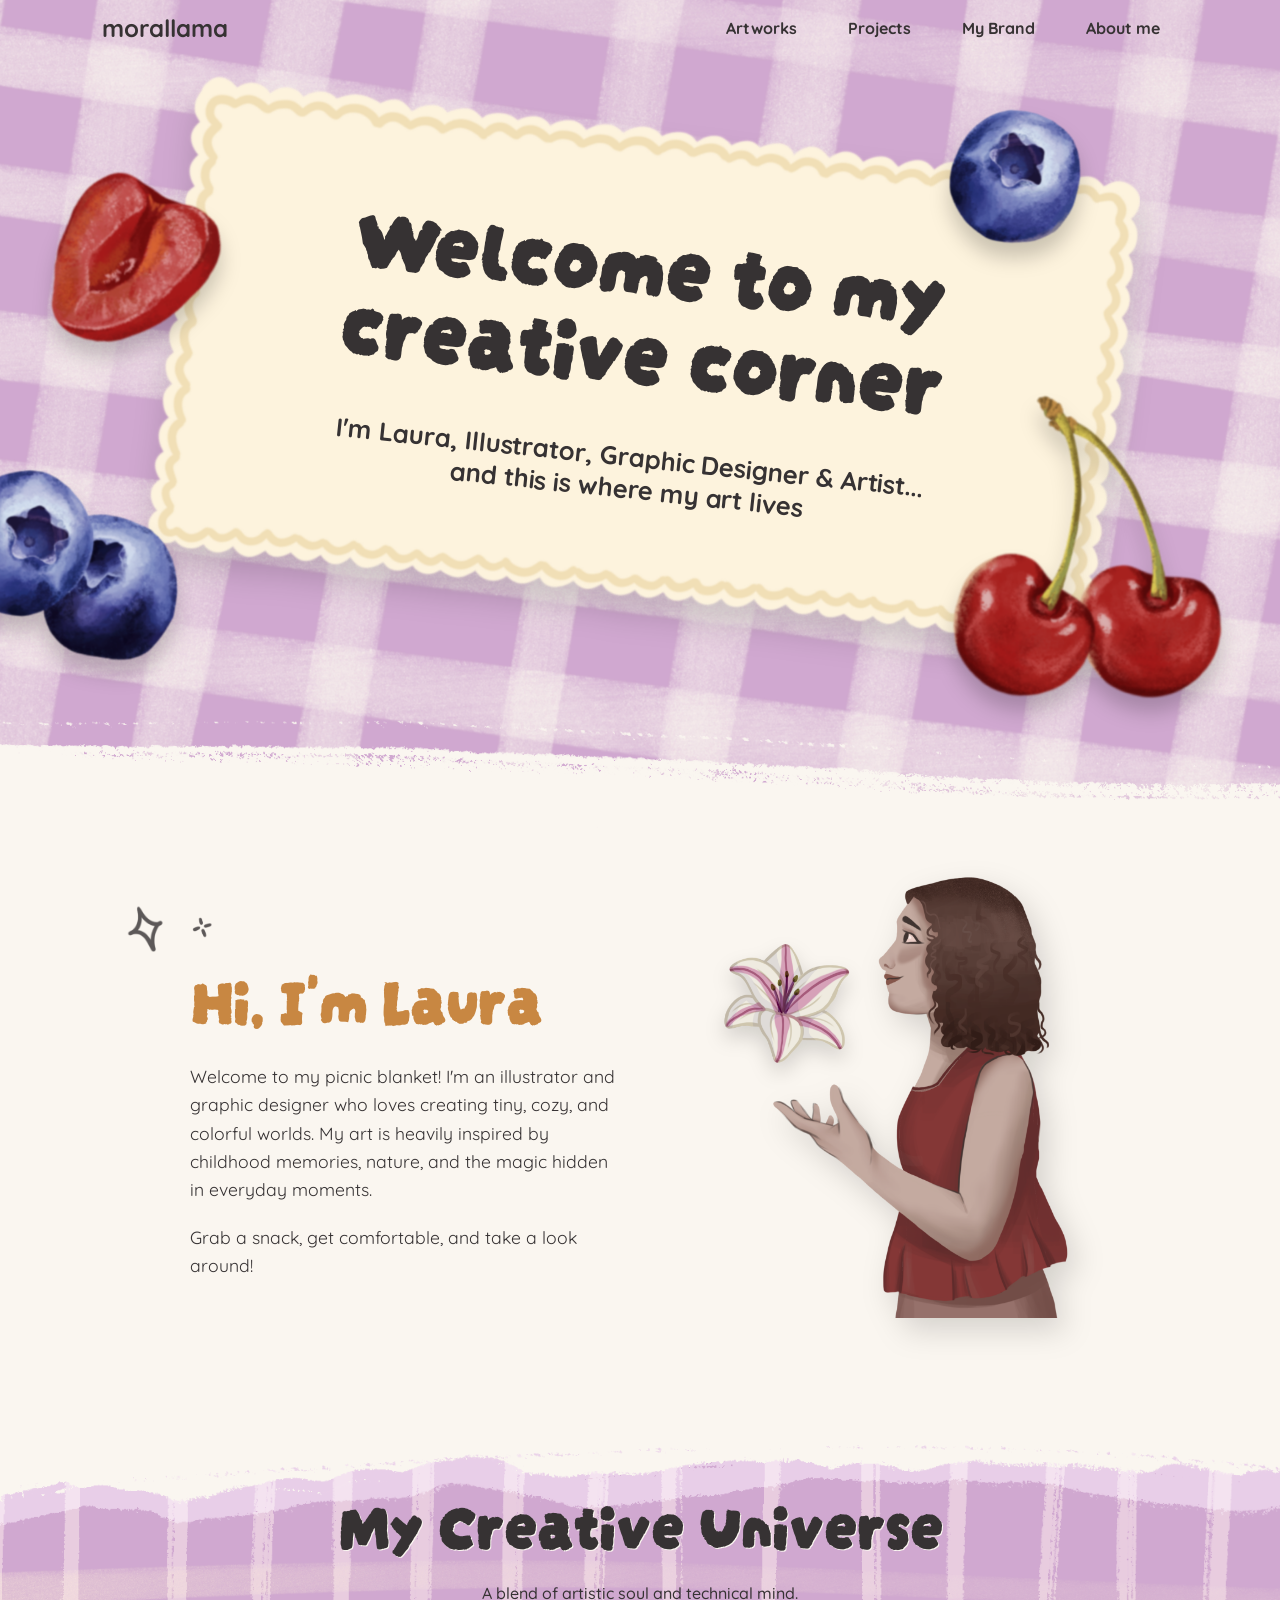
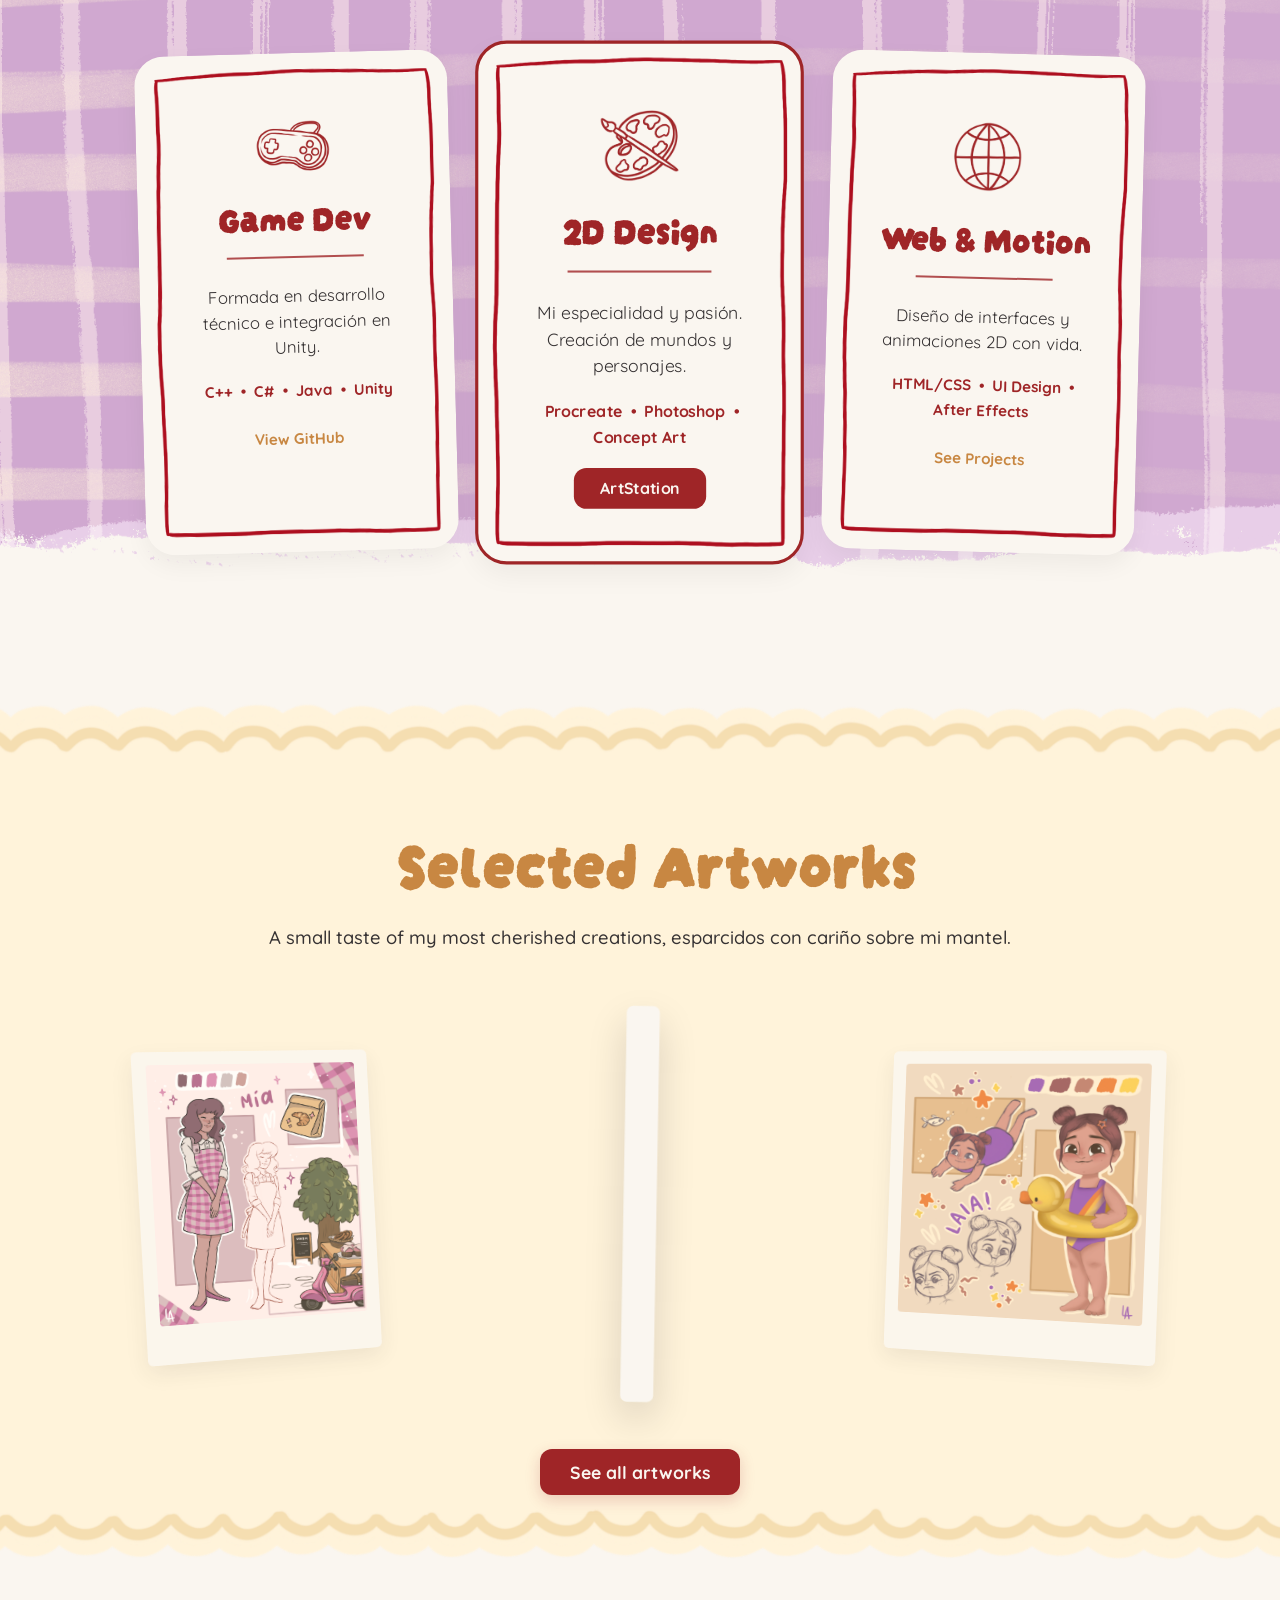
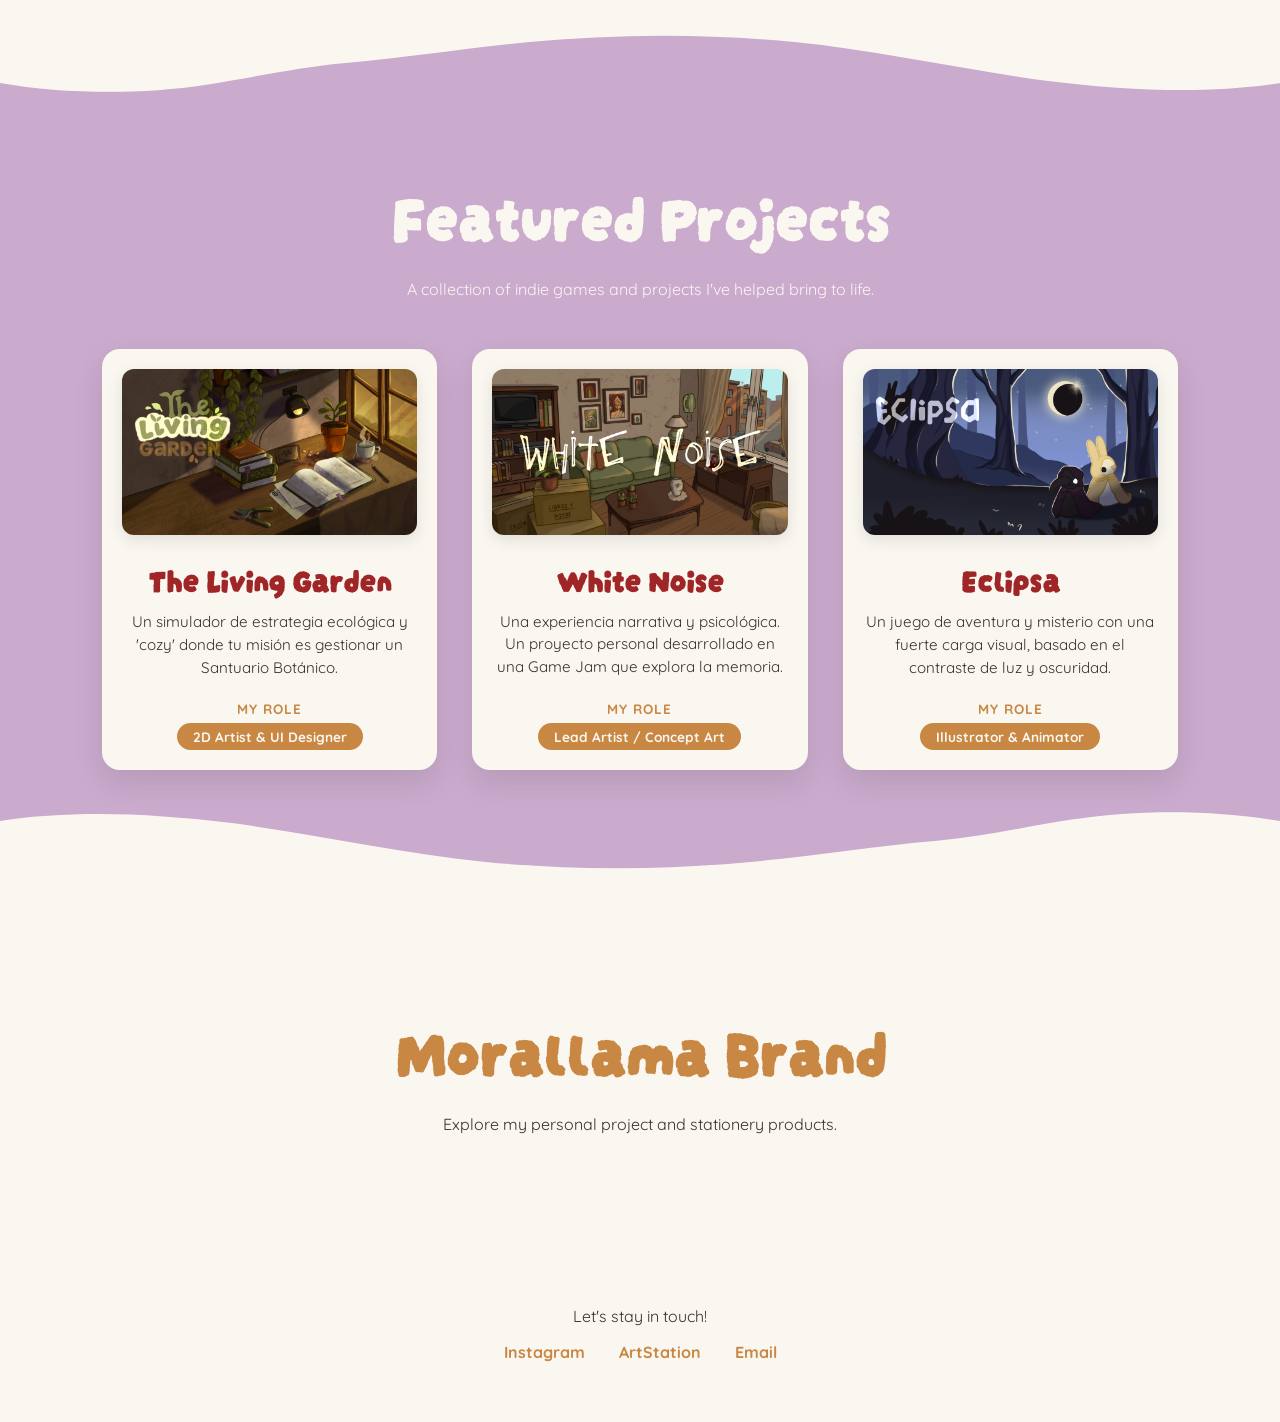
==== index.html @ a76f3c42 "Muchas más cosillas" ====
<!DOCTYPE html>
<html lang="en">

<head>
    <meta charset="UTF-8">
    <meta name="viewport" content="width=device-width, initial-scale=1.0">
    <title>Laura Blázquez | Digital Artist</title>
    <link rel="stylesheet" href="style.css">
</head>

<body>

    <nav class="transparent-nav">
        <a href="index.html" class="logo">morallama</a>
        <ul>
            <li><a href="artworks.html">Artworks</a></li>
            <li><a href="projects.html">Projects</a></li>
            <li><a href="morallama.html">My Brand</a></li>
            <li><a href="about.html">About me</a></li>
        </ul>
    </nav>

    <header class="hero">
        <div class="hero-main-container">
            <div class="hero-box animate-up">
                <img src="assets/mantel.png" alt="Creative corner frame" class="box-bg">

                <div class="hero-text-wrapper">
                    <h1 class="hero-title-top">Welcome to my<br>creative corner</h1>
                    <p class="hero-subtitle-bottom">I'm Laura, Illustrator, Graphic Designer & Artist...<br>and this is
                        where my art lives</p>
                </div>

                <img src="assets/cereza.png" class="fruit f-top-left animate-up-delayed parallax-fruit"
                    data-speed="0.06" style="animation-delay: 0.4s;">
                <img src="assets/arandano.png" class="fruit f-top-right animate-up-delayed parallax-fruit"
                    data-speed="0.03" style="animation-delay: 0.6s;">
                <img src="assets/arandanos.png" class="fruit f-bottom-left animate-up-delayed parallax-fruit"
                    data-speed="0.08" style="animation-delay: 0.8s;">
                <img src="assets/cerezas.png" class="fruit f-bottom-right animate-up-delayed parallax-fruit"
                    data-speed="0.05" style="animation-delay: 1s;">
            </div>
        </div>
    </header>

    <section id="about-intro" class="about-intro">
        <div class="about-container">
            <div class="about-text">
                <img src="assets/estrella1.png" class="parallax-star star-1" data-speed="0.08" alt="Star decor">
                <img src="assets/estrella2.png" class="parallax-star star-2" data-speed="0.04" alt="Star decor">

                <h2>Hi, I'm Laura</h2>
                <p>Welcome to my picnic blanket! I'm an illustrator and graphic designer who loves creating tiny, cozy,
                    and colorful worlds. My art is heavily inspired by childhood memories, nature, and the magic hidden
                    in everyday moments.</p>
                <p>Grab a snack, get comfortable, and take a look around!</p>
            </div>

            <div class="about-image">
                <div class="avatar-wrapper">
                    <img src="assets/lirio.png" class="levitating-item" alt="Floating item">
                    <img src="assets/avatar.png" alt="Laura - Digital Artist" class="avatar-img">
                </div>
            </div>
        </div>
    </section>

    <section id="toolkit" class="toolkit-section">
        <h2>My Creative Universe</h2>
        <p class="toolkit-intro">A blend of artistic soul and technical mind.</p>

        <div class="skills-cards-container">
            <div class="skill-card card-left">
                <div class="card-content">
                    <img src="assets/icono_game.png" alt="Game Dev" class="menu-icon">
                    <h3>Game Dev</h3>
                    <hr class="menu-divider">
                    <p>Formada en desarrollo técnico e integración en Unity.</p>
                    <div class="menu-ingredients">
                        <span>C++</span> • <span>C#</span> • <span>Java</span> • <span>Unity</span>
                    </div>
                    <a href="https://github.com/lalachip7" target="_blank" class="card-link">View GitHub</a>
                </div>
            </div>

            <div class="skill-card featured-card">
                <div class="card-content">
                    <img src="assets/icono_art.png" alt="2D Design" class="menu-icon">
                    <h3>2D Design</h3>
                    <hr class="menu-divider">
                    <p>Mi especialidad y pasión. Creación de mundos y personajes.</p>
                    <div class="menu-ingredients">
                        <span>Procreate</span> • <span>Photoshop</span> • <span>Concept Art</span>
                    </div>
                    <a href="https://lalachip.artstation.com" target="_blank" class="card-link btn-main">ArtStation</a>
                </div>
            </div>

            <div class="skill-card card-right">
                <div class="card-content">
                    <img src="assets/icono_web.png" alt="Web & Motion" class="menu-icon">
                    <h3>Web & Motion</h3>
                    <hr class="menu-divider">
                    <p>Diseño de interfaces y animaciones 2D con vida.</p>
                    <div class="menu-ingredients">
                        <span>HTML/CSS</span> • <span>UI Design</span> • <span>After Effects</span>
                    </div>
                    <a href="#" class="card-link">See Projects</a>
                </div>
            </div>
        </div>
    </section>

    <div class="featured-art-wrapper">
        <section id="featured-art" class="featured-art">
            <h2><img src="assets/hormiga.png" alt="" class="title-decor-inline"> Selected Artworks</h2>
            <p class="artworks-intro">A small taste of my most cherished creations, esparcidos con cariño sobre mi mantel.</p>

            <div class="carousel-container">
                <div class="polaroid-gallery" id="carousel-track">
                    
                    <div class="polaroid-card">
                        <div class="polaroid-img-wrapper"><img src="assets/art1.png" alt=""></div>
                        <div class="art-caption-sticky">A magical underwater concept scene.</div>
                    </div>
                    <div class="polaroid-card">
                        <div class="polaroid-img-wrapper"><img src="assets/art5.png" alt=""></div>
                        <div class="art-caption-sticky">Laia - Detailed character sheet.</div>
                    </div>
                    <div class="polaroid-card">
                        <div class="polaroid-img-wrapper"><img src="assets/art3.png" alt=""></div>
                        <div class="art-caption-sticky">Cozy treehouse digital painting.</div>
                    </div>
                    <div class="polaroid-card">
                        <div class="polaroid-img-wrapper"><img src="assets/art2.png" alt=""></div>
                        <div class="art-caption-sticky">Spirited creature concept art.</div>
                    </div>
                    <div class="polaroid-card">
                        <div class="polaroid-img-wrapper"><img src="assets/art4.png" alt=""></div>
                        <div class="art-caption-sticky">Dynamic character design study.</div>
                    </div>
                    <div class="polaroid-card">
                        <div class="polaroid-img-wrapper"><img src="assets/art6.png" alt=""></div>
                        <div class="art-caption-sticky">Warm colors and dreamy vibes.</div>
                    </div>
                    
                </div>
            </div>

            <div class="btn-container">
                <a href="artworks.html" class="btn-more">See all artworks</a>
            </div>
        </section>
    </div>

    <div class="wave-divider top-wave">
        <svg viewBox="0 0 1200 120" preserveAspectRatio="none">
            <path d="M321.39,56.44c58-10.79,114.16-30.13,172-41.86,82.39-16.72,168.19-17.73,250.45-.39C823.78,31,906.67,72,985.66,92.83c70.05,18.48,146.53,26.09,214.34,3V120H0V95.8C59.71,118.08,130.83,119.78,193.36,99.34,239.54,84.18,280.44,64.06,321.39,56.44Z" class="shape-fill"></path>
        </svg>
    </div>

    <section id="projects" class="projects-section">
        <div class="projects-header">
            <h2>Featured Projects</h2>
            <p class="projects-intro">A collection of indie games and projects I've helped bring to life.</p>
        </div>

        <div class="projects-container">
            <div class="project-card">
                <a href="https://ripple-games.itch.io/the-living-garden" target="_blank" class="project-img-wrapper">
                    <img src="assets/art2.png" alt="The Living Garden">
                </a>
                <div class="project-info">
                    <h3>The Living Garden</h3>
                    <p class="project-desc">Un simulador de estrategia ecológica y 'cozy' donde tu misión es gestionar un Santuario Botánico.</p>
                    <div class="role-wrapper">
                        <span class="role-label">My Role</span>
                        <span class="role-tag">2D Artist & UI Designer</span>
                    </div>
                </div>
            </div>

            <div class="project-card">
                <a href="https://lauriman.itch.io/white-noise" target="_blank" class="project-img-wrapper">
                    <img src="assets/white_noise.png" alt="White Noise" onerror="this.src='assets/juego-preview.png'">
                </a>
                <div class="project-info">
                    <h3>White Noise</h3>
                    <p class="project-desc">Una experiencia narrativa y psicológica. Un proyecto personal desarrollado en una Game Jam que explora la memoria.</p>
                    <div class="role-wrapper">
                        <span class="role-label">My Role</span>
                        <span class="role-tag">Lead Artist / Concept Art</span>
                    </div>
                </div>
            </div>

            <div class="project-card">
                <a href="https://ladeynn.itch.io/eclipsa" target="_blank" class="project-img-wrapper">
                    <img src="assets/eclipsa.png" alt="Eclipsa" onerror="this.src='assets/juego-preview.png'">
                </a>
                <div class="project-info">
                    <h3>Eclipsa</h3>
                    <p class="project-desc">Un juego de aventura y misterio con una fuerte carga visual, basado en el contraste de luz y oscuridad.</p>
                    <div class="role-wrapper">
                        <span class="role-label">My Role</span>
                        <span class="role-tag">Illustrator & Animator</span>
                    </div>
                </div>
            </div>
        </div>
    </section>

    <div class="wave-divider bottom-wave">
        <svg viewBox="0 0 1200 120" preserveAspectRatio="none">
            <path d="M321.39,56.44c58-10.79,114.16-30.13,172-41.86,82.39-16.72,168.19-17.73,250.45-.39C823.78,31,906.67,72,985.66,92.83c70.05,18.48,146.53,26.09,214.34,3V120H0V95.8C59.71,118.08,130.83,119.78,193.36,99.34,239.54,84.18,280.44,64.06,321.39,56.44Z" class="shape-fill"></path>
        </svg>
    </div>

    <section id="brand" class="brand-section">
        <h2>Morallama Brand</h2>
        <p>Explore my personal project and stationery products.</p>
    </section>

    <footer id="contact">
        <p>Let's stay in touch!</p>
        <div class="socials">
            <a href="https://www.instagram.com/morallama_" target="_blank">Instagram</a>
            <a href="https://lalachip.artstation.com" target="_blank">ArtStation</a>
            <a href="mailto:lblazpel@gmail.com">Email</a>
        </div>
    </footer>

    <script>
        // Barra de navegación transparente
        const nav = document.querySelector('.transparent-nav');
        let lastScrollTop = 0;
        const delta = 5;

        window.addEventListener('scroll', () => {
            let st = window.pageYOffset || document.documentElement.scrollTop;
            if (st > 50) nav.classList.add('scrolled');
            else nav.classList.remove('scrolled');

            if (Math.abs(lastScrollTop - st) <= delta) return;
            if (st > lastScrollTop && st > 100) nav.classList.add('nav-hidden');
            else if (st < lastScrollTop) nav.classList.remove('nav-hidden');

            lastScrollTop = st;
        });

        // Efectos Parallax
        window.addEventListener('scroll', function () {
            const scrollValue = window.scrollY;
            const floatingItems = document.querySelectorAll('.parallax-fruit, .parallax-star');
            floatingItems.forEach(item => {
                const speed = item.getAttribute('data-speed');
                item.style.marginTop = (scrollValue * speed) + 'px';
            });

            const heroContainer = document.querySelector('.hero-main-container');
            if (heroContainer) heroContainer.style.marginTop = (scrollValue * 0.15) + 'px';
        });

        // NUEVO SCRIPT: Carrusel 3D Seguro y Fluido (Clicks + Autoplay)
        let currentSlide = 0;
        const track = document.getElementById('carousel-track');
        const cards = Array.from(track.children);
        const totalCards = cards.length;
        let autoPlayInterval;
        let isAnimating = false; // El guardián: evita que los clics y el autoplay se peleen

        // --- LÓGICA DE ROTACIÓN 3D Y CLICS ---
        function updateCarousel3D() {
            // 1. Limpiamos estados y quitamos clics anteriores de todas las cartas
            cards.forEach(card => {
                card.classList.remove('carousel-item-left', 'carousel-item-center', 'carousel-item-right');
                card.style.cursor = 'default'; 
                card.onclick = null; 
            });

            const centerIndex = currentSlide;
            const leftIndex = (currentSlide - 1 + totalCards) % totalCards;
            const rightIndex = (currentSlide + 1) % totalCards;

            // 2. Tarjeta Izquierda (Clicable)
            cards[leftIndex].classList.add('carousel-item-left');
            cards[leftIndex].style.cursor = 'pointer';
            cards[leftIndex].onclick = () => moveCarousel(-1);

            // 3. Tarjeta Central (Solo se disfruta)
            cards[centerIndex].classList.add('carousel-item-center');

            // 4. Tarjeta Derecha (Clicable)
            cards[rightIndex].classList.add('carousel-item-right');
            cards[rightIndex].style.cursor = 'pointer';
            cards[rightIndex].onclick = () => moveCarousel(1);
        }

        function moveCarousel(direction) {
            // Si ya se está moviendo, ignoramos la orden para evitar la locura
            if (isAnimating) return; 
            isAnimating = true;

            currentSlide = (currentSlide + direction + totalCards) % totalCards;
            updateCarousel3D();
            resetAutoPlay(); // Reiniciamos el temporizador para que no mueva la carta justo después del clic

            // Desbloqueamos el carrusel después del tiempo exacto que dura la animación (0.6s = 600ms en el CSS)
            setTimeout(() => {
                isAnimating = false;
            }, 600); 
        }

        // --- LÓGICA DE AUTOPLAY (Seguro) ---
        function startAutoPlay() {
            // Aseguramos que no haya temporizadores previos corriendo
            clearInterval(autoPlayInterval);
            autoPlayInterval = setInterval(() => { 
                // Solo movemos si el usuario no tiene el ratón encima Y no se está animando
                if (!isAnimating) {
                    moveCarousel(1); 
                }
            }, 4000); // 4 segundos entre cambios
        }

        function stopAutoPlay() { 
            clearInterval(autoPlayInterval); 
        }

        function resetAutoPlay() { 
            stopAutoPlay(); 
            startAutoPlay(); 
        }

        // Parar el Autoplay si el usuario está mirando una foto
        track.addEventListener('mouseenter', stopAutoPlay);
        track.addEventListener('mouseleave', startAutoPlay);

        // --- GESTO BÁSICO PARA MÓVILES (Flick) ---
        let touchStartX = 0;
        let touchEndX = 0;

        track.addEventListener('touchstart', e => {
            touchStartX = e.changedTouches[0].screenX;
            stopAutoPlay(); // Paramos autoplay al tocar
        }, {passive: true});

        track.addEventListener('touchend', e => {
            touchEndX = e.changedTouches[0].screenX;
            handleSwipe();
            startAutoPlay(); // Reactivamos autoplay al soltar
        }, {passive: true});

        function handleSwipe() {
            const swipeThreshold = 50; 
            if (touchEndX < touchStartX - swipeThreshold) moveCarousel(1); 
            if (touchEndX > touchStartX + swipeThreshold) moveCarousel(-1); 
        }

        // Inicializar todo al cargar la página
        document.addEventListener("DOMContentLoaded", () => {
            updateCarousel3D();
            startAutoPlay();
        });
    </script>
</body>
</html>
---- style.css ----
/* =========================================
   1. IMPORTS Y FUENTES
   ========================================= */
@import url('https://fonts.googleapis.com/css2?family=Quicksand:wght@300;500;700&family=Patrick+Hand&display=swap');
@import url('https://fonts.googleapis.com/css2?family=Darumadrop+One&display=swap');

@font-face {
    font-family: 'myfont';
    src: url('assets/fuentes/font4.TTF') format('truetype');
    font-weight: normal;
    font-style: normal;
}

/* =========================================
   2. VARIABLES Y ESTILOS GENERALES
   ========================================= */
:root {
    --bg-crema: #f1dfb6;
    --color-amarillo: #fdf3dd;
    --color-marron-oscuro: #363233;
    --color-lila: #e4cfe6;
    --color-oro: #c88742;
    --color-rojo: #9f2527;
    --color-morado: #caaacd;
    --white: #FAF6F0;
}

body {
    background-color: var(--white);
    font-family: 'Quicksand', sans-serif;
    color: var(--color-marron-oscuro);
    margin: 0;
    overflow-x: hidden;
}

section {
    padding: 60px 10%;
    text-align: center;
}

h2 {
    font-family: 'Darumadrop One', cursive;
    font-size: 4rem;
    color: var(--color-oro);
    text-align: center;
    margin-bottom: 20px;
}

/* =========================================
   3. ANIMACIONES BASE
   ========================================= */
@keyframes fadeInUp {
    from { opacity: 0; transform: translateY(50px); }
    to { opacity: 1; transform: translateY(0); }
}

@keyframes floating {
    0% { transform: translateY(0px); }
    50% { transform: translateY(-15px); }
    100% { transform: translateY(0px); }
}

.animate-up { animation: fadeInUp 1.2s ease-out forwards; }
.animate-up-delayed { opacity: 0; animation: fadeInUp 1.2s ease-out forwards; }

/* =========================================
   4. BARRA DE NAVEGACIÓN
   ========================================= */
.transparent-nav {
    display: flex;
    justify-content: space-between;
    align-items: center;
    padding: 0.8rem 8%;
    position: fixed;
    top: 0;
    left: 0;
    width: 100%;
    z-index: 1000;
    box-sizing: border-box;
    transition: background-color 0.3s ease, box-shadow 0.3s ease, padding 0.3s ease, top 0.3s ease;
}

.nav-hidden { top: -100px; }

.transparent-nav.scrolled {
    background-color: rgba(250, 246, 240, 0.85);
    backdrop-filter: blur(10px);
    -webkit-backdrop-filter: blur(10px);
    box-shadow: 0 4px 20px rgba(0, 0, 0, 0.05);
    padding: 0.6rem 8%;
}

.logo {
    font-weight: 700;
    font-size: 1.5rem;
    color: var(--color-marron-oscuro);
    text-transform: lowercase;
    text-decoration: none;
}

.transparent-nav ul {
    display: flex;
    list-style: none;
    margin: 0;
}

.transparent-nav ul li a {
    text-decoration: none;
    color: var(--color-marron-oscuro);
    margin-left: 15px; 
    padding: 8px 18px; 
    border-radius: 20px; 
    background-color: transparent; 
    font-weight: 700;
    transition: all 0.3s ease; 
}

.transparent-nav ul li a:hover {
    background-color: rgba(255, 255, 255, 0.4); 
}

.transparent-nav.scrolled .logo,
.transparent-nav.scrolled ul li a {
    color: var(--color-marron-oscuro);
}

.transparent-nav.scrolled ul li a:hover {
    background-color: rgba(200, 135, 66, 0.15); 
}

/* =========================================
   5. HERO (PORTADA)
   ========================================= */
.hero {
    height: 100vh;
    background: url('assets/banner.png') center/cover no-repeat;
    display: flex;
    align-items: center;
    justify-content: center;
    position: relative;
    overflow: hidden;
}

.hero-main-container {
    position: relative;
    top: -10vh;
    width: 100%;
    display: flex;
    justify-content: center;
}

.hero-box {
    position: relative;
    width: 1000px;
    max-width: 90vw;
    margin: 0 auto;
}

.box-bg {
    width: 100%;
    height: auto;
    display: block;
    filter: drop-shadow(0px 20px 15px rgba(0, 0, 0, 0.15));
}

.hero-text-wrapper {
    position: absolute;
    top: 50%;
    left: 50%;
    transform: translate(-50%, -50%) rotate(6deg);
    width: 85%;
    z-index: 5;
    text-align: center;
}

.hero-title-top {
    font-family: 'Darumadrop One', cursive;
    font-size: clamp(2rem, 7vw, 5.5rem);
    color: var(--color-marron-oscuro);
    line-height: 1;
    margin: 0 0 50px 0;
}

.hero-subtitle-bottom {
    font-family: 'Quicksand', sans-serif;
    font-size: clamp(0.9rem, 2vw, 1.6rem);
    color: var(--color-marron-oscuro);
    font-weight: 700;
    margin: 0;
}

.fruit { position: absolute; z-index: 10; filter: drop-shadow(0px 15px 10px rgba(0, 0, 0, 0.2)); }
.f-top-left { top: 15%; left: -10%; width: 20%; }
.f-top-right { top: 5%; right: 5%; width: 15%; }
.f-bottom-left { bottom: -5%; left: -20%; width: 25%; }
.f-bottom-right { bottom: -10%; right: -10%; width: 30%; }

/* =========================================
   6. SOBRE MÍ
   ========================================= */
.about-intro {
    padding: 20px 10% 40px 10%;
    background-color: transparent;
    margin-top: -5vh;
    position: relative;
    z-index: 5;
}

.about-container { display: flex; align-items: center; justify-content: center; gap: 40px; max-width: 900px; margin: 0 auto; }
.about-text { flex: 1; text-align: left; position: relative; }
.about-text h2 { text-align: left; margin-bottom: 20px; }
.about-text p { font-size: 1.1rem; line-height: 1.6; margin-bottom: 20px; }
.about-image { flex: 1; text-align: right; position: relative; }
.avatar-wrapper { position: relative; display: inline-block; max-width: 320px; width: 100%; }

.avatar-img { width: 100%; display: block; filter: drop-shadow(8px 12px 15px rgba(0, 0, 0, 0.15)); transition: transform 0.5s ease, filter 0.5s ease; }
.avatar-img:hover { transform: translateY(-8px); filter: drop-shadow(15px 25px 20px rgba(0, 0, 0, 0.2)); }

.levitating-item { position: absolute; top: 15%; left: -15%; width: 40%; z-index: 10; filter: drop-shadow(0px 10px 10px rgba(0, 0, 0, 0.15)); animation: floating 4s ease-in-out infinite; }
.parallax-star { position: absolute; z-index: -1; opacity: 0.8; }
.star-1 { top: 5px; left: -15%; width: 40px; }
.star-2 { top: 15px; left: 0%; width: 25px; }

/* =========================================
   7. SECCIÓN TOOLKIT (MENÚ PICNIC)
   ========================================= */
.toolkit-section {
    padding: 60px 8% 80px 8%; 
    background-image: url('assets/divider.png'); 
    background-size: cover;
    background-position: center;
    background-attachment: scroll; 
    text-align: center;
    position: relative;
    z-index: 10; 
}

.toolkit-section h2 { color: var(--color-marron-oscuro); text-shadow: 1px 1px 0px var(--white); margin-bottom: 10px; }
.toolkit-intro { margin-bottom: 50px; font-weight: 500; }

.skills-cards-container { display: flex; justify-content: center; align-items: stretch; gap: 30px; max-width: 1000px; margin: 40px auto 0 auto; }

.skill-card {
    flex: 1;
    background-color: var(--white);
    border-radius: 30px; 
    padding: 60px 40px; 
    box-shadow: 0 10px 25px rgba(0,0,0,0.05);
    transition: transform 0.4s ease, box-shadow 0.4s ease;
    background-position: center;
    background-repeat: no-repeat;
    background-size: 100% 100%; 
    overflow: hidden; 
    display: flex;
    flex-direction: column;
    justify-content: space-between;
    border: 3px solid transparent; 
}

.card-left { transform: rotate(-1.5deg); background-image: url('assets/bg-game.png'); }
.card-right { transform: rotate(1.5deg); background-image: url('assets/bg-game.png'); }
.featured-card { transform: scale(1.05); background-image: url('assets/bg-game.png'); z-index: 2; border: 3px solid var(--color-rojo); }

.card-left:hover, .card-right:hover { transform: translateY(-12px) rotate(0deg); box-shadow: 0 20px 40px rgba(0, 0, 0, 0.1); }
.featured-card:hover { transform: scale(1.05) translateY(-12px); box-shadow: 0 20px 40px rgba(0, 0, 0, 0.1); }

.menu-icon { width: 80px; height: auto; margin: 0 auto 15px auto; display: block; }
.menu-divider { border: none; border-top: 2px solid var(--color-rojo); width: 60%; margin: 15px auto 25px auto; opacity: 0.8; }
.skill-card h3 { font-family: 'Darumadrop One', cursive; font-size: 2.2rem; color: var(--color-rojo); margin: 0; }
.skill-card p { font-size: 1.05rem; line-height: 1.5; color: var(--color-marron-oscuro); margin-bottom: 20px; }
.menu-ingredients { margin-bottom: 25px; font-family: 'Quicksand', sans-serif; font-weight: 700; color: var(--color-rojo); font-size: 0.95rem; line-height: 1.6; }
.menu-ingredients span { display: inline-block; padding: 0 4px; }

.card-link { text-decoration: none; color: var(--color-oro); font-weight: 700; font-size: 0.95rem; transition: color 0.3s ease, border-bottom 0.3s ease; border-bottom: 2px solid transparent; }
.card-link:hover { color: var(--color-rojo); border-bottom: 2px solid var(--color-rojo); }

.btn-main { background-color: var(--color-rojo); color: var(--white) !important; padding: 10px 25px; border-radius: 12px; border-bottom: none !important; }
.btn-main:hover { background-color: var(--color-marron-oscuro); transform: translateY(-3px); }

/* =========================================
   8. OBRAS DESTACADAS (AJUSTE DE FONDO Y CARRUSEL 3D)
   ========================================= */
.featured-art-wrapper {
    margin-top: -10px; /* Reducido al mínimo: no deja línea blanca, pero NUNCA esconde el mantel */
    position: relative;
    z-index: 1;
    overflow: hidden; 
}

.featured-art {
    width: 100%;
    /* Aumentamos el 80px final a 140px para darle espacio a las ondas de abajo */
    padding: 140px 0 140px 0; 
    position: relative;
    background-image: url('assets/mantel2.png');
    
    /* Mantiene la proporción perfecta siempre sin deformarse */
    background-size: cover; 
    
    /* Alineamos priorizando la parte superior (5%) para salvar el borde de arriba */
    background-position: center 5%; 
    background-repeat: no-repeat;
}

.artworks-intro {
    font-size: 1.15rem;
    color: var(--color-marron-oscuro);
    margin-bottom: 30px;
    font-weight: 500;
}

.title-decor-inline { width: 45px; vertical-align: middle; margin-right: 15px; transform: translateY(-8px); }
.decor-art-1 { position: absolute; top: 8%; left: 10%; width: 40px; opacity: 0.6; }

/* --- CONTENEDOR Y FLECHAS --- */
.carousel-container {
    max-width: 1400px; 
    width: 95%;
    margin: 0 auto;
    position: relative; 
    display: flex;
    justify-content: center;
    align-items: center;
    min-height: 450px; 
}

.carousel-arrow {
    position: absolute;
    top: 50%;
    transform: translateY(-50%); 
    background: transparent;
    color: var(--color-marron-oscuro);
    font-family: 'Quicksand', sans-serif;
    font-size: 3.5rem; 
    font-weight: 700;
    border: none;
    cursor: pointer;
    z-index: 100;
    padding: 15px;
    transition: transform 0.3s ease, color 0.3s ease;
}

.prev-arrow { left: 0; }
.next-arrow { right: 0; }

.carousel-arrow:hover {
    color: var(--white);
    transform: translateY(-50%) scale(1.3); 
    text-shadow: 0 4px 15px rgba(0, 0, 0, 0.6); 
}

/* --- GALERÍA 3D --- */
.polaroid-gallery {
    position: relative;
    width: 100%;
    height: 450px; /* Aumentamos altura para dar cabida a las imágenes más grandes */
    display: flex;
    justify-content: center;
    align-items: center;
    perspective: 1200px; /* Efecto 3D un poco más suave */
}

/* --- TARJETAS POLAROID --- */
.polaroid-card {
    width: auto; 
    background-color: var(--white);
    padding: 15px 15px 45px 15px; 
    border-radius: 6px; 
    box-shadow: 0 10px 25px rgba(0,0,0,0.08);
    position: absolute; 
    
    opacity: 0;
    visibility: hidden;
    transform: translateX(0) scale(0.5) rotateY(0deg);
    transition: all 0.6s cubic-bezier(0.25, 0.8, 0.25, 1);
    z-index: 0;
}

/* --- ESTADOS DEL CARRUSEL 3D (Espaciado Fijo en Píxeles) --- */
.polaroid-card.carousel-item-left {
    opacity: 0.8;
    visibility: visible;
    /* Usamos -380px fijos para que nunca se solapen sin importar el ancho de la foto */
    transform: translateX(-380px) scale(0.85) rotateY(15deg) rotate(-3deg);
    z-index: 10;
}

.polaroid-card.carousel-item-center {
    opacity: 1;
    visibility: visible;
    transform: translateX(0) scale(1.1) rotateY(0deg) rotate(1deg); 
    z-index: 20;
    box-shadow: 0 15px 35px rgba(0,0,0,0.15);
}

.polaroid-card.carousel-item-right {
    opacity: 0.8;
    visibility: visible;
    transform: translateX(380px) scale(0.85) rotateY(-15deg) rotate(2deg);
    z-index: 10;
}

.polaroid-card.carousel-item-center:hover { 
    transform: translateX(0) scale(1.15) rotate(0deg) translateY(-10px) !important; 
    box-shadow: 0 25px 50px rgba(0,0,0,0.2); 
    z-index: 30; 
}

/* CAJA DE LA IMAGEN: MUCHO MÁS GRANDES */
.polaroid-img-wrapper { 
    border-radius: 4px; 
    overflow: hidden;
}

.polaroid-img-wrapper img { 
    height: 300px; /* Tamaño grandote recuperado */
    width: auto;   
    display: block; 
}

/* --- NOTITAS ADHESIVAS --- */
.art-caption-sticky {
    position: absolute;
    background: rgba(255, 255, 255, 0.95);
    padding: 12px 18px;
    border-radius: 8px;
    font-size: 0.95rem;
    line-height: 1.4;
    color: var(--color-marron-oscuro);
    border: 1px dashed var(--color-oro);
    width: 200px;
    opacity: 0;
    transition: all 0.3s ease;
    pointer-events: none;
    z-index: 50; 
    box-shadow: 0 5px 15px rgba(0,0,0,0.1);
}

.polaroid-card.carousel-item-center:hover .art-caption-sticky { opacity: 1; }

.polaroid-card:nth-child(odd) .art-caption-sticky { top: -20px; right: -40px; transform: rotate(5deg); }
.polaroid-card:nth-child(even) .art-caption-sticky { bottom: 20px; left: -40px; transform: rotate(-3deg); }

/* --- BOTÓN --- */
.btn-container { margin-top: 20px; }
.btn-more { display: inline-block; background-color: var(--color-rojo); color: var(--white); font-family: 'Quicksand', sans-serif; font-weight: 700; font-size: 1.1rem; padding: 12px 30px; border-radius: 12px; text-decoration: none; transition: background-color 0.3s ease, transform 0.3s ease; box-shadow: 0 5px 15px rgba(159, 37, 39, 0.2); }
.btn-more:hover { background-color: var(--color-marron-oscuro); transform: translateY(-3px); }

/* Adaptación a móviles */
@media (max-width: 850px) {
    .carousel-container { max-width: 95%; }
    .carousel-arrow { font-size: 2.5rem; padding: 5px; }
    .polaroid-card.carousel-item-left, .polaroid-card.carousel-item-right { opacity: 0; visibility: hidden; }
    .polaroid-img-wrapper img { height: 240px; }
}

/* =========================================
   9. PROYECTOS Y JUEGOS (MORADO, ONDAS Y NUEVO ORDEN)
   ========================================= */
.wave-divider {
    position: relative;
    width: 100%;
    line-height: 0;
    background: transparent; /* Transparente para no pisar las secciones adyacentes */
    z-index: 5;
}

.wave-divider svg {
    display: block;
    width: calc(100% + 1.3px);
    height: 60px;
}

.wave-divider.top-wave { margin-bottom: -1px; } /* Evita la línea blanca entre el SVG y la sección */
.wave-divider.bottom-wave { margin-top: -1px; transform: rotate(180deg); } /* Girado para cerrar la sección */

.wave-divider .shape-fill { fill: var(--color-morado); }

.projects-section { 
    padding: 20px 8% 40px 8%; 
    background-color: var(--color-morado);
    position: relative;
}

.projects-header {
    margin-bottom: 50px;
}

.projects-section h2, .projects-intro { color: var(--white); }

.projects-container {
    display: grid;
    grid-template-columns: repeat(3, 1fr);
    gap: 35px;
    max-width: 1300px; 
    margin: 0 auto;
}

.project-card {
    display: flex;
    flex-direction: column;
    background-color: var(--white);
    border-radius: 18px;
    padding: 20px; 
    box-shadow: 0 12px 30px rgba(0,0,0,0.1);
    border: none;
    transition: transform 0.4s ease, box-shadow 0.4s ease;
}

.project-card:hover {
    transform: translateY(-8px);
    box-shadow: 0 20px 45px rgba(0,0,0,0.18);
}

.project-img-wrapper {
    display: block;
    border-radius: 12px;
    overflow: hidden;
    box-shadow: 0 5px 15px rgba(0,0,0,0.1);
}

.project-img-wrapper img {
    width: 100%;
    height: auto; 
    display: block;
    transition: transform 0.5s ease;
}

.project-img-wrapper:hover img {
    transform: scale(1.05); /* Pequeño zoom al pasar el ratón */
}

.project-info {
    text-align: center;
    margin-top: 20px;
    display: flex;
    flex-direction: column;
    flex-grow: 1; /* Permite que el texto respire y empuja el rol hacia abajo */
}

.project-info h3 {
    font-family: 'Darumadrop One', cursive;
    font-size: 2rem;
    color: var(--color-rojo);
    margin: 0 0 10px 0;
}

.project-desc {
    font-size: 0.95rem;
    line-height: 1.5;
    color: var(--color-marron-oscuro);
    margin: 0 0 20px 0; /* Margen para separar de la etiqueta de rol */
}

/* --- BLOQUE DE ROL --- */
.role-wrapper {
    margin-top: auto; /* Empuja siempre este bloque al final de la tarjeta */
}

.role-label {
    display: block;
    font-size: 0.85rem;
    color: var(--color-oro); /* Tu color oro para el titulillo */
    font-weight: 700;
    text-transform: uppercase;
    margin-bottom: 6px;
    letter-spacing: 1px;
}

.role-tag {
    display: inline-block;
    background-color: var(--color-oro); /* Tu color oro para la etiqueta */
    color: var(--white);
    padding: 5px 16px;
    border-radius: 20px;
    font-size: 0.85rem;
    font-weight: 700;
    margin: 0;
}

/* Responsivo */
@media (max-width: 1000px) {
    .projects-container { grid-template-columns: repeat(2, 1fr); }
}

@media (max-width: 700px) {
    .projects-container { grid-template-columns: 1fr; }
}

/* =========================================
   10. MARCA (BRAND SECTION)
   ========================================= */
.brand-section { 
    padding: 80px 10%; 
    background-color: var(--white); 
}

/* --- MEDIA QUERIES (MÓVILES) PARA PROYECTOS --- */
@media (max-width: 900px) {
    .project-card, .project-card.reverse {
        flex-direction: column; /* Apila imagen arriba, texto abajo en móviles */
        padding: 20px;
        gap: 20px;
    }
    
    .project-info { text-align: center; }
    .project-tasks li { text-align: left; /* Mantiene la lista legible a la izquierda */ }
}

/* =========================================
   10. FOOTER
   ========================================= */
footer { padding: 60px 10%; text-align: center; }
.socials a { margin: 0 15px; text-decoration: none; color: var(--color-oro); font-weight: 700; transition: 0.3s; }
.socials a:hover { color: var(--color-rojo); }

/* =========================================
   11. MEDIA QUERIES (MÓVILES)
   ========================================= */
@media (max-width: 768px) {
    .transparent-nav { flex-direction: column; padding: 0.8rem; }
    .transparent-nav ul { margin-top: 10px; padding: 0; justify-content: center; flex-wrap: wrap; }
    .transparent-nav ul li a { margin: 5px 10px; font-size: 0.95rem; }

    .hero-main-container { top: 2vh; }
    .hero-text-wrapper { width: 90%; }
    .hero-title-top { font-size: 3rem; margin: 0 0 10px 0; }
    .hero-subtitle-bottom { font-size: 1.1rem; }

    .about-container { flex-direction: column; gap: 30px; }
    .about-text, .about-text h2 { text-align: center; }

    .skills-cards-container { flex-direction: column; align-items: center; }
    .skill-card, .featured-card { width: 100%; transform: rotate(0deg) scale(1) !important; }
    
    .carousel-arrow { font-size: 2rem; }
    .polaroid-img-wrapper img { height: 200px; }
}
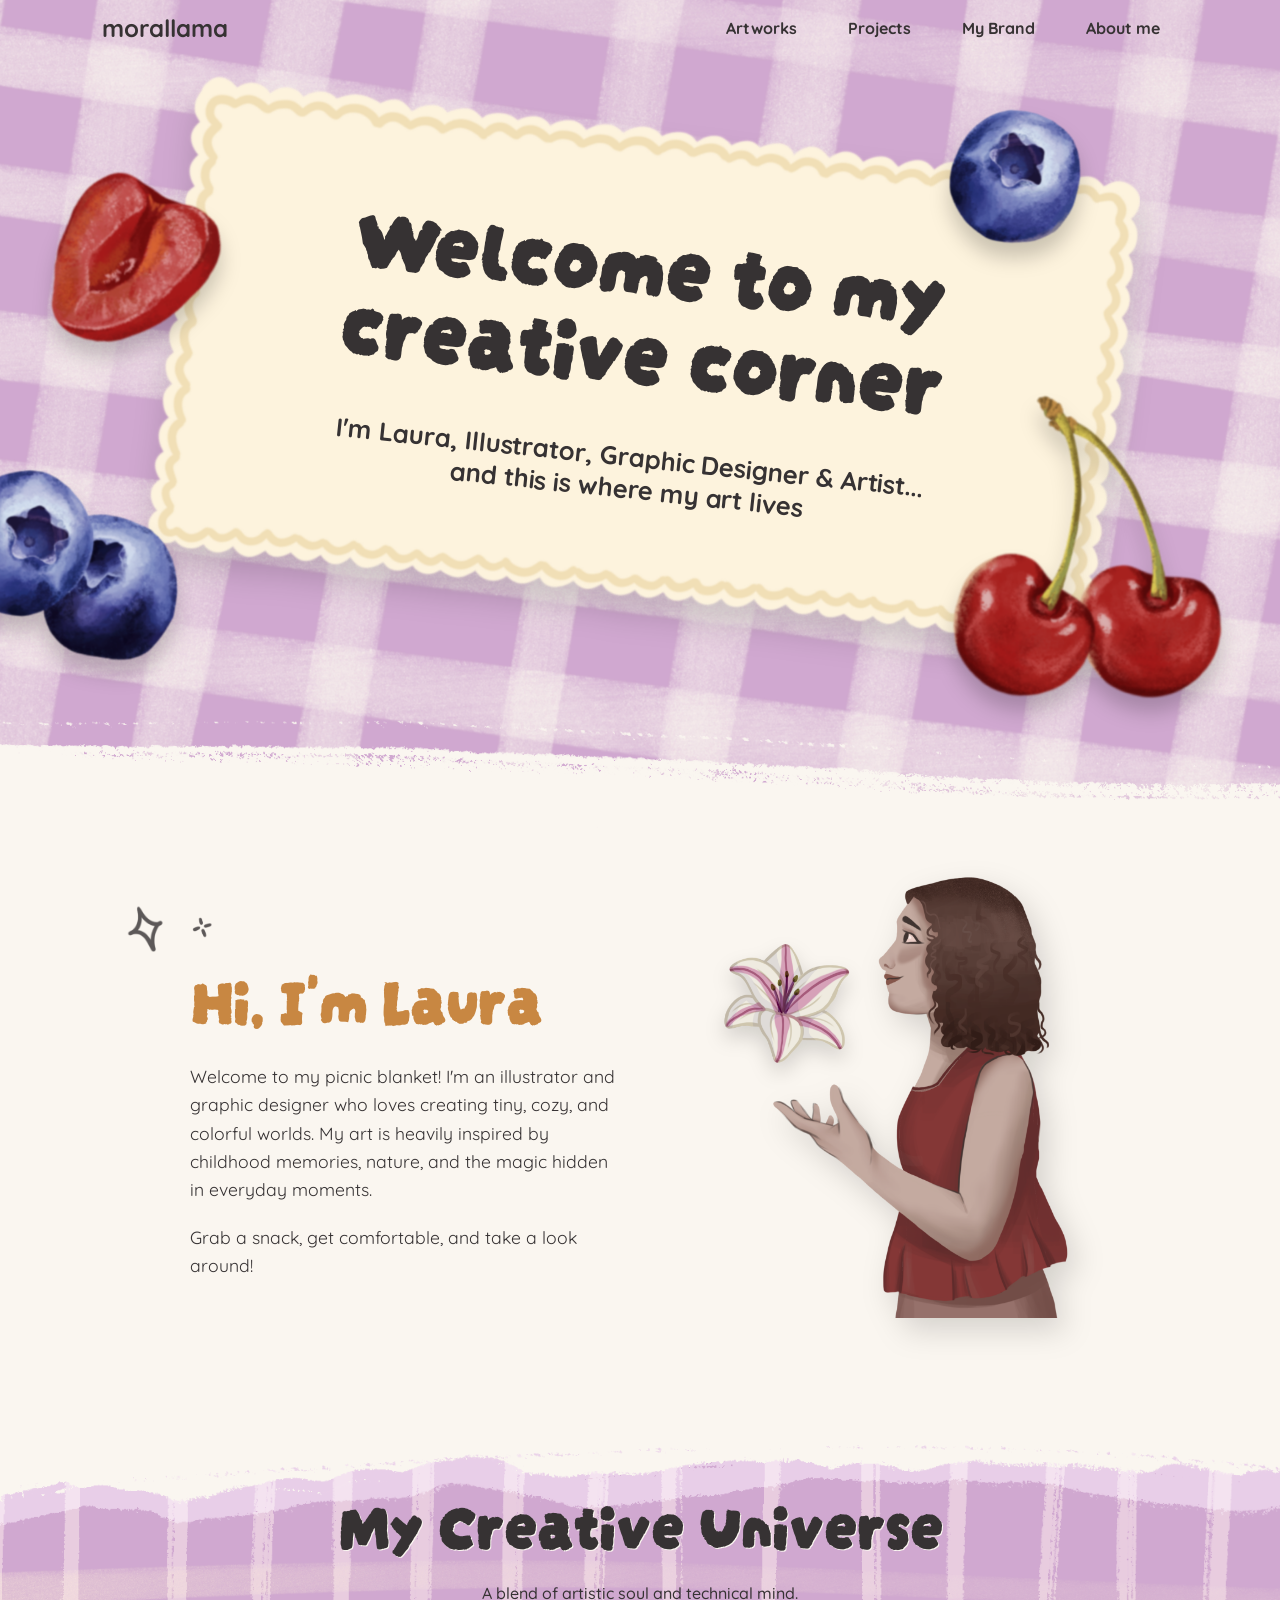
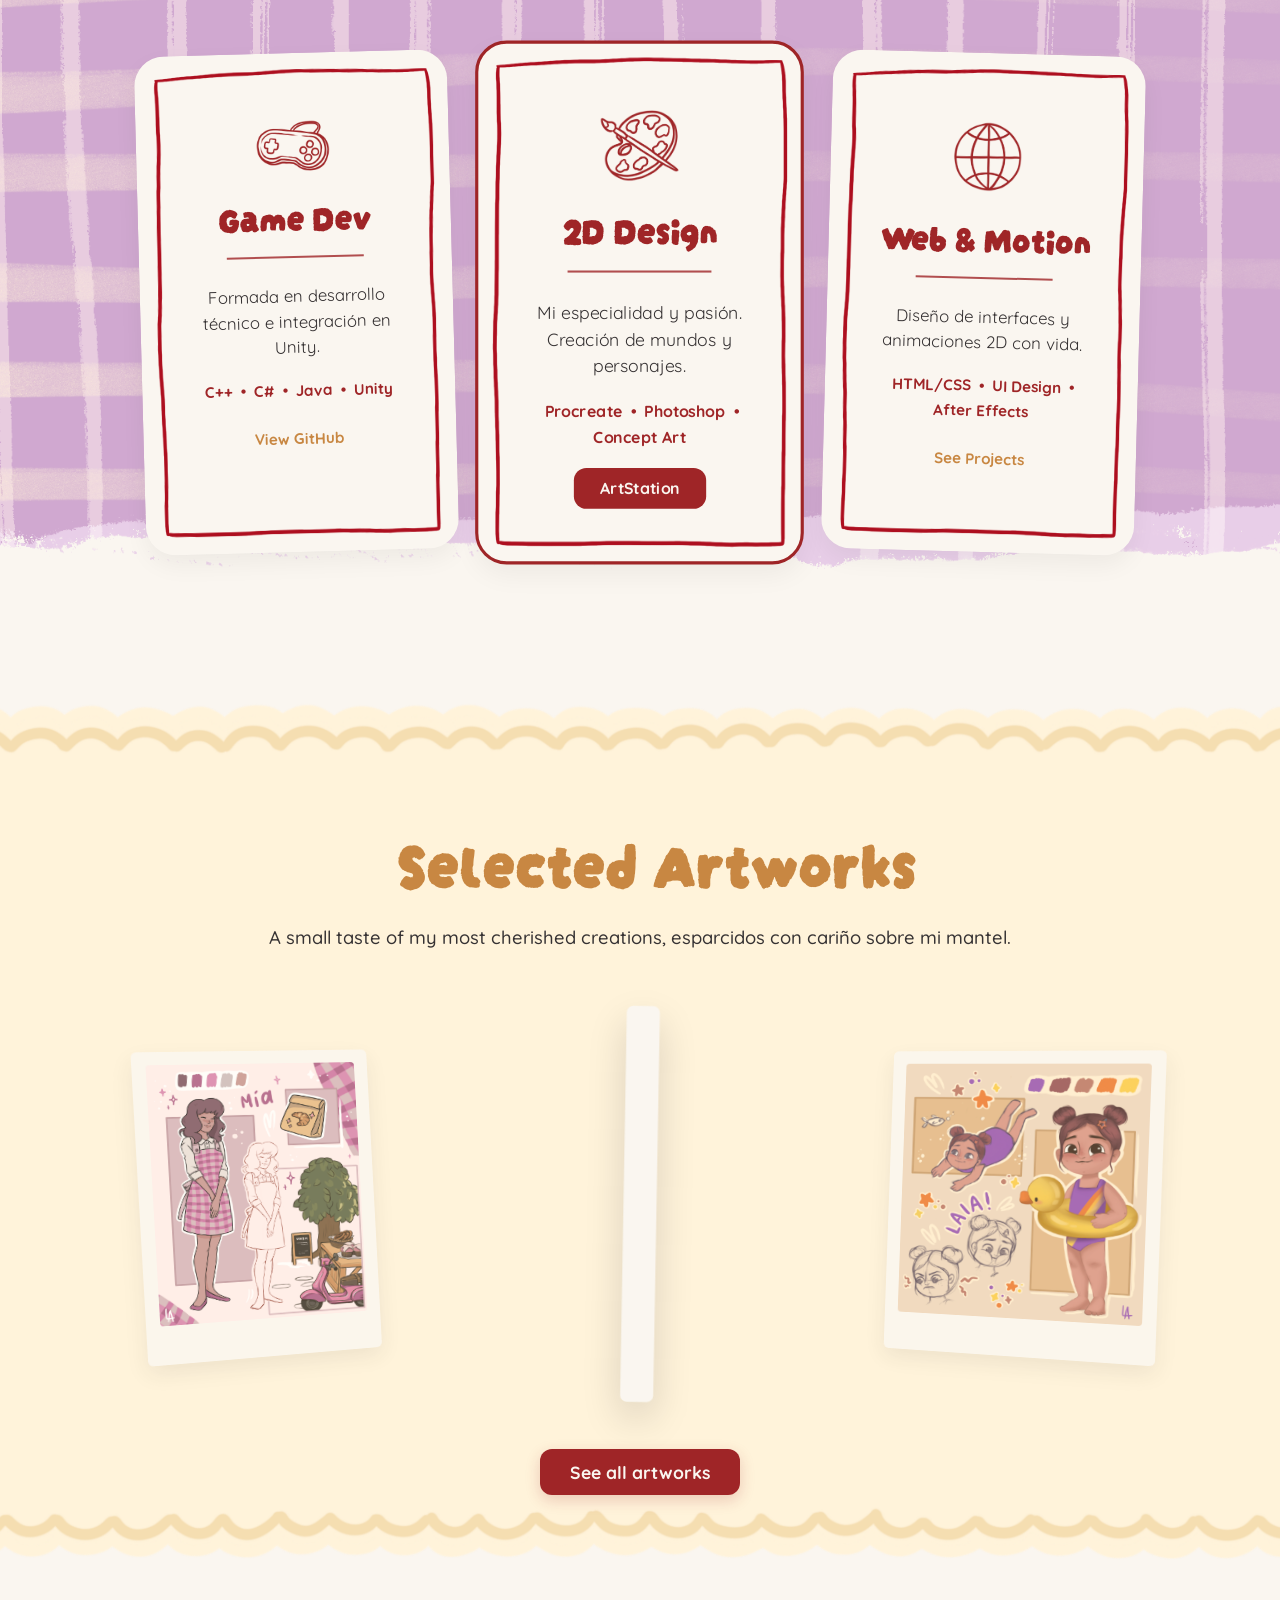
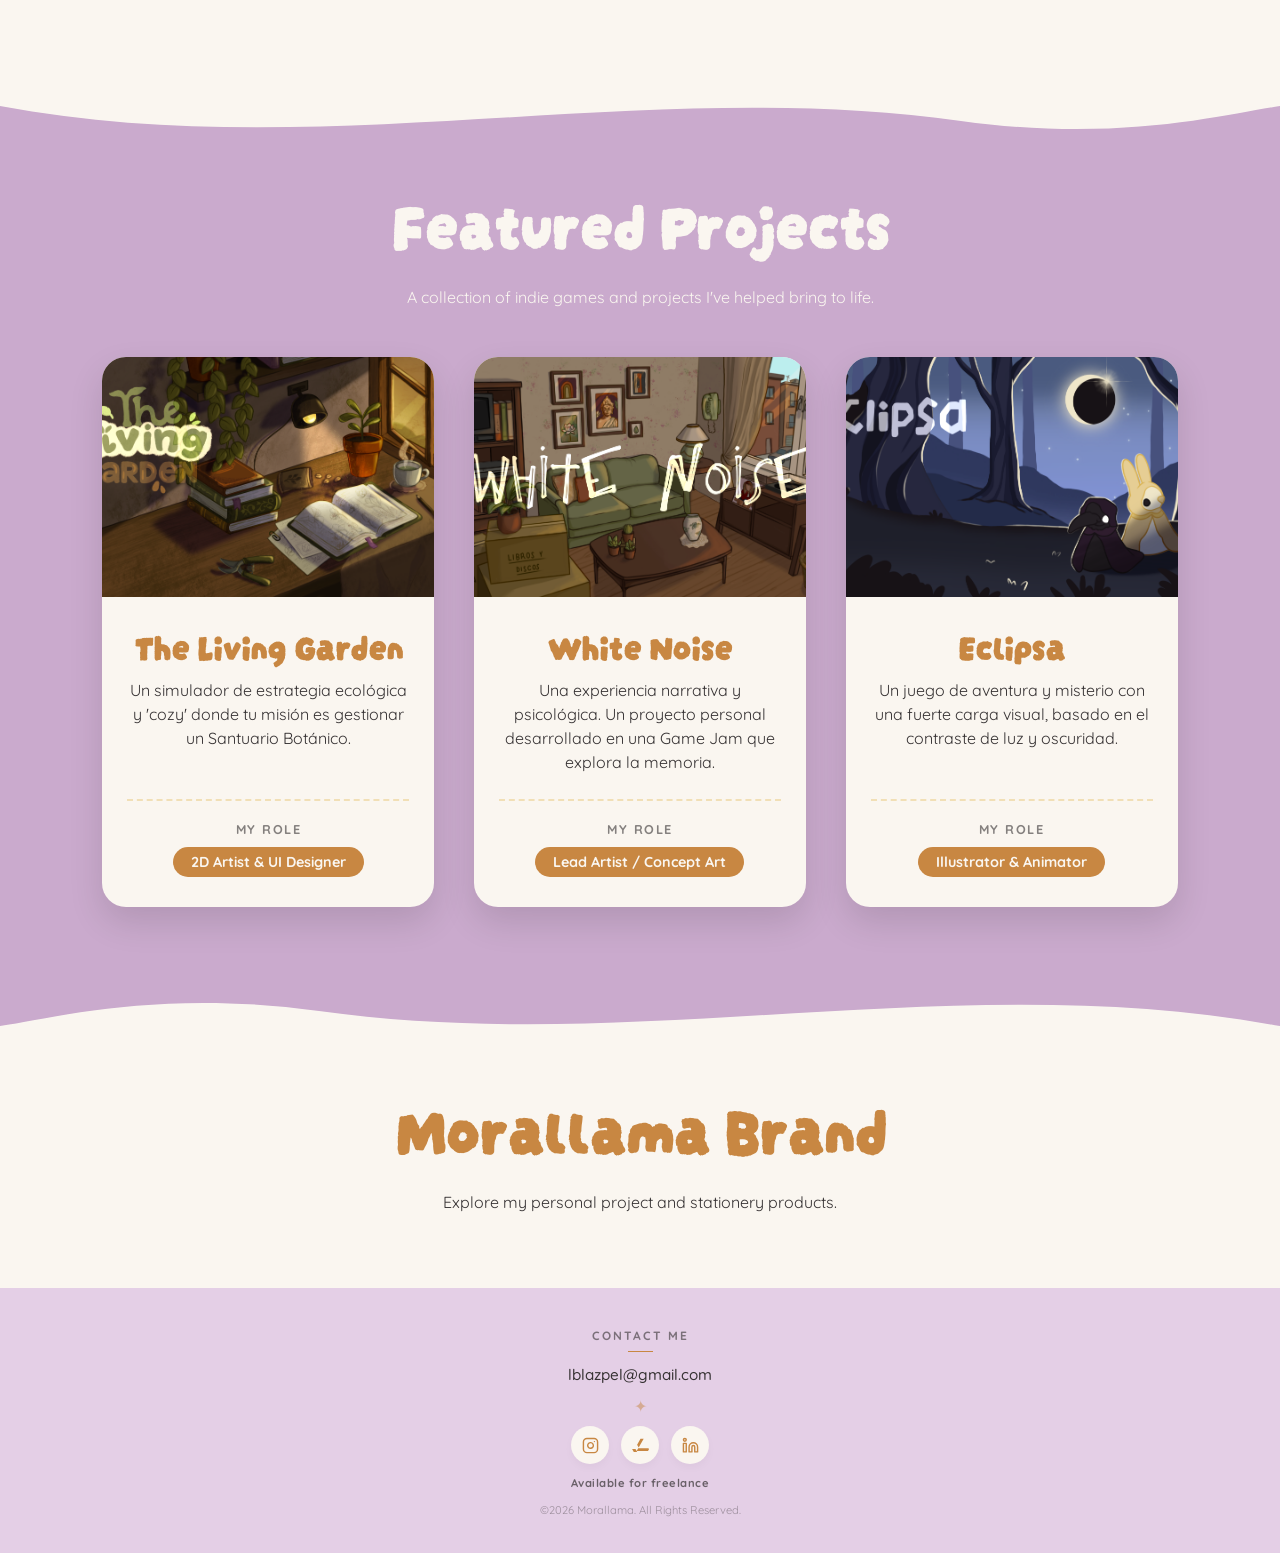
==== commit a46998b9: "Footer" ====
--- a/index.html
+++ b/index.html
@@ -114,11 +114,12 @@
     <div class="featured-art-wrapper">
         <section id="featured-art" class="featured-art">
             <h2><img src="assets/hormiga.png" alt="" class="title-decor-inline"> Selected Artworks</h2>
-            <p class="artworks-intro">A small taste of my most cherished creations, esparcidos con cariño sobre mi mantel.</p>
+            <p class="artworks-intro">A small taste of my most cherished creations, esparcidos con cariño sobre mi
+                mantel.</p>
 
             <div class="carousel-container">
                 <div class="polaroid-gallery" id="carousel-track">
-                    
+
                     <div class="polaroid-card">
                         <div class="polaroid-img-wrapper"><img src="assets/art1.png" alt=""></div>
                         <div class="art-caption-sticky">A magical underwater concept scene.</div>
@@ -143,7 +144,7 @@
                         <div class="polaroid-img-wrapper"><img src="assets/art6.png" alt=""></div>
                         <div class="art-caption-sticky">Warm colors and dreamy vibes.</div>
                     </div>
-                    
+
                 </div>
             </div>
 
@@ -153,13 +154,15 @@
         </section>
     </div>
 
-    <div class="wave-divider top-wave">
-        <svg viewBox="0 0 1200 120" preserveAspectRatio="none">
-            <path d="M321.39,56.44c58-10.79,114.16-30.13,172-41.86,82.39-16.72,168.19-17.73,250.45-.39C823.78,31,906.67,72,985.66,92.83c70.05,18.48,146.53,26.09,214.34,3V120H0V95.8C59.71,118.08,130.83,119.78,193.36,99.34,239.54,84.18,280.44,64.06,321.39,56.44Z" class="shape-fill"></path>
-        </svg>
-    </div>
-
     <section id="projects" class="projects-section">
+
+        <div class="wave-divider top-wave">
+            <svg viewBox="0 0 1200 120" preserveAspectRatio="none">
+                <path d="M0,40 C300,120 600,0 900,60 C1050,90 1150,50 1200,40 L1200,120 L0,120 Z" class="shape-fill">
+                </path>
+            </svg>
+        </div>
+
         <div class="projects-header">
             <h2>Featured Projects</h2>
             <p class="projects-intro">A collection of indie games and projects I've helped bring to life.</p>
@@ -167,12 +170,14 @@
 
         <div class="projects-container">
             <div class="project-card">
-                <a href="https://ripple-games.itch.io/the-living-garden" target="_blank" class="project-img-wrapper">
+                <a href="https://ripple-games.itch.io/the-living-garden" target="_blank" class="project-img-wrapper"
+                    title="Play The Living Garden">
                     <img src="assets/art2.png" alt="The Living Garden">
                 </a>
                 <div class="project-info">
                     <h3>The Living Garden</h3>
-                    <p class="project-desc">Un simulador de estrategia ecológica y 'cozy' donde tu misión es gestionar un Santuario Botánico.</p>
+                    <p class="project-desc">Un simulador de estrategia ecológica y 'cozy' donde tu misión es gestionar
+                        un Santuario Botánico.</p>
                     <div class="role-wrapper">
                         <span class="role-label">My Role</span>
                         <span class="role-tag">2D Artist & UI Designer</span>
@@ -181,12 +186,14 @@
             </div>
 
             <div class="project-card">
-                <a href="https://lauriman.itch.io/white-noise" target="_blank" class="project-img-wrapper">
+                <a href="https://lauriman.itch.io/white-noise" target="_blank" class="project-img-wrapper"
+                    title="Play White Noise">
                     <img src="assets/white_noise.png" alt="White Noise" onerror="this.src='assets/juego-preview.png'">
                 </a>
                 <div class="project-info">
                     <h3>White Noise</h3>
-                    <p class="project-desc">Una experiencia narrativa y psicológica. Un proyecto personal desarrollado en una Game Jam que explora la memoria.</p>
+                    <p class="project-desc">Una experiencia narrativa y psicológica. Un proyecto personal desarrollado
+                        en una Game Jam que explora la memoria.</p>
                     <div class="role-wrapper">
                         <span class="role-label">My Role</span>
                         <span class="role-tag">Lead Artist / Concept Art</span>
@@ -195,12 +202,14 @@
             </div>
 
             <div class="project-card">
-                <a href="https://ladeynn.itch.io/eclipsa" target="_blank" class="project-img-wrapper">
+                <a href="https://ladeynn.itch.io/eclipsa" target="_blank" class="project-img-wrapper"
+                    title="Play Eclipsa">
                     <img src="assets/eclipsa.png" alt="Eclipsa" onerror="this.src='assets/juego-preview.png'">
                 </a>
                 <div class="project-info">
                     <h3>Eclipsa</h3>
-                    <p class="project-desc">Un juego de aventura y misterio con una fuerte carga visual, basado en el contraste de luz y oscuridad.</p>
+                    <p class="project-desc">Un juego de aventura y misterio con una fuerte carga visual, basado en el
+                        contraste de luz y oscuridad.</p>
                     <div class="role-wrapper">
                         <span class="role-label">My Role</span>
                         <span class="role-tag">Illustrator & Animator</span>
@@ -208,25 +217,49 @@
                 </div>
             </div>
         </div>
+
+        <div class="wave-divider bottom-wave">
+            <svg viewBox="0 0 1200 120" preserveAspectRatio="none">
+                <path d="M0,40 C300,120 600,0 900,60 C1050,90 1150,50 1200,40 L1200,120 L0,120 Z" class="shape-fill">
+                </path>
+            </svg>
+        </div>
     </section>
-
-    <div class="wave-divider bottom-wave">
-        <svg viewBox="0 0 1200 120" preserveAspectRatio="none">
-            <path d="M321.39,56.44c58-10.79,114.16-30.13,172-41.86,82.39-16.72,168.19-17.73,250.45-.39C823.78,31,906.67,72,985.66,92.83c70.05,18.48,146.53,26.09,214.34,3V120H0V95.8C59.71,118.08,130.83,119.78,193.36,99.34,239.54,84.18,280.44,64.06,321.39,56.44Z" class="shape-fill"></path>
-        </svg>
-    </div>
 
     <section id="brand" class="brand-section">
         <h2>Morallama Brand</h2>
         <p>Explore my personal project and stationery products.</p>
     </section>
 
-    <footer id="contact">
-        <p>Let's stay in touch!</p>
-        <div class="socials">
-            <a href="https://www.instagram.com/morallama_" target="_blank">Instagram</a>
-            <a href="https://lalachip.artstation.com" target="_blank">ArtStation</a>
-            <a href="mailto:lblazpel@gmail.com">Email</a>
+    <footer id="contact" class="main-footer">
+        <div class="footer-minimalist">
+            
+            <p class="contact-label">contact me</p>
+            <div class="footer-sep-line"></div>
+            
+            <div class="email-wrapper" onclick="copyEmail(this)">
+                <span class="footer-email">lblazpel@gmail.com</span>
+                <span class="copy-tooltip">Click to copy</span>
+            </div>
+            
+            <div class="footer-sep-dot">✦</div>
+            
+            <div class="social-circles">
+                <a href="https://www.instagram.com/morallama_" target="_blank" class="icon-circle">
+                    <svg viewBox="0 0 24 24" fill="none" stroke="currentColor" stroke-width="2" stroke-linecap="round" stroke-linejoin="round"><rect x="2" y="2" width="20" height="20" rx="5" ry="5"></rect><path d="M16 11.37A4 4 0 1 1 12.63 8 4 4 0 0 1 16 11.37z"></path><line x1="17.5" y1="6.5" x2="17.51" y2="6.5"></line></svg>
+                </a>
+                <a href="https://lalachip.artstation.com" target="_blank" class="icon-circle" aria-label="ArtStation">
+                    <svg xmlns="http://www.w3.org/2000/svg" viewBox="0 0 512 512" style="fill: currentColor; stroke: none;">
+                        <path d="M 2.2 364.1 L 54.8 455.2 H 157.3 L 104.7 364.1 H 2.2 Z M 256 56.4 L 153.9 233.2 L 201.3 315.4 L 352.2 56.4 H 256 Z M 186.2 342.3 L 140.8 420.9 H 482 L 512 368.8 L 497.4 342.3 H 186.2 Z"></path>
+                    </svg>
+                </a>
+                <a href="www.linkedin.com/in/laura-blázquez-bb5aa330b" target="_blank" class="icon-circle">
+                    <svg viewBox="0 0 24 24" fill="none" stroke="currentColor" stroke-width="2" stroke-linecap="round" stroke-linejoin="round"><path d="M16 8a6 6 0 0 1 6 6v7h-4v-7a2 2 0 0 0-2-2 2 2 0 0 0-2 2v7h-4v-7a6 6 0 0 1 6-6z"></path><rect x="2" y="9" width="4" height="12"></rect><circle cx="4" cy="4" r="2"></circle></svg>
+                </a>
+            </div>
+
+            <p class="freelance-footer">Available for freelance</p>
+            <p class="copyright-small">©2026 Morallama. All Rights Reserved.</p>
         </div>
     </footer>
 
@@ -274,8 +307,8 @@
             // 1. Limpiamos estados y quitamos clics anteriores de todas las cartas
             cards.forEach(card => {
                 card.classList.remove('carousel-item-left', 'carousel-item-center', 'carousel-item-right');
-                card.style.cursor = 'default'; 
-                card.onclick = null; 
+                card.style.cursor = 'default';
+                card.onclick = null;
             });
 
             const centerIndex = currentSlide;
@@ -298,7 +331,7 @@
 
         function moveCarousel(direction) {
             // Si ya se está moviendo, ignoramos la orden para evitar la locura
-            if (isAnimating) return; 
+            if (isAnimating) return;
             isAnimating = true;
 
             currentSlide = (currentSlide + direction + totalCards) % totalCards;
@@ -308,28 +341,28 @@
             // Desbloqueamos el carrusel después del tiempo exacto que dura la animación (0.6s = 600ms en el CSS)
             setTimeout(() => {
                 isAnimating = false;
-            }, 600); 
+            }, 600);
         }
 
         // --- LÓGICA DE AUTOPLAY (Seguro) ---
         function startAutoPlay() {
             // Aseguramos que no haya temporizadores previos corriendo
             clearInterval(autoPlayInterval);
-            autoPlayInterval = setInterval(() => { 
+            autoPlayInterval = setInterval(() => {
                 // Solo movemos si el usuario no tiene el ratón encima Y no se está animando
                 if (!isAnimating) {
-                    moveCarousel(1); 
+                    moveCarousel(1);
                 }
             }, 4000); // 4 segundos entre cambios
         }
 
-        function stopAutoPlay() { 
-            clearInterval(autoPlayInterval); 
-        }
-
-        function resetAutoPlay() { 
-            stopAutoPlay(); 
-            startAutoPlay(); 
+        function stopAutoPlay() {
+            clearInterval(autoPlayInterval);
+        }
+
+        function resetAutoPlay() {
+            stopAutoPlay();
+            startAutoPlay();
         }
 
         // Parar el Autoplay si el usuario está mirando una foto
@@ -343,18 +376,18 @@
         track.addEventListener('touchstart', e => {
             touchStartX = e.changedTouches[0].screenX;
             stopAutoPlay(); // Paramos autoplay al tocar
-        }, {passive: true});
+        }, { passive: true });
 
         track.addEventListener('touchend', e => {
             touchEndX = e.changedTouches[0].screenX;
             handleSwipe();
             startAutoPlay(); // Reactivamos autoplay al soltar
-        }, {passive: true});
+        }, { passive: true });
 
         function handleSwipe() {
-            const swipeThreshold = 50; 
-            if (touchEndX < touchStartX - swipeThreshold) moveCarousel(1); 
-            if (touchEndX > touchStartX + swipeThreshold) moveCarousel(-1); 
+            const swipeThreshold = 50;
+            if (touchEndX < touchStartX - swipeThreshold) moveCarousel(1);
+            if (touchEndX > touchStartX + swipeThreshold) moveCarousel(-1);
         }
 
         // Inicializar todo al cargar la página
@@ -362,6 +395,29 @@
             updateCarousel3D();
             startAutoPlay();
         });
+
+        function copyEmail(container) {
+            const email = "lblazpel@gmail.com";
+            const tooltip = container.querySelector('.copy-tooltip');
+
+            // Crear un elemento temporal para copiar (método más compatible)
+            const tempInput = document.createElement("input");
+            tempInput.value = email;
+            document.body.appendChild(tempInput);
+            tempInput.select();
+            document.execCommand("copy");
+            document.body.removeChild(tempInput);
+
+            // Feedback visual
+            const originalText = tooltip.innerText;
+            tooltip.innerText = "Copied!";
+            tooltip.style.opacity = "1";
+
+            setTimeout(() => {
+                tooltip.innerText = originalText;
+            }, 2000);
+        }
     </script>
 </body>
+
 </html>
--- a/style.css
+++ b/style.css
@@ -455,164 +455,293 @@
 }
 
 /* =========================================
-   9. PROYECTOS Y JUEGOS (MORADO, ONDAS Y NUEVO ORDEN)
-   ========================================= */
+   9. PROYECTOS Y JUEGOS (ONDAS ASIMÉTRICAS Y TARJETAS LIMPIAS)
+   ========================================= */
+.projects-section { 
+    /* EL TRUCO: 130px de margen superior separan esta sección físicamente del mantel */
+    margin-top: 130px; 
+    /* Reducimos el padding superior para que el título casi toque la onda */
+    padding: 10px 8% 60px 8%; 
+    background-color: var(--color-morado);
+    position: relative; 
+}
+
+/* --- NUEVAS ONDAS ANCLADAS --- */
 .wave-divider {
-    position: relative;
+    position: absolute; 
+    left: 0;
     width: 100%;
+    overflow: hidden;
     line-height: 0;
-    background: transparent; /* Transparente para no pisar las secciones adyacentes */
     z-index: 5;
 }
 
 .wave-divider svg {
     display: block;
     width: calc(100% + 1.3px);
-    height: 60px;
-}
-
-.wave-divider.top-wave { margin-bottom: -1px; } /* Evita la línea blanca entre el SVG y la sección */
-.wave-divider.bottom-wave { margin-top: -1px; transform: rotate(180deg); } /* Girado para cerrar la sección */
+    height: 90px; /* Altura perfecta para lucir las curvas asimétricas */
+}
 
 .wave-divider .shape-fill { fill: var(--color-morado); }
 
-.projects-section { 
-    padding: 20px 8% 40px 8%; 
-    background-color: var(--color-morado);
-    position: relative;
-}
-
+.wave-divider.top-wave { 
+    top: 0; 
+    /* Se proyecta hacia arriba ocupando parte de los 130px de margen, sin llegar a tocar el mantel */
+    transform: translateY(-99%); 
+} 
+
+.wave-divider.bottom-wave { 
+    bottom: 0; 
+    transform: translateY(99%) rotate(180deg); 
+}
+
+/* --- TEXTOS PRINCIPALES --- */
 .projects-header {
+    margin-top: 0px; /* Nos aseguramos de que no haya margen extra del contenedor */
     margin-bottom: 50px;
-}
-
-.projects-section h2, .projects-intro { color: var(--white); }
-
+    position: relative;
+    z-index: 10; 
+}
+
+.projects-section h2 {
+    margin-top: 0; /* EL CULPABLE: Quitamos el margen invisible enorme que ponía el navegador */
+    color: var(--white);
+}
+
+.projects-intro { 
+    color: var(--white); 
+}
+
+/* --- CUADRÍCULA Y TARJETAS --- */
 .projects-container {
     display: grid;
     grid-template-columns: repeat(3, 1fr);
-    gap: 35px;
+    gap: 40px;
     max-width: 1300px; 
     margin: 0 auto;
+    position: relative;
+    z-index: 10;
 }
 
 .project-card {
     display: flex;
     flex-direction: column;
     background-color: var(--white);
-    border-radius: 18px;
-    padding: 20px; 
-    box-shadow: 0 12px 30px rgba(0,0,0,0.1);
-    border: none;
+    border-radius: 24px;
+    padding: 0; 
+    overflow: hidden; 
+    box-shadow: 0 15px 35px rgba(0,0,0,0.12);
     transition: transform 0.4s ease, box-shadow 0.4s ease;
 }
 
 .project-card:hover {
-    transform: translateY(-8px);
-    box-shadow: 0 20px 45px rgba(0,0,0,0.18);
+    transform: translateY(-10px);
+    box-shadow: 0 25px 50px rgba(0,0,0,0.2);
 }
 
 .project-img-wrapper {
     display: block;
-    border-radius: 12px;
+    width: 100%;
+    height: 240px; 
     overflow: hidden;
-    box-shadow: 0 5px 15px rgba(0,0,0,0.1);
+    position: relative;
 }
 
 .project-img-wrapper img {
     width: 100%;
-    height: auto; 
-    display: block;
+    height: 100%; 
+    object-fit: cover; 
     transition: transform 0.5s ease;
 }
 
 .project-img-wrapper:hover img {
-    transform: scale(1.05); /* Pequeño zoom al pasar el ratón */
+    transform: scale(1.08);
 }
 
 .project-info {
+    padding: 30px 25px; 
     text-align: center;
-    margin-top: 20px;
     display: flex;
     flex-direction: column;
-    flex-grow: 1; /* Permite que el texto respire y empuja el rol hacia abajo */
+    flex-grow: 1; 
 }
 
 .project-info h3 {
     font-family: 'Darumadrop One', cursive;
-    font-size: 2rem;
-    color: var(--color-rojo);
-    margin: 0 0 10px 0;
+    font-size: 2.2rem;
+    color: var(--color-oro) !important; /* Forzamos a que sea naranja sí o sí */
+    margin: 0 0 15px 0;
+    line-height: 1;
 }
 
 .project-desc {
-    font-size: 0.95rem;
+    font-size: 1rem;
     line-height: 1.5;
     color: var(--color-marron-oscuro);
-    margin: 0 0 20px 0; /* Margen para separar de la etiqueta de rol */
+    margin: 0 0 25px 0; 
 }
 
 /* --- BLOQUE DE ROL --- */
 .role-wrapper {
-    margin-top: auto; /* Empuja siempre este bloque al final de la tarjeta */
+    margin-top: auto; 
+    padding-top: 20px;
+    border-top: 2px dashed var(--bg-crema); 
 }
 
 .role-label {
     display: block;
-    font-size: 0.85rem;
-    color: var(--color-oro); /* Tu color oro para el titulillo */
+    font-size: 0.8rem;
+    color: var(--color-marron-oscuro);
+    opacity: 0.6;
     font-weight: 700;
     text-transform: uppercase;
-    margin-bottom: 6px;
-    letter-spacing: 1px;
+    margin-bottom: 10px;
+    letter-spacing: 1.5px;
 }
 
 .role-tag {
     display: inline-block;
-    background-color: var(--color-oro); /* Tu color oro para la etiqueta */
+    background-color: var(--color-oro); 
     color: var(--white);
-    padding: 5px 16px;
+    padding: 6px 18px;
     border-radius: 20px;
-    font-size: 0.85rem;
+    font-size: 0.9rem;
     font-weight: 700;
     margin: 0;
 }
 
 /* Responsivo */
-@media (max-width: 1000px) {
+@media (max-width: 1100px) {
     .projects-container { grid-template-columns: repeat(2, 1fr); }
 }
 
 @media (max-width: 700px) {
     .projects-container { grid-template-columns: 1fr; }
-}
-
-/* =========================================
-   10. MARCA (BRAND SECTION)
-   ========================================= */
-.brand-section { 
-    padding: 80px 10%; 
-    background-color: var(--white); 
-}
-
-/* --- MEDIA QUERIES (MÓVILES) PARA PROYECTOS --- */
-@media (max-width: 900px) {
-    .project-card, .project-card.reverse {
-        flex-direction: column; /* Apila imagen arriba, texto abajo en móviles */
-        padding: 20px;
-        gap: 20px;
-    }
-    
-    .project-info { text-align: center; }
-    .project-tasks li { text-align: left; /* Mantiene la lista legible a la izquierda */ }
-}
-
-/* =========================================
-   10. FOOTER
-   ========================================= */
-footer { padding: 60px 10%; text-align: center; }
-.socials a { margin: 0 15px; text-decoration: none; color: var(--color-oro); font-weight: 700; transition: 0.3s; }
-.socials a:hover { color: var(--color-rojo); }
+    .project-img-wrapper { height: 200px; }
+}
+
+/* =========================================
+   10. FOOTER MINIMALISTA (COMPACTO)
+   ========================================= */
+.main-footer {
+    background-color: var(--color-lila);
+    padding: 40px 10% 25px 10%; /* Comprimido arriba y abajo */
+    text-align: center;
+}
+
+.footer-minimalist {
+    display: flex;
+    flex-direction: column;
+    align-items: center;
+    gap: 8px; /* Reducido drásticamente para juntar todo */
+}
+
+.contact-label {
+    font-size: 0.75rem;
+    text-transform: uppercase;
+    letter-spacing: 2px;
+    color: var(--color-marron-oscuro);
+    font-weight: 700;
+    opacity: 0.6;
+    margin: 0;
+}
+
+.footer-sep-line {
+    width: 25px;
+    height: 1.5px;
+    background-color: var(--color-oro);
+    margin-bottom: 2px; /* Mínimo espacio extra */
+}
+
+/* --- EMAIL CON HOVER --- */
+.email-wrapper {
+    position: relative;
+    cursor: pointer;
+    padding: 2px 0; /* Padding mínimo */
+}
+
+.footer-email {
+    font-family: 'Quicksand', sans-serif;
+    font-size: 0.95rem; /* Letra un pelín más pequeña */
+    font-weight: 500;
+    color: var(--color-marron-oscuro);
+    transition: color 0.3s ease;
+}
+
+.copy-tooltip {
+    position: absolute;
+    bottom: -12px; /* Más cerca del email */
+    left: 50%;
+    transform: translateX(-50%);
+    font-size: 0.7rem;
+    font-weight: 700;
+    color: var(--color-oro);
+    opacity: 0;
+    transition: all 0.3s ease;
+    white-space: nowrap;
+    pointer-events: none;
+}
+
+.email-wrapper:hover .copy-tooltip {
+    opacity: 1;
+    bottom: -15px;
+}
+
+.email-wrapper:hover .footer-email {
+    color: var(--color-oro);
+}
+
+.footer-sep-dot {
+    font-size: 1rem;
+    color: var(--color-oro);
+    opacity: 0.5;
+    margin: 2px 0; /* Mínimo espacio extra */
+}
+
+/* --- REDES Y FREELANCE --- */
+.social-circles {
+    display: flex;
+    gap: 12px; /* Juntamos los circulitos */
+    margin-bottom: 2px; /* Mínimo espacio extra */
+}
+
+.icon-circle {
+    width: 38px; /* Un pelín más pequeños */
+    height: 38px;
+    background-color: var(--white);
+    border-radius: 50%;
+    display: flex;
+    align-items: center;
+    justify-content: center;
+    color: var(--color-oro);
+    transition: all 0.3s ease;
+    text-decoration: none;
+    box-shadow: 0 4px 8px rgba(0,0,0,0.03);
+}
+
+.icon-circle svg { width: 17px; height: 17px; }
+
+.icon-circle:hover {
+    background-color: var(--color-oro);
+    color: var(--white);
+    transform: translateY(-2px);
+}
+
+.freelance-footer {
+    font-size: 0.7rem;
+    color: var(--color-marron-oscuro);
+    font-weight: 700;
+    opacity: 0.7;
+    margin: 2px 0 0 0; /* Sin espacio arriba */
+    letter-spacing: 0.5px;
+}
+
+.copyright-small {
+    font-size: 0.7rem;
+    color: var(--color-marron-oscuro);
+    opacity: 0.4;
+    margin-top: 5px; /* Comprimido contra freelance */
+}
 
 /* =========================================
    11. MEDIA QUERIES (MÓVILES)
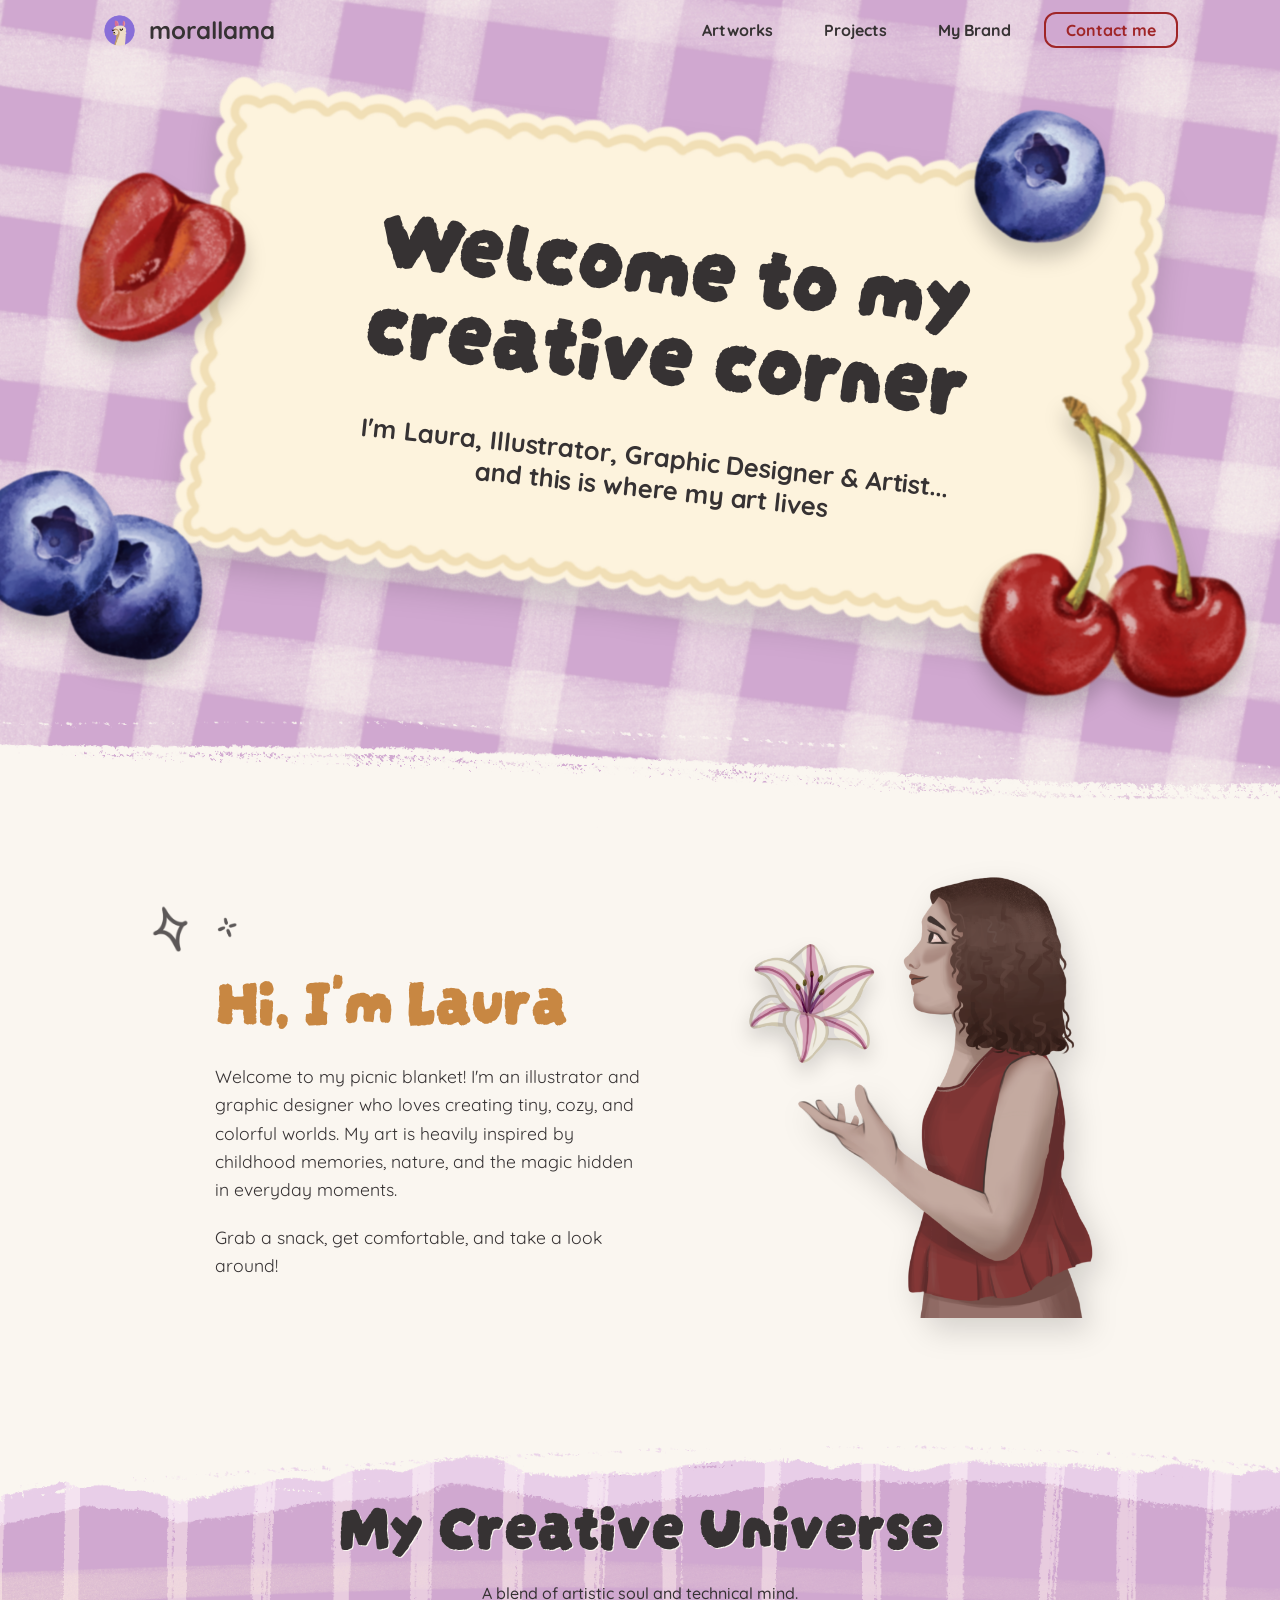
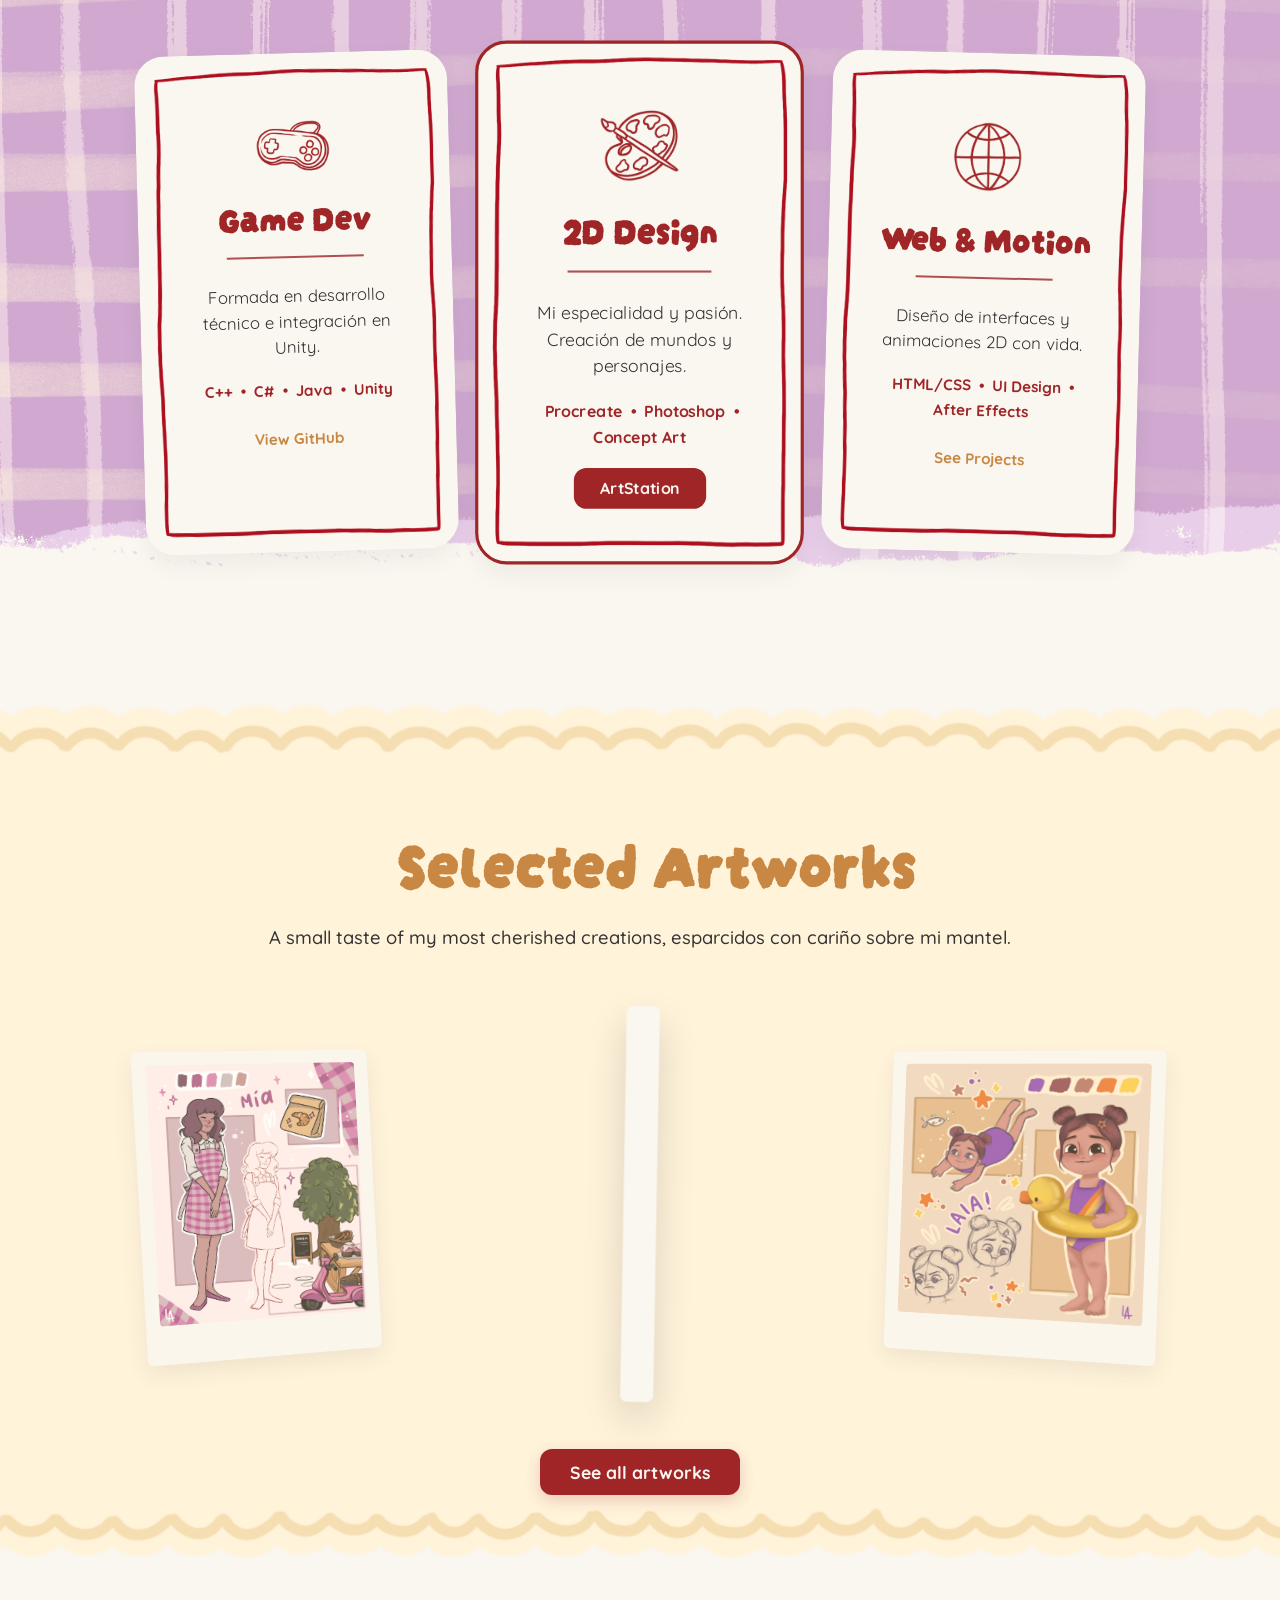
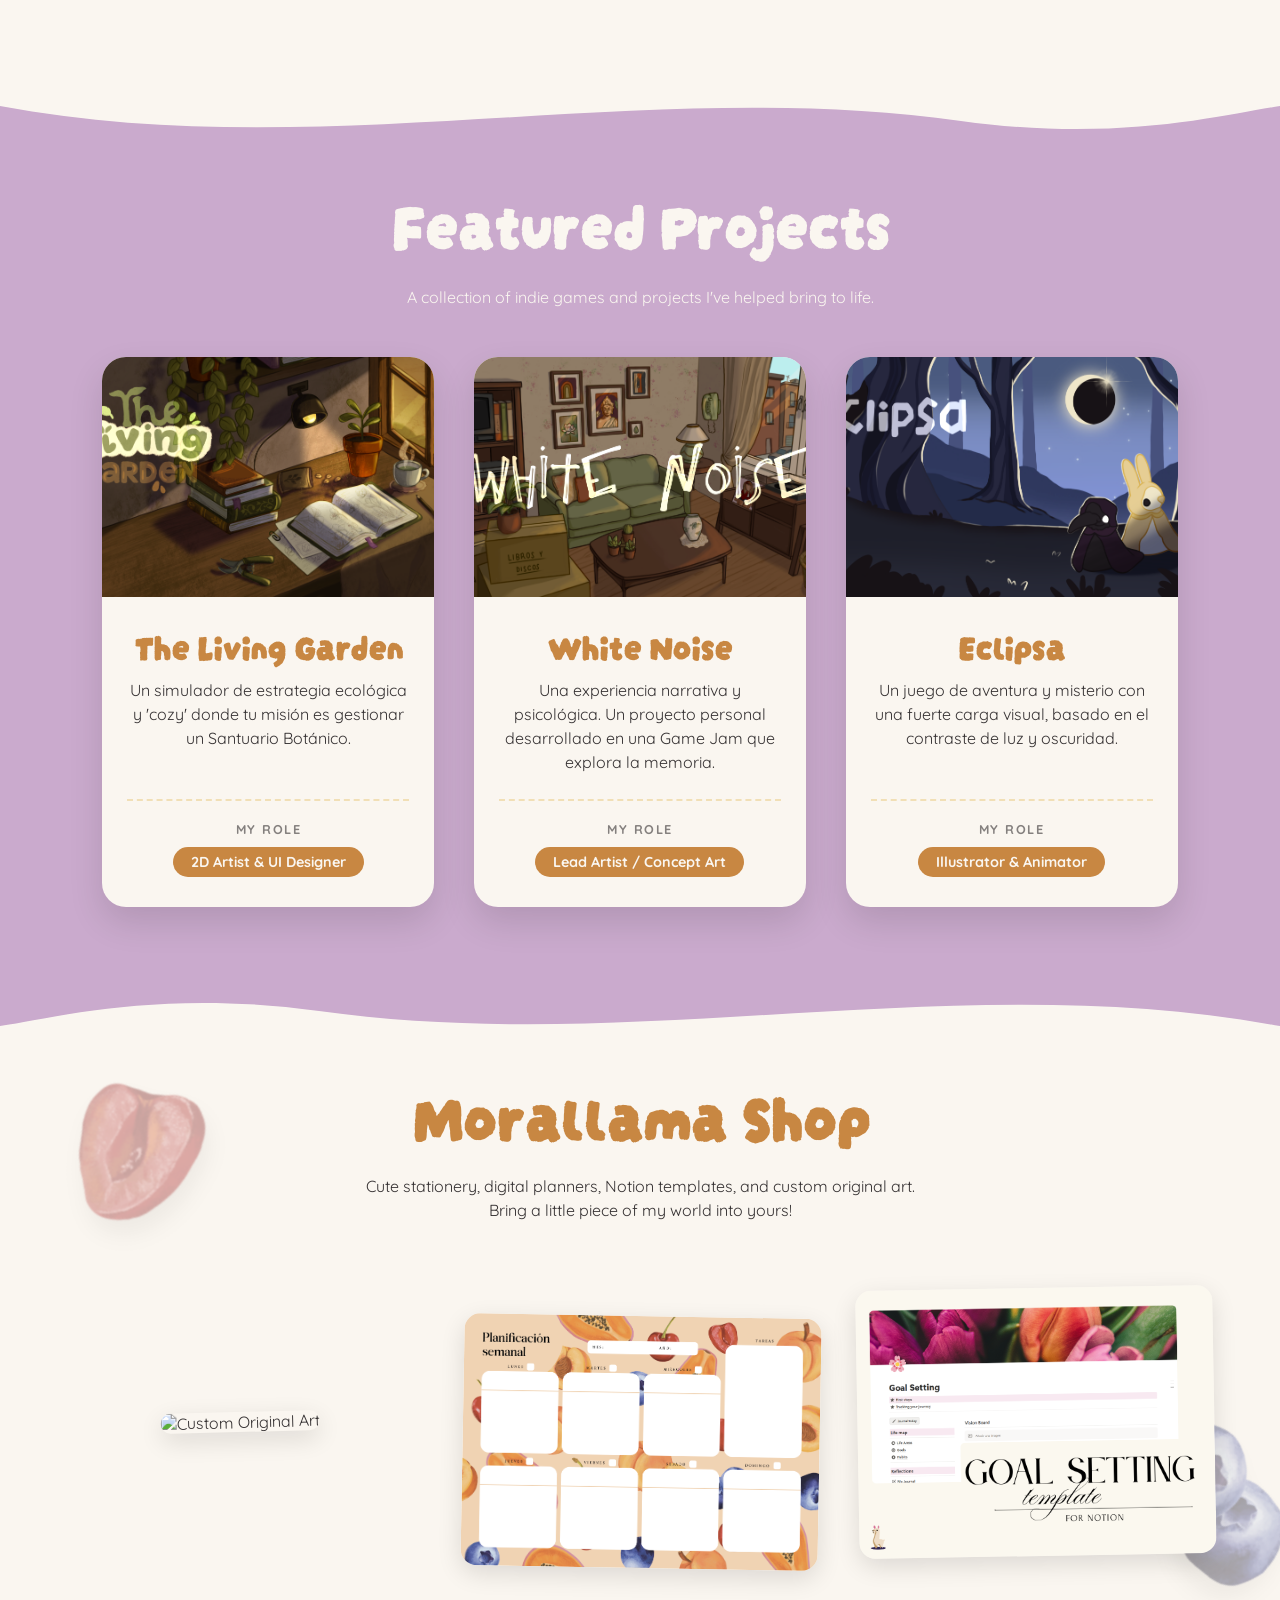
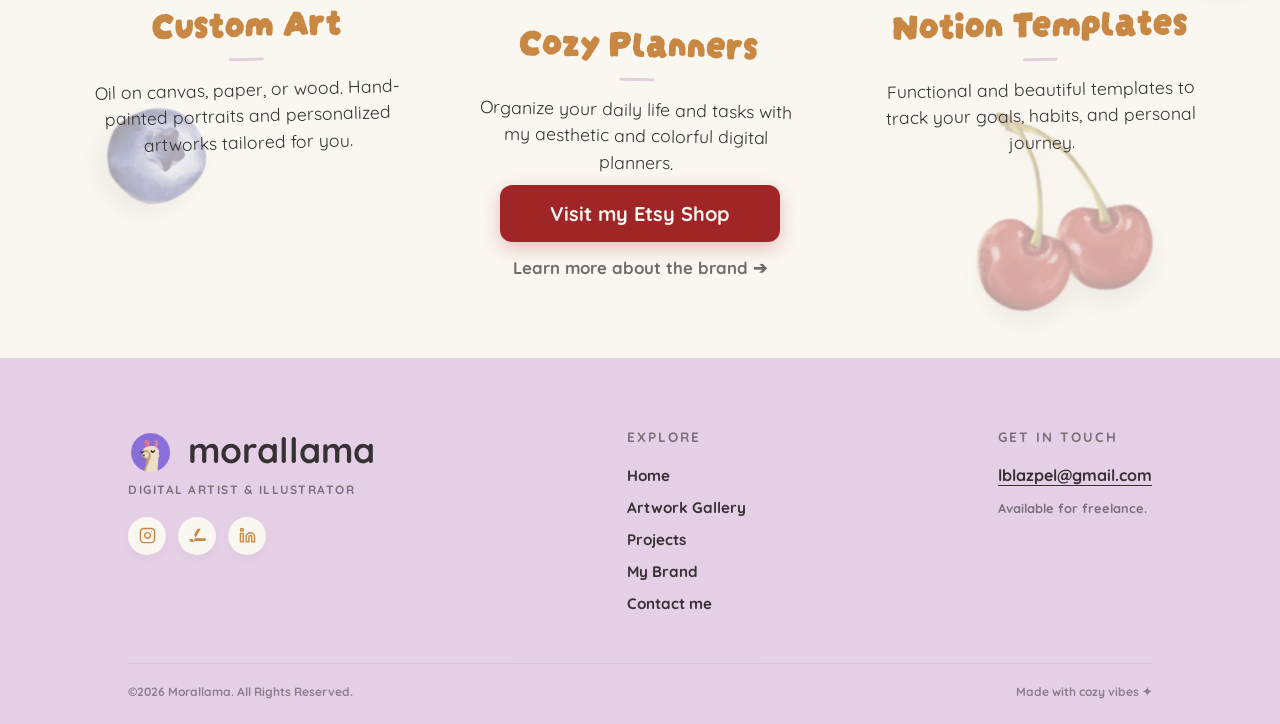
==== commit 0cf95b86: "Muuuuuchas cosas" ====
--- a/index.html
+++ b/index.html
@@ -5,18 +5,22 @@
     <meta charset="UTF-8">
     <meta name="viewport" content="width=device-width, initial-scale=1.0">
     <title>Laura Blázquez | Digital Artist</title>
+    <link rel="icon" type="image/png" href="assets/logo1.png">
     <link rel="stylesheet" href="style.css">
 </head>
 
 <body>
 
     <nav class="transparent-nav">
-        <a href="index.html" class="logo">morallama</a>
+        <a href="index.html" class="logo-wrapper">
+            <img src="assets/logo1.png" alt="Morallama Icon" class="nav-logo-icon">
+            <span class="logo">morallama</span>
+        </a>
         <ul>
             <li><a href="artworks.html">Artworks</a></li>
             <li><a href="projects.html">Projects</a></li>
             <li><a href="morallama.html">My Brand</a></li>
-            <li><a href="about.html">About me</a></li>
+            <li><a href="contact.html" class="nav-btn-contact">Contact me</a></li>
         </ul>
     </nav>
 
@@ -31,14 +35,10 @@
                         where my art lives</p>
                 </div>
 
-                <img src="assets/cereza.png" class="fruit f-top-left animate-up-delayed parallax-fruit"
-                    data-speed="0.06" style="animation-delay: 0.4s;">
-                <img src="assets/arandano.png" class="fruit f-top-right animate-up-delayed parallax-fruit"
-                    data-speed="0.03" style="animation-delay: 0.6s;">
-                <img src="assets/arandanos.png" class="fruit f-bottom-left animate-up-delayed parallax-fruit"
-                    data-speed="0.08" style="animation-delay: 0.8s;">
-                <img src="assets/cerezas.png" class="fruit f-bottom-right animate-up-delayed parallax-fruit"
-                    data-speed="0.05" style="animation-delay: 1s;">
+                <img src="assets/cereza.png" class="fruit f-top-left animate-up-delayed parallax-fruit" data-speed="0.06" style="animation-delay: 0.4s;">
+                <img src="assets/arandano.png" class="fruit f-top-right animate-up-delayed parallax-fruit" data-speed="0.03" style="animation-delay: 1.2s;">
+                <img src="assets/arandanos.png" class="fruit f-bottom-left animate-up-delayed parallax-fruit" data-speed="0.08" style="animation-delay: 0.8s;">
+                <img src="assets/cerezas.png" class="fruit f-bottom-right animate-up-delayed parallax-fruit" data-speed="0.05" style="animation-delay: 1.6s;">
             </div>
         </div>
     </header>
@@ -227,39 +227,124 @@
     </section>
 
     <section id="brand" class="brand-section">
-        <h2>Morallama Brand</h2>
-        <p>Explore my personal project and stationery products.</p>
+
+        <img src="assets/cereza.png" class="fruit brand-fruit f-1 parallax-fruit" data-speed="0.05" alt="">
+        <img src="assets/arandanos.png" class="fruit brand-fruit f-2 parallax-fruit" data-speed="0.03" alt="">
+        <img src="assets/arandano.png" class="fruit brand-fruit f-3 parallax-fruit" data-speed="0.07" alt="">
+        <img src="assets/cerezas.png" class="fruit brand-fruit f-4 parallax-fruit" data-speed="0.04" alt="">
+        <img src="assets/arandano.png" class="fruit brand-fruit f-5 parallax-fruit" data-speed="0.06" alt="">
+
+        <div class="brand-header">
+            <h2>Morallama Shop</h2>
+            <p class="brand-intro">Cute stationery, digital planners, Notion templates, and custom original
+                art.<br>Bring a little piece of my world into yours!</p>
+        </div>
+
+        <div class="product-grid">
+            <div class="product-card card-tilt-left">
+                <div class="product-img-wrapper">
+                    <img src="assets/cuadro.jpeg" alt="Custom Original Art">
+                </div>
+                <h3>Custom Art</h3>
+                <div class="cute-divider"></div>
+                <p>Oil on canvas, paper, or wood. Hand-painted portraits and personalized artworks tailored for you.</p>
+            </div>
+
+            <div class="product-card card-drop-center">
+                <div class="product-img-wrapper">
+                    <img src="assets/planificadores.png" alt="Digital Planners">
+                </div>
+                <h3>Cozy Planners</h3>
+                <div class="cute-divider"></div>
+                <p>Organize your daily life and tasks with my aesthetic and colorful digital planners.</p>
+            </div>
+
+            <div class="product-card card-tilt-right">
+                <div class="product-img-wrapper">
+                    <img src="assets/plantilla_notion.png" alt="Notion Templates">
+                </div>
+                <h3>Notion Templates</h3>
+                <div class="cute-divider"></div>
+                <p>Functional and beautiful templates to track your goals, habits, and personal journey.</p>
+            </div>
+        </div>
+
+        <div class="brand-cta">
+            <a href="https://www.etsy.com/shop/Morallama?ref=seller-platform-mcnav" target="_blank"
+                class="btn-etsy">Visit my Etsy Shop</a>
+            <a href="morallama.html" class="link-more-brand">Learn more about the brand ➔</a>
+        </div>
     </section>
 
     <footer id="contact" class="main-footer">
-        <div class="footer-minimalist">
-            
-            <p class="contact-label">contact me</p>
-            <div class="footer-sep-line"></div>
-            
-            <div class="email-wrapper" onclick="copyEmail(this)">
-                <span class="footer-email">lblazpel@gmail.com</span>
-                <span class="copy-tooltip">Click to copy</span>
-            </div>
-            
-            <div class="footer-sep-dot">✦</div>
-            
-            <div class="social-circles">
-                <a href="https://www.instagram.com/morallama_" target="_blank" class="icon-circle">
-                    <svg viewBox="0 0 24 24" fill="none" stroke="currentColor" stroke-width="2" stroke-linecap="round" stroke-linejoin="round"><rect x="2" y="2" width="20" height="20" rx="5" ry="5"></rect><path d="M16 11.37A4 4 0 1 1 12.63 8 4 4 0 0 1 16 11.37z"></path><line x1="17.5" y1="6.5" x2="17.51" y2="6.5"></line></svg>
+        <div class="footer-columns">
+
+            <div class="footer-col brand-col">
+                <a href="index.html" class="footer-logo-wrapper">
+                    <img src="assets/logo1.png" alt="Morallama Icon" class="footer-logo-icon">
+                    <span class="footer-logo">morallama</span>
                 </a>
-                <a href="https://lalachip.artstation.com" target="_blank" class="icon-circle" aria-label="ArtStation">
-                    <svg xmlns="http://www.w3.org/2000/svg" viewBox="0 0 512 512" style="fill: currentColor; stroke: none;">
-                        <path d="M 2.2 364.1 L 54.8 455.2 H 157.3 L 104.7 364.1 H 2.2 Z M 256 56.4 L 153.9 233.2 L 201.3 315.4 L 352.2 56.4 H 256 Z M 186.2 342.3 L 140.8 420.9 H 482 L 512 368.8 L 497.4 342.3 H 186.2 Z"></path>
-                    </svg>
-                </a>
-                <a href="www.linkedin.com/in/laura-blázquez-bb5aa330b" target="_blank" class="icon-circle">
-                    <svg viewBox="0 0 24 24" fill="none" stroke="currentColor" stroke-width="2" stroke-linecap="round" stroke-linejoin="round"><path d="M16 8a6 6 0 0 1 6 6v7h-4v-7a2 2 0 0 0-2-2 2 2 0 0 0-2 2v7h-4v-7a6 6 0 0 1 6-6z"></path><rect x="2" y="9" width="4" height="12"></rect><circle cx="4" cy="4" r="2"></circle></svg>
-                </a>
-            </div>
-
-            <p class="freelance-footer">Available for freelance</p>
-            <p class="copyright-small">©2026 Morallama. All Rights Reserved.</p>
+                <p class="footer-subtitle">Digital Artist & Illustrator</p>
+
+                <div class="social-circles">
+                    <a href="https://www.instagram.com/morallama_" target="_blank" class="icon-circle"
+                        aria-label="Instagram">
+                        <svg viewBox="0 0 24 24" fill="none" stroke="currentColor" stroke-width="2"
+                            stroke-linecap="round" stroke-linejoin="round">
+                            <rect x="2" y="2" width="20" height="20" rx="5" ry="5"></rect>
+                            <path d="M16 11.37A4 4 0 1 1 12.63 8 4 4 0 0 1 16 11.37z"></path>
+                            <line x1="17.5" y1="6.5" x2="17.51" y2="6.5"></line>
+                        </svg>
+                    </a>
+                    <a href="https://lalachip.artstation.com" target="_blank" class="icon-circle"
+                        aria-label="ArtStation">
+                        <svg xmlns="http://www.w3.org/2000/svg" viewBox="0 0 512 512"
+                            style="fill: currentColor; stroke: none;">
+                            <path
+                                d="M 2.2 364.1 L 54.8 455.2 H 157.3 L 104.7 364.1 H 2.2 Z M 256 56.4 L 153.9 233.2 L 201.3 315.4 L 352.2 56.4 H 256 Z M 186.2 342.3 L 140.8 420.9 H 482 L 512 368.8 L 497.4 342.3 H 186.2 Z">
+                            </path>
+                        </svg>
+                    </a>
+                    <a href="https://www.linkedin.com/in/laurablazquez" target="_blank" class="icon-circle"
+                        aria-label="LinkedIn">
+                        <svg viewBox="0 0 24 24" fill="none" stroke="currentColor" stroke-width="2"
+                            stroke-linecap="round" stroke-linejoin="round">
+                            <path d="M16 8a6 6 0 0 1 6 6v7h-4v-7a2 2 0 0 0-2-2 2 2 0 0 0-2 2v7h-4v-7a6 6 0 0 1 6-6z">
+                            </path>
+                            <rect x="2" y="9" width="4" height="12"></rect>
+                            <circle cx="4" cy="4" r="2"></circle>
+                        </svg>
+                    </a>
+                </div>
+            </div>
+
+            <div class="footer-col nav-col">
+                <h4 class="footer-heading">Explore</h4>
+                <ul class="footer-links">
+                    <li><a href="index.html">Home</a></li>
+                    <li><a href="artworks.html">Artwork Gallery</a></li>
+                    <li><a href="projects.html">Projects</a></li>
+                    <li><a href="morallama.html">My Brand</a></li>
+                    <li><a href="contact.html">Contact me</a></li>
+                </ul>
+            </div>
+
+            <div class="footer-col contact-col">
+                <h4 class="footer-heading">Get in touch</h4>
+
+                <div class="email-wrapper" onclick="copyEmail(this)">
+                    <span class="footer-email">lblazpel@gmail.com</span>
+                    <span class="copy-tooltip">Click to copy</span>
+                </div>
+
+                <p class="freelance-footer">Available for freelance.</p>
+            </div>
+
+        </div>
+
+        <div class="footer-bottom">
+            <p>©2026 Morallama. All Rights Reserved.</p>
+            <p>Made with cozy vibes ✦</p>
         </div>
     </footer>
 
--- a/style.css
+++ b/style.css
@@ -1,14 +1,30 @@
 /* =========================================
-   1. IMPORTS Y FUENTES
+   1. IMPORTS Y FUENTES (ACTUALIZADO)
    ========================================= */
 @import url('https://fonts.googleapis.com/css2?family=Quicksand:wght@300;500;700&family=Patrick+Hand&display=swap');
 @import url('https://fonts.googleapis.com/css2?family=Darumadrop+One&display=swap');
 
+/* Fuentes para The Living Garden */
 @font-face {
-    font-family: 'myfont';
-    src: url('assets/fuentes/font4.TTF') format('truetype');
-    font-weight: normal;
-    font-style: normal;
+    font-family: 'GardenTitle';
+    src: url('assets/fuentes/Quote.ttf') format('truetype');
+}
+
+@font-face {
+    font-family: 'GardenText';
+    src: url('assets/fuentes/27776_OcrA.ttf') format('truetype');
+}
+
+/* Fuentes para White Noise */
+@font-face {
+    font-family: 'NoiseTitle';
+    src: url('assets/fuentes/One%20Constant.ttf') format('truetype');
+}
+
+/* Fuentes para Eclipsa */
+@font-face {
+    font-family: 'EclipsaTitle';
+    src: url('assets/fuentes/font1.ttf') format('truetype');
 }
 
 /* =========================================
@@ -30,7 +46,12 @@
     font-family: 'Quicksand', sans-serif;
     color: var(--color-marron-oscuro);
     margin: 0;
+}
+
+html {
+    scroll-behavior: smooth;
     overflow-x: hidden;
+    /* ← ponlo aquí en su lugar */
 }
 
 section {
@@ -50,18 +71,39 @@
    3. ANIMACIONES BASE
    ========================================= */
 @keyframes fadeInUp {
-    from { opacity: 0; transform: translateY(50px); }
-    to { opacity: 1; transform: translateY(0); }
+    from {
+        opacity: 0;
+        transform: translateY(50px);
+    }
+
+    to {
+        opacity: 1;
+        transform: translateY(0);
+    }
 }
 
 @keyframes floating {
-    0% { transform: translateY(0px); }
-    50% { transform: translateY(-15px); }
-    100% { transform: translateY(0px); }
-}
-
-.animate-up { animation: fadeInUp 1.2s ease-out forwards; }
-.animate-up-delayed { opacity: 0; animation: fadeInUp 1.2s ease-out forwards; }
+    0% {
+        transform: translateY(0px);
+    }
+
+    50% {
+        transform: translateY(-15px);
+    }
+
+    100% {
+        transform: translateY(0px);
+    }
+}
+
+.animate-up {
+    animation: fadeInUp 1.2s ease-out forwards;
+}
+
+.animate-up-delayed {
+    opacity: 0;
+    animation: fadeInUp 1.2s ease-out forwards;
+}
 
 /* =========================================
    4. BARRA DE NAVEGACIÓN
@@ -80,7 +122,9 @@
     transition: background-color 0.3s ease, box-shadow 0.3s ease, padding 0.3s ease, top 0.3s ease;
 }
 
-.nav-hidden { top: -100px; }
+.nav-hidden {
+    top: -250px;
+}
 
 .transparent-nav.scrolled {
     background-color: rgba(250, 246, 240, 0.85);
@@ -104,19 +148,41 @@
     margin: 0;
 }
 
+/* --- ENLACES DEL MENÚ --- */
 .transparent-nav ul li a {
-    text-decoration: none;
-    color: var(--color-marron-oscuro);
-    margin-left: 15px; 
-    padding: 8px 18px; 
-    border-radius: 20px; 
-    background-color: transparent; 
-    font-weight: 700;
-    transition: all 0.3s ease; 
-}
-
+    text-decoration: none !important;
+    color: var(--color-marron-oscuro);
+    margin-left: 15px;
+    padding: 8px 18px;
+    font-weight: 700;
+    transition: color 0.3s ease;
+    position: relative;
+    /* Necesario para la línea animada */
+}
+
+/* La línea invisible que crece desde el centro */
+.transparent-nav ul li a::after {
+    content: '';
+    position: absolute;
+    width: 0%;
+    height: 2.5px;
+    bottom: 2px;
+    left: 50%;
+    transform: translateX(-50%);
+    background-color: var(--color-rojo);
+    transition: width 0.3s ease;
+    border-radius: 2px;
+}
+
+/* Hover general: cambia color y la línea se expande */
 .transparent-nav ul li a:hover {
-    background-color: rgba(255, 255, 255, 0.4); 
+    background-color: transparent !important;
+    color: var(--color-rojo) !important;
+}
+
+.transparent-nav ul li a:hover::after {
+    width: 70%;
+    /* La línea crece hasta ocupar el 70% de la palabra */
 }
 
 .transparent-nav.scrolled .logo,
@@ -125,7 +191,37 @@
 }
 
 .transparent-nav.scrolled ul li a:hover {
-    background-color: rgba(200, 135, 66, 0.15); 
+    background-color: transparent;
+    /* Quitamos el recuadro de fondo */
+    color: var(--color-oro¡);
+    /* El texto cambia a naranja/oro */
+    text-decoration: underline;
+    /* Subrayado clásico */
+    text-underline-offset: 6px;
+    /* Separación de la línea respecto al texto */
+    text-decoration-thickness: 2px;
+    /* Grosor de la línea */
+}
+
+/* --- BOTÓN CONTACT ME (ESTILO OUTLINE) --- */
+.transparent-nav ul li a.nav-btn-contact {
+    border: 2px solid var(--color-rojo);
+    background-color: transparent;
+    color: var(--color-rojo) !important;
+    padding: 6px 20px;
+    border-radius: 12px;
+}
+
+.transparent-nav ul li a.nav-btn-contact::after {
+    display: none;
+    /* Este botón no lleva la línea animada debajo */
+}
+
+.transparent-nav ul li a.nav-btn-contact:hover {
+    background-color: var(--color-rojo) !important;
+    color: var(--white) !important;
+    transform: translateY(-2px);
+    box-shadow: 0 4px 10px rgba(159, 37, 39, 0.2);
 }
 
 /* =========================================
@@ -154,6 +250,8 @@
     width: 1000px;
     max-width: 90vw;
     margin: 0 auto;
+    left: 25px;
+    /* Desplazamos ligeramente a la derecha para compensar el giro */
 }
 
 .box-bg {
@@ -189,11 +287,49 @@
     margin: 0;
 }
 
-.fruit { position: absolute; z-index: 10; filter: drop-shadow(0px 15px 10px rgba(0, 0, 0, 0.2)); }
-.f-top-left { top: 15%; left: -10%; width: 20%; }
-.f-top-right { top: 5%; right: 5%; width: 15%; }
-.f-bottom-left { bottom: -5%; left: -20%; width: 25%; }
-.f-bottom-right { bottom: -10%; right: -10%; width: 30%; }
+.fruit {
+    position: absolute;
+    z-index: 10;
+    filter: drop-shadow(0px 15px 10px rgba(0, 0, 0, 0.2));
+    /* Hemos quitado la animación de aquí para manejarla por separado */
+}
+
+/* Animación combinada para el Hero: Aparecer escalonado + Flotar */
+.hero .fruit {
+    /* Ejecuta fadeInUp (1.2s) y LUEGO empieza floating con un retraso interno de 1.2s */
+    animation: fadeInUp 1.2s ease-out forwards, floating 5s ease-in-out infinite 1.2s;
+    opacity: 0;
+    /* Empiezan invisibles para que funcione el fadeInUp */
+}
+
+/* Para que no todas se muevan al mismo tiempo (efecto más natural) */
+.f-top-left {
+    top: 15%;
+    left: -10%;
+    width: 20%;
+    animation-delay: 0s;
+}
+
+.f-top-right {
+    top: 5%;
+    right: 5%;
+    width: 15%;
+    animation-delay: 1.5s;
+}
+
+.f-bottom-left {
+    bottom: -5%;
+    left: -20%;
+    width: 25%;
+    animation-delay: 0.7s;
+}
+
+.f-bottom-right {
+    bottom: -10%;
+    right: -10%;
+    width: 30%;
+    animation-delay: 2.2s;
+}
 
 /* =========================================
    6. SOBRE MÍ
@@ -204,101 +340,260 @@
     margin-top: -5vh;
     position: relative;
     z-index: 5;
-}
-
-.about-container { display: flex; align-items: center; justify-content: center; gap: 40px; max-width: 900px; margin: 0 auto; }
-.about-text { flex: 1; text-align: left; position: relative; }
-.about-text h2 { text-align: left; margin-bottom: 20px; }
-.about-text p { font-size: 1.1rem; line-height: 1.6; margin-bottom: 20px; }
-.about-image { flex: 1; text-align: right; position: relative; }
-.avatar-wrapper { position: relative; display: inline-block; max-width: 320px; width: 100%; }
-
-.avatar-img { width: 100%; display: block; filter: drop-shadow(8px 12px 15px rgba(0, 0, 0, 0.15)); transition: transform 0.5s ease, filter 0.5s ease; }
-.avatar-img:hover { transform: translateY(-8px); filter: drop-shadow(15px 25px 20px rgba(0, 0, 0, 0.2)); }
-
-.levitating-item { position: absolute; top: 15%; left: -15%; width: 40%; z-index: 10; filter: drop-shadow(0px 10px 10px rgba(0, 0, 0, 0.15)); animation: floating 4s ease-in-out infinite; }
-.parallax-star { position: absolute; z-index: -1; opacity: 0.8; }
-.star-1 { top: 5px; left: -15%; width: 40px; }
-.star-2 { top: 15px; left: 0%; width: 25px; }
+    left: 25px;
+}
+
+.about-container {
+    display: flex;
+    align-items: center;
+    justify-content: center;
+    gap: 40px;
+    max-width: 900px;
+    margin: 0 auto;
+}
+
+.about-text {
+    flex: 1;
+    text-align: left;
+    position: relative;
+}
+
+.about-text h2 {
+    text-align: left;
+    margin-bottom: 20px;
+}
+
+.about-text p {
+    font-size: 1.1rem;
+    line-height: 1.6;
+    margin-bottom: 20px;
+}
+
+.about-image {
+    flex: 1;
+    text-align: right;
+    position: relative;
+}
+
+.avatar-wrapper {
+    position: relative;
+    display: inline-block;
+    max-width: 320px;
+    width: 100%;
+}
+
+.avatar-img {
+    width: 100%;
+    display: block;
+    filter: drop-shadow(8px 12px 15px rgba(0, 0, 0, 0.15));
+    transition: transform 0.5s ease, filter 0.5s ease;
+}
+
+.avatar-img:hover {
+    transform: translateY(-8px);
+    filter: drop-shadow(15px 25px 20px rgba(0, 0, 0, 0.2));
+}
+
+.levitating-item {
+    position: absolute;
+    top: 15%;
+    left: -15%;
+    width: 40%;
+    z-index: 10;
+    filter: drop-shadow(0px 10px 10px rgba(0, 0, 0, 0.15));
+    animation: floating 4s ease-in-out infinite;
+}
+
+.parallax-star {
+    position: absolute;
+    z-index: -1;
+    opacity: 0.8;
+}
+
+.star-1 {
+    top: 5px;
+    left: -15%;
+    width: 40px;
+}
+
+.star-2 {
+    top: 15px;
+    left: 0%;
+    width: 25px;
+}
 
 /* =========================================
    7. SECCIÓN TOOLKIT (MENÚ PICNIC)
    ========================================= */
 .toolkit-section {
-    padding: 60px 8% 80px 8%; 
-    background-image: url('assets/divider.png'); 
+    padding: 60px 8% 80px 8%;
+    background-image: url('assets/divider.png');
     background-size: cover;
     background-position: center;
-    background-attachment: scroll; 
+    background-attachment: scroll;
     text-align: center;
     position: relative;
-    z-index: 10; 
-}
-
-.toolkit-section h2 { color: var(--color-marron-oscuro); text-shadow: 1px 1px 0px var(--white); margin-bottom: 10px; }
-.toolkit-intro { margin-bottom: 50px; font-weight: 500; }
-
-.skills-cards-container { display: flex; justify-content: center; align-items: stretch; gap: 30px; max-width: 1000px; margin: 40px auto 0 auto; }
+    z-index: 10;
+}
+
+.toolkit-section h2 {
+    color: var(--color-marron-oscuro);
+    text-shadow: 1px 1px 0px var(--white);
+    margin-bottom: 10px;
+}
+
+.toolkit-intro {
+    margin-bottom: 50px;
+    font-weight: 500;
+}
+
+.skills-cards-container {
+    display: flex;
+    justify-content: center;
+    align-items: stretch;
+    gap: 30px;
+    max-width: 1000px;
+    margin: 40px auto 0 auto;
+}
 
 .skill-card {
     flex: 1;
     background-color: var(--white);
-    border-radius: 30px; 
-    padding: 60px 40px; 
-    box-shadow: 0 10px 25px rgba(0,0,0,0.05);
+    border-radius: 30px;
+    padding: 60px 40px;
+    box-shadow: 0 10px 25px rgba(0, 0, 0, 0.05);
     transition: transform 0.4s ease, box-shadow 0.4s ease;
     background-position: center;
     background-repeat: no-repeat;
-    background-size: 100% 100%; 
-    overflow: hidden; 
+    background-size: 100% 100%;
+    overflow: hidden;
     display: flex;
     flex-direction: column;
     justify-content: space-between;
-    border: 3px solid transparent; 
-}
-
-.card-left { transform: rotate(-1.5deg); background-image: url('assets/bg-game.png'); }
-.card-right { transform: rotate(1.5deg); background-image: url('assets/bg-game.png'); }
-.featured-card { transform: scale(1.05); background-image: url('assets/bg-game.png'); z-index: 2; border: 3px solid var(--color-rojo); }
-
-.card-left:hover, .card-right:hover { transform: translateY(-12px) rotate(0deg); box-shadow: 0 20px 40px rgba(0, 0, 0, 0.1); }
-.featured-card:hover { transform: scale(1.05) translateY(-12px); box-shadow: 0 20px 40px rgba(0, 0, 0, 0.1); }
-
-.menu-icon { width: 80px; height: auto; margin: 0 auto 15px auto; display: block; }
-.menu-divider { border: none; border-top: 2px solid var(--color-rojo); width: 60%; margin: 15px auto 25px auto; opacity: 0.8; }
-.skill-card h3 { font-family: 'Darumadrop One', cursive; font-size: 2.2rem; color: var(--color-rojo); margin: 0; }
-.skill-card p { font-size: 1.05rem; line-height: 1.5; color: var(--color-marron-oscuro); margin-bottom: 20px; }
-.menu-ingredients { margin-bottom: 25px; font-family: 'Quicksand', sans-serif; font-weight: 700; color: var(--color-rojo); font-size: 0.95rem; line-height: 1.6; }
-.menu-ingredients span { display: inline-block; padding: 0 4px; }
-
-.card-link { text-decoration: none; color: var(--color-oro); font-weight: 700; font-size: 0.95rem; transition: color 0.3s ease, border-bottom 0.3s ease; border-bottom: 2px solid transparent; }
-.card-link:hover { color: var(--color-rojo); border-bottom: 2px solid var(--color-rojo); }
-
-.btn-main { background-color: var(--color-rojo); color: var(--white) !important; padding: 10px 25px; border-radius: 12px; border-bottom: none !important; }
-.btn-main:hover { background-color: var(--color-marron-oscuro); transform: translateY(-3px); }
+    border: 3px solid transparent;
+}
+
+.card-left {
+    transform: rotate(-1.5deg);
+    background-image: url('assets/bg-game.png');
+}
+
+.card-right {
+    transform: rotate(1.5deg);
+    background-image: url('assets/bg-game.png');
+}
+
+.featured-card {
+    transform: scale(1.05);
+    background-image: url('assets/bg-game.png');
+    z-index: 2;
+    border: 3px solid var(--color-rojo);
+}
+
+.card-left:hover,
+.card-right:hover {
+    transform: translateY(-12px) rotate(0deg);
+    box-shadow: 0 20px 40px rgba(0, 0, 0, 0.1);
+}
+
+.featured-card:hover {
+    transform: scale(1.05) translateY(-12px);
+    box-shadow: 0 20px 40px rgba(0, 0, 0, 0.1);
+}
+
+.menu-icon {
+    width: 80px;
+    height: auto;
+    margin: 0 auto 15px auto;
+    display: block;
+}
+
+.menu-divider {
+    border: none;
+    border-top: 2px solid var(--color-rojo);
+    width: 60%;
+    margin: 15px auto 25px auto;
+    opacity: 0.8;
+}
+
+.skill-card h3 {
+    font-family: 'Darumadrop One', cursive;
+    font-size: 2.2rem;
+    color: var(--color-rojo);
+    margin: 0;
+}
+
+.skill-card p {
+    font-size: 1.05rem;
+    line-height: 1.5;
+    color: var(--color-marron-oscuro);
+    margin-bottom: 20px;
+}
+
+.menu-ingredients {
+    margin-bottom: 25px;
+    font-family: 'Quicksand', sans-serif;
+    font-weight: 700;
+    color: var(--color-rojo);
+    font-size: 0.95rem;
+    line-height: 1.6;
+}
+
+.menu-ingredients span {
+    display: inline-block;
+    padding: 0 4px;
+}
+
+.card-link {
+    text-decoration: none;
+    color: var(--color-oro);
+    font-weight: 700;
+    font-size: 0.95rem;
+    transition: color 0.3s ease, border-bottom 0.3s ease;
+    border-bottom: 2px solid transparent;
+}
+
+.card-link:hover {
+    color: var(--color-rojo);
+    border-bottom: 2px solid var(--color-rojo);
+}
+
+.btn-main {
+    background-color: var(--color-rojo);
+    color: var(--white) !important;
+    padding: 10px 25px;
+    border-radius: 12px;
+    border-bottom: none !important;
+}
+
+.btn-main:hover {
+    background-color: var(--color-marron-oscuro);
+    transform: translateY(-3px);
+}
 
 /* =========================================
    8. OBRAS DESTACADAS (AJUSTE DE FONDO Y CARRUSEL 3D)
    ========================================= */
 .featured-art-wrapper {
-    margin-top: -10px; /* Reducido al mínimo: no deja línea blanca, pero NUNCA esconde el mantel */
+    margin-top: -10px;
+    /* Reducido al mínimo: no deja línea blanca, pero NUNCA esconde el mantel */
     position: relative;
     z-index: 1;
-    overflow: hidden; 
+    overflow: hidden;
 }
 
 .featured-art {
     width: 100%;
     /* Aumentamos el 80px final a 140px para darle espacio a las ondas de abajo */
-    padding: 140px 0 140px 0; 
+    padding: 140px 0 140px 0;
     position: relative;
     background-image: url('assets/mantel2.png');
-    
+
     /* Mantiene la proporción perfecta siempre sin deformarse */
-    background-size: cover; 
-    
+    background-size: cover;
+
     /* Alineamos priorizando la parte superior (5%) para salvar el borde de arriba */
-    background-position: center 5%; 
+    background-position: center 5%;
     background-repeat: no-repeat;
 }
 
@@ -309,29 +604,41 @@
     font-weight: 500;
 }
 
-.title-decor-inline { width: 45px; vertical-align: middle; margin-right: 15px; transform: translateY(-8px); }
-.decor-art-1 { position: absolute; top: 8%; left: 10%; width: 40px; opacity: 0.6; }
+.title-decor-inline {
+    width: 45px;
+    vertical-align: middle;
+    margin-right: 15px;
+    transform: translateY(-8px);
+}
+
+.decor-art-1 {
+    position: absolute;
+    top: 8%;
+    left: 10%;
+    width: 40px;
+    opacity: 0.6;
+}
 
 /* --- CONTENEDOR Y FLECHAS --- */
 .carousel-container {
-    max-width: 1400px; 
+    max-width: 1400px;
     width: 95%;
     margin: 0 auto;
-    position: relative; 
+    position: relative;
     display: flex;
     justify-content: center;
     align-items: center;
-    min-height: 450px; 
+    min-height: 450px;
 }
 
 .carousel-arrow {
     position: absolute;
     top: 50%;
-    transform: translateY(-50%); 
+    transform: translateY(-50%);
     background: transparent;
     color: var(--color-marron-oscuro);
     font-family: 'Quicksand', sans-serif;
-    font-size: 3.5rem; 
+    font-size: 3.5rem;
     font-weight: 700;
     border: none;
     cursor: pointer;
@@ -340,35 +647,42 @@
     transition: transform 0.3s ease, color 0.3s ease;
 }
 
-.prev-arrow { left: 0; }
-.next-arrow { right: 0; }
+.prev-arrow {
+    left: 0;
+}
+
+.next-arrow {
+    right: 0;
+}
 
 .carousel-arrow:hover {
     color: var(--white);
-    transform: translateY(-50%) scale(1.3); 
-    text-shadow: 0 4px 15px rgba(0, 0, 0, 0.6); 
+    transform: translateY(-50%) scale(1.3);
+    text-shadow: 0 4px 15px rgba(0, 0, 0, 0.6);
 }
 
 /* --- GALERÍA 3D --- */
 .polaroid-gallery {
     position: relative;
     width: 100%;
-    height: 450px; /* Aumentamos altura para dar cabida a las imágenes más grandes */
+    height: 450px;
+    /* Aumentamos altura para dar cabida a las imágenes más grandes */
     display: flex;
     justify-content: center;
     align-items: center;
-    perspective: 1200px; /* Efecto 3D un poco más suave */
+    perspective: 1200px;
+    /* Efecto 3D un poco más suave */
 }
 
 /* --- TARJETAS POLAROID --- */
 .polaroid-card {
-    width: auto; 
+    width: auto;
     background-color: var(--white);
-    padding: 15px 15px 45px 15px; 
-    border-radius: 6px; 
-    box-shadow: 0 10px 25px rgba(0,0,0,0.08);
-    position: absolute; 
-    
+    padding: 15px 15px 45px 15px;
+    border-radius: 6px;
+    box-shadow: 0 10px 25px rgba(0, 0, 0, 0.08);
+    position: absolute;
+
     opacity: 0;
     visibility: hidden;
     transform: translateX(0) scale(0.5) rotateY(0deg);
@@ -388,9 +702,9 @@
 .polaroid-card.carousel-item-center {
     opacity: 1;
     visibility: visible;
-    transform: translateX(0) scale(1.1) rotateY(0deg) rotate(1deg); 
+    transform: translateX(0) scale(1.1) rotateY(0deg) rotate(1deg);
     z-index: 20;
-    box-shadow: 0 15px 35px rgba(0,0,0,0.15);
+    box-shadow: 0 15px 35px rgba(0, 0, 0, 0.15);
 }
 
 .polaroid-card.carousel-item-right {
@@ -400,22 +714,23 @@
     z-index: 10;
 }
 
-.polaroid-card.carousel-item-center:hover { 
-    transform: translateX(0) scale(1.15) rotate(0deg) translateY(-10px) !important; 
-    box-shadow: 0 25px 50px rgba(0,0,0,0.2); 
-    z-index: 30; 
+.polaroid-card.carousel-item-center:hover {
+    transform: translateX(0) scale(1.15) rotate(0deg) translateY(-10px) !important;
+    box-shadow: 0 25px 50px rgba(0, 0, 0, 0.2);
+    z-index: 30;
 }
 
 /* CAJA DE LA IMAGEN: MUCHO MÁS GRANDES */
-.polaroid-img-wrapper { 
-    border-radius: 4px; 
+.polaroid-img-wrapper {
+    border-radius: 4px;
     overflow: hidden;
 }
 
-.polaroid-img-wrapper img { 
-    height: 300px; /* Tamaño grandote recuperado */
-    width: auto;   
-    display: block; 
+.polaroid-img-wrapper img {
+    height: 300px;
+    /* Tamaño grandote recuperado */
+    width: auto;
+    display: block;
 }
 
 /* --- NOTITAS ADHESIVAS --- */
@@ -432,43 +747,87 @@
     opacity: 0;
     transition: all 0.3s ease;
     pointer-events: none;
-    z-index: 50; 
-    box-shadow: 0 5px 15px rgba(0,0,0,0.1);
-}
-
-.polaroid-card.carousel-item-center:hover .art-caption-sticky { opacity: 1; }
-
-.polaroid-card:nth-child(odd) .art-caption-sticky { top: -20px; right: -40px; transform: rotate(5deg); }
-.polaroid-card:nth-child(even) .art-caption-sticky { bottom: 20px; left: -40px; transform: rotate(-3deg); }
+    z-index: 50;
+    box-shadow: 0 5px 15px rgba(0, 0, 0, 0.1);
+}
+
+.polaroid-card.carousel-item-center:hover .art-caption-sticky {
+    opacity: 1;
+}
+
+.polaroid-card:nth-child(odd) .art-caption-sticky {
+    top: -20px;
+    right: -40px;
+    transform: rotate(5deg);
+}
+
+.polaroid-card:nth-child(even) .art-caption-sticky {
+    bottom: 20px;
+    left: -40px;
+    transform: rotate(-3deg);
+}
 
 /* --- BOTÓN --- */
-.btn-container { margin-top: 20px; }
-.btn-more { display: inline-block; background-color: var(--color-rojo); color: var(--white); font-family: 'Quicksand', sans-serif; font-weight: 700; font-size: 1.1rem; padding: 12px 30px; border-radius: 12px; text-decoration: none; transition: background-color 0.3s ease, transform 0.3s ease; box-shadow: 0 5px 15px rgba(159, 37, 39, 0.2); }
-.btn-more:hover { background-color: var(--color-marron-oscuro); transform: translateY(-3px); }
+.btn-container {
+    margin-top: 20px;
+}
+
+.btn-more {
+    display: inline-block;
+    background-color: var(--color-rojo);
+    color: var(--white);
+    font-family: 'Quicksand', sans-serif;
+    font-weight: 700;
+    font-size: 1.1rem;
+    padding: 12px 30px;
+    border-radius: 12px;
+    text-decoration: none;
+    transition: background-color 0.3s ease, transform 0.3s ease;
+    box-shadow: 0 5px 15px rgba(159, 37, 39, 0.2);
+}
+
+.btn-more:hover {
+    background-color: var(--color-marron-oscuro);
+    transform: translateY(-3px);
+}
 
 /* Adaptación a móviles */
 @media (max-width: 850px) {
-    .carousel-container { max-width: 95%; }
-    .carousel-arrow { font-size: 2.5rem; padding: 5px; }
-    .polaroid-card.carousel-item-left, .polaroid-card.carousel-item-right { opacity: 0; visibility: hidden; }
-    .polaroid-img-wrapper img { height: 240px; }
+    .carousel-container {
+        max-width: 95%;
+    }
+
+    .carousel-arrow {
+        font-size: 2.5rem;
+        padding: 5px;
+    }
+
+    .polaroid-card.carousel-item-left,
+    .polaroid-card.carousel-item-right {
+        opacity: 0;
+        visibility: hidden;
+    }
+
+    .polaroid-img-wrapper img {
+        height: 240px;
+    }
 }
 
 /* =========================================
    9. PROYECTOS Y JUEGOS (ONDAS ASIMÉTRICAS Y TARJETAS LIMPIAS)
    ========================================= */
-.projects-section { 
+.projects-section {
     /* EL TRUCO: 130px de margen superior separan esta sección físicamente del mantel */
-    margin-top: 130px; 
+    margin-top: 130px;
     /* Reducimos el padding superior para que el título casi toque la onda */
-    padding: 10px 8% 60px 8%; 
+    padding: 10px 8% 60px 8%;
     background-color: var(--color-morado);
-    position: relative; 
+    position: relative;
 }
 
 /* --- NUEVAS ONDAS ANCLADAS --- */
 .wave-divider {
-    position: absolute; 
+    position: absolute;
     left: 0;
     width: 100%;
     overflow: hidden;
@@ -479,37 +838,42 @@
 .wave-divider svg {
     display: block;
     width: calc(100% + 1.3px);
-    height: 90px; /* Altura perfecta para lucir las curvas asimétricas */
-}
-
-.wave-divider .shape-fill { fill: var(--color-morado); }
-
-.wave-divider.top-wave { 
-    top: 0; 
+    height: 90px;
+    /* Altura perfecta para lucir las curvas asimétricas */
+}
+
+.wave-divider .shape-fill {
+    fill: var(--color-morado);
+}
+
+.wave-divider.top-wave {
+    top: 0;
     /* Se proyecta hacia arriba ocupando parte de los 130px de margen, sin llegar a tocar el mantel */
-    transform: translateY(-99%); 
-} 
-
-.wave-divider.bottom-wave { 
-    bottom: 0; 
-    transform: translateY(99%) rotate(180deg); 
+    transform: translateY(-99%);
+}
+
+.wave-divider.bottom-wave {
+    bottom: 0;
+    transform: translateY(99%) rotate(180deg);
 }
 
 /* --- TEXTOS PRINCIPALES --- */
 .projects-header {
-    margin-top: 0px; /* Nos aseguramos de que no haya margen extra del contenedor */
+    margin-top: 0px;
+    /* Nos aseguramos de que no haya margen extra del contenedor */
     margin-bottom: 50px;
     position: relative;
-    z-index: 10; 
+    z-index: 10;
 }
 
 .projects-section h2 {
-    margin-top: 0; /* EL CULPABLE: Quitamos el margen invisible enorme que ponía el navegador */
+    margin-top: 0;
+    /* EL CULPABLE: Quitamos el margen invisible enorme que ponía el navegador */
     color: var(--white);
 }
 
-.projects-intro { 
-    color: var(--white); 
+.projects-intro {
+    color: var(--white);
 }
 
 /* --- CUADRÍCULA Y TARJETAS --- */
@@ -517,7 +881,7 @@
     display: grid;
     grid-template-columns: repeat(3, 1fr);
     gap: 40px;
-    max-width: 1300px; 
+    max-width: 1300px;
     margin: 0 auto;
     position: relative;
     z-index: 10;
@@ -528,29 +892,29 @@
     flex-direction: column;
     background-color: var(--white);
     border-radius: 24px;
-    padding: 0; 
-    overflow: hidden; 
-    box-shadow: 0 15px 35px rgba(0,0,0,0.12);
+    padding: 0;
+    overflow: hidden;
+    box-shadow: 0 15px 35px rgba(0, 0, 0, 0.12);
     transition: transform 0.4s ease, box-shadow 0.4s ease;
 }
 
 .project-card:hover {
     transform: translateY(-10px);
-    box-shadow: 0 25px 50px rgba(0,0,0,0.2);
+    box-shadow: 0 25px 50px rgba(0, 0, 0, 0.2);
 }
 
 .project-img-wrapper {
     display: block;
     width: 100%;
-    height: 240px; 
+    height: 240px;
     overflow: hidden;
     position: relative;
 }
 
 .project-img-wrapper img {
     width: 100%;
-    height: 100%; 
-    object-fit: cover; 
+    height: 100%;
+    object-fit: cover;
     transition: transform 0.5s ease;
 }
 
@@ -559,17 +923,18 @@
 }
 
 .project-info {
-    padding: 30px 25px; 
+    padding: 30px 25px;
     text-align: center;
     display: flex;
     flex-direction: column;
-    flex-grow: 1; 
+    flex-grow: 1;
 }
 
 .project-info h3 {
     font-family: 'Darumadrop One', cursive;
     font-size: 2.2rem;
-    color: var(--color-oro) !important; /* Forzamos a que sea naranja sí o sí */
+    color: var(--color-oro) !important;
+    /* Forzamos a que sea naranja sí o sí */
     margin: 0 0 15px 0;
     line-height: 1;
 }
@@ -578,14 +943,14 @@
     font-size: 1rem;
     line-height: 1.5;
     color: var(--color-marron-oscuro);
-    margin: 0 0 25px 0; 
+    margin: 0 0 25px 0;
 }
 
 /* --- BLOQUE DE ROL --- */
 .role-wrapper {
-    margin-top: auto; 
+    margin-top: auto;
     padding-top: 20px;
-    border-top: 2px dashed var(--bg-crema); 
+    border-top: 2px dashed var(--bg-crema);
 }
 
 .role-label {
@@ -601,7 +966,7 @@
 
 .role-tag {
     display: inline-block;
-    background-color: var(--color-oro); 
+    background-color: var(--color-oro);
     color: var(--white);
     padding: 6px 18px;
     border-radius: 20px;
@@ -612,67 +977,382 @@
 
 /* Responsivo */
 @media (max-width: 1100px) {
-    .projects-container { grid-template-columns: repeat(2, 1fr); }
+    .projects-container {
+        grid-template-columns: repeat(2, 1fr);
+    }
 }
 
 @media (max-width: 700px) {
-    .projects-container { grid-template-columns: 1fr; }
-    .project-img-wrapper { height: 200px; }
+    .projects-container {
+        grid-template-columns: 1fr;
+    }
+
+    .project-img-wrapper {
+        height: 200px;
+    }
 }
 
 /* =========================================
-   10. FOOTER MINIMALISTA (COMPACTO)
+   10. SECCIÓN MORALLAMA BRAND (TIENDA ETSY)
+   ========================================= */
+.brand-section {
+    padding: 100px 5% 80px 5%;
+    /* MÁS ESPACIO ARRIBA (antes era 60px) */
+    background-color: transparent;
+    text-align: center;
+    position: relative;
+    overflow: visible;
+}
+
+/* --- FRUTAS DECORATIVAS FLOTANTES --- */
+.brand-fruit {
+    position: absolute;
+    z-index: -1;
+    filter: drop-shadow(0px 15px 12px rgba(0, 0, 0, 0.15));
+    pointer-events: none;
+    animation: floating 6s ease-in-out infinite;
+    opacity: 0.35;
+}
+
+.brand-fruit.f-1 {
+    top: 10%;
+    left: 5%;
+    width: 160px;
+    rotate: -15deg;
+    animation-delay: 0s;
+}
+
+.brand-fruit.f-2 {
+    top: 45%;
+    right: -2%;
+    width: 180px;
+    rotate: 30deg;
+    animation-delay: 1.5s;
+}
+
+.brand-fruit.f-3 {
+    top: -20%;
+    right: 12%;
+    width: 130px;
+    rotate: 15deg;
+    animation-delay: 0.7s;
+}
+
+.brand-fruit.f-4 {
+    bottom: 5%;
+    right: 10%;
+    width: 200px;
+    rotate: -15deg;
+    animation-delay: 2.2s;
+}
+
+.brand-fruit.f-5 {
+    bottom: 15%;
+    left: 8%;
+    width: 110px;
+    rotate: 45deg;
+    animation-delay: 1.1s;
+}
+
+.brand-header {
+    margin-bottom: 50px;
+}
+
+.brand-section h2 {
+    color: var(--color-oro);
+    margin: 0 0 15px 0;
+}
+
+.brand-intro {
+    font-size: 1rem;
+    color: var(--color-marron-oscuro);
+    max-width: 750px;
+    margin: 0 auto;
+    line-height: 1.5;
+}
+
+/* --- TARJETAS DE PRODUCTO --- */
+.product-grid {
+    display: grid;
+    grid-template-columns: repeat(3, 1fr);
+    gap: 40px;
+    max-width: 1350px;
+    margin: 0 auto 30px auto;
+    /* MENOS ESPACIO ABAJO, acerca el botón (antes era 60px) */
+}
+
+.product-card {
+    text-align: center;
+    transition: transform 0.4s cubic-bezier(0.25, 0.8, 0.25, 1);
+    width: 100%;
+}
+
+.card-tilt-left {
+    transform: rotate(-1.5deg);
+}
+
+.card-drop-center {
+    transform: translateY(20px) rotate(1deg);
+}
+
+.card-tilt-right {
+    transform: rotate(-1deg);
+}
+
+.product-card:hover {
+    transform: translateY(-10px) rotate(0deg);
+}
+
+.product-img-wrapper {
+    width: 100%;
+    height: 300px;
+    margin-bottom: 20px;
+    display: flex;
+    align-items: center;
+    justify-content: center;
+    position: relative;
+}
+
+.product-img-wrapper img {
+    max-width: 100%;
+    max-height: 100%;
+    width: auto;
+    height: auto;
+    object-fit: contain;
+    border-radius: 16px;
+    box-shadow: 0 8px 25px rgba(0, 0, 0, 0.12);
+    transition: transform 0.5s ease, box-shadow 0.5s ease;
+}
+
+.product-card:hover .product-img-wrapper img {
+    transform: scale(1.05);
+    box-shadow: 0 18px 40px rgba(0, 0, 0, 0.2);
+}
+
+.product-card h3 {
+    font-family: 'Darumadrop One', cursive;
+    font-size: 2.4rem;
+    color: var(--color-oro);
+    margin: 0 0 10px 0;
+}
+
+.cute-divider {
+    width: 35px;
+    height: 3px;
+    background-color: var(--color-morado);
+    margin: 0 auto 15px auto;
+    border-radius: 3px;
+    opacity: 0.5;
+}
+
+.product-card p {
+    font-size: 1.1rem;
+    line-height: 1.5;
+    padding: 0 15px;
+    margin: 0;
+}
+
+/* --- BOTÓN --- */
+.brand-cta {
+    display: flex;
+    flex-direction: column;
+    align-items: center;
+    gap: 15px;
+}
+
+.btn-etsy {
+    display: inline-block;
+    background-color: var(--color-rojo);
+    color: var(--white);
+    font-family: 'Quicksand', sans-serif;
+    font-weight: 700;
+    font-size: 1.25rem;
+    padding: 16px 50px;
+    border-radius: 12px;
+    text-decoration: none;
+    transition: all 0.3s ease;
+    box-shadow: 0 6px 18px rgba(159, 37, 39, 0.25);
+}
+
+.btn-etsy:hover {
+    background-color: var(--color-oro);
+    transform: translateY(-4px);
+    box-shadow: 0 10px 25px rgba(200, 135, 66, 0.35);
+}
+
+.link-more-brand {
+    color: var(--color-marron-oscuro);
+    font-weight: 700;
+    text-decoration: none;
+    font-size: 1.05rem;
+    opacity: 0.7;
+}
+
+.link-more-brand:hover {
+    color: var(--color-rojo);
+    opacity: 1;
+}
+
+/* Ajustes para móviles */
+@media (max-width: 1000px) {
+    .product-grid {
+        grid-template-columns: repeat(2, 1fr);
+        gap: 50px;
+    }
+}
+
+@media (max-width: 700px) {
+    .brand-fruit {
+        display: none;
+    }
+
+    .product-grid {
+        grid-template-columns: 1fr;
+        gap: 50px;
+    }
+
+    .card-drop-center {
+        transform: none;
+    }
+
+    .product-img-wrapper {
+        height: 250px;
+    }
+}
+
+/* =========================================
+   11. FOOTER MULTICOLUMNA
    ========================================= */
 .main-footer {
     background-color: var(--color-lila);
-    padding: 40px 10% 25px 10%; /* Comprimido arriba y abajo */
-    text-align: center;
-}
-
-.footer-minimalist {
+    padding: 70px 10% 25px 10%;
+    color: var(--color-marron-oscuro);
+}
+
+.footer-columns {
+    display: flex;
+    justify-content: space-between;
+    align-items: flex-start;
+    flex-wrap: wrap;
+    gap: 40px;
+    margin-bottom: 50px;
+    /* Espacio antes de la línea inferior */
+    max-width: 1200px;
+    margin-left: auto;
+    margin-right: auto;
+}
+
+.footer-col {
     display: flex;
     flex-direction: column;
-    align-items: center;
-    gap: 8px; /* Reducido drásticamente para juntar todo */
-}
-
-.contact-label {
+    align-items: flex-start;
+    text-align: left;
+}
+
+/* --- COLUMNA 1: MARCA --- */
+.footer-logo {
+    font-size: 2.2rem;
+    font-weight: 700;
+    color: var(--color-marron-oscuro);
+    text-decoration: none;
+    margin-bottom: 5px;
+}
+
+.footer-subtitle {
     font-size: 0.75rem;
     text-transform: uppercase;
+    letter-spacing: 1.5px;
+    font-weight: 700;
+    opacity: 0.6;
+    margin: 0 0 20px 0;
+}
+
+/* --- REDES --- */
+.social-circles {
+    display: flex;
+    gap: 12px;
+}
+
+.icon-circle {
+    width: 38px;
+    height: 38px;
+    background-color: var(--white);
+    border-radius: 50%;
+    display: flex;
+    align-items: center;
+    justify-content: center;
+    color: var(--color-oro);
+    transition: all 0.3s ease;
+    text-decoration: none;
+    box-shadow: 0 4px 8px rgba(0, 0, 0, 0.03);
+}
+
+.icon-circle svg {
+    width: 17px;
+    height: 17px;
+}
+
+.icon-circle:hover {
+    background-color: var(--color-oro);
+    color: var(--white);
+    transform: translateY(-2px);
+}
+
+/* --- COLUMNA 2 Y 3: TEXTOS Y ENLACES --- */
+.footer-heading {
+    font-size: 0.85rem;
+    text-transform: uppercase;
     letter-spacing: 2px;
-    color: var(--color-marron-oscuro);
     font-weight: 700;
     opacity: 0.6;
+    margin: 0 0 20px 0;
+}
+
+.footer-links {
+    list-style: none;
+    padding: 0;
     margin: 0;
-}
-
-.footer-sep-line {
-    width: 25px;
-    height: 1.5px;
-    background-color: var(--color-oro);
-    margin-bottom: 2px; /* Mínimo espacio extra */
+    display: flex;
+    flex-direction: column;
+    gap: 12px;
+}
+
+.footer-links a {
+    text-decoration: none;
+    color: var(--color-marron-oscuro);
+    font-weight: 700;
+    font-size: 0.95rem;
+    transition: color 0.3s ease;
+}
+
+.footer-links a:hover {
+    color: var(--color-oro);
 }
 
 /* --- EMAIL CON HOVER --- */
 .email-wrapper {
     position: relative;
     cursor: pointer;
-    padding: 2px 0; /* Padding mínimo */
-}
-
-.footer-email {
+    margin-bottom: 15px;
+    /* Espacio antes del freelance */
+}
+
+.main-footer .footer-email,
+.main-footer .footer-email a {
     font-family: 'Quicksand', sans-serif;
-    font-size: 0.95rem; /* Letra un pelín más pequeña */
-    font-weight: 500;
-    color: var(--color-marron-oscuro);
+    font-size: 1rem;
+    font-weight: 700;
+    color: var(--color-marron-oscuro) !important;
+    text-decoration: underline !important;
+    text-underline-offset: 4px;
     transition: color 0.3s ease;
 }
 
 .copy-tooltip {
     position: absolute;
-    bottom: -12px; /* Más cerca del email */
-    left: 50%;
-    transform: translateX(-50%);
+    bottom: -15px;
+    left: 0;
+    /* Alineado a la izquierda */
     font-size: 0.7rem;
     font-weight: 700;
     color: var(--color-oro);
@@ -684,84 +1364,1113 @@
 
 .email-wrapper:hover .copy-tooltip {
     opacity: 1;
-    bottom: -15px;
+    bottom: -18px;
 }
 
 .email-wrapper:hover .footer-email {
-    color: var(--color-oro);
-}
-
-.footer-sep-dot {
-    font-size: 1rem;
-    color: var(--color-oro);
+    color: var(--color-oro) !important;
+}
+
+.freelance-footer {
+    font-size: 0.8rem;
+    color: var(--color-marron-oscuro);
+    font-weight: 700;
+    opacity: 0.6;
+    margin: 0;
+}
+
+/* --- BARRA INFERIOR (COPYRIGHT) --- */
+.footer-bottom {
+    display: flex;
+    justify-content: space-between;
+    border-top: 1px solid rgba(54, 50, 51, 0.1);
+    padding-top: 20px;
+    font-size: 0.75rem;
+    font-weight: 700;
     opacity: 0.5;
-    margin: 2px 0; /* Mínimo espacio extra */
-}
-
-/* --- REDES Y FREELANCE --- */
-.social-circles {
-    display: flex;
-    gap: 12px; /* Juntamos los circulitos */
-    margin-bottom: 2px; /* Mínimo espacio extra */
-}
-
-.icon-circle {
-    width: 38px; /* Un pelín más pequeños */
-    height: 38px;
-    background-color: var(--white);
-    border-radius: 50%;
+    max-width: 1200px;
+    margin: 0 auto;
+}
+
+.footer-bottom p {
+    margin: 0;
+}
+
+/* Adaptación a móviles */
+@media (max-width: 768px) {
+    .footer-columns {
+        flex-direction: column;
+        gap: 40px;
+    }
+
+    .footer-bottom {
+        flex-direction: column;
+        gap: 10px;
+        text-align: center;
+        align-items: center;
+    }
+}
+
+/* =========================================
+   12. MEDIA QUERIES (MÓVILES)
+   ========================================= */
+@media (max-width: 768px) {
+    .transparent-nav {
+        flex-direction: column;
+        padding: 1.2rem 1rem 1.8rem 1rem;
+    }
+
+    .transparent-nav.scrolled {
+        flex-direction: column;
+        padding: 1.5rem 1rem 2.2rem 1rem !important;
+    }
+
+    /* ARREGLO DEL MENÚ MÓVIL: Flex-wrap con gap en lugar de márgenes raros */
+    .transparent-nav ul {
+        margin-top: 15px;
+        padding: 0;
+        justify-content: center;
+        flex-wrap: wrap;
+        gap: 12px;
+        /* Espacio uniforme entre todos los botones */
+    }
+
+    .transparent-nav ul li a {
+        margin: 0 !important;
+        /* Quitamos los márgenes laterales que lo rompían */
+        font-size: 0.95rem;
+    }
+
+    /* El botón de contacto baja a una línea nueva si no cabe, con elegancia */
+    .transparent-nav ul li a.nav-btn-contact {
+        margin-top: 5px !important;
+    }
+
+    .hero-main-container {
+        top: 2vh;
+    }
+
+    .hero-text-wrapper {
+        width: 90%;
+    }
+
+    .hero-title-top {
+        font-size: 3rem;
+        margin: 0 0 10px 0;
+    }
+
+    .hero-subtitle-bottom {
+        font-size: 1.1rem;
+    }
+
+    .about-container {
+        flex-direction: column;
+        gap: 30px;
+    }
+
+    .about-text,
+    .about-text h2 {
+        text-align: center;
+    }
+
+    .skills-cards-container {
+        flex-direction: column;
+        align-items: center;
+    }
+
+    .skill-card,
+    .featured-card {
+        width: 100%;
+        transform: rotate(0deg) scale(1) !important;
+    }
+
+    .carousel-arrow {
+        font-size: 2rem;
+    }
+
+    .polaroid-img-wrapper img {
+        height: 200px;
+    }
+}
+
+/* =========================================
+   13. AJUSTES LOGO MORALLAMA (IMAGEN + TEXTO)
+   ========================================= */
+/* Ajustes para el Menú */
+.logo-wrapper {
+    display: flex;
+    align-items: center;
+    gap: 12px;
+    /* Espacio entre el dibujo y el texto */
+    text-decoration: none;
+}
+
+.nav-logo-icon {
+    width: 35px;
+    /* Tamaño del circulito en el menú */
+    height: auto;
+    transition: transform 0.3s ease;
+}
+
+.logo-wrapper:hover .nav-logo-icon {
+    transform: rotate(-10deg) scale(1.1);
+    /* Pequeño efecto al pasar el ratón */
+}
+
+/* Ajustes para el Footer */
+.footer-logo-wrapper {
+    display: flex;
+    align-items: center;
+    gap: 15px;
+    text-decoration: none;
+    margin-bottom: 5px;
+}
+
+.footer-logo-icon {
+    width: 45px;
+    /* Un poco más grande en el footer */
+    height: auto;
+    transition: transform 0.3s ease;
+}
+
+.footer-logo-wrapper:hover .footer-logo-icon {
+    transform: rotate(-10deg) scale(1.1);
+}
+
+/* =========================================
+   14. GALERÍA MASONRY Y LIGHTBOX (ARTWORKS)
+   ========================================= */
+.artworks-page-header {
+    padding: 80px 5% 30px 5%;
+    text-align: center;
+}
+
+.artworks-page-header p {
+    font-size: 1.15rem;
+    color: var(--color-marron-oscuro);
+    max-width: 600px;
+    margin: 0 auto;
+}
+
+/* --- CUADRÍCULA MASONRY (Tipo Pinterest) --- */
+.masonry-gallery {
+    column-count: 3;
+    column-gap: 20px;
+    /* REDUCIMOS el 100px a 40px para quitar el hueco enorme debajo de las fotos */
+    padding: 0 5% 40px 5%;
+    max-width: 1400px;
+    margin: 0 auto;
+}
+
+.masonry-item {
+    break-inside: avoid;
+    /* Evita que las fotos se corten por la mitad */
+    margin-bottom: 20px;
+    border-radius: 12px;
+    overflow: hidden;
+    box-shadow: 0 5px 15px rgba(0, 0, 0, 0.08);
+    cursor: pointer;
+    transition: transform 0.3s ease, box-shadow 0.3s ease;
+}
+
+.masonry-item:hover {
+    transform: translateY(-5px);
+    box-shadow: 0 12px 25px rgba(0, 0, 0, 0.15);
+}
+
+.masonry-item img {
+    width: 100%;
+    height: auto;
+    display: block;
+    /* Elimina huecos blancos debajo de la imagen */
+}
+
+/* Ajustes Masonry para tablets y móviles */
+@media (max-width: 1000px) {
+    .masonry-gallery {
+        column-count: 2;
+    }
+}
+
+@media (max-width: 600px) {
+    .masonry-gallery {
+        column-count: 1;
+    }
+}
+
+/* --- LIGHTBOX (Ventana Modal) --- */
+.lightbox {
+    position: fixed;
+    top: 0;
+    left: 0;
+    width: 100%;
+    height: 100%;
+    background: rgba(250, 246, 240, 0.95);
+    /* Tu color blanco crema con transparencia */
     display: flex;
     align-items: center;
     justify-content: center;
+    z-index: 2000;
+    opacity: 0;
+    pointer-events: none;
+    transition: opacity 0.3s ease;
+}
+
+.lightbox.active {
+    opacity: 1;
+    pointer-events: auto;
+}
+
+.lightbox img {
+    max-width: 90%;
+    max-height: 90vh;
+    border-radius: 8px;
+    box-shadow: 0 10px 35px rgba(0, 0, 0, 0.2);
+}
+
+.lightbox-close {
+    position: absolute;
+    top: 20px;
+    right: 40px;
+    font-size: 3rem;
+    color: var(--color-marron-oscuro);
+    cursor: pointer;
+    font-family: 'Quicksand', sans-serif;
+    line-height: 1;
+    transition: color 0.3s ease;
+}
+
+.lightbox-close:hover {
+    color: var(--color-rojo);
+}
+
+/* --- LLAMADA A LA ACCIÓN (CTA) SUTIL --- */
+.gallery-cta {
+    padding: 0 10% 60px 10%;
+    /* Muchísimo menos espacio */
+    text-align: center;
+    background-color: transparent;
+}
+
+.gallery-cta h2 {
+    font-family: 'Quicksand', sans-serif;
+    /* Letra limpia y suave */
+    font-size: 1.8rem;
+    font-weight: 700;
+    color: var(--color-marron-oscuro);
+    margin: 0 0 15px 0;
+    opacity: 0.8;
+    /* Le quita agresividad al color */
+}
+
+.gallery-cta .cute-divider {
+    background-color: var(--color-lila);
+    /* Divisor en color pastel */
+    width: 40px;
+    height: 2px;
+    margin: 0 auto 15px auto;
+}
+
+.gallery-cta p {
+    font-size: 1rem;
+    color: var(--color-marron-oscuro);
+    margin-bottom: 25px;
+    font-weight: 500;
+    opacity: 0.6;
+    /* Texto secundario más disimulado */
+}
+
+/* Nuevo botón delicado (tipo outline) */
+.btn-delicate {
+    display: inline-block;
+    background-color: transparent;
+    color: var(--color-marron-oscuro);
+    font-family: 'Quicksand', sans-serif;
+    font-weight: 700;
+    font-size: 1.05rem;
+    padding: 10px 30px;
+    border-radius: 30px;
+    /* Bordes muy redonditos y amigables */
+    border: 2px solid var(--color-lila);
+    text-decoration: none;
+    transition: all 0.3s ease;
+}
+
+.btn-delicate:hover {
+    background-color: var(--color-lila);
+    color: var(--color-marron-oscuro);
+    transform: translateY(-2px);
+}
+
+/* =========================================
+   15. PÁGINA DE PROYECTOS (CABECERA TIPO HERO)
+   ========================================= */
+.projects-hero {
+    position: relative;
+    padding: 130px 5% 40px 5%;
+    /* Ajustado para subir el contenido */
+    display: flex;
+    justify-content: center;
+    align-items: center;
+    min-height: 400px;
+    margin-bottom: 0 !important;
+    padding-bottom: 0 !important;
+}
+
+/* La imagen del divider estirada a todo el ancho, con el roto visible abajo */
+.projects-full-width-bg {
+    position: absolute;
+    top: 0;
+    left: 0;
+    width: 100%;
+    height: calc(100% + 80px);
+    object-fit: cover;
+    object-position: bottom center;
+    /* ← cambia top por bottom */
+    z-index: 1;
+}
+
+/* Posicionamiento del texto sobre la imagen */
+.banner-text-group {
+    position: relative;
+    z-index: 10;
+    margin-top: -30px;
+    /* Sube el título y botones */
+    text-align: center;
+}
+
+.projects-hero h2 {
+    font-family: 'Darumadrop One', cursive;
+    font-size: 4rem;
+    color: var(--color-marron-oscuro);
+    margin: 0 0 25px 0;
+}
+
+/* --- BOTONES DE FILTRO --- */
+.project-tabs {
+    display: flex;
+    justify-content: center;
+    gap: 15px;
+    flex-wrap: wrap;
+}
+
+.tab-btn {
+    background-color: var(--color-lila);
+    color: var(--color-marron-oscuro);
+    border: 2.5px solid var(--white);
+    padding: 12px 32px;
+    border-radius: 30px;
+    font-family: 'Quicksand', sans-serif;
+    font-weight: 700;
+    font-size: 1rem;
+    cursor: pointer;
+    transition: all 0.3s ease;
+    letter-spacing: 0.3px;
+}
+
+.tab-btn:hover {
+    background-color: var(--color-lila);
+    transform: translateY(-2px);
+}
+
+.tab-btn.active {
+    background-color: var(--white);
+    color: var(--color-marron-oscuro);
+    transform: translateY(-1px);
+}
+
+/* =========================================
+   16. DETALLE DE VIDEOJUEGOS
+   ========================================= */
+.games-centered-section {
+    position: relative;
+    margin-top: 0 !important;
+    padding-top: 20px;
+    background-color: var(--white);
+    display: flex;
+    align-items: flex-start;
+    overflow: visible;
+}
+
+#category-games,
+#category-other {
+    margin-top: 0 !important;
+}
+
+/* --- MENÚ TIMELINE (JUSTIFICADO IZQUIERDA Y HOVER ORO) --- */
+.game-side-nav {
+    width: 200px;
+    position: sticky;
+    top: 100px;
+    height: calc(100vh - 100px);
+    padding: 60px 0 40px 4%;
+    box-sizing: border-box;
+    z-index: 100;
+}
+
+.game-side-nav .nav-label {
+    display: block;
+    font-size: 0.8rem;
+    text-transform: uppercase;
+    letter-spacing: 2px;
+    font-weight: 700;
+    color: var(--color-marron-oscuro);
+    opacity: 0.5;
+    margin-bottom: 25px;
+    text-align: left;
+    /* Justificado izquierda */
+}
+
+.game-side-nav ul {
+    list-style: none;
+    padding: 0;
+    margin: 0;
+    border-left: 2px solid var(--color-lila);
+}
+
+.game-side-nav ul li {
+    margin-bottom: 25px;
+    position: relative;
+    text-align: left;
+    /* Justificado izquierda */
+}
+
+/* --- ENLACES DEL MENÚ LATERAL --- */
+.game-side-nav ul li a {
+    position: relative;
+    /* Necesario para que la estrella se posicione bien */
+    display: block;
+    padding: 10px 0 10px 20px;
+    /* Mantenemos el espacio izquierdo */
+    color: var(--color-marron-oscuro);
+    text-decoration: none;
+    font-weight: 700;
+    font-size: 0.95rem;
+    opacity: 0.4;
+    transition: all 0.3s ease;
+}
+
+/* Puntito interactivo clavado en la línea */
+.game-side-nav ul li a::before {
+    content: '✦';
+    position: absolute;
+    left: -26px;
+    /* Lo tira exactamente encima de la línea morada */
+    top: 50%;
+    /* Lo centra verticalmente... */
+    transform: translateY(-50%);
+    /* ...a la perfección con el texto */
+    color: transparent;
+    transition: all 0.3s ease;
+    font-size: 1.2rem;
+}
+
+/* HOVER Y ESTADO ACTIVO (Se ilumina) */
+.game-side-nav ul li a:hover,
+.game-side-nav ul li a.active {
+    opacity: 1;
     color: var(--color-oro);
+}
+
+.game-side-nav ul li a:hover::before,
+.game-side-nav ul li a.active::before {
+    color: var(--color-oro);
+}
+
+
+/* --- CONTENEDOR CENTRAL DE JUEGOS --- */
+.games-content-area {
+    flex-grow: 1;
+    width: 100%;
+    max-width: 1000px;
+    /* Ajusta este valor al ancho que quieras para todos los juegos */
+    margin: 0 auto;
+}
+
+.game-full-block {
+    width: 100%;
+    text-align: left;
+    margin-bottom: 0px;
+    /* Antes estaba en 80px, lo dejamos en 0 */
+    padding: 20px 0;
+    /* Antes estaba en 60px, lo reducimos a un tercio */
+    position: relative;
+}
+
+/* EL TRUCO: Fondo morado de ancho completo sin mover el contenido */
+.game-full-block.alt-purple-bg {
+    background-color: transparent;
+    /* Quitamos el fondo del bloque en sí */
+}
+
+.game-full-block.alt-purple-bg::before {
+    content: "";
+    position: absolute;
+    top: 0;
+    /* Este es el truco para que nazca en el centro y se expanda a 100vw */
+    left: 50%;
+    transform: translateX(-50%);
+    width: 100vw;
+    height: 100%;
+    background-color: rgba(228, 207, 230, 0.4);
+    /* Tu lila suave */
+    z-index: -1;
+    /* Se coloca detrás del texto y la imagen */
+}
+
+/* Aseguramos que el contenido interno no se mueva */
+.game-content-text,
+.game-large-cover-wrapper {
+    position: relative;
+    z-index: 2;
+}
+
+/* PORTADA GRANDE */
+.game-large-cover-wrapper {
+    width: 100%;
+    margin-bottom: 30px;
+}
+
+.game-large-cover {
+    width: 100%;
+    border-radius: 20px;
+    box-shadow: 0 10px 30px rgba(0, 0, 0, 0.15);
+    object-fit: cover;
+}
+
+.game-content-text h3 {
+    font-family: 'Darumadrop One', cursive;
+    font-size: 3.5rem;
+    color: var(--color-oro);
+    margin: 0 0 20px 0;
+}
+
+.game-description {
+    font-size: 1.15rem;
+    line-height: 1.6;
+    margin-bottom: 40px;
+}
+
+/* --- ROL ENCUADRADO (CON ESTRELLITAS) --- */
+.role-box-framed {
+    background: rgba(250, 246, 240, 0.5);
+    padding: 35px 40px;
+    border-radius: 20px;
+    border: 2px dashed var(--color-morado);
+    margin-bottom: 30px;
+}
+
+.role-box-framed h4 {
+    font-size: 1.1rem;
+    text-transform: uppercase;
+    letter-spacing: 1.5px;
+    margin: 0 0 10px 0;
+    color: var(--color-marron-oscuro);
+}
+
+.role-box-framed ul {
+    list-style: none;
+    padding: 0;
+}
+
+.role-box-framed ul li {
+    margin-bottom: 12px;
+    padding-left: 25px;
+    position: relative;
+}
+
+/* Estrellitas en el Rol */
+.role-box-framed ul li::before {
+    content: '✦';
+    position: absolute;
+    left: 0;
+    color: var(--color-oro);
+    font-size: 1.2rem;
+}
+
+/* --- BOTÓN ITCH.IO --- */
+.game-actions {
+    text-align: center;
+    margin-bottom: 60px;
+}
+
+.btn-itch {
+    display: inline-block;
+    background-color: var(--color-marron-oscuro);
+    color: var(--white);
+    padding: 14px 40px;
+    border-radius: 12px;
+    text-decoration: none;
+    font-weight: 700;
     transition: all 0.3s ease;
+    box-shadow: 0 4px 15px rgba(0, 0, 0, 0.1);
+}
+
+.btn-itch:hover {
+    background-color: var(--color-rojo);
+    transform: translateY(-3px);
+    box-shadow: 0 8px 20px rgba(159, 37, 39, 0.2);
+}
+
+/* --- GALERÍA --- */
+.project-assets-gallery h5 {
+    font-family: 'Darumadrop One', cursive;
+    font-size: 2.2rem;
+    color: var(--color-rojo);
+    margin-bottom: 25px;
+}
+
+.assets-grid {
+    display: grid;
+    grid-template-columns: repeat(4, 1fr);
+    gap: 15px;
+}
+
+.assets-grid img {
+    width: 100%;
+    height: 150px;
+    object-fit: cover;
+    border-radius: 10px;
+    transition: transform 0.3s ease;
+    cursor: pointer;
+}
+
+.assets-grid img:hover {
+    transform: scale(1.05);
+}
+
+/* --- EL NUEVO SEPARADOR (DIVIDER.PNG) --- */
+.game-image-divider {
+    width: 100%;
+    display: flex;
+    justify-content: center;
+    margin: 60px 0 80px 0;
+    /* Espacio respirable entre juegos */
+}
+
+.game-image-divider img {
+    width: 100%;
+    max-width: 900px;
+    /* Se estira bonito pero sin romper la web */
+    height: auto;
+    opacity: 0.9;
+}
+
+/* Móviles */
+@media (max-width: 1000px) {
+    .game-side-nav {
+        display: none;
+    }
+
+    .assets-grid {
+        grid-template-columns: repeat(2, 1fr);
+    }
+}
+
+
+
+
+/* =========================================
+   19. PERSONALIZACIÓN POR JUEGO (FUENTES Y COLORES)
+   ========================================= */
+
+/* --- THE LIVING GARDEN --- */
+#game-living-garden h3,
+#game-living-garden h5 {
+    font-family: 'GardenTitle', cursive;
+    color: #576644;
+}
+
+/* --- WHITE NOISE --- */
+#game-white-noise h3,
+#game-white-noise h5 {
+    font-family: 'NoiseTitle', serif;
+    color: #695956;
+}
+
+/* --- ECLIPSA --- */
+#game-eclipsa h3,
+#game-eclipsa h5 {
+    font-family: 'EclipsaTitle', sans-serif;
+    color: #3c4252;
+}
+
+
+/* =========================================
+   MECÁNICA DE LUCES (WHITE NOISE)
+   ========================================= */
+.mechanic-intro {
+    margin: 50px 0 30px 0;
+    text-align: left;
+}
+
+.mechanic-intro h4 {
+    font-family: 'NoiseTitle', serif;
+    font-size: 2rem;
+    color: #695956;
+    margin: 0 0 10px 0;
+}
+
+.magic-rooms-grid {
+    display: grid;
+    grid-template-columns: repeat(auto-fit, minmax(280px, 1fr));
+    gap: 20px;
+    margin-bottom: 50px;
+}
+
+.room-toggle {
+    position: relative;
+    width: 100%;
+    border-radius: 12px;
+    overflow: hidden;
+    cursor: pointer;
+    box-shadow: 0 8px 25px rgba(0, 0, 0, 0.1);
+    transition: transform 0.3s ease, box-shadow 0.3s ease;
+}
+
+.room-toggle:hover {
+    transform: translateY(-5px);
+    box-shadow: 0 15px 35px rgba(0, 0, 0, 0.2);
+}
+
+.room-day,
+.room-night {
+    width: 100%;
+    height: 100%;
+    object-fit: cover;
+    display: block;
+    border-radius: 12px;
+}
+
+/* La imagen de noche se superpone y se oculta por defecto */
+.room-night {
+    position: absolute;
+    top: 0;
+    left: 0;
+    opacity: 0;
+    transition: opacity 0.6s ease-in-out;
+    /* El fundido mágico */
+}
+
+/* Al hacer clic, el JS le pone la clase .is-night y aparece */
+.room-toggle.is-night .room-night {
+    opacity: 1;
+}
+
+/* Cartelito flotante para que el usuario sepa que puede hacer clic */
+.light-hint {
+    position: absolute;
+    bottom: 15px;
+    left: 50%;
+    transform: translateX(-50%);
+    background: rgba(250, 246, 240, 0.9);
+    color: var(--color-marron-oscuro);
+    padding: 6px 16px;
+    border-radius: 20px;
+    font-family: 'Quicksand', sans-serif;
+    font-size: 0.85rem;
+    font-weight: 700;
+    opacity: 0;
+    transition: opacity 0.3s ease;
+    pointer-events: none;
+    /* No interfiere con el clic */
+}
+
+.room-toggle:hover .light-hint {
+    opacity: 1;
+    /* Aparece al pasar el ratón */
+}
+
+/* =========================================
+   ESTILOS DE BOTONES (CORREGIDO)
+   ========================================= */
+
+/* --- 1. BOTONES TÉCNICOS (SOLO THE LIVING GARDEN) --- */
+.garden-btn,
+.btn-video {
+    display: inline-block;
+    background-image: none !important;
+    /* Quitamos cualquier imagen */
+    text-indent: 0 !important;
+    width: auto !important;
+    height: auto !important;
+
+    /* Estética solicitada: Marrón clarito 40% opacidad */
+    background-color: rgba(189, 150, 126, 0.4) !important;
+    color: var(--color-marron-oscuro) !important;
+
+    /* Borde transparente inicial para evitar que los elementos salten */
+    border: 3px solid transparent !important;
+
+    font-family: 'GardenText', sans-serif !important;
+    font-weight: 700;
+    font-size: 1rem;
+    padding: 12px 28px;
+    border-radius: 15px !important;
+    /* Esquinas técnicas */
     text-decoration: none;
-    box-shadow: 0 4px 8px rgba(0,0,0,0.03);
-}
-
-.icon-circle svg { width: 17px; height: 17px; }
-
-.icon-circle:hover {
-    background-color: var(--color-oro);
+    cursor: pointer;
+    transition: background-color 0.3s ease, border-color 0.3s ease, color 0.3s ease;
+    transform: none !important;
+}
+
+.garden-btn:hover,
+.btn-video:hover {
+    background-color: rgba(165, 139, 123, 1) !important;
+    border: 3px solid rgb(236, 228, 179) !important;
+    /* Reborde amarillo/oro */
+    color: var(--white) !important;
+    transform: none !important;
+    box-shadow: none !important;
+}
+
+/* --- 2. RESTAURAR BOTONES DE IMAGEN (WHITE NOISE Y ECLIPSA) --- */
+.btn-itch.noise-btn,
+.btn-itch.eclipsa-btn {
+    display: inline-block;
+    border: none !important;
+    background-color: transparent !important;
+    background-size: contain;
+    background-repeat: no-repeat;
+    background-position: center;
+    text-indent: -9999px;
+    box-shadow: none !important;
+    padding: 0;
+    transform: none !important;
+    transition: none !important;
+}
+
+/* White Noise */
+.btn-itch.noise-btn {
+    background-image: url('assets/proyects/white_noise/boton.png') !important;
+    width: 230px;
+    height: 65px;
+}
+
+.btn-itch.noise-btn:hover {
+    background-image: url('assets/proyects/white_noise/boton_hover.png') !important;
+}
+
+.btn-itch.noise-btn:active {
+    background-image: url('assets/proyects/white_noise/boton_on.png') !important;
+}
+
+/* Eclipsa */
+.btn-itch.eclipsa-btn {
+    background-image: url('assets/proyects/eclipsa/boton.png') !important;
+    width: 320px;
+    height: 95px;
+}
+
+.btn-itch.eclipsa-btn:hover {
+    background-image: url('assets/proyects/eclipsa/boton_hover.png') !important;
+}
+
+/* =========================================
+   20. TOOLTIPS Y LIGHTBOX EN ASSETS
+   ========================================= */
+
+/* --- TOOLTIP (Descripción al pasar el ratón) --- */
+.asset-item {
+    position: relative;
+    cursor: pointer;
+    border-radius: 10px;
+}
+
+.asset-item::after {
+    content: attr(data-title);
+    position: absolute;
+    bottom: -30px;
+    /* Aparece por debajo de la foto */
+    left: 50%;
+    transform: translateX(-50%);
+    background-color: rgba(54, 50, 51, 0.95);
+    /* Tu marrón oscuro casi opaco */
     color: var(--white);
+    padding: 6px 12px;
+    border-radius: 6px;
+    font-size: 0.85rem;
+    font-family: 'Quicksand', sans-serif;
+    font-weight: 700;
+    white-space: nowrap;
+    opacity: 0;
+    visibility: hidden;
+    transition: all 0.3s ease;
+    z-index: 100;
+    pointer-events: none;
+    /* Evita que el cartelito estorbe al hacer clic */
+    box-shadow: 0 4px 10px rgba(0, 0, 0, 0.2);
+}
+
+.asset-item:hover::after {
+    opacity: 1;
+    visibility: visible;
+    bottom: 10px;
+    /* Sube y se coloca sobre la foto */
+}
+
+/* --- LIGHTBOX (Caja negra para agrandar) --- */
+.lightbox {
+    position: fixed;
+    top: 0;
+    left: 0;
+    width: 100%;
+    height: 100%;
+    background: rgba(250, 246, 240, 0.95);
+    /* Crema translúcido */
+    display: flex;
+    align-items: center;
+    justify-content: center;
+    z-index: 2000;
+    opacity: 0;
+    pointer-events: none;
+    transition: opacity 0.3s ease;
+}
+
+.lightbox.active {
+    opacity: 1;
+    pointer-events: auto;
+}
+
+.lightbox img {
+    max-width: 90%;
+    max-height: 90vh;
+    border-radius: 8px;
+    box-shadow: 0 10px 40px rgba(0, 0, 0, 0.3);
+}
+
+.lightbox-close {
+    position: absolute;
+    top: 30px;
+    right: 50px;
+    font-size: 3rem;
+    color: var(--color-marron-oscuro);
+    cursor: pointer;
+    transition: color 0.3s ease;
+}
+
+.lightbox-close:hover {
+    color: var(--color-rojo);
+}
+
+/* =========================================
+   GIF DESTACADO Y VIDEOS
+   ========================================= */
+
+/* --- GIF EN GRANDE --- */
+.large-gif-container {
+    width: 100%;
+    margin: 0 0 40px 0;
+    display: flex;
+    justify-content: center;
+}
+
+.highlight-gif {
+    width: 100%;
+    max-width: 850px;
+    /* Se verá gigante pero sin salirse de la pantalla */
+    border-radius: 16px;
+    box-shadow: 0 10px 30px rgba(0, 0, 0, 0.15);
+}
+
+/* --- CUADRÍCULA DE VÍDEOS DE YOUTUBE --- */
+.videos-grid {
+    display: grid;
+    grid-template-columns: repeat(auto-fit, minmax(300px, 1fr));
+    /* Se adaptan a móviles solos */
+    gap: 20px;
+    margin-top: 20px;
+}
+
+/* Truco CSS para que los vídeos mantengan la proporción 16:9 siempre */
+.video-wrapper {
+    position: relative;
+    padding-bottom: 56.25%;
+    height: 0;
+    border-radius: 12px;
+    overflow: hidden;
+    box-shadow: 0 8px 20px rgba(0, 0, 0, 0.1);
+}
+
+.video-wrapper iframe {
+    position: absolute;
+    top: 0;
+    left: 0;
+    width: 100%;
+    height: 100%;
+}
+
+/* Hacer que el GIF destaque en la cuadrícula (ocupa 2x2) */
+.gif-featured {
+    grid-column: span 2;
+    grid-row: span 2;
+    height: 100% !important;
+    object-fit: cover;
+}
+
+/* Contenedor y estilo de los botones de vídeo */
+.video-buttons-container {
+    display: flex;
+    justify-content: center;
+    gap: 20px;
+    margin-top: 30px;
+}
+
+/* --- BOTONES DE VÍDEO CON ESTÉTICA DEL JUEGO --- */
+.btn-video {
+    display: inline-block;
+    background-color: #faf7c8d2;
+    /* Usamos el verde oscuro del título del juego */
+    color: #5c4b47;
+    /* Aplicamos la tipografía OCR A */
+    font-family: 'GardenText', sans-serif;
+    font-weight: 550;
+    font-size: 1.2rem;
+    padding: 12px 28px;
+    /* Esquinas menos redondeadas para un look más técnico */
+    border-radius: 15px;
+    text-decoration: none;
+    cursor: pointer;
+}
+
+.btn-video:hover {
+    border: 3px solid #a58b7b;
     transform: translateY(-2px);
-}
-
-.freelance-footer {
-    font-size: 0.7rem;
-    color: var(--color-marron-oscuro);
-    font-weight: 700;
-    opacity: 0.7;
-    margin: 2px 0 0 0; /* Sin espacio arriba */
-    letter-spacing: 0.5px;
-}
-
-.copyright-small {
-    font-size: 0.7rem;
-    color: var(--color-marron-oscuro);
-    opacity: 0.4;
-    margin-top: 5px; /* Comprimido contra freelance */
+    box-shadow: 0 4px 12px rgba(87, 102, 68, 0.2);
+}
+
+/* Ajuste para que la cuadrícula no se rompa en pantallas pequeñas */
+@media (max-width: 600px) {
+    .gif-featured {
+        grid-column: span 1;
+        grid-row: span 1;
+    }
 }
 
 /* =========================================
-   11. MEDIA QUERIES (MÓVILES)
+   SEPARADORES DE JUEGOS
    ========================================= */
-@media (max-width: 768px) {
-    .transparent-nav { flex-direction: column; padding: 0.8rem; }
-    .transparent-nav ul { margin-top: 10px; padding: 0; justify-content: center; flex-wrap: wrap; }
-    .transparent-nav ul li a { margin: 5px 10px; font-size: 0.95rem; }
-
-    .hero-main-container { top: 2vh; }
-    .hero-text-wrapper { width: 90%; }
-    .hero-title-top { font-size: 3rem; margin: 0 0 10px 0; }
-    .hero-subtitle-bottom { font-size: 1.1rem; }
-
-    .about-container { flex-direction: column; gap: 30px; }
-    .about-text, .about-text h2 { text-align: center; }
-
-    .skills-cards-container { flex-direction: column; align-items: center; }
-    .skill-card, .featured-card { width: 100%; transform: rotate(0deg) scale(1) !important; }
-    
-    .carousel-arrow { font-size: 2rem; }
-    .polaroid-img-wrapper img { height: 200px; }
+.game-line-separator {
+    display: flex;
+    align-items: center;
+    justify-content: center;
+    margin: 30px auto 30px auto;
+    /* 30px por arriba y 30px por abajo */
+    color: var(--color-morado);
+    font-size: 1.5rem;
+    opacity: 0.5;
+    width: 100%;
+    max-width: 1000px;
+}
+
+/* Las líneas ahora se estiran solas */
+.game-line-separator::before,
+.game-line-separator::after {
+    content: '';
+    flex-grow: 1;
+    /* Ocupan todo el espacio sobrante */
+    height: 2px;
+    background-color: var(--color-morado);
+    margin: 0 20px;
+    border-radius: 2px;
 }
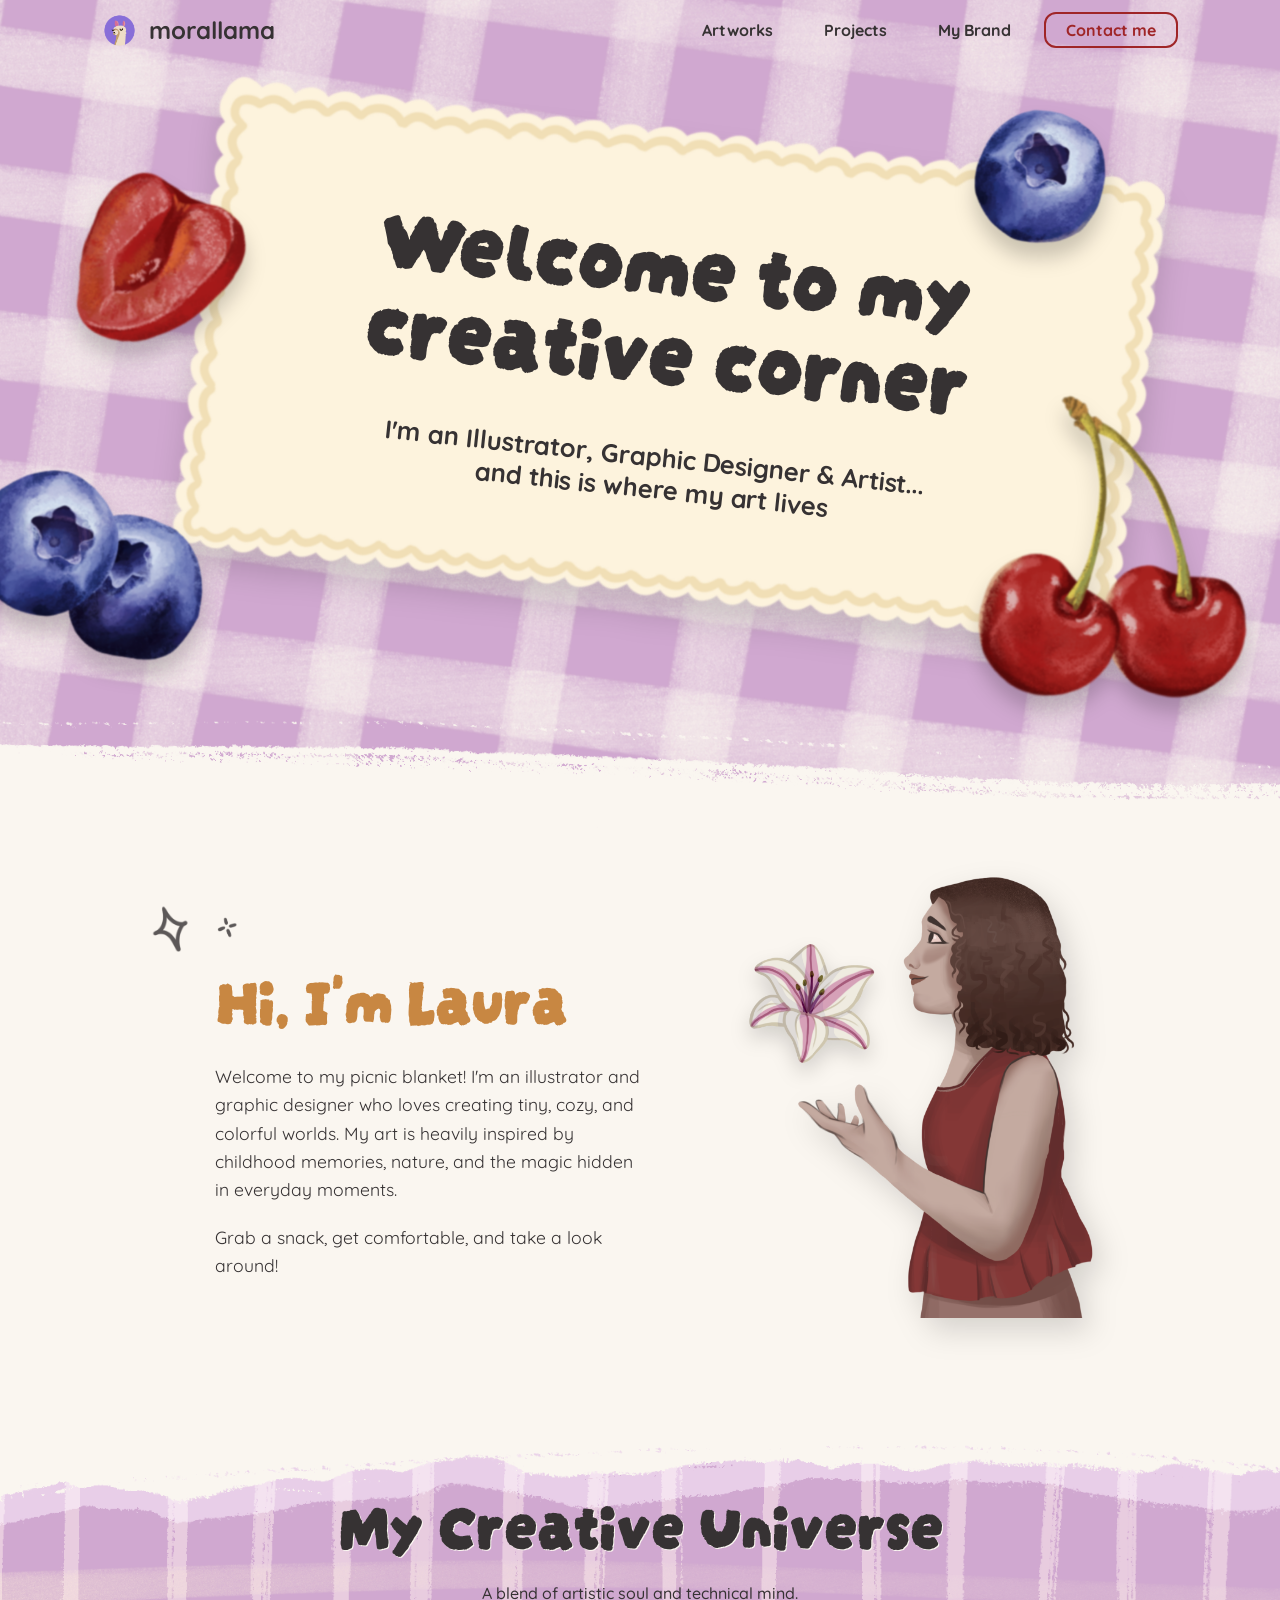
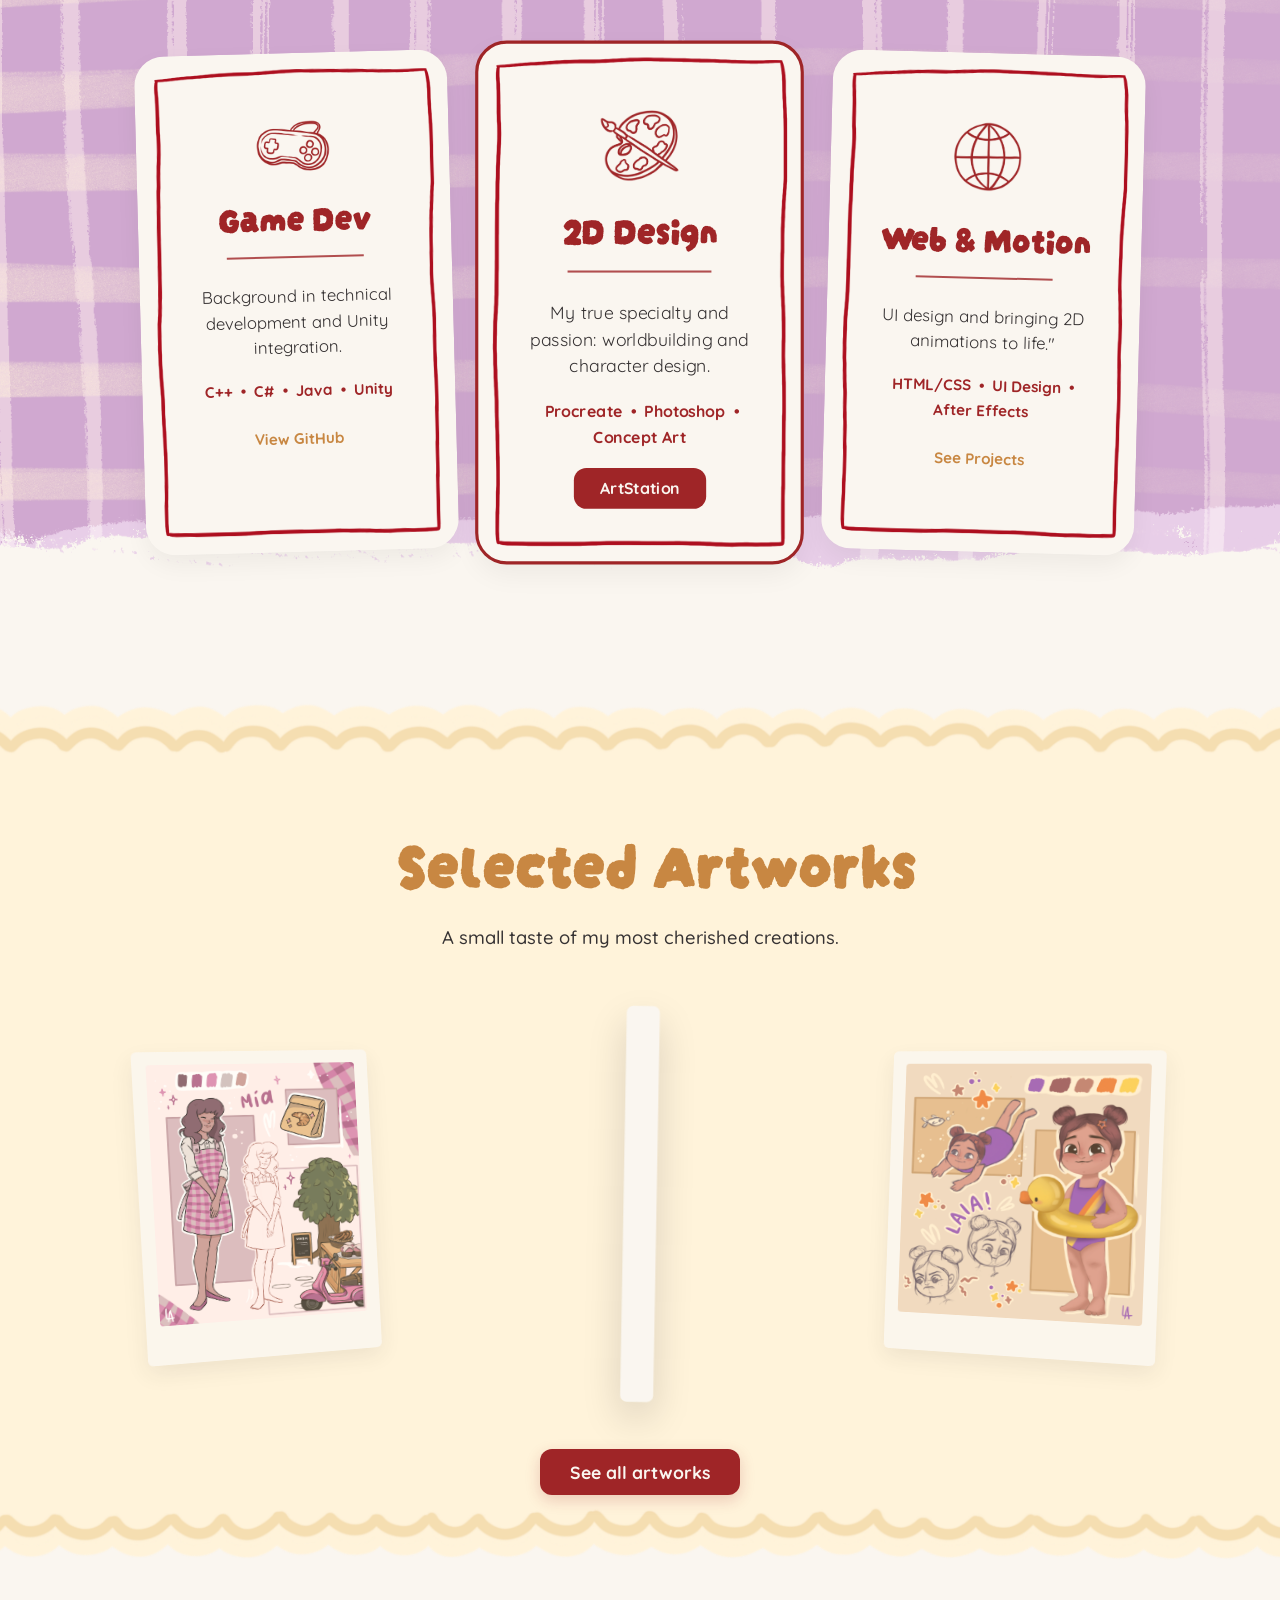
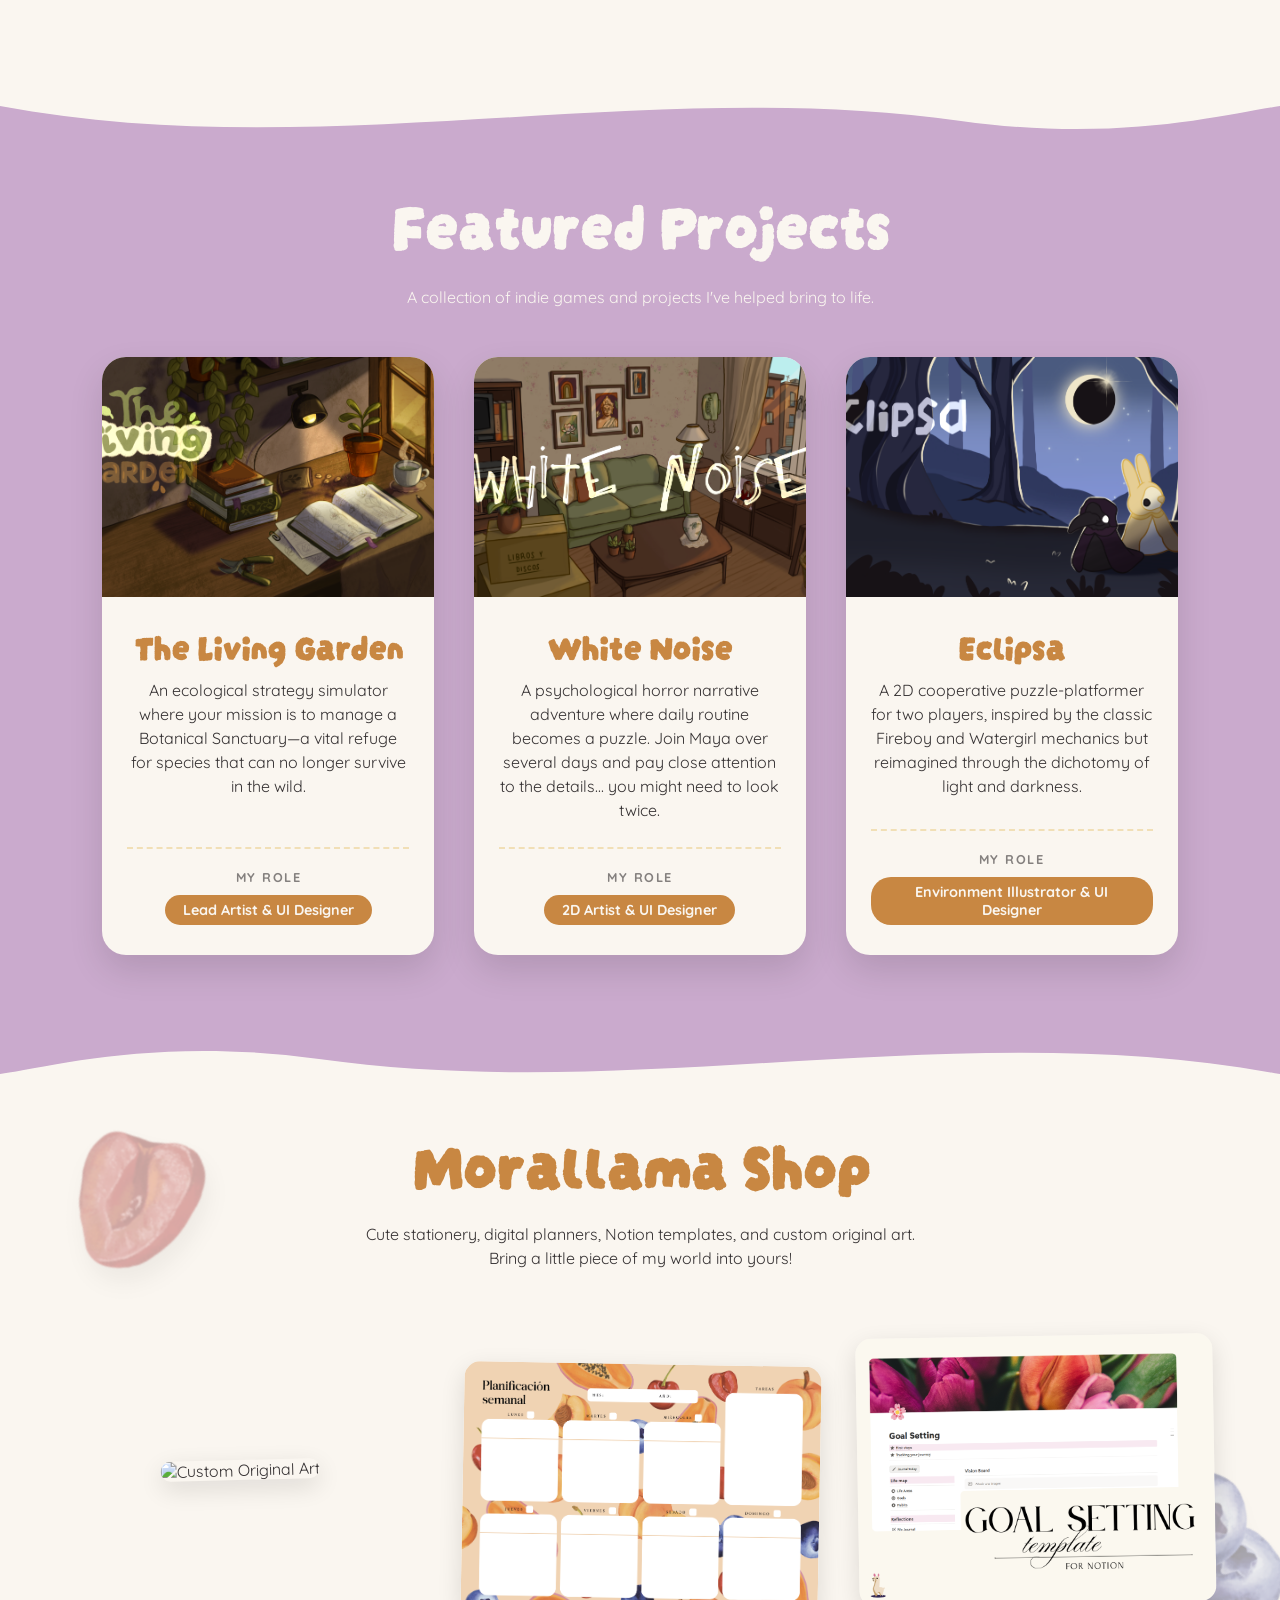
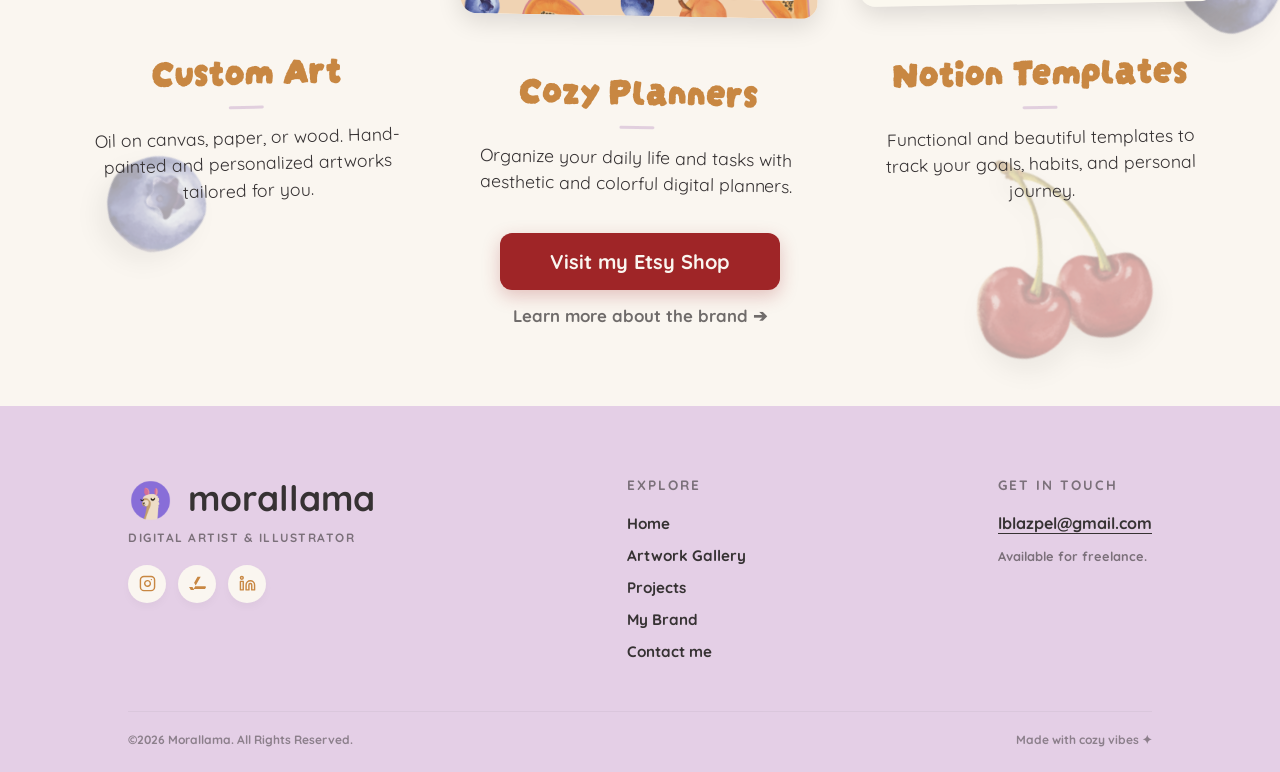
==== commit 1839d0c1: "Muchas más cosas" ====
--- a/index.html
+++ b/index.html
@@ -31,7 +31,7 @@
 
                 <div class="hero-text-wrapper">
                     <h1 class="hero-title-top">Welcome to my<br>creative corner</h1>
-                    <p class="hero-subtitle-bottom">I'm Laura, Illustrator, Graphic Designer & Artist...<br>and this is
+                    <p class="hero-subtitle-bottom">I'm an Illustrator, Graphic Designer & Artist...<br>and this is
                         where my art lives</p>
                 </div>
 
@@ -75,7 +75,7 @@
                     <img src="assets/icono_game.png" alt="Game Dev" class="menu-icon">
                     <h3>Game Dev</h3>
                     <hr class="menu-divider">
-                    <p>Formada en desarrollo técnico e integración en Unity.</p>
+                    <p>Background in technical development and Unity integration.</p>
                     <div class="menu-ingredients">
                         <span>C++</span> • <span>C#</span> • <span>Java</span> • <span>Unity</span>
                     </div>
@@ -88,7 +88,7 @@
                     <img src="assets/icono_art.png" alt="2D Design" class="menu-icon">
                     <h3>2D Design</h3>
                     <hr class="menu-divider">
-                    <p>Mi especialidad y pasión. Creación de mundos y personajes.</p>
+                    <p>My true specialty and passion: worldbuilding and character design.</p>
                     <div class="menu-ingredients">
                         <span>Procreate</span> • <span>Photoshop</span> • <span>Concept Art</span>
                     </div>
@@ -101,7 +101,7 @@
                     <img src="assets/icono_web.png" alt="Web & Motion" class="menu-icon">
                     <h3>Web & Motion</h3>
                     <hr class="menu-divider">
-                    <p>Diseño de interfaces y animaciones 2D con vida.</p>
+                    <p>UI design and bringing 2D animations to life."</p>
                     <div class="menu-ingredients">
                         <span>HTML/CSS</span> • <span>UI Design</span> • <span>After Effects</span>
                     </div>
@@ -114,35 +114,34 @@
     <div class="featured-art-wrapper">
         <section id="featured-art" class="featured-art">
             <h2><img src="assets/hormiga.png" alt="" class="title-decor-inline"> Selected Artworks</h2>
-            <p class="artworks-intro">A small taste of my most cherished creations, esparcidos con cariño sobre mi
-                mantel.</p>
+            <p class="artworks-intro">A small taste of my most cherished creations.</p>
 
             <div class="carousel-container">
                 <div class="polaroid-gallery" id="carousel-track">
 
                     <div class="polaroid-card">
                         <div class="polaroid-img-wrapper"><img src="assets/art1.png" alt=""></div>
-                        <div class="art-caption-sticky">A magical underwater concept scene.</div>
+                        <div class="art-caption-sticky">A magical underwater concept scene</div>
                     </div>
                     <div class="polaroid-card">
                         <div class="polaroid-img-wrapper"><img src="assets/art5.png" alt=""></div>
-                        <div class="art-caption-sticky">Laia - Detailed character sheet.</div>
+                        <div class="art-caption-sticky">Laia - Detailed character sheet</div>
                     </div>
                     <div class="polaroid-card">
                         <div class="polaroid-img-wrapper"><img src="assets/art3.png" alt=""></div>
-                        <div class="art-caption-sticky">Cozy treehouse digital painting.</div>
+                        <div class="art-caption-sticky">Cozy forest environment</div>
                     </div>
                     <div class="polaroid-card">
                         <div class="polaroid-img-wrapper"><img src="assets/art2.png" alt=""></div>
-                        <div class="art-caption-sticky">Spirited creature concept art.</div>
+                        <div class="art-caption-sticky">Cozy botanical workspace</div>
                     </div>
                     <div class="polaroid-card">
                         <div class="polaroid-img-wrapper"><img src="assets/art4.png" alt=""></div>
-                        <div class="art-caption-sticky">Dynamic character design study.</div>
+                        <div class="art-caption-sticky">Whimsical forest environment</div>
                     </div>
                     <div class="polaroid-card">
                         <div class="polaroid-img-wrapper"><img src="assets/art6.png" alt=""></div>
-                        <div class="art-caption-sticky">Warm colors and dreamy vibes.</div>
+                        <div class="art-caption-sticky">Mía - Character stylesheet</div>
                     </div>
 
                 </div>
@@ -176,11 +175,11 @@
                 </a>
                 <div class="project-info">
                     <h3>The Living Garden</h3>
-                    <p class="project-desc">Un simulador de estrategia ecológica y 'cozy' donde tu misión es gestionar
-                        un Santuario Botánico.</p>
+                    <p class="project-desc">An ecological strategy simulator where your mission is to manage a 
+                        Botanical Sanctuary—a vital refuge for species that can no longer survive in the wild.</p>
                     <div class="role-wrapper">
                         <span class="role-label">My Role</span>
-                        <span class="role-tag">2D Artist & UI Designer</span>
+                        <span class="role-tag">Lead Artist & UI Designer</span>
                     </div>
                 </div>
             </div>
@@ -192,11 +191,12 @@
                 </a>
                 <div class="project-info">
                     <h3>White Noise</h3>
-                    <p class="project-desc">Una experiencia narrativa y psicológica. Un proyecto personal desarrollado
-                        en una Game Jam que explora la memoria.</p>
+                    <p class="project-desc">A psychological horror narrative adventure where daily routine becomes 
+                        a puzzle. Join Maya over several days and pay close attention to the details... you might 
+                        need to look twice.</p>
                     <div class="role-wrapper">
                         <span class="role-label">My Role</span>
-                        <span class="role-tag">Lead Artist / Concept Art</span>
+                        <span class="role-tag">2D Artist & UI Designer</span>
                     </div>
                 </div>
             </div>
@@ -208,11 +208,12 @@
                 </a>
                 <div class="project-info">
                     <h3>Eclipsa</h3>
-                    <p class="project-desc">Un juego de aventura y misterio con una fuerte carga visual, basado en el
-                        contraste de luz y oscuridad.</p>
+                    <p class="project-desc">A 2D cooperative puzzle-platformer for two players, inspired by the 
+                        classic Fireboy and Watergirl mechanics but reimagined through the dichotomy of light and 
+                        darkness. </p>
                     <div class="role-wrapper">
                         <span class="role-label">My Role</span>
-                        <span class="role-tag">Illustrator & Animator</span>
+                        <span class="role-tag">Environment Illustrator & UI Designer</span>
                     </div>
                 </div>
             </div>
@@ -247,7 +248,7 @@
                 </div>
                 <h3>Custom Art</h3>
                 <div class="cute-divider"></div>
-                <p>Oil on canvas, paper, or wood. Hand-painted portraits and personalized artworks tailored for you.</p>
+                <p>Oil on canvas, paper, or wood. Hand-painted and personalized artworks tailored for you.</p>
             </div>
 
             <div class="product-card card-drop-center">
@@ -256,7 +257,7 @@
                 </div>
                 <h3>Cozy Planners</h3>
                 <div class="cute-divider"></div>
-                <p>Organize your daily life and tasks with my aesthetic and colorful digital planners.</p>
+                <p>Organize your daily life and tasks with aesthetic and colorful digital planners.</p>
             </div>
 
             <div class="product-card card-tilt-right">
--- a/style.css
+++ b/style.css
@@ -1707,12 +1707,11 @@
    ========================================= */
 .projects-hero {
     position: relative;
-    padding: 130px 5% 40px 5%;
-    /* Ajustado para subir el contenido */
+    padding: 100px 5% 40px 5%; /* Reducimos el padding superior (antes 130px) */
     display: flex;
     justify-content: center;
     align-items: center;
-    min-height: 400px;
+    min-height: 280px; /* ¡LA CLAVE! Reducimos drásticamente la altura (antes 400px) */
     margin-bottom: 0 !important;
     padding-bottom: 0 !important;
 }
@@ -1726,7 +1725,6 @@
     height: calc(100% + 80px);
     object-fit: cover;
     object-position: bottom center;
-    /* ← cambia top por bottom */
     z-index: 1;
 }
 
@@ -1734,8 +1732,7 @@
 .banner-text-group {
     position: relative;
     z-index: 10;
-    margin-top: -30px;
-    /* Sube el título y botones */
+    margin-top: -100px; /* Lo ajustamos para que quede centrado en el nuevo banner más estrecho */
     text-align: center;
 }
 
@@ -2473,4 +2470,448 @@
     background-color: var(--color-morado);
     margin: 0 20px;
     border-radius: 2px;
+}
+
+/* =========================================
+   ESTILOS DE ILUSTRACIÓN Y BRANDING (CORREGIDO)
+   ========================================= */
+
+/* --- MENÚ TIMELINE (CORREGIDO PARA QUE NO SE SUBA) --- */
+.game-side-nav {
+    width: 200px;
+    position: sticky;
+    top: 100px;
+    height: fit-content; /* ¡LA CLAVE! Ahora se ajusta al contenido y no a la pantalla */
+    padding: 20px 0 40px 4%; /* He reducido el padding superior para que no quede tan abajo */
+    box-sizing: border-box;
+    z-index: 100;
+    align-self: flex-start;
+}
+/* --- Layout Dividido para Libros --- */
+.editorial-split {
+    display: flex;
+    align-items: flex-start;
+    gap: 40px;
+}
+
+/* Alineación perfecta quitando el margen superior del primer párrafo */
+.editorial-text p:first-child {
+    margin-top: 0;
+}
+
+.editorial-image {
+    flex: 0 0 45%; /* Hace la imagen un pelín más grande para equilibrar el texto */
+    max-width: 480px;
+    margin-top: 5px; /* Micro-ajuste para que la foto se alinee milimétricamente con el texto */
+}
+
+.editorial-image .editorial-cover-img {
+    width: 100%;
+    height: auto;
+    display: block;
+    border-radius: 8px; /* Bordes un poco menos redondeados, más estilo libro físico */
+    
+    /* Sombra suave, elegante y centrada (fuera la sombra rara lateral) */
+    box-shadow: 0 10px 25px rgba(0,0,0,0.08); 
+    border: 1px solid rgba(0,0,0,0.03); /* Un bordecito súper sutil para enmarcarlo */
+    
+    transition: transform 0.4s ease, box-shadow 0.4s ease;
+}
+
+.editorial-image .editorial-cover-img:hover {
+    transform: translateY(-5px); /* Salto limpio hacia arriba, sin rotaciones */
+    box-shadow: 0 15px 35px rgba(0,0,0,0.12);
+}
+
+.editorial-text {
+    flex: 1; /* El texto ocupa el 60% restante */
+    text-align: left;
+}
+
+/* --- Títulos gigantes para los libros (ahora arriba del todo) --- */
+.editorial-title {
+    font-family: 'Darumadrop One', cursive !important;
+    font-size: 3.5rem !important;
+    color: var(--color-oro) !important;
+    margin: 0 0 30px 0 !important; /* Margen por debajo para separarlo de la foto y el texto */
+    line-height: 1.1;
+    text-align: left;
+}
+
+/* --- Que se note que la portada se puede hacer clic --- */
+.editorial-cover-img {
+    cursor: pointer;
+}
+
+/* --- Nuevo botón para libros (Elegante y acorde a la sección) --- */
+.btn-editorial {
+    display: inline-block;
+    background-color: var(--white);
+    color: var(--color-oro);
+    border: 2px solid var(--color-oro); /* Borde dorado */
+    font-family: 'Quicksand', sans-serif;
+    font-weight: 700;
+    font-size: 1.1rem;
+    padding: 12px 30px;
+    border-radius: 30px;
+    text-decoration: none;
+    transition: all 0.3s ease;
+    box-shadow: 0 4px 15px rgba(200, 135, 66, 0.1);
+}
+
+.btn-editorial:hover {
+    background-color: var(--color-oro); /* Se rellena de dorado al pasar el ratón */
+    color: var(--white);
+    transform: translateY(-3px);
+    box-shadow: 0 8px 20px rgba(200, 135, 66, 0.3);
+}
+
+/* --- Galería de Logos (Estilo Lienzo / Brand Board) --- */
+.logos-board {
+    display: flex;
+    flex-wrap: wrap;
+    gap: 40px;
+    justify-content: center;
+    align-items: center;
+    background-color: rgba(250, 246, 240, 0.7); /* Fondo unificado sutil */
+    padding: 50px;
+    border-radius: 24px;
+    border: 2px dashed rgba(202, 170, 205, 0.5); /* Borde punteado morado muy suave */
+}
+
+.logos-board .asset-item {
+    flex: 1 1 200px;
+    max-width: 280px;
+    background-color: transparent !important; /* Fuera cajas blancas rídigas */
+    padding: 0;
+    border-radius: 0;
+    box-shadow: none !important; /* Fuera sombras de la caja */
+    transition: transform 0.3s ease;
+}
+
+.logos-board .asset-item:hover {
+    transform: scale(1.1) !important;
+}
+
+.logos-board .asset-item img {
+    width: 100%;
+    height: auto;
+    max-height: 200px;
+    object-fit: contain;
+    mix-blend-mode: multiply; /* MAGIA: Elimina los fondos blancos de las imágenes */
+}
+
+/* Adaptación a móviles para que la foto se ponga arriba y el texto abajo */
+@media (max-width: 850px) {
+    .editorial-split {
+        flex-direction: column-reverse; /* Magia: en móvil pone la foto arriba y el texto abajo */
+        align-items: center;
+        gap: 30px;
+    }
+    
+    .editorial-image {
+        flex: 0 0 100%;
+        max-width: 300px;
+    }
+}
+
+/* =========================================
+   21. PÁGINA DE CONTACTO (ESTILO COZY)
+   ========================================= */
+/* --- Contenedor Principal (Reducido el espacio superior de 140px a 100px) --- */
+.contact-page-container {
+    min-height: 85vh;
+    padding: 100px 10% 80px 10%; 
+    display: flex;
+    align-items: center;
+    gap: 60px;
+    max-width: 1300px;
+    margin: 0 auto;
+}
+
+/* --- Columna Izquierda --- */
+.contact-info-side {
+    flex: 1;
+    text-align: left;
+}
+
+/* --- Etiqueta "Available for Freelance" (Ahora encaja con tu paleta) --- */
+.freelance-tag {
+    display: inline-block;
+    background-color: var(--color-lila); /* Lila suave */
+    color: var(--color-marron-oscuro); /* Marrón oscuro para contrastar */
+    border: 1px dashed var(--color-morado); /* Un borde muy cuqui */
+    padding: 6px 16px;
+    border-radius: 20px;
+    font-size: 0.85rem;
+    font-weight: 700;
+    margin-bottom: 20px;
+}
+.contact-title {
+    font-family: 'Darumadrop One', cursive;
+    font-size: 4rem;
+    color: var(--color-oro);
+    margin: 0 0 20px 0;
+    line-height: 1.1;
+}
+
+.contact-subtitle {
+    font-size: 1.1rem;
+    line-height: 1.6;
+    margin-bottom: 35px;
+    opacity: 0.8;
+}
+
+.mail-label {
+    display: block;
+    font-size: 0.9rem;
+    font-weight: 700;
+    margin-bottom: 8px;
+    opacity: 0.6;
+}
+
+.contact-illustration-wrapper {
+    margin-top: 40px;
+    animation: floating 5s ease-in-out infinite;
+}
+
+.contact-avatar-deco {
+    width: 120px;
+    opacity: 0.8;
+}
+
+/* --- Columna Derecha (Formulario) --- */
+.contact-form-side {
+    flex: 1;
+}
+
+.form-card {
+    background-color: var(--white);
+    padding: 40px;
+    border-radius: 30px;
+    box-shadow: 0 15px 40px rgba(0,0,0,0.06);
+    border: 1px solid rgba(202, 170, 205, 0.2); /* Borde lila muy sutil */
+}
+
+.form-group {
+    margin-bottom: 25px;
+    text-align: left;
+}
+
+.form-group label {
+    display: block;
+    font-weight: 700;
+    margin-bottom: 8px;
+    font-size: 0.95rem;
+    color: var(--color-marron-oscuro);
+}
+
+.form-group input, 
+.form-group select, 
+.form-group textarea {
+    width: 100%;
+    padding: 12px 18px;
+    border-radius: 12px;
+    border: 2px solid var(--color-lila);
+    background-color: var(--white);
+    font-family: 'Quicksand', sans-serif;
+    font-size: 1rem;
+    color: var(--color-marron-oscuro);
+    transition: all 0.3s ease;
+    box-sizing: border-box;
+}
+
+.form-group input:focus, 
+.form-group select:focus, 
+.form-group textarea:focus {
+    outline: none;
+    border-color: var(--color-oro);
+    box-shadow: 0 0 0 4px rgba(200, 135, 66, 0.1);
+}
+
+/* --- Botón del Formulario (Más suave y cálido) --- */
+.btn-send {
+    display: inline-block;
+    background-color: var(--color-oro); /* Tono dorado/cálido, mucho menos agresivo que el rojo */
+    color: var(--white);
+    font-family: 'Quicksand', sans-serif;
+    font-weight: 700;
+    font-size: 1.1rem;
+    padding: 14px 30px;
+    border-radius: 12px;
+    text-decoration: none;
+    transition: all 0.3s ease;
+    box-shadow: 0 4px 15px rgba(200, 135, 66, 0.2);
+    border: none;
+    cursor: pointer;
+    width: 100%;
+}
+
+.btn-send:hover {
+    background-color: var(--color-marron-oscuro); /* Se vuelve marrón al pasar el ratón */
+    transform: translateY(-3px);
+    box-shadow: 0 8px 20px rgba(54, 50, 51, 0.2);
+}
+
+/* Adaptación a móviles */
+@media (max-width: 950px) {
+    .contact-page-container {
+        flex-direction: column;
+        padding-top: 120px;
+        text-align: center;
+    }
+    
+    .contact-info-side {
+        text-align: center;
+    }
+    
+    .contact-title {
+        font-size: 3rem;
+    }
+}
+
+/* --- Ajuste específico para el texto del banner de Artworks --- */
+.hero-intro-text {
+    max-width: 600px;
+    margin: 0 auto;
+    font-size: 1.15rem;
+    font-weight: 500;
+    color: var(--color-marron-oscuro);
+    opacity: 0.8;
+}
+
+/* --- Iconos Circulares (Visibilidad Mejorada) --- */
+.contact-icon-circle {
+    width: 42px; /* Los hacemos un pelín más grandes */
+    height: 42px;
+    background-color: var(--white);
+    border-radius: 50%;
+    display: flex;
+    align-items: center;
+    justify-content: center;
+    color: var(--color-oro); /* Mantenemos tu color dorado */
+    
+    /* Le damos una sombra dorada muy suave y un bordecito para que no se funda con el fondo */
+    box-shadow: 0 4px 12px rgba(200, 135, 66, 0.15); 
+    border: 1px solid rgba(200, 135, 66, 0.15);
+    flex-shrink: 0;
+}
+
+.contact-icon-circle svg {
+    width: 22px; /* El dibujo por dentro también crece */
+    height: 22px;
+    stroke-width: 2.5; /* ¡EL TRUCO! Hacemos que la línea sea más gordita para que se lea perfecto */
+}
+
+.detail-item {
+    display: flex;
+    align-items: center;
+    gap: 15px;
+    margin-bottom: 12px;
+}
+
+/* --- Botón Porfolio Destacado --- */
+.btn-portfolio-featured {
+    display: flex;
+    align-items: center;
+    gap: 12px;
+    background-color: var(--color-lila); /* Color lila sólido para que destaque */
+    padding: 8px 24px 8px 8px; /* Menos espacio a la izquierda para el icono */
+    border-radius: 40px;
+    text-decoration: none;
+    color: var(--color-marron-oscuro);
+    font-weight: 700;
+    font-size: 1rem;
+    transition: all 0.3s ease;
+    box-shadow: 0 5px 15px rgba(202, 170, 205, 0.3);
+}
+
+.portfolio-icon-inside {
+    width: 34px;
+    height: 34px;
+    background-color: var(--white);
+    border-radius: 50%;
+    display: flex;
+    align-items: center;
+    justify-content: center;
+    color: var(--color-oro);
+    transition: all 0.3s ease;
+}
+
+.portfolio-icon-inside svg {
+    width: 16px;
+    height: 16px;
+}
+
+/* Efecto hover del botón */
+.btn-portfolio-featured:hover {
+    transform: translateY(-3px);
+    background-color: var(--color-oro);
+    color: var(--white);
+    box-shadow: 0 8px 25px rgba(200, 135, 66, 0.3);
+}
+
+.btn-portfolio-featured:hover .portfolio-icon-inside {
+    color: var(--color-oro);
+    transform: rotate(-10deg);
+}
+
+.detail-icon {
+    font-size: 1.2rem;
+    opacity: 0.8;
+}
+
+.detail-text {
+    opacity: 0.7;
+}
+
+/* --- Agrupación del email y botón de portfolio --- */
+.contact-action-group {
+    display: flex;
+    align-items: center; /* Centra verticalmente el email y el botón */
+    gap: 30px; 
+    margin-bottom: 30px;
+    flex-wrap: wrap; /* Si la pantalla es pequeña, el botón bajará a la siguiente línea */
+}
+
+.contact-direct-mail {
+    margin-bottom: 0; /* Le quitamos el margen que tenía antes para que se alinee con el botón */
+}
+
+/* --- Ajuste específico para el botón de descarga --- */
+.btn-download {
+    padding: 10px 24px;
+    font-size: 0.9rem;
+    background-color: var(--white); /* Fondo blanco para que resalte sobre la crema */
+}
+
+.btn-download:hover {
+    background-color: var(--color-lila);
+}
+
+/* =========================================
+   22. ARTWORKS BANNER (RESTAURADO A TAMAÑO GRANDE)
+   ========================================= */
+
+/* 1. Recuperamos el tamaño grande del banner solo para Artworks */
+.projects-hero.artworks-hero {
+    min-height: 450px !important; /* Volvemos al tamaño original espacioso */
+    padding-top: 100px !important;
+}
+
+/* 2. Bajamos el título y el texto a su posición original (centrada y relajada) */
+.artworks-hero .banner-text-group {
+    margin-top: -220px !important; /* Bajamos el texto para que no esté "pegado" arriba */
+}
+
+/* 3. Quitamos el "tirón" hacia arriba de la galería */
+.masonry-gallery {
+    margin-top: -70px !important; /* Le damos un poco de aire respecto al banner */
+    position: relative;
+    z-index: 10;
+}
+
+/* 4. Mantenemos la opacidad suave que te gustó */
+.artworks-bg {
+    opacity: 0.75; 
 }
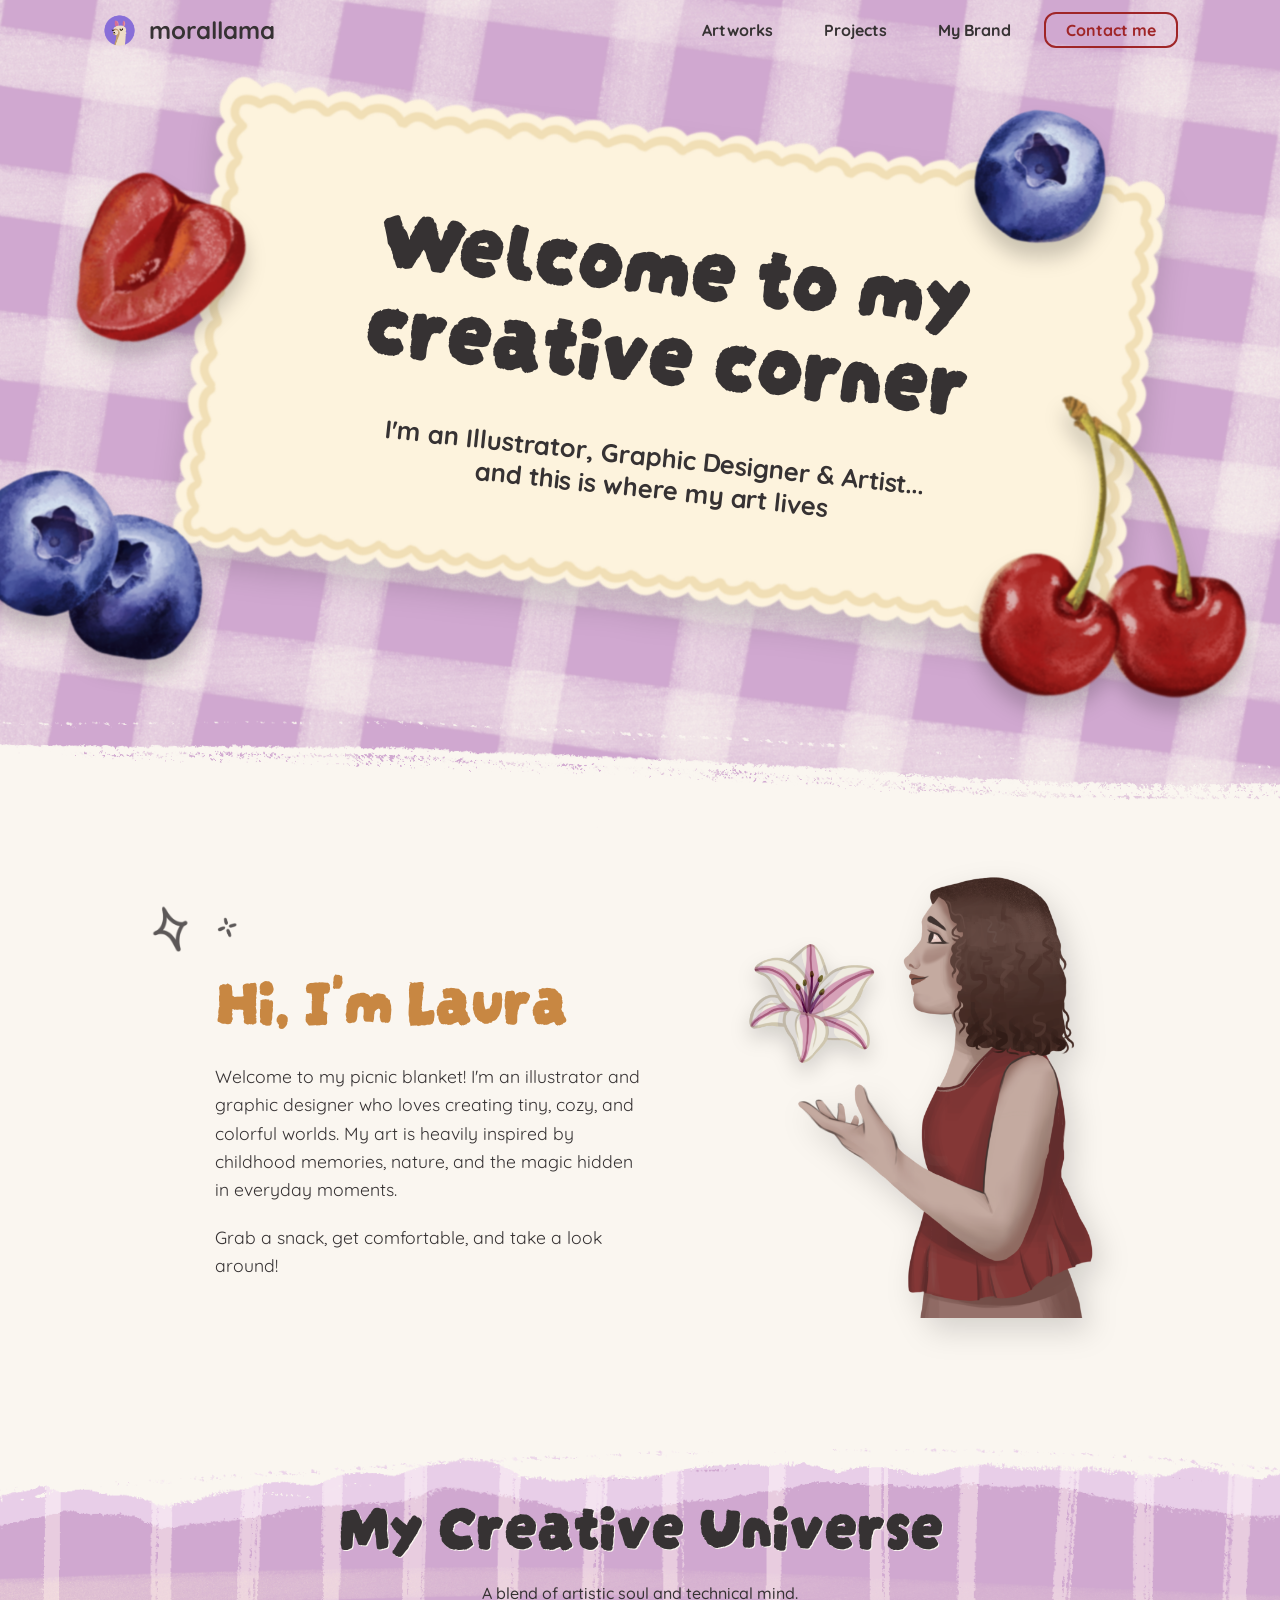
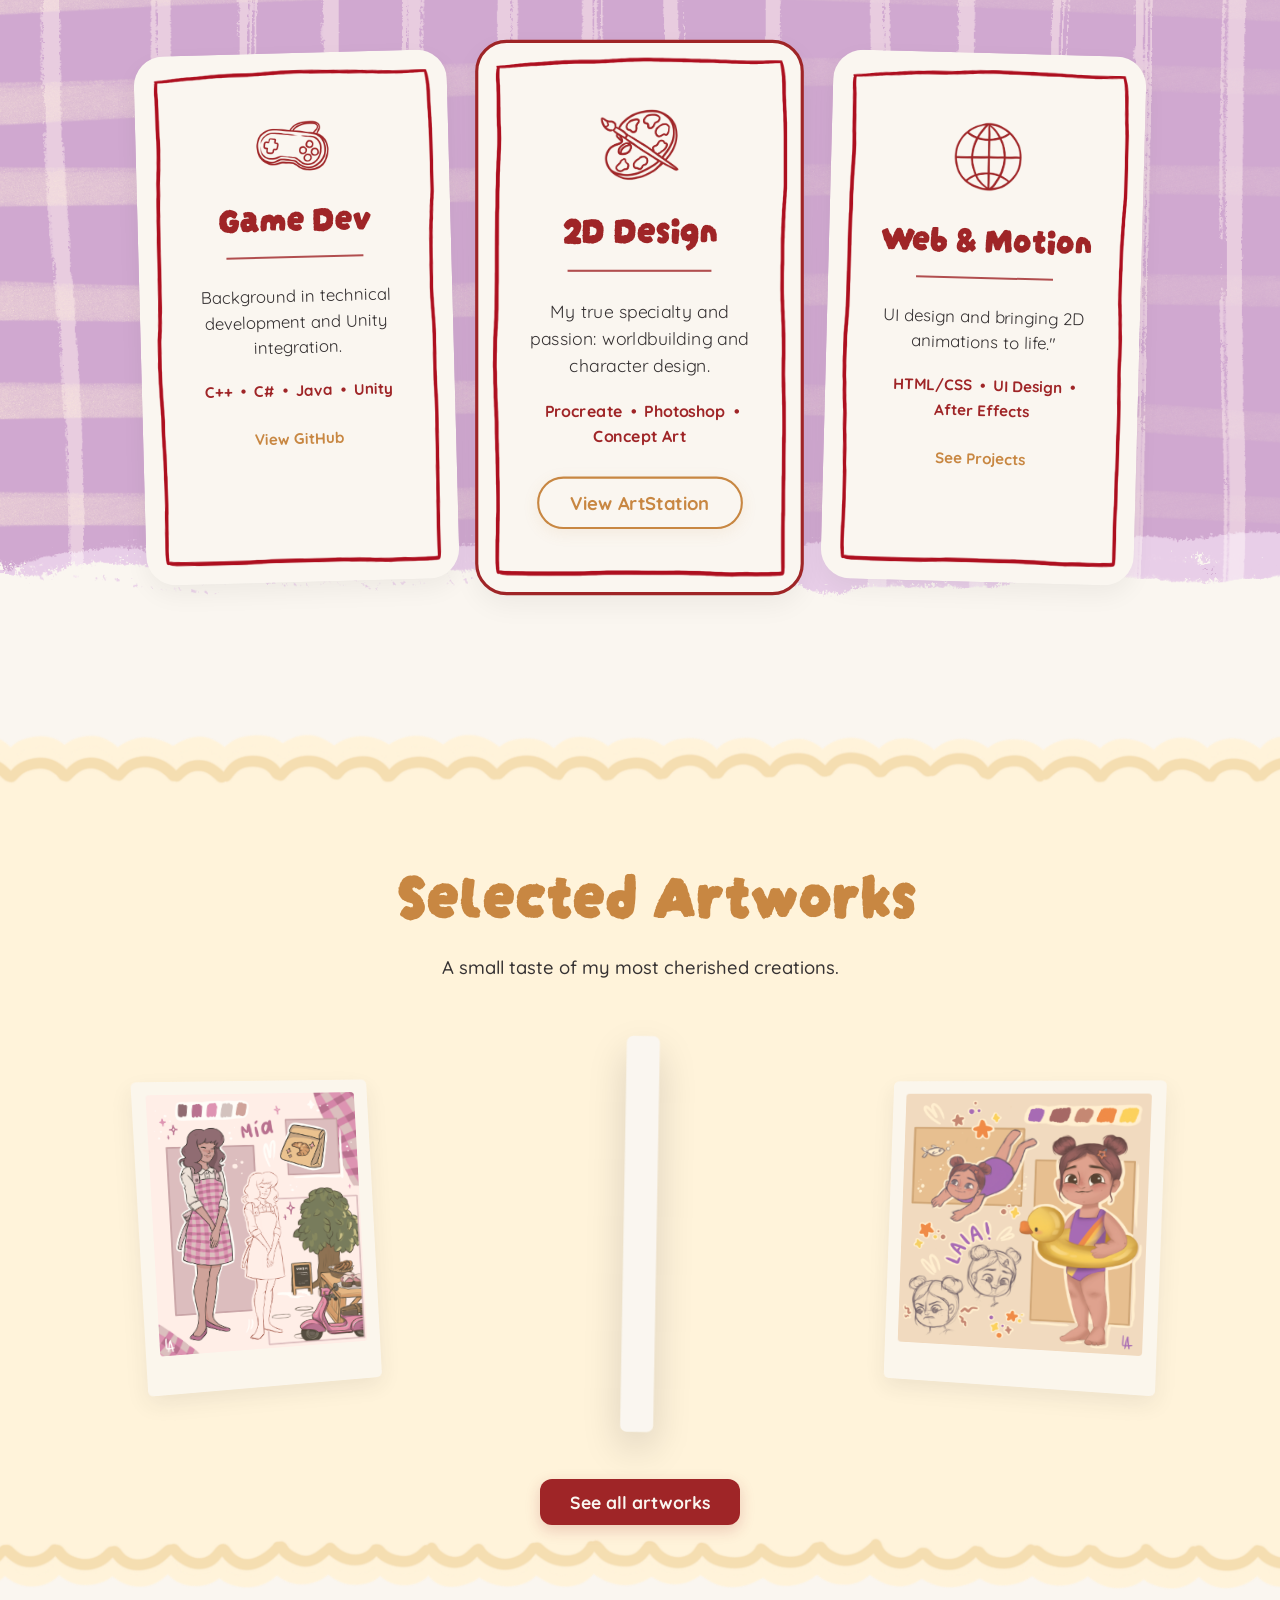
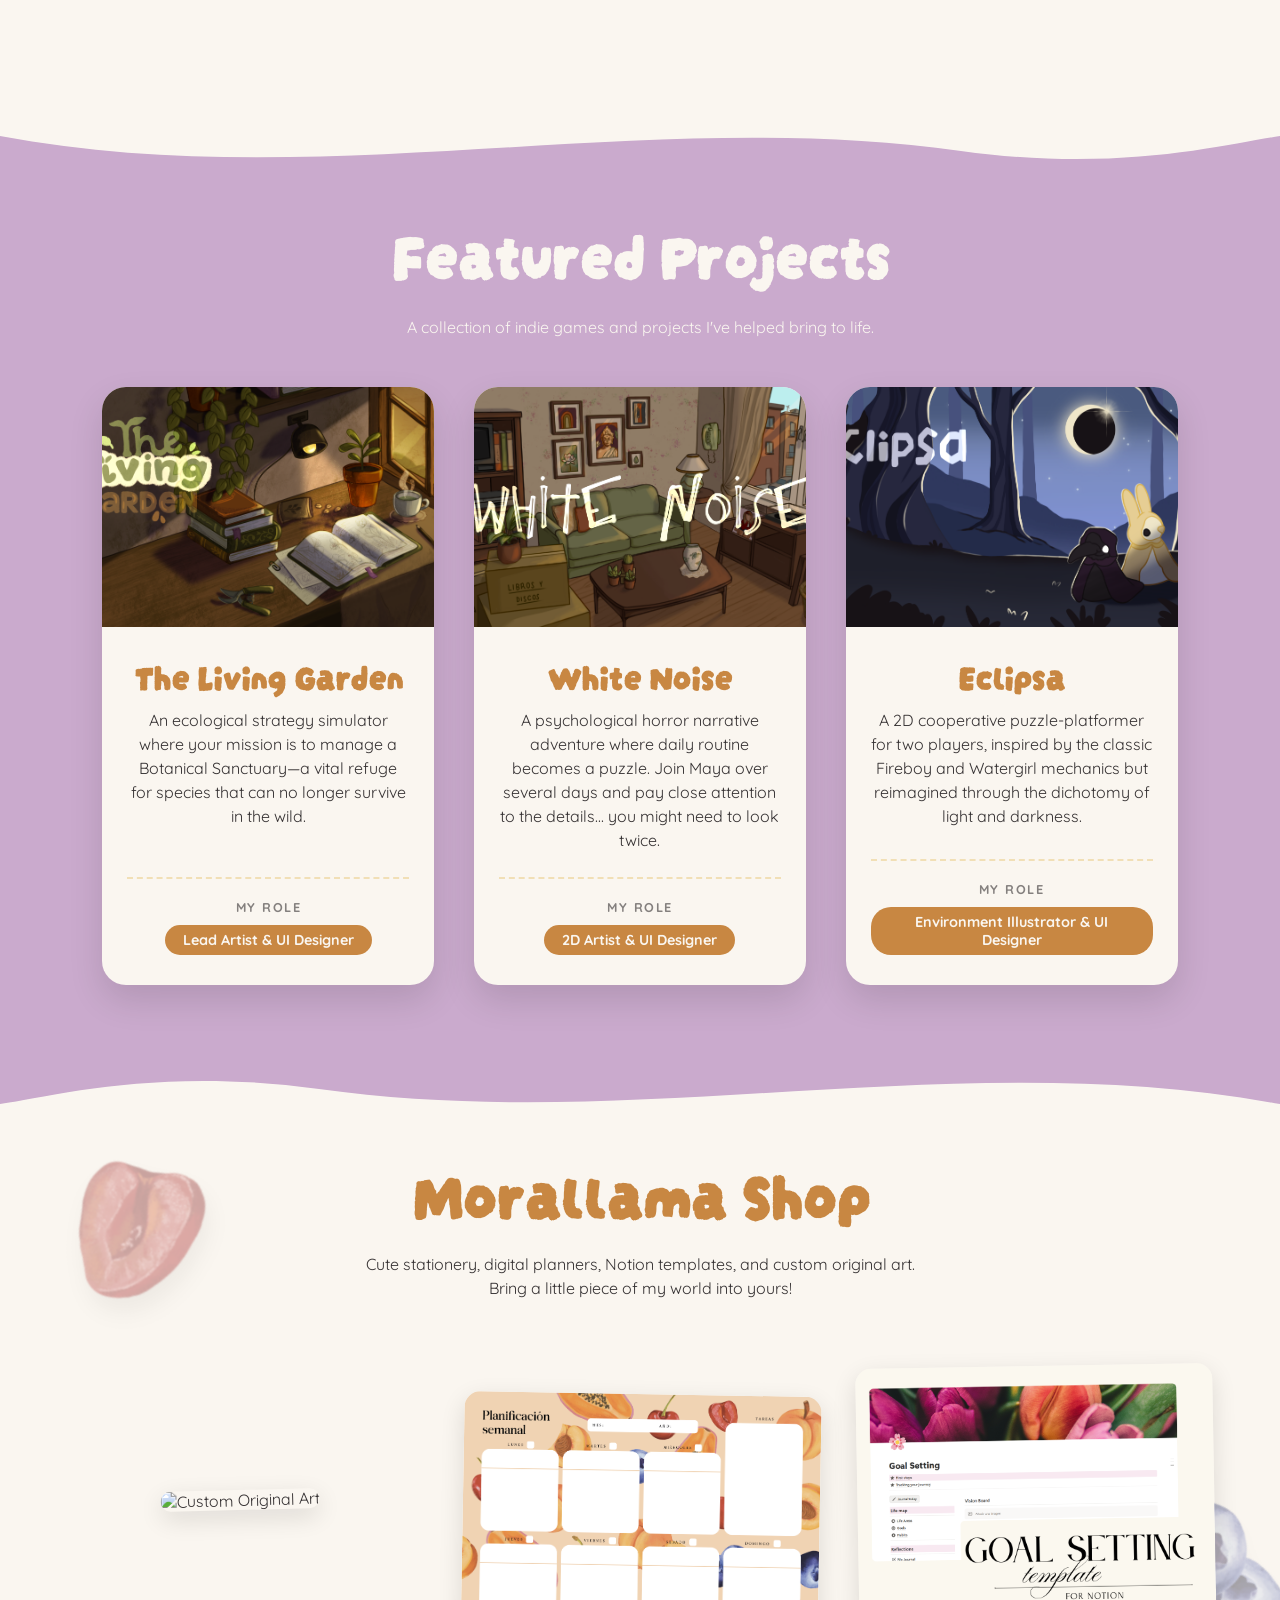
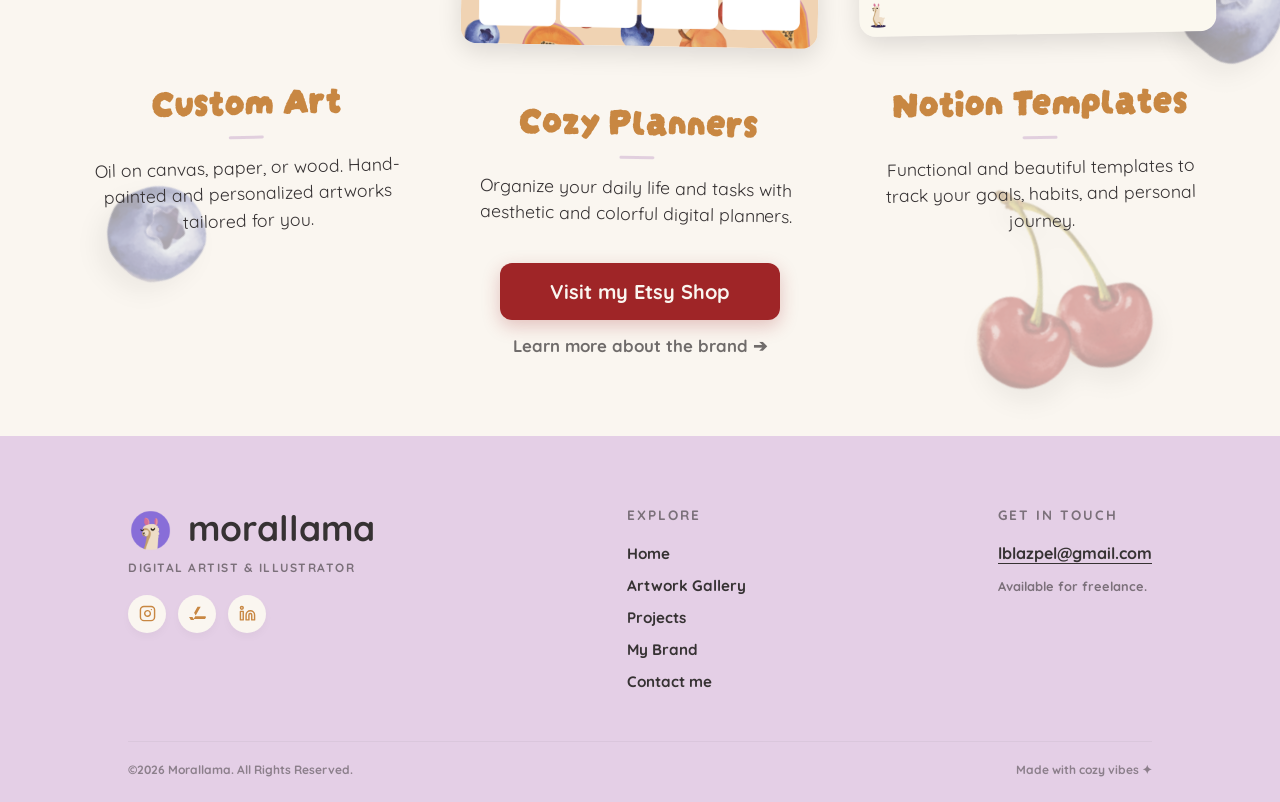
==== commit 0f381f8d: "Últimos cambios en web y cosillas de móvil" ====
--- a/index.html
+++ b/index.html
@@ -92,7 +92,7 @@
                     <div class="menu-ingredients">
                         <span>Procreate</span> • <span>Photoshop</span> • <span>Concept Art</span>
                     </div>
-                    <a href="https://lalachip.artstation.com" target="_blank" class="card-link btn-main">ArtStation</a>
+                    <a href="https://lalachip.artstation.com" target="_blank" class="btn-editorial">View ArtStation</a>
                 </div>
             </div>
 
@@ -105,7 +105,7 @@
                     <div class="menu-ingredients">
                         <span>HTML/CSS</span> • <span>UI Design</span> • <span>After Effects</span>
                     </div>
-                    <a href="#" class="card-link">See Projects</a>
+                    <a href="projects.html" class="card-link">See Projects</a>
                 </div>
             </div>
         </div>
@@ -244,7 +244,7 @@
         <div class="product-grid">
             <div class="product-card card-tilt-left">
                 <div class="product-img-wrapper">
-                    <img src="assets/cuadro.jpeg" alt="Custom Original Art">
+                    <img src="assets/cuadro.png" alt="Custom Original Art">
                 </div>
                 <h3>Custom Art</h3>
                 <div class="cute-divider"></div>
--- a/style.css
+++ b/style.css
@@ -1,10 +1,9 @@
 /* =========================================
-   1. IMPORTS Y FUENTES (ACTUALIZADO)
+   1. IMPORTACIONES, FUENTES Y VARIABLES
    ========================================= */
 @import url('https://fonts.googleapis.com/css2?family=Quicksand:wght@300;500;700&family=Patrick+Hand&display=swap');
 @import url('https://fonts.googleapis.com/css2?family=Darumadrop+One&display=swap');
 
-/* Fuentes para The Living Garden */
 @font-face {
     font-family: 'GardenTitle';
     src: url('assets/fuentes/Quote.ttf') format('truetype');
@@ -15,21 +14,16 @@
     src: url('assets/fuentes/27776_OcrA.ttf') format('truetype');
 }
 
-/* Fuentes para White Noise */
 @font-face {
     font-family: 'NoiseTitle';
     src: url('assets/fuentes/One%20Constant.ttf') format('truetype');
 }
 
-/* Fuentes para Eclipsa */
 @font-face {
     font-family: 'EclipsaTitle';
     src: url('assets/fuentes/font1.ttf') format('truetype');
 }
 
-/* =========================================
-   2. VARIABLES Y ESTILOS GENERALES
-   ========================================= */
 :root {
     --bg-crema: #f1dfb6;
     --color-amarillo: #fdf3dd;
@@ -41,17 +35,19 @@
     --white: #FAF6F0;
 }
 
+/* =========================================
+   2. ESTILOS BASE Y ANIMACIONES
+   ========================================= */
+html {
+    scroll-behavior: smooth;
+    overflow-x: hidden;
+}
+
 body {
     background-color: var(--white);
     font-family: 'Quicksand', sans-serif;
     color: var(--color-marron-oscuro);
     margin: 0;
-}
-
-html {
-    scroll-behavior: smooth;
-    overflow-x: hidden;
-    /* ← ponlo aquí en su lugar */
 }
 
 section {
@@ -67,33 +63,15 @@
     margin-bottom: 20px;
 }
 
-/* =========================================
-   3. ANIMACIONES BASE
-   ========================================= */
 @keyframes fadeInUp {
-    from {
-        opacity: 0;
-        transform: translateY(50px);
-    }
-
-    to {
-        opacity: 1;
-        transform: translateY(0);
-    }
+    from { opacity: 0; transform: translateY(50px); }
+    to { opacity: 1; transform: translateY(0); }
 }
 
 @keyframes floating {
-    0% {
-        transform: translateY(0px);
-    }
-
-    50% {
-        transform: translateY(-15px);
-    }
-
-    100% {
-        transform: translateY(0px);
-    }
+    0% { transform: translateY(0px); }
+    50% { transform: translateY(-15px); }
+    100% { transform: translateY(0px); }
 }
 
 .animate-up {
@@ -106,8 +84,9 @@
 }
 
 /* =========================================
-   4. BARRA DE NAVEGACIÓN
+   3. COMPONENTES GLOBALES (Nav, Footer, Lightbox)
    ========================================= */
+/* --- Barra de Navegación --- */
 .transparent-nav {
     display: flex;
     justify-content: space-between;
@@ -127,13 +106,30 @@
 }
 
 .transparent-nav.scrolled {
-    background-color: rgba(250, 246, 240, 0.85);
+    background-color: rgba(250, 246, 240, 0.98);
     backdrop-filter: blur(10px);
     -webkit-backdrop-filter: blur(10px);
     box-shadow: 0 4px 20px rgba(0, 0, 0, 0.05);
     padding: 0.6rem 8%;
 }
 
+.logo-wrapper {
+    display: flex;
+    align-items: center;
+    gap: 12px;
+    text-decoration: none;
+}
+
+.nav-logo-icon {
+    width: 35px;
+    height: auto;
+    transition: transform 0.3s ease;
+}
+
+.logo-wrapper:hover .nav-logo-icon {
+    transform: rotate(-10deg) scale(1.1);
+}
+
 .logo {
     font-weight: 700;
     font-size: 1.5rem;
@@ -148,7 +144,6 @@
     margin: 0;
 }
 
-/* --- ENLACES DEL MENÚ --- */
 .transparent-nav ul li a {
     text-decoration: none !important;
     color: var(--color-marron-oscuro);
@@ -157,10 +152,8 @@
     font-weight: 700;
     transition: color 0.3s ease;
     position: relative;
-    /* Necesario para la línea animada */
-}
-
-/* La línea invisible que crece desde el centro */
+}
+
 .transparent-nav ul li a::after {
     content: '';
     position: absolute;
@@ -174,7 +167,6 @@
     border-radius: 2px;
 }
 
-/* Hover general: cambia color y la línea se expande */
 .transparent-nav ul li a:hover {
     background-color: transparent !important;
     color: var(--color-rojo) !important;
@@ -182,7 +174,6 @@
 
 .transparent-nav ul li a:hover::after {
     width: 70%;
-    /* La línea crece hasta ocupar el 70% de la palabra */
 }
 
 .transparent-nav.scrolled .logo,
@@ -192,18 +183,12 @@
 
 .transparent-nav.scrolled ul li a:hover {
     background-color: transparent;
-    /* Quitamos el recuadro de fondo */
-    color: var(--color-oro¡);
-    /* El texto cambia a naranja/oro */
+    color: var(--color-oro);
     text-decoration: underline;
-    /* Subrayado clásico */
     text-underline-offset: 6px;
-    /* Separación de la línea respecto al texto */
     text-decoration-thickness: 2px;
-    /* Grosor de la línea */
-}
-
-/* --- BOTÓN CONTACT ME (ESTILO OUTLINE) --- */
+}
+
 .transparent-nav ul li a.nav-btn-contact {
     border: 2px solid var(--color-rojo);
     background-color: transparent;
@@ -214,7 +199,6 @@
 
 .transparent-nav ul li a.nav-btn-contact::after {
     display: none;
-    /* Este botón no lleva la línea animada debajo */
 }
 
 .transparent-nav ul li a.nav-btn-contact:hover {
@@ -224,9 +208,260 @@
     box-shadow: 0 4px 10px rgba(159, 37, 39, 0.2);
 }
 
+/* --- Footer --- */
+.main-footer {
+    background-color: var(--color-lila);
+    padding: 70px 10% 25px 10%;
+    color: var(--color-marron-oscuro);
+}
+
+.footer-columns {
+    display: flex;
+    justify-content: space-between;
+    align-items: flex-start;
+    flex-wrap: wrap;
+    gap: 40px;
+    margin-bottom: 50px;
+    max-width: 1200px;
+    margin-left: auto;
+    margin-right: auto;
+}
+
+.footer-col {
+    display: flex;
+    flex-direction: column;
+    align-items: flex-start;
+    text-align: left;
+}
+
+.footer-logo-wrapper {
+    display: flex;
+    align-items: center;
+    gap: 15px;
+    text-decoration: none;
+    margin-bottom: 5px;
+}
+
+.footer-logo-icon {
+    width: 45px;
+    height: auto;
+    transition: transform 0.3s ease;
+}
+
+.footer-logo-wrapper:hover .footer-logo-icon {
+    transform: rotate(-10deg) scale(1.1);
+}
+
+.footer-logo {
+    font-size: 2.2rem;
+    font-weight: 700;
+    color: var(--color-marron-oscuro);
+    text-decoration: none;
+    margin-bottom: 5px;
+}
+
+.footer-subtitle {
+    font-size: 0.75rem;
+    text-transform: uppercase;
+    letter-spacing: 1.5px;
+    font-weight: 700;
+    opacity: 0.6;
+    margin: 0 0 20px 0;
+}
+
+.social-circles {
+    display: flex;
+    gap: 12px;
+}
+
+.icon-circle {
+    width: 38px;
+    height: 38px;
+    background-color: var(--white);
+    border-radius: 50%;
+    display: flex;
+    align-items: center;
+    justify-content: center;
+    color: var(--color-oro);
+    transition: all 0.3s ease;
+    text-decoration: none;
+    box-shadow: 0 4px 8px rgba(0, 0, 0, 0.03);
+}
+
+.icon-circle svg {
+    width: 17px;
+    height: 17px;
+}
+
+.icon-circle:hover {
+    background-color: var(--color-oro);
+    color: var(--white);
+    transform: translateY(-2px);
+}
+
+.footer-heading {
+    font-size: 0.85rem;
+    text-transform: uppercase;
+    letter-spacing: 2px;
+    font-weight: 700;
+    opacity: 0.6;
+    margin: 0 0 20px 0;
+}
+
+.footer-links {
+    list-style: none;
+    padding: 0;
+    margin: 0;
+    display: flex;
+    flex-direction: column;
+    gap: 12px;
+}
+
+.footer-links a {
+    text-decoration: none;
+    color: var(--color-marron-oscuro);
+    font-weight: 700;
+    font-size: 0.95rem;
+    transition: color 0.3s ease;
+}
+
+.footer-links a:hover {
+    color: var(--color-oro);
+}
+
+.email-wrapper {
+    position: relative;
+    cursor: pointer;
+    margin-bottom: 15px;
+}
+
+.main-footer .footer-email,
+.main-footer .footer-email a {
+    font-family: 'Quicksand', sans-serif;
+    font-size: 1rem;
+    font-weight: 700;
+    color: var(--color-marron-oscuro) !important;
+    text-decoration: underline !important;
+    text-underline-offset: 4px;
+    transition: color 0.3s ease;
+}
+
+.copy-tooltip {
+    position: absolute;
+    bottom: -15px;
+    left: 0;
+    font-size: 0.7rem;
+    font-weight: 700;
+    color: var(--color-oro);
+    opacity: 0;
+    transition: all 0.3s ease;
+    white-space: nowrap;
+    pointer-events: none;
+}
+
+.email-wrapper:hover .copy-tooltip {
+    opacity: 1;
+    bottom: -18px;
+}
+
+.email-wrapper:hover .footer-email {
+    color: var(--color-oro) !important;
+}
+
+.freelance-footer {
+    font-size: 0.8rem;
+    color: var(--color-marron-oscuro);
+    font-weight: 700;
+    opacity: 0.6;
+    margin: 0;
+}
+
+.footer-bottom {
+    display: flex;
+    justify-content: space-between;
+    border-top: 1px solid rgba(54, 50, 51, 0.1);
+    padding-top: 20px;
+    font-size: 0.75rem;
+    font-weight: 700;
+    opacity: 0.5;
+    max-width: 1200px;
+    margin: 0 auto;
+}
+
+.footer-bottom p {
+    margin: 0;
+}
+
+/* --- Lightbox Global --- */
+.lightbox {
+    position: fixed;
+    top: 0;
+    left: 0;
+    width: 100%;
+    height: 100%;
+    background: rgba(250, 246, 240, 0.95);
+    display: flex;
+    align-items: center;
+    justify-content: center;
+    z-index: 2000;
+    opacity: 0;
+    pointer-events: none;
+    transition: opacity 0.3s ease;
+}
+
+.lightbox.active {
+    opacity: 1;
+    pointer-events: auto;
+}
+
+.lightbox img {
+    max-width: 90%;
+    max-height: 90vh;
+    border-radius: 8px;
+    box-shadow: 0 10px 40px rgba(0, 0, 0, 0.3);
+}
+
+.lightbox-close {
+    position: absolute;
+    top: 30px;
+    right: 50px;
+    font-size: 3rem;
+    color: var(--color-marron-oscuro);
+    cursor: pointer;
+    font-family: 'Quicksand', sans-serif;
+    line-height: 1;
+    transition: color 0.3s ease;
+}
+
+.lightbox-close:hover {
+    color: var(--color-rojo);
+}
+
+/* --- Botones Genéricos --- */
+.btn-delicate {
+    display: inline-block;
+    background-color: transparent;
+    color: var(--color-marron-oscuro);
+    font-family: 'Quicksand', sans-serif;
+    font-weight: 700;
+    font-size: 1.05rem;
+    padding: 10px 30px;
+    border-radius: 30px;
+    border: 2px solid var(--color-lila);
+    text-decoration: none;
+    transition: all 0.3s ease;
+}
+
+.btn-delicate:hover {
+    background-color: var(--color-lila);
+    color: var(--color-marron-oscuro);
+    transform: translateY(-2px);
+}
+
 /* =========================================
-   5. HERO (PORTADA)
+   4. PÁGINA: INICIO (HOME)
    ========================================= */
+/* --- Hero --- */
 .hero {
     height: 100vh;
     background: url('assets/banner.png') center/cover no-repeat;
@@ -251,7 +486,6 @@
     max-width: 90vw;
     margin: 0 auto;
     left: 25px;
-    /* Desplazamos ligeramente a la derecha para compensar el giro */
 }
 
 .box-bg {
@@ -287,53 +521,20 @@
     margin: 0;
 }
 
-.fruit {
+.hero .fruit {
     position: absolute;
     z-index: 10;
     filter: drop-shadow(0px 15px 10px rgba(0, 0, 0, 0.2));
-    /* Hemos quitado la animación de aquí para manejarla por separado */
-}
-
-/* Animación combinada para el Hero: Aparecer escalonado + Flotar */
-.hero .fruit {
-    /* Ejecuta fadeInUp (1.2s) y LUEGO empieza floating con un retraso interno de 1.2s */
     animation: fadeInUp 1.2s ease-out forwards, floating 5s ease-in-out infinite 1.2s;
     opacity: 0;
-    /* Empiezan invisibles para que funcione el fadeInUp */
-}
-
-/* Para que no todas se muevan al mismo tiempo (efecto más natural) */
-.f-top-left {
-    top: 15%;
-    left: -10%;
-    width: 20%;
-    animation-delay: 0s;
-}
-
-.f-top-right {
-    top: 5%;
-    right: 5%;
-    width: 15%;
-    animation-delay: 1.5s;
-}
-
-.f-bottom-left {
-    bottom: -5%;
-    left: -20%;
-    width: 25%;
-    animation-delay: 0.7s;
-}
-
-.f-bottom-right {
-    bottom: -10%;
-    right: -10%;
-    width: 30%;
-    animation-delay: 2.2s;
-}
-
-/* =========================================
-   6. SOBRE MÍ
-   ========================================= */
+}
+
+.f-top-left { top: 15%; left: -10%; width: 20%; animation-delay: 0s; }
+.f-top-right { top: 5%; right: 5%; width: 15%; animation-delay: 1.5s; }
+.f-bottom-left { bottom: -5%; left: -20%; width: 25%; animation-delay: 0.7s; }
+.f-bottom-right { bottom: -10%; right: -10%; width: 30%; animation-delay: 2.2s; }
+
+/* --- Sobre mí --- */
 .about-intro {
     padding: 20px 10% 40px 10%;
     background-color: transparent;
@@ -404,27 +605,11 @@
     animation: floating 4s ease-in-out infinite;
 }
 
-.parallax-star {
-    position: absolute;
-    z-index: -1;
-    opacity: 0.8;
-}
-
-.star-1 {
-    top: 5px;
-    left: -15%;
-    width: 40px;
-}
-
-.star-2 {
-    top: 15px;
-    left: 0%;
-    width: 25px;
-}
-
-/* =========================================
-   7. SECCIÓN TOOLKIT (MENÚ PICNIC)
-   ========================================= */
+.parallax-star { position: absolute; z-index: -1; opacity: 0.8; }
+.star-1 { top: 5px; left: -15%; width: 40px; }
+.star-2 { top: 15px; left: 0%; width: 25px; }
+
+/* --- Toolkit --- */
 .toolkit-section {
     padding: 60px 8% 80px 8%;
     background-image: url('assets/divider.png');
@@ -473,25 +658,11 @@
     border: 3px solid transparent;
 }
 
-.card-left {
-    transform: rotate(-1.5deg);
-    background-image: url('assets/bg-game.png');
-}
-
-.card-right {
-    transform: rotate(1.5deg);
-    background-image: url('assets/bg-game.png');
-}
-
-.featured-card {
-    transform: scale(1.05);
-    background-image: url('assets/bg-game.png');
-    z-index: 2;
-    border: 3px solid var(--color-rojo);
-}
-
-.card-left:hover,
-.card-right:hover {
+.card-left { transform: rotate(-1.5deg); background-image: url('assets/bg-game.png'); }
+.card-right { transform: rotate(1.5deg); background-image: url('assets/bg-game.png'); }
+.featured-card { transform: scale(1.05); background-image: url('assets/bg-game.png'); z-index: 2; border: 3px solid var(--color-rojo); }
+
+.card-left:hover, .card-right:hover {
     transform: translateY(-12px) rotate(0deg);
     box-shadow: 0 20px 40px rgba(0, 0, 0, 0.1);
 }
@@ -501,12 +672,7 @@
     box-shadow: 0 20px 40px rgba(0, 0, 0, 0.1);
 }
 
-.menu-icon {
-    width: 80px;
-    height: auto;
-    margin: 0 auto 15px auto;
-    display: block;
-}
+.menu-icon { width: 80px; height: auto; margin: 0 auto 15px auto; display: block; }
 
 .menu-divider {
     border: none;
@@ -539,10 +705,7 @@
     line-height: 1.6;
 }
 
-.menu-ingredients span {
-    display: inline-block;
-    padding: 0 4px;
-}
+.menu-ingredients span { display: inline-block; padding: 0 4px; }
 
 .card-link {
     text-decoration: none;
@@ -558,25 +721,9 @@
     border-bottom: 2px solid var(--color-rojo);
 }
 
-.btn-main {
-    background-color: var(--color-rojo);
-    color: var(--white) !important;
-    padding: 10px 25px;
-    border-radius: 12px;
-    border-bottom: none !important;
-}
-
-.btn-main:hover {
-    background-color: var(--color-marron-oscuro);
-    transform: translateY(-3px);
-}
-
-/* =========================================
-   8. OBRAS DESTACADAS (AJUSTE DE FONDO Y CARRUSEL 3D)
-   ========================================= */
+/* --- Featured Artworks Carousel (Home) --- */
 .featured-art-wrapper {
     margin-top: -10px;
-    /* Reducido al mínimo: no deja línea blanca, pero NUNCA esconde el mantel */
     position: relative;
     z-index: 1;
     overflow: hidden;
@@ -584,15 +731,10 @@
 
 .featured-art {
     width: 100%;
-    /* Aumentamos el 80px final a 140px para darle espacio a las ondas de abajo */
     padding: 140px 0 140px 0;
     position: relative;
     background-image: url('assets/mantel2.png');
-
-    /* Mantiene la proporción perfecta siempre sin deformarse */
     background-size: cover;
-
-    /* Alineamos priorizando la parte superior (5%) para salvar el borde de arriba */
     background-position: center 5%;
     background-repeat: no-repeat;
 }
@@ -619,7 +761,6 @@
     opacity: 0.6;
 }
 
-/* --- CONTENEDOR Y FLECHAS --- */
 .carousel-container {
     max-width: 1400px;
     width: 95%;
@@ -647,13 +788,8 @@
     transition: transform 0.3s ease, color 0.3s ease;
 }
 
-.prev-arrow {
-    left: 0;
-}
-
-.next-arrow {
-    right: 0;
-}
+.prev-arrow { left: 0; }
+.next-arrow { right: 0; }
 
 .carousel-arrow:hover {
     color: var(--white);
@@ -661,20 +797,16 @@
     text-shadow: 0 4px 15px rgba(0, 0, 0, 0.6);
 }
 
-/* --- GALERÍA 3D --- */
 .polaroid-gallery {
     position: relative;
     width: 100%;
     height: 450px;
-    /* Aumentamos altura para dar cabida a las imágenes más grandes */
     display: flex;
     justify-content: center;
     align-items: center;
     perspective: 1200px;
-    /* Efecto 3D un poco más suave */
-}
-
-/* --- TARJETAS POLAROID --- */
+}
+
 .polaroid-card {
     width: auto;
     background-color: var(--white);
@@ -682,7 +814,6 @@
     border-radius: 6px;
     box-shadow: 0 10px 25px rgba(0, 0, 0, 0.08);
     position: absolute;
-
     opacity: 0;
     visibility: hidden;
     transform: translateX(0) scale(0.5) rotateY(0deg);
@@ -690,11 +821,9 @@
     z-index: 0;
 }
 
-/* --- ESTADOS DEL CARRUSEL 3D (Espaciado Fijo en Píxeles) --- */
 .polaroid-card.carousel-item-left {
     opacity: 0.8;
     visibility: visible;
-    /* Usamos -380px fijos para que nunca se solapen sin importar el ancho de la foto */
     transform: translateX(-380px) scale(0.85) rotateY(15deg) rotate(-3deg);
     z-index: 10;
 }
@@ -720,7 +849,6 @@
     z-index: 30;
 }
 
-/* CAJA DE LA IMAGEN: MUCHO MÁS GRANDES */
 .polaroid-img-wrapper {
     border-radius: 4px;
     overflow: hidden;
@@ -728,12 +856,10 @@
 
 .polaroid-img-wrapper img {
     height: 300px;
-    /* Tamaño grandote recuperado */
     width: auto;
     display: block;
 }
 
-/* --- NOTITAS ADHESIVAS --- */
 .art-caption-sticky {
     position: absolute;
     background: rgba(255, 255, 255, 0.95);
@@ -751,26 +877,11 @@
     box-shadow: 0 5px 15px rgba(0, 0, 0, 0.1);
 }
 
-.polaroid-card.carousel-item-center:hover .art-caption-sticky {
-    opacity: 1;
-}
-
-.polaroid-card:nth-child(odd) .art-caption-sticky {
-    top: -20px;
-    right: -40px;
-    transform: rotate(5deg);
-}
-
-.polaroid-card:nth-child(even) .art-caption-sticky {
-    bottom: 20px;
-    left: -40px;
-    transform: rotate(-3deg);
-}
-
-/* --- BOTÓN --- */
-.btn-container {
-    margin-top: 20px;
-}
+.polaroid-card.carousel-item-center:hover .art-caption-sticky { opacity: 1; }
+.polaroid-card:nth-child(odd) .art-caption-sticky { top: -20px; right: -40px; transform: rotate(5deg); }
+.polaroid-card:nth-child(even) .art-caption-sticky { bottom: 20px; left: -40px; transform: rotate(-3deg); }
+
+.btn-container { margin-top: 20px; }
 
 .btn-more {
     display: inline-block;
@@ -791,932 +902,21 @@
     transform: translateY(-3px);
 }
 
-/* Adaptación a móviles */
-@media (max-width: 850px) {
-    .carousel-container {
-        max-width: 95%;
-    }
-
-    .carousel-arrow {
-        font-size: 2.5rem;
-        padding: 5px;
-    }
-
-    .polaroid-card.carousel-item-left,
-    .polaroid-card.carousel-item-right {
-        opacity: 0;
-        visibility: hidden;
-    }
-
-    .polaroid-img-wrapper img {
-        height: 240px;
-    }
-}
-
 /* =========================================
-   9. PROYECTOS Y JUEGOS (ONDAS ASIMÉTRICAS Y TARJETAS LIMPIAS)
+   5. PÁGINA: PROYECTOS
    ========================================= */
-.projects-section {
-    /* EL TRUCO: 130px de margen superior separan esta sección físicamente del mantel */
-    margin-top: 130px;
-    /* Reducimos el padding superior para que el título casi toque la onda */
-    padding: 10px 8% 60px 8%;
-    background-color: var(--color-morado);
-    position: relative;
-}
-
-/* --- NUEVAS ONDAS ANCLADAS --- */
-.wave-divider {
-    position: absolute;
-    left: 0;
-    width: 100%;
-    overflow: hidden;
-    line-height: 0;
-    z-index: 5;
-}
-
-.wave-divider svg {
-    display: block;
-    width: calc(100% + 1.3px);
-    height: 90px;
-    /* Altura perfecta para lucir las curvas asimétricas */
-}
-
-.wave-divider .shape-fill {
-    fill: var(--color-morado);
-}
-
-.wave-divider.top-wave {
-    top: 0;
-    /* Se proyecta hacia arriba ocupando parte de los 130px de margen, sin llegar a tocar el mantel */
-    transform: translateY(-99%);
-}
-
-.wave-divider.bottom-wave {
-    bottom: 0;
-    transform: translateY(99%) rotate(180deg);
-}
-
-/* --- TEXTOS PRINCIPALES --- */
-.projects-header {
-    margin-top: 0px;
-    /* Nos aseguramos de que no haya margen extra del contenedor */
-    margin-bottom: 50px;
-    position: relative;
-    z-index: 10;
-}
-
-.projects-section h2 {
-    margin-top: 0;
-    /* EL CULPABLE: Quitamos el margen invisible enorme que ponía el navegador */
-    color: var(--white);
-}
-
-.projects-intro {
-    color: var(--white);
-}
-
-/* --- CUADRÍCULA Y TARJETAS --- */
-.projects-container {
-    display: grid;
-    grid-template-columns: repeat(3, 1fr);
-    gap: 40px;
-    max-width: 1300px;
-    margin: 0 auto;
-    position: relative;
-    z-index: 10;
-}
-
-.project-card {
-    display: flex;
-    flex-direction: column;
-    background-color: var(--white);
-    border-radius: 24px;
-    padding: 0;
-    overflow: hidden;
-    box-shadow: 0 15px 35px rgba(0, 0, 0, 0.12);
-    transition: transform 0.4s ease, box-shadow 0.4s ease;
-}
-
-.project-card:hover {
-    transform: translateY(-10px);
-    box-shadow: 0 25px 50px rgba(0, 0, 0, 0.2);
-}
-
-.project-img-wrapper {
-    display: block;
-    width: 100%;
-    height: 240px;
-    overflow: hidden;
-    position: relative;
-}
-
-.project-img-wrapper img {
-    width: 100%;
-    height: 100%;
-    object-fit: cover;
-    transition: transform 0.5s ease;
-}
-
-.project-img-wrapper:hover img {
-    transform: scale(1.08);
-}
-
-.project-info {
-    padding: 30px 25px;
-    text-align: center;
-    display: flex;
-    flex-direction: column;
-    flex-grow: 1;
-}
-
-.project-info h3 {
-    font-family: 'Darumadrop One', cursive;
-    font-size: 2.2rem;
-    color: var(--color-oro) !important;
-    /* Forzamos a que sea naranja sí o sí */
-    margin: 0 0 15px 0;
-    line-height: 1;
-}
-
-.project-desc {
-    font-size: 1rem;
-    line-height: 1.5;
-    color: var(--color-marron-oscuro);
-    margin: 0 0 25px 0;
-}
-
-/* --- BLOQUE DE ROL --- */
-.role-wrapper {
-    margin-top: auto;
-    padding-top: 20px;
-    border-top: 2px dashed var(--bg-crema);
-}
-
-.role-label {
-    display: block;
-    font-size: 0.8rem;
-    color: var(--color-marron-oscuro);
-    opacity: 0.6;
-    font-weight: 700;
-    text-transform: uppercase;
-    margin-bottom: 10px;
-    letter-spacing: 1.5px;
-}
-
-.role-tag {
-    display: inline-block;
-    background-color: var(--color-oro);
-    color: var(--white);
-    padding: 6px 18px;
-    border-radius: 20px;
-    font-size: 0.9rem;
-    font-weight: 700;
-    margin: 0;
-}
-
-/* Responsivo */
-@media (max-width: 1100px) {
-    .projects-container {
-        grid-template-columns: repeat(2, 1fr);
-    }
-}
-
-@media (max-width: 700px) {
-    .projects-container {
-        grid-template-columns: 1fr;
-    }
-
-    .project-img-wrapper {
-        height: 200px;
-    }
-}
-
-/* =========================================
-   10. SECCIÓN MORALLAMA BRAND (TIENDA ETSY)
-   ========================================= */
-.brand-section {
-    padding: 100px 5% 80px 5%;
-    /* MÁS ESPACIO ARRIBA (antes era 60px) */
-    background-color: transparent;
-    text-align: center;
-    position: relative;
-    overflow: visible;
-}
-
-/* --- FRUTAS DECORATIVAS FLOTANTES --- */
-.brand-fruit {
-    position: absolute;
-    z-index: -1;
-    filter: drop-shadow(0px 15px 12px rgba(0, 0, 0, 0.15));
-    pointer-events: none;
-    animation: floating 6s ease-in-out infinite;
-    opacity: 0.35;
-}
-
-.brand-fruit.f-1 {
-    top: 10%;
-    left: 5%;
-    width: 160px;
-    rotate: -15deg;
-    animation-delay: 0s;
-}
-
-.brand-fruit.f-2 {
-    top: 45%;
-    right: -2%;
-    width: 180px;
-    rotate: 30deg;
-    animation-delay: 1.5s;
-}
-
-.brand-fruit.f-3 {
-    top: -20%;
-    right: 12%;
-    width: 130px;
-    rotate: 15deg;
-    animation-delay: 0.7s;
-}
-
-.brand-fruit.f-4 {
-    bottom: 5%;
-    right: 10%;
-    width: 200px;
-    rotate: -15deg;
-    animation-delay: 2.2s;
-}
-
-.brand-fruit.f-5 {
-    bottom: 15%;
-    left: 8%;
-    width: 110px;
-    rotate: 45deg;
-    animation-delay: 1.1s;
-}
-
-.brand-header {
-    margin-bottom: 50px;
-}
-
-.brand-section h2 {
-    color: var(--color-oro);
-    margin: 0 0 15px 0;
-}
-
-.brand-intro {
-    font-size: 1rem;
-    color: var(--color-marron-oscuro);
-    max-width: 750px;
-    margin: 0 auto;
-    line-height: 1.5;
-}
-
-/* --- TARJETAS DE PRODUCTO --- */
-.product-grid {
-    display: grid;
-    grid-template-columns: repeat(3, 1fr);
-    gap: 40px;
-    max-width: 1350px;
-    margin: 0 auto 30px auto;
-    /* MENOS ESPACIO ABAJO, acerca el botón (antes era 60px) */
-}
-
-.product-card {
-    text-align: center;
-    transition: transform 0.4s cubic-bezier(0.25, 0.8, 0.25, 1);
-    width: 100%;
-}
-
-.card-tilt-left {
-    transform: rotate(-1.5deg);
-}
-
-.card-drop-center {
-    transform: translateY(20px) rotate(1deg);
-}
-
-.card-tilt-right {
-    transform: rotate(-1deg);
-}
-
-.product-card:hover {
-    transform: translateY(-10px) rotate(0deg);
-}
-
-.product-img-wrapper {
-    width: 100%;
-    height: 300px;
-    margin-bottom: 20px;
-    display: flex;
-    align-items: center;
-    justify-content: center;
-    position: relative;
-}
-
-.product-img-wrapper img {
-    max-width: 100%;
-    max-height: 100%;
-    width: auto;
-    height: auto;
-    object-fit: contain;
-    border-radius: 16px;
-    box-shadow: 0 8px 25px rgba(0, 0, 0, 0.12);
-    transition: transform 0.5s ease, box-shadow 0.5s ease;
-}
-
-.product-card:hover .product-img-wrapper img {
-    transform: scale(1.05);
-    box-shadow: 0 18px 40px rgba(0, 0, 0, 0.2);
-}
-
-.product-card h3 {
-    font-family: 'Darumadrop One', cursive;
-    font-size: 2.4rem;
-    color: var(--color-oro);
-    margin: 0 0 10px 0;
-}
-
-.cute-divider {
-    width: 35px;
-    height: 3px;
-    background-color: var(--color-morado);
-    margin: 0 auto 15px auto;
-    border-radius: 3px;
-    opacity: 0.5;
-}
-
-.product-card p {
-    font-size: 1.1rem;
-    line-height: 1.5;
-    padding: 0 15px;
-    margin: 0;
-}
-
-/* --- BOTÓN --- */
-.brand-cta {
-    display: flex;
-    flex-direction: column;
-    align-items: center;
-    gap: 15px;
-}
-
-.btn-etsy {
-    display: inline-block;
-    background-color: var(--color-rojo);
-    color: var(--white);
-    font-family: 'Quicksand', sans-serif;
-    font-weight: 700;
-    font-size: 1.25rem;
-    padding: 16px 50px;
-    border-radius: 12px;
-    text-decoration: none;
-    transition: all 0.3s ease;
-    box-shadow: 0 6px 18px rgba(159, 37, 39, 0.25);
-}
-
-.btn-etsy:hover {
-    background-color: var(--color-oro);
-    transform: translateY(-4px);
-    box-shadow: 0 10px 25px rgba(200, 135, 66, 0.35);
-}
-
-.link-more-brand {
-    color: var(--color-marron-oscuro);
-    font-weight: 700;
-    text-decoration: none;
-    font-size: 1.05rem;
-    opacity: 0.7;
-}
-
-.link-more-brand:hover {
-    color: var(--color-rojo);
-    opacity: 1;
-}
-
-/* Ajustes para móviles */
-@media (max-width: 1000px) {
-    .product-grid {
-        grid-template-columns: repeat(2, 1fr);
-        gap: 50px;
-    }
-}
-
-@media (max-width: 700px) {
-    .brand-fruit {
-        display: none;
-    }
-
-    .product-grid {
-        grid-template-columns: 1fr;
-        gap: 50px;
-    }
-
-    .card-drop-center {
-        transform: none;
-    }
-
-    .product-img-wrapper {
-        height: 250px;
-    }
-}
-
-/* =========================================
-   11. FOOTER MULTICOLUMNA
-   ========================================= */
-.main-footer {
-    background-color: var(--color-lila);
-    padding: 70px 10% 25px 10%;
-    color: var(--color-marron-oscuro);
-}
-
-.footer-columns {
-    display: flex;
-    justify-content: space-between;
-    align-items: flex-start;
-    flex-wrap: wrap;
-    gap: 40px;
-    margin-bottom: 50px;
-    /* Espacio antes de la línea inferior */
-    max-width: 1200px;
-    margin-left: auto;
-    margin-right: auto;
-}
-
-.footer-col {
-    display: flex;
-    flex-direction: column;
-    align-items: flex-start;
-    text-align: left;
-}
-
-/* --- COLUMNA 1: MARCA --- */
-.footer-logo {
-    font-size: 2.2rem;
-    font-weight: 700;
-    color: var(--color-marron-oscuro);
-    text-decoration: none;
-    margin-bottom: 5px;
-}
-
-.footer-subtitle {
-    font-size: 0.75rem;
-    text-transform: uppercase;
-    letter-spacing: 1.5px;
-    font-weight: 700;
-    opacity: 0.6;
-    margin: 0 0 20px 0;
-}
-
-/* --- REDES --- */
-.social-circles {
-    display: flex;
-    gap: 12px;
-}
-
-.icon-circle {
-    width: 38px;
-    height: 38px;
-    background-color: var(--white);
-    border-radius: 50%;
-    display: flex;
-    align-items: center;
-    justify-content: center;
-    color: var(--color-oro);
-    transition: all 0.3s ease;
-    text-decoration: none;
-    box-shadow: 0 4px 8px rgba(0, 0, 0, 0.03);
-}
-
-.icon-circle svg {
-    width: 17px;
-    height: 17px;
-}
-
-.icon-circle:hover {
-    background-color: var(--color-oro);
-    color: var(--white);
-    transform: translateY(-2px);
-}
-
-/* --- COLUMNA 2 Y 3: TEXTOS Y ENLACES --- */
-.footer-heading {
-    font-size: 0.85rem;
-    text-transform: uppercase;
-    letter-spacing: 2px;
-    font-weight: 700;
-    opacity: 0.6;
-    margin: 0 0 20px 0;
-}
-
-.footer-links {
-    list-style: none;
-    padding: 0;
-    margin: 0;
-    display: flex;
-    flex-direction: column;
-    gap: 12px;
-}
-
-.footer-links a {
-    text-decoration: none;
-    color: var(--color-marron-oscuro);
-    font-weight: 700;
-    font-size: 0.95rem;
-    transition: color 0.3s ease;
-}
-
-.footer-links a:hover {
-    color: var(--color-oro);
-}
-
-/* --- EMAIL CON HOVER --- */
-.email-wrapper {
-    position: relative;
-    cursor: pointer;
-    margin-bottom: 15px;
-    /* Espacio antes del freelance */
-}
-
-.main-footer .footer-email,
-.main-footer .footer-email a {
-    font-family: 'Quicksand', sans-serif;
-    font-size: 1rem;
-    font-weight: 700;
-    color: var(--color-marron-oscuro) !important;
-    text-decoration: underline !important;
-    text-underline-offset: 4px;
-    transition: color 0.3s ease;
-}
-
-.copy-tooltip {
-    position: absolute;
-    bottom: -15px;
-    left: 0;
-    /* Alineado a la izquierda */
-    font-size: 0.7rem;
-    font-weight: 700;
-    color: var(--color-oro);
-    opacity: 0;
-    transition: all 0.3s ease;
-    white-space: nowrap;
-    pointer-events: none;
-}
-
-.email-wrapper:hover .copy-tooltip {
-    opacity: 1;
-    bottom: -18px;
-}
-
-.email-wrapper:hover .footer-email {
-    color: var(--color-oro) !important;
-}
-
-.freelance-footer {
-    font-size: 0.8rem;
-    color: var(--color-marron-oscuro);
-    font-weight: 700;
-    opacity: 0.6;
-    margin: 0;
-}
-
-/* --- BARRA INFERIOR (COPYRIGHT) --- */
-.footer-bottom {
-    display: flex;
-    justify-content: space-between;
-    border-top: 1px solid rgba(54, 50, 51, 0.1);
-    padding-top: 20px;
-    font-size: 0.75rem;
-    font-weight: 700;
-    opacity: 0.5;
-    max-width: 1200px;
-    margin: 0 auto;
-}
-
-.footer-bottom p {
-    margin: 0;
-}
-
-/* Adaptación a móviles */
-@media (max-width: 768px) {
-    .footer-columns {
-        flex-direction: column;
-        gap: 40px;
-    }
-
-    .footer-bottom {
-        flex-direction: column;
-        gap: 10px;
-        text-align: center;
-        align-items: center;
-    }
-}
-
-/* =========================================
-   12. MEDIA QUERIES (MÓVILES)
-   ========================================= */
-@media (max-width: 768px) {
-    .transparent-nav {
-        flex-direction: column;
-        padding: 1.2rem 1rem 1.8rem 1rem;
-    }
-
-    .transparent-nav.scrolled {
-        flex-direction: column;
-        padding: 1.5rem 1rem 2.2rem 1rem !important;
-    }
-
-    /* ARREGLO DEL MENÚ MÓVIL: Flex-wrap con gap en lugar de márgenes raros */
-    .transparent-nav ul {
-        margin-top: 15px;
-        padding: 0;
-        justify-content: center;
-        flex-wrap: wrap;
-        gap: 12px;
-        /* Espacio uniforme entre todos los botones */
-    }
-
-    .transparent-nav ul li a {
-        margin: 0 !important;
-        /* Quitamos los márgenes laterales que lo rompían */
-        font-size: 0.95rem;
-    }
-
-    /* El botón de contacto baja a una línea nueva si no cabe, con elegancia */
-    .transparent-nav ul li a.nav-btn-contact {
-        margin-top: 5px !important;
-    }
-
-    .hero-main-container {
-        top: 2vh;
-    }
-
-    .hero-text-wrapper {
-        width: 90%;
-    }
-
-    .hero-title-top {
-        font-size: 3rem;
-        margin: 0 0 10px 0;
-    }
-
-    .hero-subtitle-bottom {
-        font-size: 1.1rem;
-    }
-
-    .about-container {
-        flex-direction: column;
-        gap: 30px;
-    }
-
-    .about-text,
-    .about-text h2 {
-        text-align: center;
-    }
-
-    .skills-cards-container {
-        flex-direction: column;
-        align-items: center;
-    }
-
-    .skill-card,
-    .featured-card {
-        width: 100%;
-        transform: rotate(0deg) scale(1) !important;
-    }
-
-    .carousel-arrow {
-        font-size: 2rem;
-    }
-
-    .polaroid-img-wrapper img {
-        height: 200px;
-    }
-}
-
-/* =========================================
-   13. AJUSTES LOGO MORALLAMA (IMAGEN + TEXTO)
-   ========================================= */
-/* Ajustes para el Menú */
-.logo-wrapper {
-    display: flex;
-    align-items: center;
-    gap: 12px;
-    /* Espacio entre el dibujo y el texto */
-    text-decoration: none;
-}
-
-.nav-logo-icon {
-    width: 35px;
-    /* Tamaño del circulito en el menú */
-    height: auto;
-    transition: transform 0.3s ease;
-}
-
-.logo-wrapper:hover .nav-logo-icon {
-    transform: rotate(-10deg) scale(1.1);
-    /* Pequeño efecto al pasar el ratón */
-}
-
-/* Ajustes para el Footer */
-.footer-logo-wrapper {
-    display: flex;
-    align-items: center;
-    gap: 15px;
-    text-decoration: none;
-    margin-bottom: 5px;
-}
-
-.footer-logo-icon {
-    width: 45px;
-    /* Un poco más grande en el footer */
-    height: auto;
-    transition: transform 0.3s ease;
-}
-
-.footer-logo-wrapper:hover .footer-logo-icon {
-    transform: rotate(-10deg) scale(1.1);
-}
-
-/* =========================================
-   14. GALERÍA MASONRY Y LIGHTBOX (ARTWORKS)
-   ========================================= */
-.artworks-page-header {
-    padding: 80px 5% 30px 5%;
-    text-align: center;
-}
-
-.artworks-page-header p {
-    font-size: 1.15rem;
-    color: var(--color-marron-oscuro);
-    max-width: 600px;
-    margin: 0 auto;
-}
-
-/* --- CUADRÍCULA MASONRY (Tipo Pinterest) --- */
-.masonry-gallery {
-    column-count: 3;
-    column-gap: 20px;
-    /* REDUCIMOS el 100px a 40px para quitar el hueco enorme debajo de las fotos */
-    padding: 0 5% 40px 5%;
-    max-width: 1400px;
-    margin: 0 auto;
-}
-
-.masonry-item {
-    break-inside: avoid;
-    /* Evita que las fotos se corten por la mitad */
-    margin-bottom: 20px;
-    border-radius: 12px;
-    overflow: hidden;
-    box-shadow: 0 5px 15px rgba(0, 0, 0, 0.08);
-    cursor: pointer;
-    transition: transform 0.3s ease, box-shadow 0.3s ease;
-}
-
-.masonry-item:hover {
-    transform: translateY(-5px);
-    box-shadow: 0 12px 25px rgba(0, 0, 0, 0.15);
-}
-
-.masonry-item img {
-    width: 100%;
-    height: auto;
-    display: block;
-    /* Elimina huecos blancos debajo de la imagen */
-}
-
-/* Ajustes Masonry para tablets y móviles */
-@media (max-width: 1000px) {
-    .masonry-gallery {
-        column-count: 2;
-    }
-}
-
-@media (max-width: 600px) {
-    .masonry-gallery {
-        column-count: 1;
-    }
-}
-
-/* --- LIGHTBOX (Ventana Modal) --- */
-.lightbox {
-    position: fixed;
-    top: 0;
-    left: 0;
-    width: 100%;
-    height: 100%;
-    background: rgba(250, 246, 240, 0.95);
-    /* Tu color blanco crema con transparencia */
-    display: flex;
-    align-items: center;
-    justify-content: center;
-    z-index: 2000;
-    opacity: 0;
-    pointer-events: none;
-    transition: opacity 0.3s ease;
-}
-
-.lightbox.active {
-    opacity: 1;
-    pointer-events: auto;
-}
-
-.lightbox img {
-    max-width: 90%;
-    max-height: 90vh;
-    border-radius: 8px;
-    box-shadow: 0 10px 35px rgba(0, 0, 0, 0.2);
-}
-
-.lightbox-close {
-    position: absolute;
-    top: 20px;
-    right: 40px;
-    font-size: 3rem;
-    color: var(--color-marron-oscuro);
-    cursor: pointer;
-    font-family: 'Quicksand', sans-serif;
-    line-height: 1;
-    transition: color 0.3s ease;
-}
-
-.lightbox-close:hover {
-    color: var(--color-rojo);
-}
-
-/* --- LLAMADA A LA ACCIÓN (CTA) SUTIL --- */
-.gallery-cta {
-    padding: 0 10% 60px 10%;
-    /* Muchísimo menos espacio */
-    text-align: center;
-    background-color: transparent;
-}
-
-.gallery-cta h2 {
-    font-family: 'Quicksand', sans-serif;
-    /* Letra limpia y suave */
-    font-size: 1.8rem;
-    font-weight: 700;
-    color: var(--color-marron-oscuro);
-    margin: 0 0 15px 0;
-    opacity: 0.8;
-    /* Le quita agresividad al color */
-}
-
-.gallery-cta .cute-divider {
-    background-color: var(--color-lila);
-    /* Divisor en color pastel */
-    width: 40px;
-    height: 2px;
-    margin: 0 auto 15px auto;
-}
-
-.gallery-cta p {
-    font-size: 1rem;
-    color: var(--color-marron-oscuro);
-    margin-bottom: 25px;
-    font-weight: 500;
-    opacity: 0.6;
-    /* Texto secundario más disimulado */
-}
-
-/* Nuevo botón delicado (tipo outline) */
-.btn-delicate {
-    display: inline-block;
-    background-color: transparent;
-    color: var(--color-marron-oscuro);
-    font-family: 'Quicksand', sans-serif;
-    font-weight: 700;
-    font-size: 1.05rem;
-    padding: 10px 30px;
-    border-radius: 30px;
-    /* Bordes muy redonditos y amigables */
-    border: 2px solid var(--color-lila);
-    text-decoration: none;
-    transition: all 0.3s ease;
-}
-
-.btn-delicate:hover {
-    background-color: var(--color-lila);
-    color: var(--color-marron-oscuro);
-    transform: translateY(-2px);
-}
-
-/* =========================================
-   15. PÁGINA DE PROYECTOS (CABECERA TIPO HERO)
-   ========================================= */
+/* --- Cabecera Hero y Grid Principal --- */
 .projects-hero {
     position: relative;
-    padding: 100px 5% 40px 5%; /* Reducimos el padding superior (antes 130px) */
+    padding: 100px 5% 40px 5%; 
     display: flex;
     justify-content: center;
     align-items: center;
-    min-height: 280px; /* ¡LA CLAVE! Reducimos drásticamente la altura (antes 400px) */
+    min-height: 280px; 
     margin-bottom: 0 !important;
     padding-bottom: 0 !important;
 }
 
-/* La imagen del divider estirada a todo el ancho, con el roto visible abajo */
 .projects-full-width-bg {
     position: absolute;
     top: 0;
@@ -1728,11 +928,10 @@
     z-index: 1;
 }
 
-/* Posicionamiento del texto sobre la imagen */
 .banner-text-group {
     position: relative;
     z-index: 10;
-    margin-top: -100px; /* Lo ajustamos para que quede centrado en el nuevo banner más estrecho */
+    margin-top: -100px; 
     text-align: center;
 }
 
@@ -1743,7 +942,6 @@
     margin: 0 0 25px 0;
 }
 
-/* --- BOTONES DE FILTRO --- */
 .project-tabs {
     display: flex;
     justify-content: center;
@@ -1765,20 +963,108 @@
     letter-spacing: 0.3px;
 }
 
-.tab-btn:hover {
-    background-color: var(--color-lila);
-    transform: translateY(-2px);
-}
-
-.tab-btn.active {
+.tab-btn:hover { background-color: var(--color-lila); transform: translateY(-2px); }
+.tab-btn.active { background-color: var(--white); color: var(--color-marron-oscuro); transform: translateY(-1px); }
+
+.projects-section {
+    margin-top: 130px;
+    padding: 10px 8% 60px 8%;
+    background-color: var(--color-morado);
+    position: relative;
+}
+
+.wave-divider {
+    position: absolute;
+    left: 0;
+    width: 100%;
+    overflow: hidden;
+    line-height: 0;
+    z-index: 5;
+}
+
+.wave-divider svg {
+    display: block;
+    width: calc(100% + 1.3px);
+    height: 90px;
+}
+
+.wave-divider .shape-fill { fill: var(--color-morado); }
+.wave-divider.top-wave { top: 0; transform: translateY(-99%); }
+.wave-divider.bottom-wave { bottom: 0; transform: translateY(99%) rotate(180deg); }
+
+.projects-header {
+    margin-top: 0px;
+    margin-bottom: 50px;
+    position: relative;
+    z-index: 10;
+}
+
+.projects-section h2 { margin-top: 0; color: var(--white); }
+.projects-intro { color: var(--white); }
+
+.projects-container {
+    display: grid;
+    grid-template-columns: repeat(3, 1fr);
+    gap: 40px;
+    max-width: 1300px;
+    margin: 0 auto;
+    position: relative;
+    z-index: 10;
+}
+
+.project-card {
+    display: flex;
+    flex-direction: column;
     background-color: var(--white);
-    color: var(--color-marron-oscuro);
-    transform: translateY(-1px);
-}
-
-/* =========================================
-   16. DETALLE DE VIDEOJUEGOS
-   ========================================= */
+    border-radius: 24px;
+    padding: 0;
+    overflow: hidden;
+    box-shadow: 0 15px 35px rgba(0, 0, 0, 0.12);
+    transition: transform 0.4s ease, box-shadow 0.4s ease;
+}
+
+.project-card:hover { transform: translateY(-10px); box-shadow: 0 25px 50px rgba(0, 0, 0, 0.2); }
+
+.project-img-wrapper {
+    display: block;
+    width: 100%;
+    height: 240px;
+    overflow: hidden;
+    position: relative;
+}
+
+.project-img-wrapper img {
+    width: 100%;
+    height: 100%;
+    object-fit: cover;
+    transition: transform 0.5s ease;
+}
+
+.project-img-wrapper:hover img { transform: scale(1.08); }
+
+.project-info {
+    padding: 30px 25px;
+    text-align: center;
+    display: flex;
+    flex-direction: column;
+    flex-grow: 1;
+}
+
+.project-info h3 {
+    font-family: 'Darumadrop One', cursive;
+    font-size: 2.2rem;
+    color: var(--color-oro) !important;
+    margin: 0 0 15px 0;
+    line-height: 1;
+}
+
+.project-desc { font-size: 1rem; line-height: 1.5; color: var(--color-marron-oscuro); margin: 0 0 25px 0; }
+
+.role-wrapper { margin-top: auto; padding-top: 20px; border-top: 2px dashed var(--bg-crema); }
+.role-label { display: block; font-size: 0.8rem; color: var(--color-marron-oscuro); opacity: 0.6; font-weight: 700; text-transform: uppercase; margin-bottom: 10px; letter-spacing: 1.5px; }
+.role-tag { display: inline-block; background-color: var(--color-oro); color: var(--white); padding: 6px 18px; border-radius: 20px; font-size: 0.9rem; font-weight: 700; margin: 0; }
+
+/* --- Vista de Detalle (Juegos Individuales) --- */
 .games-centered-section {
     position: relative;
     margin-top: 0 !important;
@@ -1789,1129 +1075,385 @@
     overflow: visible;
 }
 
-#category-games,
-#category-other {
-    margin-top: 0 !important;
-}
-
-/* --- MENÚ TIMELINE (JUSTIFICADO IZQUIERDA Y HOVER ORO) --- */
+#category-games, #category-other { margin-top: 0 !important; }
+
 .game-side-nav {
     width: 200px;
     position: sticky;
     top: 100px;
-    height: calc(100vh - 100px);
-    padding: 60px 0 40px 4%;
-    box-sizing: border-box;
-    z-index: 100;
-}
-
-.game-side-nav .nav-label {
-    display: block;
-    font-size: 0.8rem;
-    text-transform: uppercase;
-    letter-spacing: 2px;
-    font-weight: 700;
-    color: var(--color-marron-oscuro);
-    opacity: 0.5;
-    margin-bottom: 25px;
-    text-align: left;
-    /* Justificado izquierda */
-}
-
-.game-side-nav ul {
-    list-style: none;
-    padding: 0;
-    margin: 0;
-    border-left: 2px solid var(--color-lila);
-}
-
-.game-side-nav ul li {
-    margin-bottom: 25px;
-    position: relative;
-    text-align: left;
-    /* Justificado izquierda */
-}
-
-/* --- ENLACES DEL MENÚ LATERAL --- */
-.game-side-nav ul li a {
-    position: relative;
-    /* Necesario para que la estrella se posicione bien */
-    display: block;
-    padding: 10px 0 10px 20px;
-    /* Mantenemos el espacio izquierdo */
-    color: var(--color-marron-oscuro);
-    text-decoration: none;
-    font-weight: 700;
-    font-size: 0.95rem;
-    opacity: 0.4;
-    transition: all 0.3s ease;
-}
-
-/* Puntito interactivo clavado en la línea */
-.game-side-nav ul li a::before {
-    content: '✦';
-    position: absolute;
-    left: -26px;
-    /* Lo tira exactamente encima de la línea morada */
-    top: 50%;
-    /* Lo centra verticalmente... */
-    transform: translateY(-50%);
-    /* ...a la perfección con el texto */
-    color: transparent;
-    transition: all 0.3s ease;
-    font-size: 1.2rem;
-}
-
-/* HOVER Y ESTADO ACTIVO (Se ilumina) */
-.game-side-nav ul li a:hover,
-.game-side-nav ul li a.active {
-    opacity: 1;
-    color: var(--color-oro);
-}
-
-.game-side-nav ul li a:hover::before,
-.game-side-nav ul li a.active::before {
-    color: var(--color-oro);
-}
-
-
-/* --- CONTENEDOR CENTRAL DE JUEGOS --- */
-.games-content-area {
-    flex-grow: 1;
-    width: 100%;
-    max-width: 1000px;
-    /* Ajusta este valor al ancho que quieras para todos los juegos */
-    margin: 0 auto;
-}
-
-.game-full-block {
-    width: 100%;
-    text-align: left;
-    margin-bottom: 0px;
-    /* Antes estaba en 80px, lo dejamos en 0 */
-    padding: 20px 0;
-    /* Antes estaba en 60px, lo reducimos a un tercio */
-    position: relative;
-}
-
-/* EL TRUCO: Fondo morado de ancho completo sin mover el contenido */
-.game-full-block.alt-purple-bg {
-    background-color: transparent;
-    /* Quitamos el fondo del bloque en sí */
-}
-
-.game-full-block.alt-purple-bg::before {
-    content: "";
-    position: absolute;
-    top: 0;
-    /* Este es el truco para que nazca en el centro y se expanda a 100vw */
-    left: 50%;
-    transform: translateX(-50%);
-    width: 100vw;
-    height: 100%;
-    background-color: rgba(228, 207, 230, 0.4);
-    /* Tu lila suave */
-    z-index: -1;
-    /* Se coloca detrás del texto y la imagen */
-}
-
-/* Aseguramos que el contenido interno no se mueva */
-.game-content-text,
-.game-large-cover-wrapper {
-    position: relative;
-    z-index: 2;
-}
-
-/* PORTADA GRANDE */
-.game-large-cover-wrapper {
-    width: 100%;
-    margin-bottom: 30px;
-}
-
-.game-large-cover {
-    width: 100%;
-    border-radius: 20px;
-    box-shadow: 0 10px 30px rgba(0, 0, 0, 0.15);
-    object-fit: cover;
-}
-
-.game-content-text h3 {
-    font-family: 'Darumadrop One', cursive;
-    font-size: 3.5rem;
-    color: var(--color-oro);
-    margin: 0 0 20px 0;
-}
-
-.game-description {
-    font-size: 1.15rem;
-    line-height: 1.6;
-    margin-bottom: 40px;
-}
-
-/* --- ROL ENCUADRADO (CON ESTRELLITAS) --- */
-.role-box-framed {
-    background: rgba(250, 246, 240, 0.5);
-    padding: 35px 40px;
-    border-radius: 20px;
-    border: 2px dashed var(--color-morado);
-    margin-bottom: 30px;
-}
-
-.role-box-framed h4 {
-    font-size: 1.1rem;
-    text-transform: uppercase;
-    letter-spacing: 1.5px;
-    margin: 0 0 10px 0;
-    color: var(--color-marron-oscuro);
-}
-
-.role-box-framed ul {
-    list-style: none;
-    padding: 0;
-}
-
-.role-box-framed ul li {
-    margin-bottom: 12px;
-    padding-left: 25px;
-    position: relative;
-}
-
-/* Estrellitas en el Rol */
-.role-box-framed ul li::before {
-    content: '✦';
-    position: absolute;
-    left: 0;
-    color: var(--color-oro);
-    font-size: 1.2rem;
-}
-
-/* --- BOTÓN ITCH.IO --- */
-.game-actions {
-    text-align: center;
-    margin-bottom: 60px;
-}
-
-.btn-itch {
-    display: inline-block;
-    background-color: var(--color-marron-oscuro);
-    color: var(--white);
-    padding: 14px 40px;
-    border-radius: 12px;
-    text-decoration: none;
-    font-weight: 700;
-    transition: all 0.3s ease;
-    box-shadow: 0 4px 15px rgba(0, 0, 0, 0.1);
-}
-
-.btn-itch:hover {
-    background-color: var(--color-rojo);
-    transform: translateY(-3px);
-    box-shadow: 0 8px 20px rgba(159, 37, 39, 0.2);
-}
-
-/* --- GALERÍA --- */
-.project-assets-gallery h5 {
-    font-family: 'Darumadrop One', cursive;
-    font-size: 2.2rem;
-    color: var(--color-rojo);
-    margin-bottom: 25px;
-}
-
-.assets-grid {
-    display: grid;
-    grid-template-columns: repeat(4, 1fr);
-    gap: 15px;
-}
-
-.assets-grid img {
-    width: 100%;
-    height: 150px;
-    object-fit: cover;
-    border-radius: 10px;
-    transition: transform 0.3s ease;
-    cursor: pointer;
-}
-
-.assets-grid img:hover {
-    transform: scale(1.05);
-}
-
-/* --- EL NUEVO SEPARADOR (DIVIDER.PNG) --- */
-.game-image-divider {
-    width: 100%;
-    display: flex;
-    justify-content: center;
-    margin: 60px 0 80px 0;
-    /* Espacio respirable entre juegos */
-}
-
-.game-image-divider img {
-    width: 100%;
-    max-width: 900px;
-    /* Se estira bonito pero sin romper la web */
-    height: auto;
-    opacity: 0.9;
-}
-
-/* Móviles */
-@media (max-width: 1000px) {
-    .game-side-nav {
-        display: none;
-    }
-
-    .assets-grid {
-        grid-template-columns: repeat(2, 1fr);
-    }
-}
-
-
-
-
-/* =========================================
-   19. PERSONALIZACIÓN POR JUEGO (FUENTES Y COLORES)
-   ========================================= */
-
-/* --- THE LIVING GARDEN --- */
-#game-living-garden h3,
-#game-living-garden h5 {
-    font-family: 'GardenTitle', cursive;
-    color: #576644;
-}
-
-/* --- WHITE NOISE --- */
-#game-white-noise h3,
-#game-white-noise h5 {
-    font-family: 'NoiseTitle', serif;
-    color: #695956;
-}
-
-/* --- ECLIPSA --- */
-#game-eclipsa h3,
-#game-eclipsa h5 {
-    font-family: 'EclipsaTitle', sans-serif;
-    color: #3c4252;
-}
-
-
-/* =========================================
-   MECÁNICA DE LUCES (WHITE NOISE)
-   ========================================= */
-.mechanic-intro {
-    margin: 50px 0 30px 0;
-    text-align: left;
-}
-
-.mechanic-intro h4 {
-    font-family: 'NoiseTitle', serif;
-    font-size: 2rem;
-    color: #695956;
-    margin: 0 0 10px 0;
-}
-
-.magic-rooms-grid {
-    display: grid;
-    grid-template-columns: repeat(auto-fit, minmax(280px, 1fr));
-    gap: 20px;
-    margin-bottom: 50px;
-}
-
-.room-toggle {
-    position: relative;
-    width: 100%;
-    border-radius: 12px;
-    overflow: hidden;
-    cursor: pointer;
-    box-shadow: 0 8px 25px rgba(0, 0, 0, 0.1);
-    transition: transform 0.3s ease, box-shadow 0.3s ease;
-}
-
-.room-toggle:hover {
-    transform: translateY(-5px);
-    box-shadow: 0 15px 35px rgba(0, 0, 0, 0.2);
-}
-
-.room-day,
-.room-night {
-    width: 100%;
-    height: 100%;
-    object-fit: cover;
-    display: block;
-    border-radius: 12px;
-}
-
-/* La imagen de noche se superpone y se oculta por defecto */
-.room-night {
-    position: absolute;
-    top: 0;
-    left: 0;
-    opacity: 0;
-    transition: opacity 0.6s ease-in-out;
-    /* El fundido mágico */
-}
-
-/* Al hacer clic, el JS le pone la clase .is-night y aparece */
-.room-toggle.is-night .room-night {
-    opacity: 1;
-}
-
-/* Cartelito flotante para que el usuario sepa que puede hacer clic */
-.light-hint {
-    position: absolute;
-    bottom: 15px;
-    left: 50%;
-    transform: translateX(-50%);
-    background: rgba(250, 246, 240, 0.9);
-    color: var(--color-marron-oscuro);
-    padding: 6px 16px;
-    border-radius: 20px;
-    font-family: 'Quicksand', sans-serif;
-    font-size: 0.85rem;
-    font-weight: 700;
-    opacity: 0;
-    transition: opacity 0.3s ease;
-    pointer-events: none;
-    /* No interfiere con el clic */
-}
-
-.room-toggle:hover .light-hint {
-    opacity: 1;
-    /* Aparece al pasar el ratón */
-}
-
-/* =========================================
-   ESTILOS DE BOTONES (CORREGIDO)
-   ========================================= */
-
-/* --- 1. BOTONES TÉCNICOS (SOLO THE LIVING GARDEN) --- */
-.garden-btn,
-.btn-video {
-    display: inline-block;
-    background-image: none !important;
-    /* Quitamos cualquier imagen */
-    text-indent: 0 !important;
-    width: auto !important;
-    height: auto !important;
-
-    /* Estética solicitada: Marrón clarito 40% opacidad */
-    background-color: rgba(189, 150, 126, 0.4) !important;
-    color: var(--color-marron-oscuro) !important;
-
-    /* Borde transparente inicial para evitar que los elementos salten */
-    border: 3px solid transparent !important;
-
-    font-family: 'GardenText', sans-serif !important;
-    font-weight: 700;
-    font-size: 1rem;
-    padding: 12px 28px;
-    border-radius: 15px !important;
-    /* Esquinas técnicas */
-    text-decoration: none;
-    cursor: pointer;
-    transition: background-color 0.3s ease, border-color 0.3s ease, color 0.3s ease;
-    transform: none !important;
-}
-
-.garden-btn:hover,
-.btn-video:hover {
-    background-color: rgba(165, 139, 123, 1) !important;
-    border: 3px solid rgb(236, 228, 179) !important;
-    /* Reborde amarillo/oro */
-    color: var(--white) !important;
-    transform: none !important;
-    box-shadow: none !important;
-}
-
-/* --- 2. RESTAURAR BOTONES DE IMAGEN (WHITE NOISE Y ECLIPSA) --- */
-.btn-itch.noise-btn,
-.btn-itch.eclipsa-btn {
-    display: inline-block;
-    border: none !important;
-    background-color: transparent !important;
-    background-size: contain;
-    background-repeat: no-repeat;
-    background-position: center;
-    text-indent: -9999px;
-    box-shadow: none !important;
-    padding: 0;
-    transform: none !important;
-    transition: none !important;
-}
-
-/* White Noise */
-.btn-itch.noise-btn {
-    background-image: url('assets/proyects/white_noise/boton.png') !important;
-    width: 230px;
-    height: 65px;
-}
-
-.btn-itch.noise-btn:hover {
-    background-image: url('assets/proyects/white_noise/boton_hover.png') !important;
-}
-
-.btn-itch.noise-btn:active {
-    background-image: url('assets/proyects/white_noise/boton_on.png') !important;
-}
-
-/* Eclipsa */
-.btn-itch.eclipsa-btn {
-    background-image: url('assets/proyects/eclipsa/boton.png') !important;
-    width: 320px;
-    height: 95px;
-}
-
-.btn-itch.eclipsa-btn:hover {
-    background-image: url('assets/proyects/eclipsa/boton_hover.png') !important;
-}
-
-/* =========================================
-   20. TOOLTIPS Y LIGHTBOX EN ASSETS
-   ========================================= */
-
-/* --- TOOLTIP (Descripción al pasar el ratón) --- */
-.asset-item {
-    position: relative;
-    cursor: pointer;
-    border-radius: 10px;
-}
-
-.asset-item::after {
-    content: attr(data-title);
-    position: absolute;
-    bottom: -30px;
-    /* Aparece por debajo de la foto */
-    left: 50%;
-    transform: translateX(-50%);
-    background-color: rgba(54, 50, 51, 0.95);
-    /* Tu marrón oscuro casi opaco */
-    color: var(--white);
-    padding: 6px 12px;
-    border-radius: 6px;
-    font-size: 0.85rem;
-    font-family: 'Quicksand', sans-serif;
-    font-weight: 700;
-    white-space: nowrap;
-    opacity: 0;
-    visibility: hidden;
-    transition: all 0.3s ease;
-    z-index: 100;
-    pointer-events: none;
-    /* Evita que el cartelito estorbe al hacer clic */
-    box-shadow: 0 4px 10px rgba(0, 0, 0, 0.2);
-}
-
-.asset-item:hover::after {
-    opacity: 1;
-    visibility: visible;
-    bottom: 10px;
-    /* Sube y se coloca sobre la foto */
-}
-
-/* --- LIGHTBOX (Caja negra para agrandar) --- */
-.lightbox {
-    position: fixed;
-    top: 0;
-    left: 0;
-    width: 100%;
-    height: 100%;
-    background: rgba(250, 246, 240, 0.95);
-    /* Crema translúcido */
-    display: flex;
-    align-items: center;
-    justify-content: center;
-    z-index: 2000;
-    opacity: 0;
-    pointer-events: none;
-    transition: opacity 0.3s ease;
-}
-
-.lightbox.active {
-    opacity: 1;
-    pointer-events: auto;
-}
-
-.lightbox img {
-    max-width: 90%;
-    max-height: 90vh;
-    border-radius: 8px;
-    box-shadow: 0 10px 40px rgba(0, 0, 0, 0.3);
-}
-
-.lightbox-close {
-    position: absolute;
-    top: 30px;
-    right: 50px;
-    font-size: 3rem;
-    color: var(--color-marron-oscuro);
-    cursor: pointer;
-    transition: color 0.3s ease;
-}
-
-.lightbox-close:hover {
-    color: var(--color-rojo);
-}
-
-/* =========================================
-   GIF DESTACADO Y VIDEOS
-   ========================================= */
-
-/* --- GIF EN GRANDE --- */
-.large-gif-container {
-    width: 100%;
-    margin: 0 0 40px 0;
-    display: flex;
-    justify-content: center;
-}
-
-.highlight-gif {
-    width: 100%;
-    max-width: 850px;
-    /* Se verá gigante pero sin salirse de la pantalla */
-    border-radius: 16px;
-    box-shadow: 0 10px 30px rgba(0, 0, 0, 0.15);
-}
-
-/* --- CUADRÍCULA DE VÍDEOS DE YOUTUBE --- */
-.videos-grid {
-    display: grid;
-    grid-template-columns: repeat(auto-fit, minmax(300px, 1fr));
-    /* Se adaptan a móviles solos */
-    gap: 20px;
-    margin-top: 20px;
-}
-
-/* Truco CSS para que los vídeos mantengan la proporción 16:9 siempre */
-.video-wrapper {
-    position: relative;
-    padding-bottom: 56.25%;
-    height: 0;
-    border-radius: 12px;
-    overflow: hidden;
-    box-shadow: 0 8px 20px rgba(0, 0, 0, 0.1);
-}
-
-.video-wrapper iframe {
-    position: absolute;
-    top: 0;
-    left: 0;
-    width: 100%;
-    height: 100%;
-}
-
-/* Hacer que el GIF destaque en la cuadrícula (ocupa 2x2) */
-.gif-featured {
-    grid-column: span 2;
-    grid-row: span 2;
-    height: 100% !important;
-    object-fit: cover;
-}
-
-/* Contenedor y estilo de los botones de vídeo */
-.video-buttons-container {
-    display: flex;
-    justify-content: center;
-    gap: 20px;
-    margin-top: 30px;
-}
-
-/* --- BOTONES DE VÍDEO CON ESTÉTICA DEL JUEGO --- */
-.btn-video {
-    display: inline-block;
-    background-color: #faf7c8d2;
-    /* Usamos el verde oscuro del título del juego */
-    color: #5c4b47;
-    /* Aplicamos la tipografía OCR A */
-    font-family: 'GardenText', sans-serif;
-    font-weight: 550;
-    font-size: 1.2rem;
-    padding: 12px 28px;
-    /* Esquinas menos redondeadas para un look más técnico */
-    border-radius: 15px;
-    text-decoration: none;
-    cursor: pointer;
-}
-
-.btn-video:hover {
-    border: 3px solid #a58b7b;
-    transform: translateY(-2px);
-    box-shadow: 0 4px 12px rgba(87, 102, 68, 0.2);
-}
-
-/* Ajuste para que la cuadrícula no se rompa en pantallas pequeñas */
-@media (max-width: 600px) {
-    .gif-featured {
-        grid-column: span 1;
-        grid-row: span 1;
-    }
-}
-
-/* =========================================
-   SEPARADORES DE JUEGOS
-   ========================================= */
-.game-line-separator {
-    display: flex;
-    align-items: center;
-    justify-content: center;
-    margin: 30px auto 30px auto;
-    /* 30px por arriba y 30px por abajo */
-    color: var(--color-morado);
-    font-size: 1.5rem;
-    opacity: 0.5;
-    width: 100%;
-    max-width: 1000px;
-}
-
-/* Las líneas ahora se estiran solas */
-.game-line-separator::before,
-.game-line-separator::after {
-    content: '';
-    flex-grow: 1;
-    /* Ocupan todo el espacio sobrante */
-    height: 2px;
-    background-color: var(--color-morado);
-    margin: 0 20px;
-    border-radius: 2px;
-}
-
-/* =========================================
-   ESTILOS DE ILUSTRACIÓN Y BRANDING (CORREGIDO)
-   ========================================= */
-
-/* --- MENÚ TIMELINE (CORREGIDO PARA QUE NO SE SUBA) --- */
-.game-side-nav {
-    width: 200px;
-    position: sticky;
-    top: 100px;
-    height: fit-content; /* ¡LA CLAVE! Ahora se ajusta al contenido y no a la pantalla */
-    padding: 20px 0 40px 4%; /* He reducido el padding superior para que no quede tan abajo */
+    height: fit-content; 
+    padding: 20px 0 40px 4%; 
     box-sizing: border-box;
     z-index: 100;
     align-self: flex-start;
 }
-/* --- Layout Dividido para Libros --- */
-.editorial-split {
-    display: flex;
-    align-items: flex-start;
-    gap: 40px;
-}
-
-/* Alineación perfecta quitando el margen superior del primer párrafo */
-.editorial-text p:first-child {
-    margin-top: 0;
-}
-
-.editorial-image {
-    flex: 0 0 45%; /* Hace la imagen un pelín más grande para equilibrar el texto */
-    max-width: 480px;
-    margin-top: 5px; /* Micro-ajuste para que la foto se alinee milimétricamente con el texto */
-}
-
-.editorial-image .editorial-cover-img {
-    width: 100%;
-    height: auto;
-    display: block;
-    border-radius: 8px; /* Bordes un poco menos redondeados, más estilo libro físico */
+
+.game-side-nav .nav-label {
+    display: block; font-size: 0.8rem; text-transform: uppercase; letter-spacing: 2px;
+    font-weight: 700; color: var(--color-marron-oscuro); opacity: 0.5; margin-bottom: 25px; text-align: left;
+}
+
+.game-side-nav ul { list-style: none; padding: 0; margin: 0; border-left: 2px solid var(--color-lila); }
+.game-side-nav ul li { margin-bottom: 25px; position: relative; text-align: left; }
+
+.game-side-nav ul li a {
+    position: relative; display: block; padding: 10px 0 10px 20px; color: var(--color-marron-oscuro);
+    text-decoration: none; font-weight: 700; font-size: 0.95rem; opacity: 0.4; transition: all 0.3s ease;
+}
+
+.game-side-nav ul li a::before {
+    content: '✦'; position: absolute; left: -26px; top: 50%; transform: translateY(-50%);
+    color: transparent; transition: all 0.3s ease; font-size: 1.2rem;
+}
+
+.game-side-nav ul li a:hover, .game-side-nav ul li a.active { opacity: 1; color: var(--color-oro); }
+.game-side-nav ul li a:hover::before, .game-side-nav ul li a.active::before { color: var(--color-oro); }
+
+.games-content-area { flex-grow: 1; width: 100%; max-width: 1000px; margin: 0 auto; }
+
+.game-full-block { width: 100%; text-align: left; margin-bottom: 0px; padding: 20px 0; position: relative; }
+.game-full-block.alt-purple-bg { background-color: transparent; }
+.game-full-block.alt-purple-bg::before {
+    content: ""; position: absolute; top: 0; left: 50%; transform: translateX(-50%);
+    width: 100vw; height: 100%; background-color: rgba(228, 207, 230, 0.4); z-index: -1;
+}
+
+.game-content-text, .game-large-cover-wrapper { position: relative; z-index: 2; }
+.game-large-cover-wrapper { width: 100%; margin-bottom: 30px; }
+.game-large-cover { width: 100%; border-radius: 20px; box-shadow: 0 10px 30px rgba(0, 0, 0, 0.15); object-fit: cover; }
+
+.game-content-text h3 { font-family: 'Darumadrop One', cursive; font-size: 3.5rem; color: var(--color-oro); margin: 0 0 20px 0; }
+.game-description { font-size: 1.15rem; line-height: 1.6; margin-bottom: 40px; }
+
+.role-box-framed {
+    background: rgba(250, 246, 240, 0.5); padding: 35px 40px; border-radius: 20px;
+    border: 2px dashed var(--color-morado); margin-bottom: 30px;
+}
+
+.role-box-framed h4 { font-size: 1.1rem; text-transform: uppercase; letter-spacing: 1.5px; margin: 0 0 10px 0; color: var(--color-marron-oscuro); }
+.role-box-framed ul { list-style: none; padding: 0; }
+.role-box-framed ul li { margin-bottom: 12px; padding-left: 25px; position: relative; }
+.role-box-framed ul li::before { content: '✦'; position: absolute; left: 0; color: var(--color-oro); font-size: 1.2rem; }
+
+.game-line-separator {
+    display: flex; align-items: center; justify-content: center; margin: 30px auto 30px auto;
+    color: var(--color-morado); font-size: 1.5rem; opacity: 0.5; width: 100%; max-width: 1000px;
+}
+
+.game-line-separator::before, .game-line-separator::after {
+    content: ''; flex-grow: 1; height: 2px; background-color: var(--color-morado); margin: 0 20px; border-radius: 2px;
+}
+
+/* --- Botones Específicos de Juegos --- */
+.game-actions { text-align: center; margin-bottom: 60px; }
+
+.btn-itch {
+    display: inline-block; background-color: var(--color-marron-oscuro); color: var(--white);
+    padding: 14px 40px; border-radius: 12px; text-decoration: none; font-weight: 700;
+    transition: all 0.3s ease; box-shadow: 0 4px 15px rgba(0, 0, 0, 0.1);
+}
+.btn-itch:hover { background-color: var(--color-rojo); transform: translateY(-3px); box-shadow: 0 8px 20px rgba(159, 37, 39, 0.2); }
+
+.garden-btn, .btn-video {
+    display: inline-block; background-image: none !important; text-indent: 0 !important;
+    width: auto !important; height: auto !important; background-color: rgba(189, 150, 126, 0.4) !important;
+    color: var(--color-marron-oscuro) !important; border: 3px solid transparent !important;
+    font-family: 'GardenText', sans-serif !important; font-weight: 700; font-size: 1rem;
+    padding: 12px 28px; border-radius: 15px !important; text-decoration: none; cursor: pointer;
+    transition: background-color 0.3s ease, border-color 0.3s ease, color 0.3s ease; transform: none !important;
+}
+.garden-btn:hover, .btn-video:hover {
+    background-color: rgba(165, 139, 123, 1) !important; border: 3px solid rgb(236, 228, 179) !important;
+    color: var(--white) !important; transform: none !important; box-shadow: none !important;
+}
+
+.btn-itch.noise-btn, .btn-itch.eclipsa-btn {
+    display: inline-block; border: none !important; background-color: transparent !important;
+    background-size: contain; background-repeat: no-repeat; background-position: center;
+    text-indent: -9999px; box-shadow: none !important; padding: 0; transform: none !important; transition: none !important;
+}
+
+.btn-itch.noise-btn { background-image: url('assets/proyects/white_noise/boton.png') !important; width: 230px; height: 65px; }
+.btn-itch.noise-btn:hover { background-image: url('assets/proyects/white_noise/boton_hover.png') !important; }
+.btn-itch.noise-btn:active { background-image: url('assets/proyects/white_noise/boton_on.png') !important; }
+
+.btn-itch.eclipsa-btn { background-image: url('assets/proyects/eclipsa/boton.png') !important; width: 320px; height: 95px; }
+.btn-itch.eclipsa-btn:hover { background-image: url('assets/proyects/eclipsa/boton_hover.png') !important; }
+
+/* --- Galerías y Assets de Juegos --- */
+.project-assets-gallery h5 { font-family: 'Darumadrop One', cursive; font-size: 2.2rem; color: var(--color-rojo); margin-bottom: 25px; }
+
+.assets-grid { display: grid; grid-template-columns: repeat(4, 1fr); gap: 15px; }
+.assets-grid img { width: 100%; height: 150px; object-fit: cover; border-radius: 10px; transition: transform 0.3s ease; cursor: pointer; }
+.assets-grid img:hover { transform: scale(1.05); }
+
+.asset-item { position: relative; cursor: pointer; border-radius: 10px; }
+.asset-item::after {
+    content: attr(data-title); position: absolute; bottom: -30px; left: 50%; transform: translateX(-50%);
+    background-color: rgba(54, 50, 51, 0.95); color: var(--white); padding: 6px 12px; border-radius: 6px;
+    font-size: 0.85rem; font-family: 'Quicksand', sans-serif; font-weight: 700; white-space: nowrap;
+    opacity: 0; visibility: hidden; transition: all 0.3s ease; z-index: 100; pointer-events: none;
+    box-shadow: 0 4px 10px rgba(0, 0, 0, 0.2);
+}
+.asset-item:hover::after { opacity: 1; visibility: visible; bottom: 10px; }
+
+.game-image-divider { width: 100%; display: flex; justify-content: center; margin: 60px 0 80px 0; }
+.game-image-divider img { width: 100%; max-width: 900px; height: auto; opacity: 0.9; }
+
+.large-gif-container { width: 100%; margin: 0 0 40px 0; display: flex; justify-content: center; }
+.highlight-gif { width: 100%; max-width: 850px; border-radius: 16px; box-shadow: 0 10px 30px rgba(0, 0, 0, 0.15); }
+
+.videos-grid { display: grid; grid-template-columns: repeat(auto-fit, minmax(300px, 1fr)); gap: 20px; margin-top: 20px; }
+.video-wrapper { position: relative; padding-bottom: 56.25%; height: 0; border-radius: 12px; overflow: hidden; box-shadow: 0 8px 20px rgba(0, 0, 0, 0.1); }
+.video-wrapper iframe { position: absolute; top: 0; left: 0; width: 100%; height: 100%; }
+
+.gif-featured { grid-column: span 2; grid-row: span 2; height: 100% !important; object-fit: cover; }
+.video-buttons-container { display: flex; justify-content: center; gap: 20px; margin-top: 30px; }
+
+/* Fuentes Específicas de Juegos */
+#game-living-garden h3, #game-living-garden h5 { font-family: 'GardenTitle', cursive; color: #576644; }
+#game-white-noise h3, #game-white-noise h5 { font-family: 'NoiseTitle', serif; color: #695956; }
+#game-eclipsa h3, #game-eclipsa h5 { font-family: 'EclipsaTitle', sans-serif; color: #3c4252; }
+
+/* Mecánica White Noise */
+.mechanic-intro { margin: 50px 0 30px 0; text-align: left; }
+.mechanic-intro h4 { font-family: 'NoiseTitle', serif; font-size: 2rem; color: #695956; margin: 0 0 10px 0; }
+.magic-rooms-grid { display: grid; grid-template-columns: repeat(auto-fit, minmax(280px, 1fr)); gap: 20px; margin-bottom: 50px; }
+.room-toggle { position: relative; width: 100%; border-radius: 12px; overflow: hidden; cursor: pointer; box-shadow: 0 8px 25px rgba(0, 0, 0, 0.1); transition: transform 0.3s ease, box-shadow 0.3s ease; }
+.room-toggle:hover { transform: translateY(-5px); box-shadow: 0 15px 35px rgba(0, 0, 0, 0.2); }
+.room-day, .room-night { width: 100%; height: 100%; object-fit: cover; display: block; border-radius: 12px; }
+.room-night { position: absolute; top: 0; left: 0; opacity: 0; transition: opacity 0.6s ease-in-out; }
+.room-toggle.is-night .room-night { opacity: 1; }
+.light-hint { position: absolute; bottom: 15px; left: 50%; transform: translateX(-50%); background: rgba(250, 246, 240, 0.9); color: var(--color-marron-oscuro); padding: 6px 16px; border-radius: 20px; font-family: 'Quicksand', sans-serif; font-size: 0.85rem; font-weight: 700; opacity: 0; transition: opacity 0.3s ease; pointer-events: none; }
+.room-toggle:hover .light-hint { opacity: 1; }
+
+/* --- Editorial y Branding (Otros Proyectos) --- */
+.editorial-split { display: flex; align-items: flex-start; gap: 40px; }
+.editorial-text p:first-child { margin-top: 0; }
+.editorial-image { flex: 0 0 45%; max-width: 480px; margin-top: 5px; }
+.editorial-image .editorial-cover-img { width: 100%; height: auto; display: block; border-radius: 8px; box-shadow: 0 10px 25px rgba(0,0,0,0.08); border: 1px solid rgba(0,0,0,0.03); transition: transform 0.4s ease, box-shadow 0.4s ease; }
+.editorial-image .editorial-cover-img:hover { transform: translateY(-5px); box-shadow: 0 15px 35px rgba(0,0,0,0.12); }
+.editorial-text { flex: 1; text-align: left; }
+.editorial-title { font-family: 'Darumadrop One', cursive !important; font-size: 3.5rem !important; color: var(--color-oro) !important; margin: 0 0 30px 0 !important; line-height: 1.1; text-align: left; }
+.editorial-cover-img { cursor: pointer; }
+
+.btn-editorial {
+    display: inline-block; background-color: var(--white); color: var(--color-oro); border: 2px solid var(--color-oro);
+    font-family: 'Quicksand', sans-serif; font-weight: 700; font-size: 1.1rem; padding: 12px 30px; border-radius: 30px;
+    text-decoration: none; transition: all 0.3s ease; box-shadow: 0 4px 15px rgba(200, 135, 66, 0.1);
+}
+.btn-editorial:hover { background-color: var(--color-oro); color: var(--white); transform: translateY(-3px); box-shadow: 0 8px 20px rgba(200, 135, 66, 0.3); }
+
+.logos-board { display: flex; flex-wrap: wrap; gap: 40px; justify-content: center; align-items: center; background-color: rgba(250, 246, 240, 0.7); padding: 50px; border-radius: 24px; border: 2px dashed rgba(202, 170, 205, 0.5); }
+.logos-board .asset-item { flex: 1 1 200px; max-width: 280px; background-color: transparent !important; padding: 0; border-radius: 0; box-shadow: none !important; transition: transform 0.3s ease; }
+.logos-board .asset-item:hover { transform: scale(1.1) !important; }
+.logos-board .asset-item img { width: 100%; height: auto; max-height: 200px; object-fit: contain; mix-blend-mode: multiply; }
+
+/* =========================================
+   6. PÁGINA: ARTWORKS
+   ========================================= */
+.projects-hero.artworks-hero { min-height: 450px !important; padding-top: 100px !important; }
+.artworks-hero .banner-text-group { margin-top: -220px !important; }
+.artworks-bg { opacity: 0.75; }
+
+.artworks-page-header { padding: 80px 5% 30px 5%; text-align: center; }
+.artworks-page-header p { font-size: 1.15rem; color: var(--color-marron-oscuro); max-width: 600px; margin: 0 auto; }
+
+.masonry-gallery { column-count: 3; column-gap: 20px; padding: 0 5% 40px 5%; max-width: 1400px; margin: 0 auto; margin-top: -70px !important; position: relative; z-index: 10; }
+.masonry-item { break-inside: avoid; margin-bottom: 20px; border-radius: 12px; overflow: hidden; box-shadow: 0 5px 15px rgba(0, 0, 0, 0.08); cursor: pointer; transition: transform 0.3s ease, box-shadow 0.3s ease; }
+.masonry-item:hover { transform: translateY(-5px); box-shadow: 0 12px 25px rgba(0, 0, 0, 0.15); }
+.masonry-item img { width: 100%; height: auto; display: block; }
+
+.gallery-cta { padding: 0 10% 60px 10%; text-align: center; background-color: transparent; }
+.gallery-cta h2 { font-family: 'Quicksand', sans-serif; font-size: 1.8rem; font-weight: 700; color: var(--color-marron-oscuro); margin: 0 0 15px 0; opacity: 0.8; }
+.gallery-cta .cute-divider { background-color: var(--color-lila); width: 40px; height: 2px; margin: 0 auto 15px auto; }
+.gallery-cta p { font-size: 1rem; color: var(--color-marron-oscuro); margin-bottom: 25px; font-weight: 500; opacity: 0.6; }
+
+/* =========================================
+   7. PÁGINA: MI MARCA (MORALLAMA)
+   ========================================= */
+.brand-section { padding: 100px 5% 80px 5%; background-color: transparent; text-align: center; position: relative; overflow: visible; }
+.brand-fruit { position: absolute; z-index: -1; filter: drop-shadow(0px 15px 12px rgba(0, 0, 0, 0.15)); pointer-events: none; animation: floating 6s ease-in-out infinite; opacity: 0.35; }
+.brand-fruit.f-1 { top: 10%; left: 5%; width: 160px; rotate: -15deg; animation-delay: 0s; }
+.brand-fruit.f-2 { top: 45%; right: -2%; width: 180px; rotate: 30deg; animation-delay: 1.5s; }
+.brand-fruit.f-3 { top: -20%; right: 12%; width: 130px; rotate: 15deg; animation-delay: 0.7s; }
+.brand-fruit.f-4 { bottom: 5%; right: 10%; width: 200px; rotate: -15deg; animation-delay: 2.2s; }
+.brand-fruit.f-5 { bottom: 15%; left: 8%; width: 110px; rotate: 45deg; animation-delay: 1.1s; }
+
+.brand-header { margin-bottom: 50px; }
+.brand-section h2 { color: var(--color-oro); margin: 0 0 15px 0; }
+.brand-intro { font-size: 1rem; color: var(--color-marron-oscuro); max-width: 750px; margin: 0 auto; line-height: 1.5; }
+
+.product-grid { display: grid; grid-template-columns: repeat(3, 1fr); gap: 40px; max-width: 1350px; margin: 0 auto 30px auto; }
+.product-card { text-align: center; transition: transform 0.4s cubic-bezier(0.25, 0.8, 0.25, 1); width: 100%; }
+.card-tilt-left { transform: rotate(-1.5deg); }
+.card-drop-center { transform: translateY(20px) rotate(1deg); }
+.card-tilt-right { transform: rotate(-1deg); }
+.product-card:hover { transform: translateY(-10px) rotate(0deg); }
+
+.product-img-wrapper { width: 100%; height: 300px; margin-bottom: 20px; display: flex; align-items: center; justify-content: center; position: relative; }
+.product-img-wrapper img { max-width: 100%; max-height: 100%; width: auto; height: auto; object-fit: contain; border-radius: 16px; box-shadow: 0 8px 25px rgba(0, 0, 0, 0.12); transition: transform 0.5s ease, box-shadow 0.5s ease; }
+.product-card:hover .product-img-wrapper img { transform: scale(1.05); box-shadow: 0 18px 40px rgba(0, 0, 0, 0.2); }
+
+.product-card h3 { font-family: 'Darumadrop One', cursive; font-size: 2.4rem; color: var(--color-oro); margin: 0 0 10px 0; }
+.cute-divider { width: 35px; height: 3px; background-color: var(--color-morado); margin: 0 auto 15px auto; border-radius: 3px; opacity: 0.5; }
+.product-card p { font-size: 1.1rem; line-height: 1.5; padding: 0 15px; margin: 0; }
+
+.brand-cta { display: flex; flex-direction: column; align-items: center; gap: 15px; }
+.btn-etsy { display: inline-block; background-color: var(--color-rojo); color: var(--white); font-family: 'Quicksand', sans-serif; font-weight: 700; font-size: 1.25rem; padding: 16px 50px; border-radius: 12px; text-decoration: none; transition: all 0.3s ease; box-shadow: 0 6px 18px rgba(159, 37, 39, 0.25); }
+.btn-etsy:hover { background-color: var(--color-oro); transform: translateY(-4px); box-shadow: 0 10px 25px rgba(200, 135, 66, 0.35); }
+.link-more-brand { color: var(--color-marron-oscuro); font-weight: 700; text-decoration: none; font-size: 1.05rem; opacity: 0.7; }
+.link-more-brand:hover { color: var(--color-rojo); opacity: 1; }
+
+/* =========================================
+   8. PÁGINA: CONTACTO
+   ========================================= */
+.contact-page-container { min-height: 85vh; padding: 100px 10% 80px 10%; display: flex; align-items: center; gap: 60px; max-width: 1300px; margin: 0 auto; }
+.contact-info-side { flex: 1; text-align: left; }
+
+.freelance-tag { display: inline-block; background-color: var(--color-lila); color: var(--color-marron-oscuro); border: 1px dashed var(--color-morado); padding: 6px 16px; border-radius: 20px; font-size: 0.85rem; font-weight: 700; margin-bottom: 20px; }
+.contact-title { font-family: 'Darumadrop One', cursive; font-size: 4rem; color: var(--color-oro); margin: 0 0 20px 0; line-height: 1.1; }
+.contact-subtitle { font-size: 1.1rem; line-height: 1.6; margin-bottom: 35px; opacity: 0.8; }
+.mail-label { display: block; font-size: 0.9rem; font-weight: 700; margin-bottom: 8px; opacity: 0.6; }
+
+.contact-illustration-wrapper { margin-top: 40px; animation: floating 5s ease-in-out infinite; }
+.contact-avatar-deco { width: 120px; opacity: 0.8; }
+
+.contact-form-side { flex: 1; }
+.form-card { background-color: var(--white); padding: 40px; border-radius: 30px; box-shadow: 0 15px 40px rgba(0,0,0,0.06); border: 1px solid rgba(202, 170, 205, 0.2); }
+.form-group { margin-bottom: 25px; text-align: left; }
+.form-group label { display: block; font-weight: 700; margin-bottom: 8px; font-size: 0.95rem; color: var(--color-marron-oscuro); }
+.form-group input, .form-group select, .form-group textarea { width: 100%; padding: 12px 18px; border-radius: 12px; border: 2px solid var(--color-lila); background-color: var(--white); font-family: 'Quicksand', sans-serif; font-size: 1rem; color: var(--color-marron-oscuro); transition: all 0.3s ease; box-sizing: border-box; }
+.form-group input:focus, .form-group select:focus, .form-group textarea:focus { outline: none; border-color: var(--color-oro); box-shadow: 0 0 0 4px rgba(200, 135, 66, 0.1); }
+
+.btn-send { display: inline-block; background-color: var(--color-oro); color: var(--white); font-family: 'Quicksand', sans-serif; font-weight: 700; font-size: 1.1rem; padding: 14px 30px; border-radius: 12px; text-decoration: none; transition: all 0.3s ease; box-shadow: 0 4px 15px rgba(200, 135, 66, 0.2); border: none; cursor: pointer; width: 100%; }
+.btn-send:hover { background-color: var(--color-marron-oscuro); transform: translateY(-3px); box-shadow: 0 8px 20px rgba(54, 50, 51, 0.2); }
+
+.hero-intro-text { max-width: 600px; margin: 0 auto; font-size: 1.15rem; font-weight: 500; color: var(--color-marron-oscuro); opacity: 0.8; }
+
+.contact-icon-circle { width: 42px; height: 42px; background-color: var(--white); border-radius: 50%; display: flex; align-items: center; justify-content: center; color: var(--color-oro); box-shadow: 0 4px 12px rgba(200, 135, 66, 0.15); border: 1px solid rgba(200, 135, 66, 0.15); flex-shrink: 0; }
+.contact-icon-circle svg { width: 22px; height: 22px; stroke-width: 2.5; }
+.detail-item { display: flex; align-items: center; gap: 15px; margin-bottom: 12px; }
+
+.btn-portfolio-featured { display: flex; align-items: center; gap: 12px; background-color: var(--color-lila); padding: 8px 24px 8px 8px; border-radius: 40px; text-decoration: none; color: var(--color-marron-oscuro); font-weight: 700; font-size: 1rem; transition: all 0.3s ease; box-shadow: 0 5px 15px rgba(202, 170, 205, 0.3); }
+.portfolio-icon-inside { width: 34px; height: 34px; background-color: var(--white); border-radius: 50%; display: flex; align-items: center; justify-content: center; color: var(--color-oro); transition: all 0.3s ease; }
+.portfolio-icon-inside svg { width: 16px; height: 16px; }
+.btn-portfolio-featured:hover { transform: translateY(-3px); background-color: var(--color-oro); color: var(--white); box-shadow: 0 8px 25px rgba(200, 135, 66, 0.3); }
+.btn-portfolio-featured:hover .portfolio-icon-inside { color: var(--color-oro); transform: rotate(-10deg); }
+
+.detail-icon { font-size: 1.2rem; opacity: 0.8; }
+.detail-text { opacity: 0.7; }
+.contact-action-group { display: flex; align-items: center; gap: 30px; margin-bottom: 30px; flex-wrap: wrap; }
+.contact-direct-mail { margin-bottom: 0; }
+
+.btn-download { padding: 10px 24px; font-size: 0.9rem; background-color: var(--white); }
+.btn-download:hover { background-color: var(--color-lila); }
+
+/* =========================================
+   9. RESPONSIVE (MEDIA QUERIES)
+   ========================================= */
+
+/* Tablets Horizontales y Portátiles Pequeños */
+@media (max-width: 1100px) {
+    .projects-container { grid-template-columns: repeat(2, 1fr); }
+}
+
+/* Tablets Verticales */
+@media (max-width: 1000px) {
+    .product-grid { grid-template-columns: repeat(2, 1fr); gap: 50px; }
+    .masonry-gallery { column-count: 2; }
+    .game-side-nav { display: none; }
+    .assets-grid { grid-template-columns: repeat(2, 1fr); }
+}
+
+@media (max-width: 950px) {
+    .contact-page-container { flex-direction: column; padding-top: 120px; text-align: center; }
+    .contact-info-side { text-align: center; }
+    .contact-title { font-size: 3rem; }
+}
+
+@media (max-width: 850px) {
+    .carousel-container { max-width: 95%; }
+    .carousel-arrow { font-size: 2.5rem; padding: 5px; }
+    .polaroid-card.carousel-item-left, .polaroid-card.carousel-item-right { opacity: 0; visibility: hidden; }
+    .polaroid-img-wrapper img { height: 240px; }
     
-    /* Sombra suave, elegante y centrada (fuera la sombra rara lateral) */
-    box-shadow: 0 10px 25px rgba(0,0,0,0.08); 
-    border: 1px solid rgba(0,0,0,0.03); /* Un bordecito súper sutil para enmarcarlo */
-    
-    transition: transform 0.4s ease, box-shadow 0.4s ease;
-}
-
-.editorial-image .editorial-cover-img:hover {
-    transform: translateY(-5px); /* Salto limpio hacia arriba, sin rotaciones */
-    box-shadow: 0 15px 35px rgba(0,0,0,0.12);
-}
-
-.editorial-text {
-    flex: 1; /* El texto ocupa el 60% restante */
-    text-align: left;
-}
-
-/* --- Títulos gigantes para los libros (ahora arriba del todo) --- */
-.editorial-title {
-    font-family: 'Darumadrop One', cursive !important;
-    font-size: 3.5rem !important;
-    color: var(--color-oro) !important;
-    margin: 0 0 30px 0 !important; /* Margen por debajo para separarlo de la foto y el texto */
-    line-height: 1.1;
-    text-align: left;
-}
-
-/* --- Que se note que la portada se puede hacer clic --- */
-.editorial-cover-img {
-    cursor: pointer;
-}
-
-/* --- Nuevo botón para libros (Elegante y acorde a la sección) --- */
-.btn-editorial {
-    display: inline-block;
-    background-color: var(--white);
-    color: var(--color-oro);
-    border: 2px solid var(--color-oro); /* Borde dorado */
-    font-family: 'Quicksand', sans-serif;
-    font-weight: 700;
-    font-size: 1.1rem;
-    padding: 12px 30px;
-    border-radius: 30px;
-    text-decoration: none;
-    transition: all 0.3s ease;
-    box-shadow: 0 4px 15px rgba(200, 135, 66, 0.1);
-}
-
-.btn-editorial:hover {
-    background-color: var(--color-oro); /* Se rellena de dorado al pasar el ratón */
-    color: var(--white);
-    transform: translateY(-3px);
-    box-shadow: 0 8px 20px rgba(200, 135, 66, 0.3);
-}
-
-/* --- Galería de Logos (Estilo Lienzo / Brand Board) --- */
-.logos-board {
-    display: flex;
-    flex-wrap: wrap;
-    gap: 40px;
-    justify-content: center;
-    align-items: center;
-    background-color: rgba(250, 246, 240, 0.7); /* Fondo unificado sutil */
-    padding: 50px;
-    border-radius: 24px;
-    border: 2px dashed rgba(202, 170, 205, 0.5); /* Borde punteado morado muy suave */
-}
-
-.logos-board .asset-item {
-    flex: 1 1 200px;
-    max-width: 280px;
-    background-color: transparent !important; /* Fuera cajas blancas rídigas */
-    padding: 0;
-    border-radius: 0;
-    box-shadow: none !important; /* Fuera sombras de la caja */
-    transition: transform 0.3s ease;
-}
-
-.logos-board .asset-item:hover {
-    transform: scale(1.1) !important;
-}
-
-.logos-board .asset-item img {
-    width: 100%;
-    height: auto;
-    max-height: 200px;
-    object-fit: contain;
-    mix-blend-mode: multiply; /* MAGIA: Elimina los fondos blancos de las imágenes */
-}
-
-/* Adaptación a móviles para que la foto se ponga arriba y el texto abajo */
-@media (max-width: 850px) {
-    .editorial-split {
-        flex-direction: column-reverse; /* Magia: en móvil pone la foto arriba y el texto abajo */
-        align-items: center;
-        gap: 30px;
+    .editorial-split { flex-direction: column-reverse; align-items: center; gap: 30px; }
+    .editorial-image { flex: 0 0 100%; max-width: 300px; }
+}
+
+/* Móviles y Tablets Pequeñas */
+@media (max-width: 768px) {
+    .transparent-nav { flex-direction: column; padding: 1.2rem 1rem 1.8rem 1rem; }
+    .transparent-nav.scrolled { flex-direction: column; padding: 1.5rem 1rem 2.2rem 1rem !important; }
+    .transparent-nav ul { margin-top: 15px; padding: 0; justify-content: center; flex-wrap: wrap; gap: 12px; }
+    .transparent-nav ul li a { margin: 0 !important; font-size: 0.95rem; }
+    .transparent-nav ul li a.nav-btn-contact { margin-top: 5px !important; }
+
+    .projects-hero,
+    .projects-hero.artworks-hero { 
+        margin-top: 170px !important;
+        padding-top: 30px !important; 
+        min-height: 150px !important;
     }
-    
-    .editorial-image {
-        flex: 0 0 100%;
-        max-width: 300px;
+    .projects-full-width-bg { 
+        top: 0 !important; 
+        height: 100% !important; 
+        object-fit: cover !important; 
     }
-}
-
-/* =========================================
-   21. PÁGINA DE CONTACTO (ESTILO COZY)
-   ========================================= */
-/* --- Contenedor Principal (Reducido el espacio superior de 140px a 100px) --- */
-.contact-page-container {
-    min-height: 85vh;
-    padding: 100px 10% 80px 10%; 
-    display: flex;
-    align-items: center;
-    gap: 60px;
-    max-width: 1300px;
-    margin: 0 auto;
-}
-
-/* --- Columna Izquierda --- */
-.contact-info-side {
-    flex: 1;
-    text-align: left;
-}
-
-/* --- Etiqueta "Available for Freelance" (Ahora encaja con tu paleta) --- */
-.freelance-tag {
-    display: inline-block;
-    background-color: var(--color-lila); /* Lila suave */
-    color: var(--color-marron-oscuro); /* Marrón oscuro para contrastar */
-    border: 1px dashed var(--color-morado); /* Un borde muy cuqui */
-    padding: 6px 16px;
-    border-radius: 20px;
-    font-size: 0.85rem;
-    font-weight: 700;
-    margin-bottom: 20px;
-}
-.contact-title {
-    font-family: 'Darumadrop One', cursive;
-    font-size: 4rem;
-    color: var(--color-oro);
-    margin: 0 0 20px 0;
-    line-height: 1.1;
-}
-
-.contact-subtitle {
-    font-size: 1.1rem;
-    line-height: 1.6;
-    margin-bottom: 35px;
-    opacity: 0.8;
-}
-
-.mail-label {
-    display: block;
-    font-size: 0.9rem;
-    font-weight: 700;
-    margin-bottom: 8px;
-    opacity: 0.6;
-}
-
-.contact-illustration-wrapper {
-    margin-top: 40px;
-    animation: floating 5s ease-in-out infinite;
-}
-
-.contact-avatar-deco {
-    width: 120px;
-    opacity: 0.8;
-}
-
-/* --- Columna Derecha (Formulario) --- */
-.contact-form-side {
-    flex: 1;
-}
-
-.form-card {
-    background-color: var(--white);
-    padding: 40px;
-    border-radius: 30px;
-    box-shadow: 0 15px 40px rgba(0,0,0,0.06);
-    border: 1px solid rgba(202, 170, 205, 0.2); /* Borde lila muy sutil */
-}
-
-.form-group {
-    margin-bottom: 25px;
-    text-align: left;
-}
-
-.form-group label {
-    display: block;
-    font-weight: 700;
-    margin-bottom: 8px;
-    font-size: 0.95rem;
-    color: var(--color-marron-oscuro);
-}
-
-.form-group input, 
-.form-group select, 
-.form-group textarea {
-    width: 100%;
-    padding: 12px 18px;
-    border-radius: 12px;
-    border: 2px solid var(--color-lila);
-    background-color: var(--white);
-    font-family: 'Quicksand', sans-serif;
-    font-size: 1rem;
-    color: var(--color-marron-oscuro);
-    transition: all 0.3s ease;
-    box-sizing: border-box;
-}
-
-.form-group input:focus, 
-.form-group select:focus, 
-.form-group textarea:focus {
-    outline: none;
-    border-color: var(--color-oro);
-    box-shadow: 0 0 0 4px rgba(200, 135, 66, 0.1);
-}
-
-/* --- Botón del Formulario (Más suave y cálido) --- */
-.btn-send {
-    display: inline-block;
-    background-color: var(--color-oro); /* Tono dorado/cálido, mucho menos agresivo que el rojo */
-    color: var(--white);
-    font-family: 'Quicksand', sans-serif;
-    font-weight: 700;
-    font-size: 1.1rem;
-    padding: 14px 30px;
-    border-radius: 12px;
-    text-decoration: none;
-    transition: all 0.3s ease;
-    box-shadow: 0 4px 15px rgba(200, 135, 66, 0.2);
-    border: none;
-    cursor: pointer;
-    width: 100%;
-}
-
-.btn-send:hover {
-    background-color: var(--color-marron-oscuro); /* Se vuelve marrón al pasar el ratón */
-    transform: translateY(-3px);
-    box-shadow: 0 8px 20px rgba(54, 50, 51, 0.2);
-}
-
-/* Adaptación a móviles */
-@media (max-width: 950px) {
-    .contact-page-container {
-        flex-direction: column;
-        padding-top: 120px;
-        text-align: center;
+    .banner-text-group { 
+        margin-top: 0 !important; 
     }
-    
-    .contact-info-side {
-        text-align: center;
+    .banner-text-group h2 { 
+        font-size: 2.8rem !important; 
+        margin-bottom: 0 !important; 
     }
-    
-    .contact-title {
-        font-size: 3rem;
+
+    .hero-main-container { 
+        top: 8vh !important; 
+        margin-top: 80px; 
     }
-}
-
-/* --- Ajuste específico para el texto del banner de Artworks --- */
-.hero-intro-text {
-    max-width: 600px;
-    margin: 0 auto;
-    font-size: 1.15rem;
-    font-weight: 500;
-    color: var(--color-marron-oscuro);
-    opacity: 0.8;
-}
-
-/* --- Iconos Circulares (Visibilidad Mejorada) --- */
-.contact-icon-circle {
-    width: 42px; /* Los hacemos un pelín más grandes */
-    height: 42px;
-    background-color: var(--white);
-    border-radius: 50%;
-    display: flex;
-    align-items: center;
-    justify-content: center;
-    color: var(--color-oro); /* Mantenemos tu color dorado */
-    
-    /* Le damos una sombra dorada muy suave y un bordecito para que no se funda con el fondo */
-    box-shadow: 0 4px 12px rgba(200, 135, 66, 0.15); 
-    border: 1px solid rgba(200, 135, 66, 0.15);
-    flex-shrink: 0;
-}
-
-.contact-icon-circle svg {
-    width: 22px; /* El dibujo por dentro también crece */
-    height: 22px;
-    stroke-width: 2.5; /* ¡EL TRUCO! Hacemos que la línea sea más gordita para que se lea perfecto */
-}
-
-.detail-item {
-    display: flex;
-    align-items: center;
-    gap: 15px;
-    margin-bottom: 12px;
-}
-
-/* --- Botón Porfolio Destacado --- */
-.btn-portfolio-featured {
-    display: flex;
-    align-items: center;
-    gap: 12px;
-    background-color: var(--color-lila); /* Color lila sólido para que destaque */
-    padding: 8px 24px 8px 8px; /* Menos espacio a la izquierda para el icono */
-    border-radius: 40px;
-    text-decoration: none;
-    color: var(--color-marron-oscuro);
-    font-weight: 700;
-    font-size: 1rem;
-    transition: all 0.3s ease;
-    box-shadow: 0 5px 15px rgba(202, 170, 205, 0.3);
-}
-
-.portfolio-icon-inside {
-    width: 34px;
-    height: 34px;
-    background-color: var(--white);
-    border-radius: 50%;
-    display: flex;
-    align-items: center;
-    justify-content: center;
-    color: var(--color-oro);
-    transition: all 0.3s ease;
-}
-
-.portfolio-icon-inside svg {
-    width: 16px;
-    height: 16px;
-}
-
-/* Efecto hover del botón */
-.btn-portfolio-featured:hover {
-    transform: translateY(-3px);
-    background-color: var(--color-oro);
-    color: var(--white);
-    box-shadow: 0 8px 25px rgba(200, 135, 66, 0.3);
-}
-
-.btn-portfolio-featured:hover .portfolio-icon-inside {
-    color: var(--color-oro);
-    transform: rotate(-10deg);
-}
-
-.detail-icon {
-    font-size: 1.2rem;
-    opacity: 0.8;
-}
-
-.detail-text {
-    opacity: 0.7;
-}
-
-/* --- Agrupación del email y botón de portfolio --- */
-.contact-action-group {
-    display: flex;
-    align-items: center; /* Centra verticalmente el email y el botón */
-    gap: 30px; 
-    margin-bottom: 30px;
-    flex-wrap: wrap; /* Si la pantalla es pequeña, el botón bajará a la siguiente línea */
-}
-
-.contact-direct-mail {
-    margin-bottom: 0; /* Le quitamos el margen que tenía antes para que se alinee con el botón */
-}
-
-/* --- Ajuste específico para el botón de descarga --- */
-.btn-download {
-    padding: 10px 24px;
-    font-size: 0.9rem;
-    background-color: var(--white); /* Fondo blanco para que resalte sobre la crema */
-}
-
-.btn-download:hover {
-    background-color: var(--color-lila);
-}
-
-/* =========================================
-   22. ARTWORKS BANNER (RESTAURADO A TAMAÑO GRANDE)
-   ========================================= */
-
-/* 1. Recuperamos el tamaño grande del banner solo para Artworks */
-.projects-hero.artworks-hero {
-    min-height: 450px !important; /* Volvemos al tamaño original espacioso */
-    padding-top: 100px !important;
-}
-
-/* 2. Bajamos el título y el texto a su posición original (centrada y relajada) */
-.artworks-hero .banner-text-group {
-    margin-top: -220px !important; /* Bajamos el texto para que no esté "pegado" arriba */
-}
-
-/* 3. Quitamos el "tirón" hacia arriba de la galería */
-.masonry-gallery {
-    margin-top: -70px !important; /* Le damos un poco de aire respecto al banner */
-    position: relative;
-    z-index: 10;
-}
-
-/* 4. Mantenemos la opacidad suave que te gustó */
-.artworks-bg {
-    opacity: 0.75; 
+    .hero-text-wrapper { 
+        width: 90%; 
+    }
+    .hero-title-top { 
+        font-size: 2.2rem !important; 
+        margin: 0 0 10px 0; 
+    }
+    .hero-subtitle-bottom { 
+        font-size: 0.95rem !important; 
+        padding: 0 10px; 
+    }
+    .about-container { flex-direction: column; gap: 30px; }
+    .about-text, .about-text h2 { text-align: center; }
+
+    .artworks-page-header { padding-top: 150px; }
+    .contact-page-container { padding-top: 240px !important; }
+
+    .skills-cards-container { flex-direction: column; align-items: center; }
+    .skill-card, .featured-card { width: 100%; transform: rotate(0deg) scale(1) !important; }
+
+    .carousel-arrow { font-size: 2rem; }
+    .polaroid-img-wrapper img { height: 200px; }
+
+    .projects-full-width-bg { object-fit: contain !important; top: -20px !important; height: auto !important; }
+    .banner-text-group h2 { font-size: 2.8rem !important; margin-bottom: 15px !important; }
+
+    .footer-columns { flex-direction: column; gap: 40px; }
+    .footer-bottom { flex-direction: column; gap: 10px; text-align: center; align-items: center; }
+}
+
+/* Móviles Pequeños */
+@media (max-width: 700px) {
+    .projects-container { grid-template-columns: 1fr; }
+    .project-img-wrapper { height: 200px; }
+    .brand-fruit { display: none; }
+    .product-grid { grid-template-columns: 1fr; gap: 50px; }
+    .card-drop-center { transform: none; }
+    .product-img-wrapper { height: 250px; }
+}
+
+@media (max-width: 600px) {
+    .masonry-gallery { column-count: 1; }
+    .gif-featured { grid-column: span 1; grid-row: span 1; }
 }
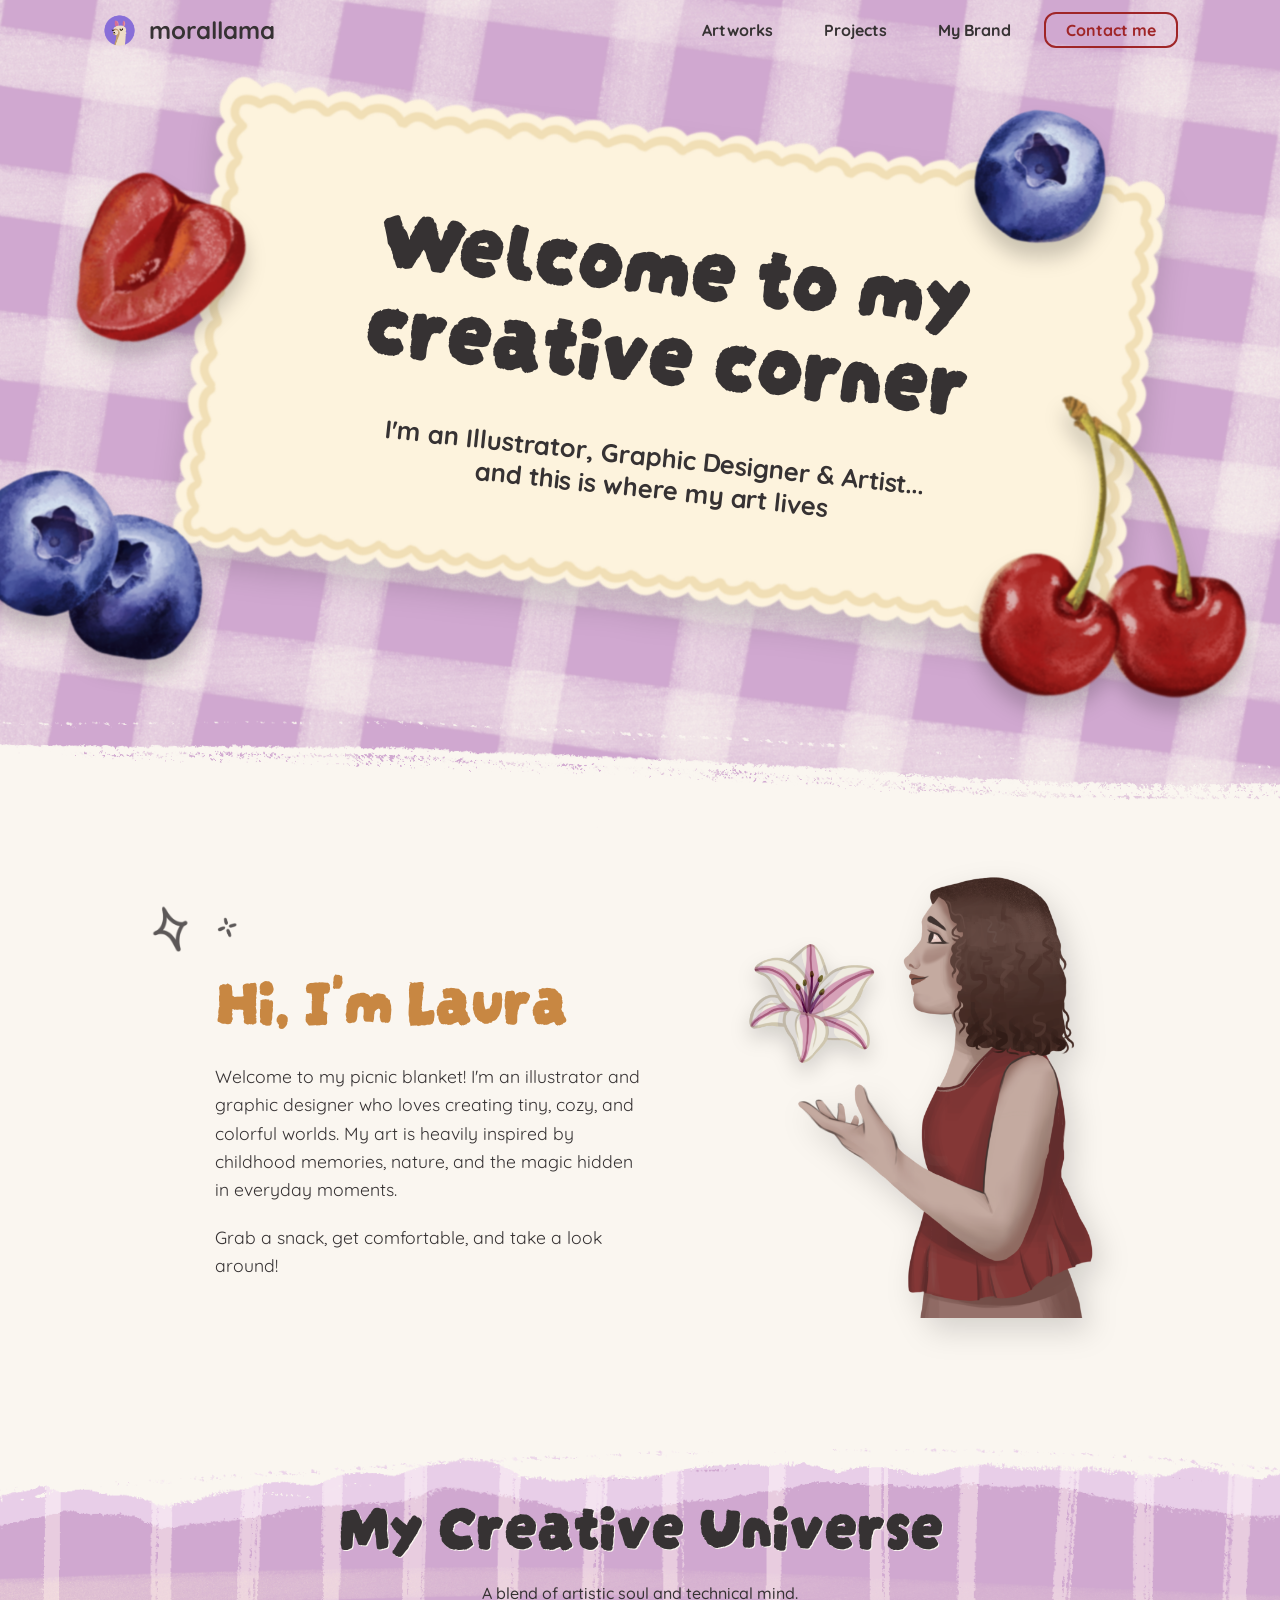
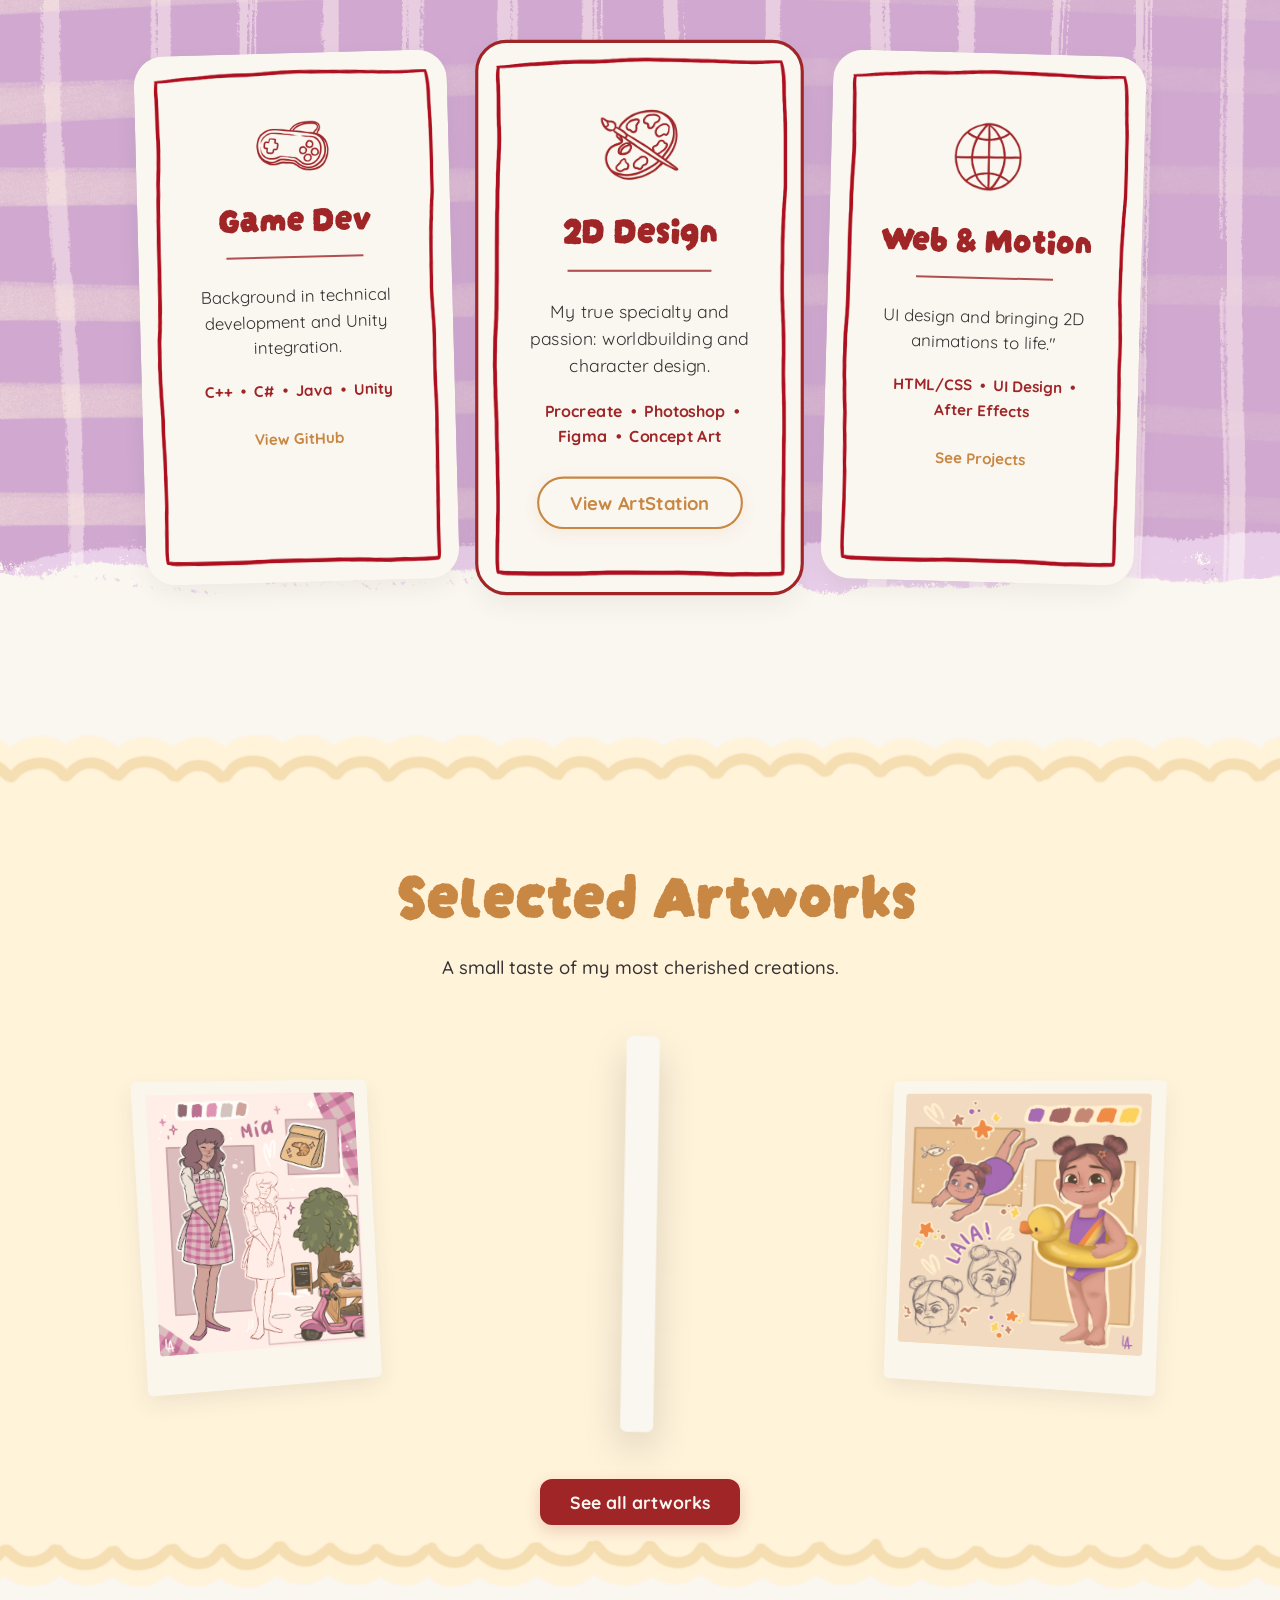
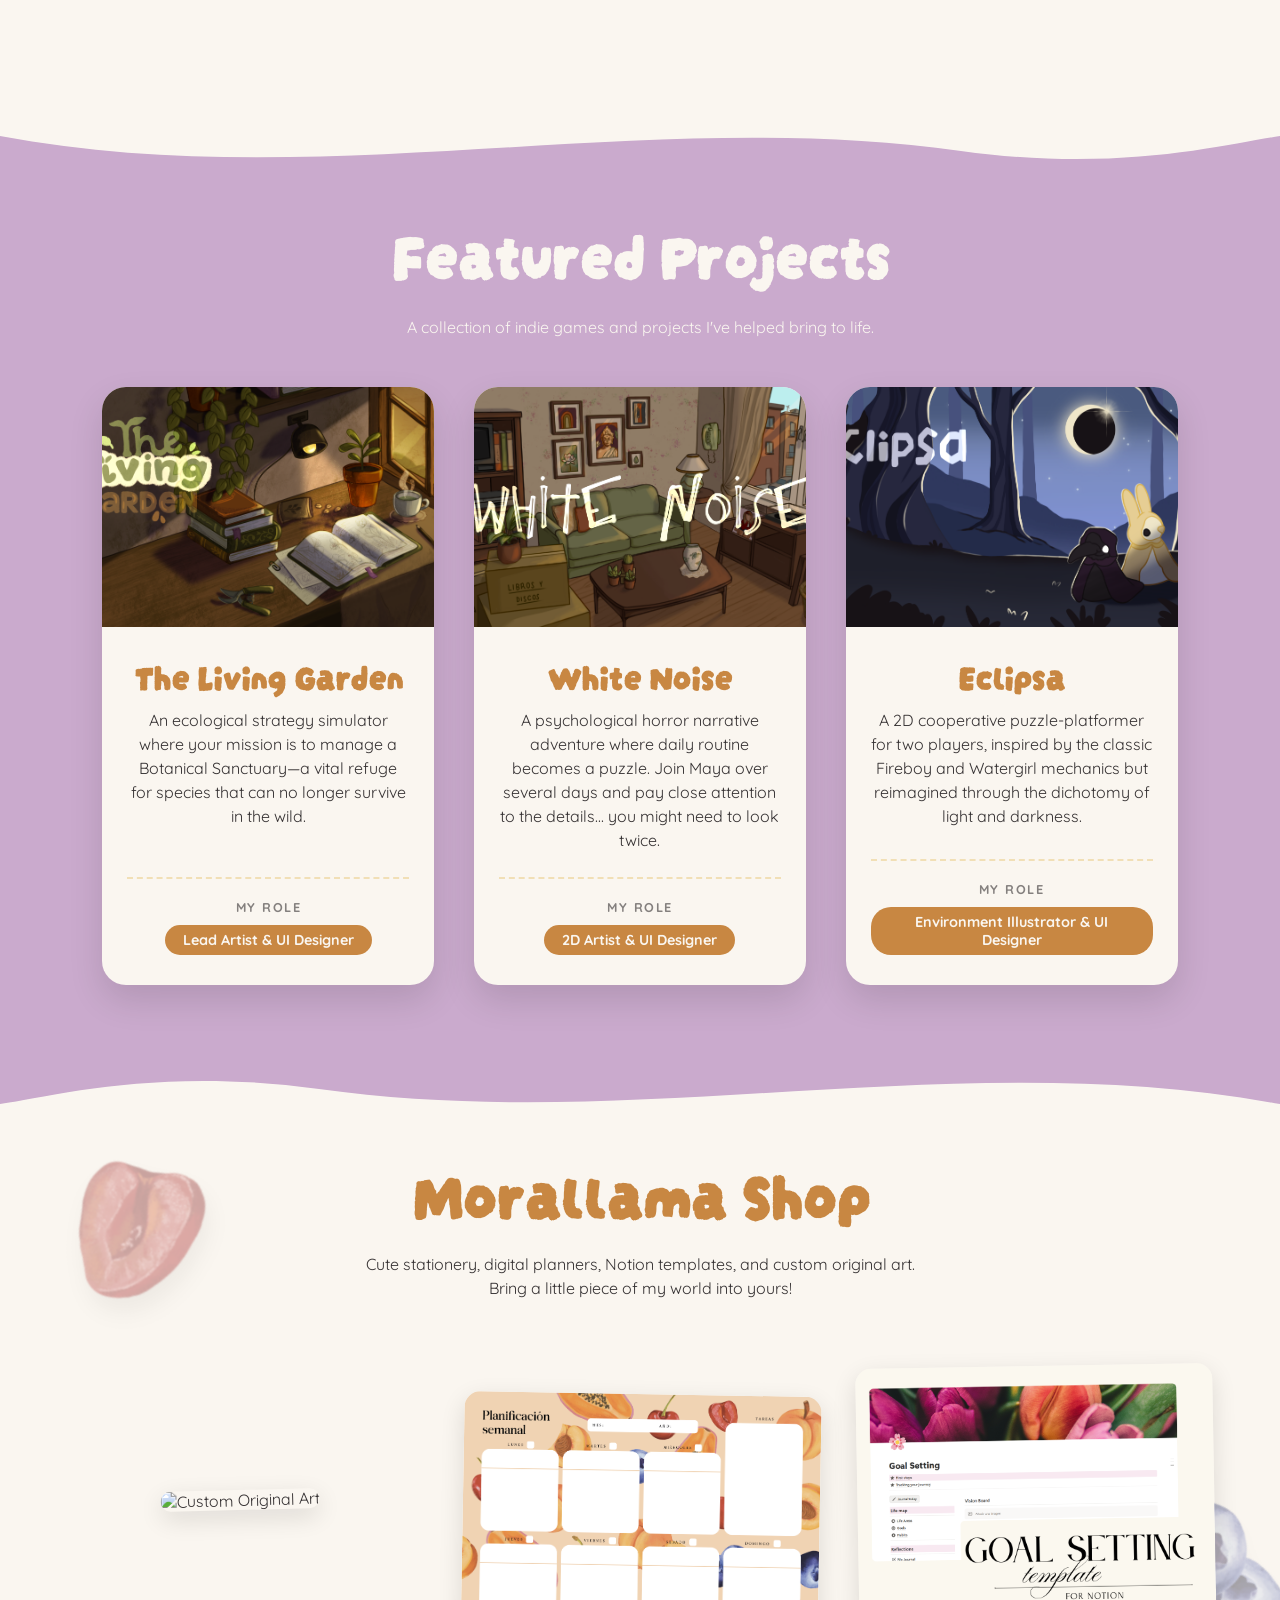
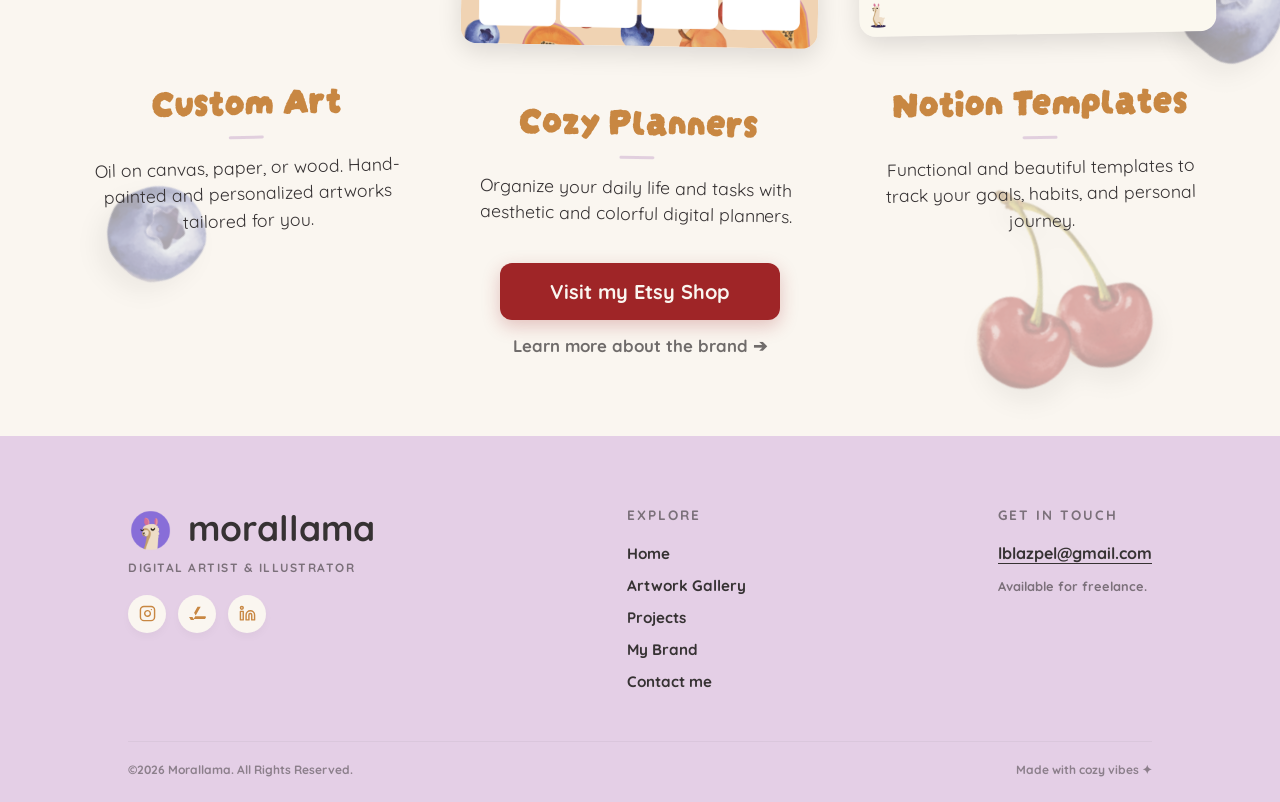
==== commit c4b65231: "Update print statement from 'Hello' to 'Goodbye'" ====
--- a/index.html
+++ b/index.html
@@ -90,7 +90,7 @@
                     <hr class="menu-divider">
                     <p>My true specialty and passion: worldbuilding and character design.</p>
                     <div class="menu-ingredients">
-                        <span>Procreate</span> • <span>Photoshop</span> • <span>Concept Art</span>
+                        <span>Procreate</span> • <span>Photoshop</span> • <span>Figma</span> • <span>Concept Art</span>
                     </div>
                     <a href="https://lalachip.artstation.com" target="_blank" class="btn-editorial">View ArtStation</a>
                 </div>
@@ -506,4 +506,4 @@
     </script>
 </body>
 
-</html>+</html>
--- a/style.css
+++ b/style.css
@@ -1390,23 +1390,37 @@
     .transparent-nav ul li a { margin: 0 !important; font-size: 0.95rem; }
     .transparent-nav ul li a.nav-btn-contact { margin-top: 5px !important; }
 
-    .projects-hero,
-    .projects-hero.artworks-hero { 
-        margin-top: 170px !important;
-        padding-top: 30px !important; 
-        min-height: 150px !important;
+    .projects-hero { 
+        margin-top: 160px !important; /* Lo empuja debajo del menú doble */
+        min-height: 280px !important; /* ¡AQUÍ HACEMOS EL BANNER MÁS ALTO! Ajusta este número si lo quieres aún más grande */
+        padding-top: 0px !important;
+        display: flex !important;
+        align-items: center !important;
     }
+    .projects-hero .banner-text-group { 
+        margin-top: 0 !important; /* Reseteamos para que quede en el centro de la imagen */
+    }
+
     .projects-full-width-bg { 
         top: 0 !important; 
         height: 100% !important; 
         object-fit: cover !important; 
     }
-    .banner-text-group { 
-        margin-top: 0 !important; 
+    
+    .projects-hero.artworks-hero { 
+        margin-top: 160px !important; 
+        min-height: 320px !important; 
+        padding-top: 0 !important;
+        display: flex !important;
+        align-items: center !important;
     }
+    .artworks-hero .banner-text-group { 
+        margin-top: -80px !important; /* ¡AQUÍ ESTÁ! Esto sube el título para que no quede tan centrado/bajo */
+    }
+
     .banner-text-group h2 { 
         font-size: 2.8rem !important; 
-        margin-bottom: 0 !important; 
+        margin-bottom: 15px !important; 
     }
 
     .hero-main-container { 
@@ -1427,7 +1441,15 @@
     .about-container { flex-direction: column; gap: 30px; }
     .about-text, .about-text h2 { text-align: center; }
 
-    .artworks-page-header { padding-top: 150px; }
+    .artworks-page-header { 
+        padding-top: 30px !important; /* Le damos su propio espacio debajo del banner */
+        padding-bottom: 10px !important;
+        position: relative;
+        z-index: 20; /* Aseguramos que esté por encima de todo */
+    }
+    .masonry-gallery {
+        margin-top: -20px !important; /* Anulamos el valor negativo del PC para que las imágenes bajen y dejen leer el texto */
+    }
     .contact-page-container { padding-top: 240px !important; }
 
     .skills-cards-container { flex-direction: column; align-items: center; }
@@ -1435,9 +1457,6 @@
 
     .carousel-arrow { font-size: 2rem; }
     .polaroid-img-wrapper img { height: 200px; }
-
-    .projects-full-width-bg { object-fit: contain !important; top: -20px !important; height: auto !important; }
-    .banner-text-group h2 { font-size: 2.8rem !important; margin-bottom: 15px !important; }
 
     .footer-columns { flex-direction: column; gap: 40px; }
     .footer-bottom { flex-direction: column; gap: 10px; text-align: center; align-items: center; }
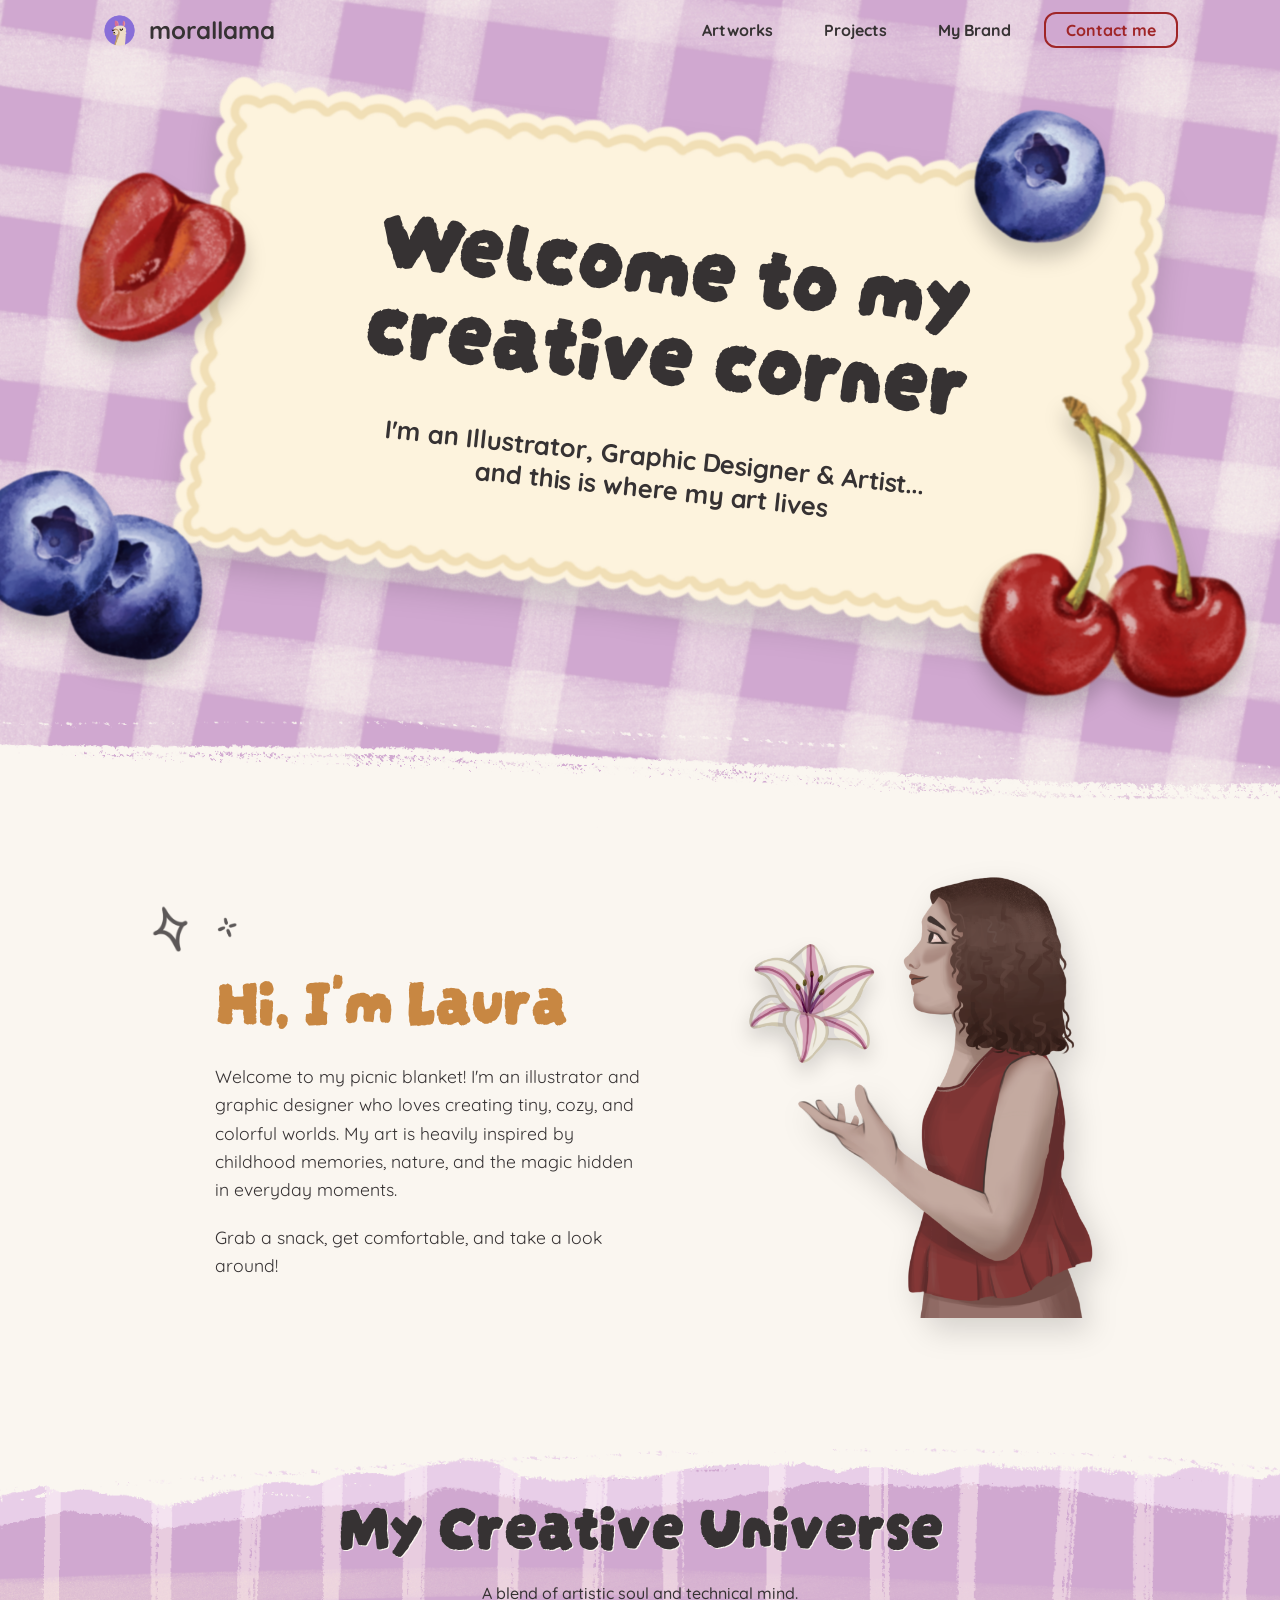
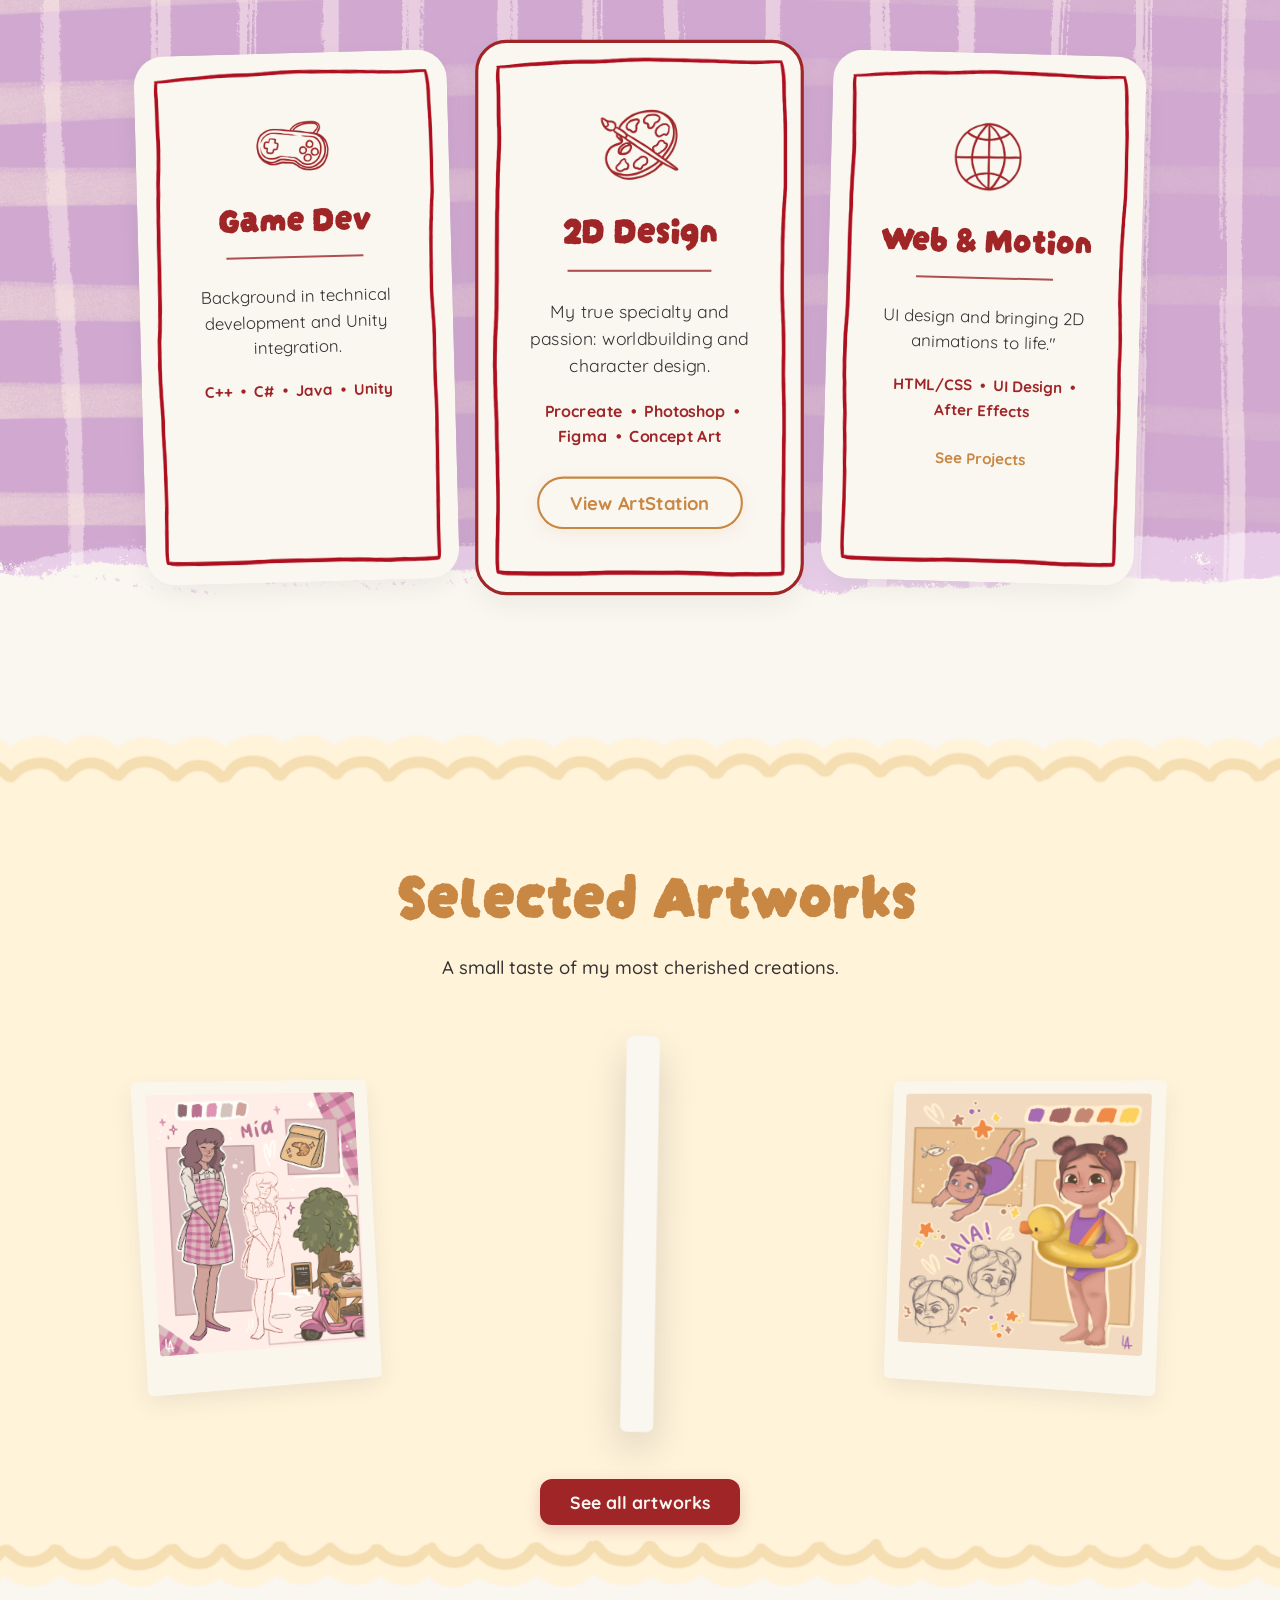
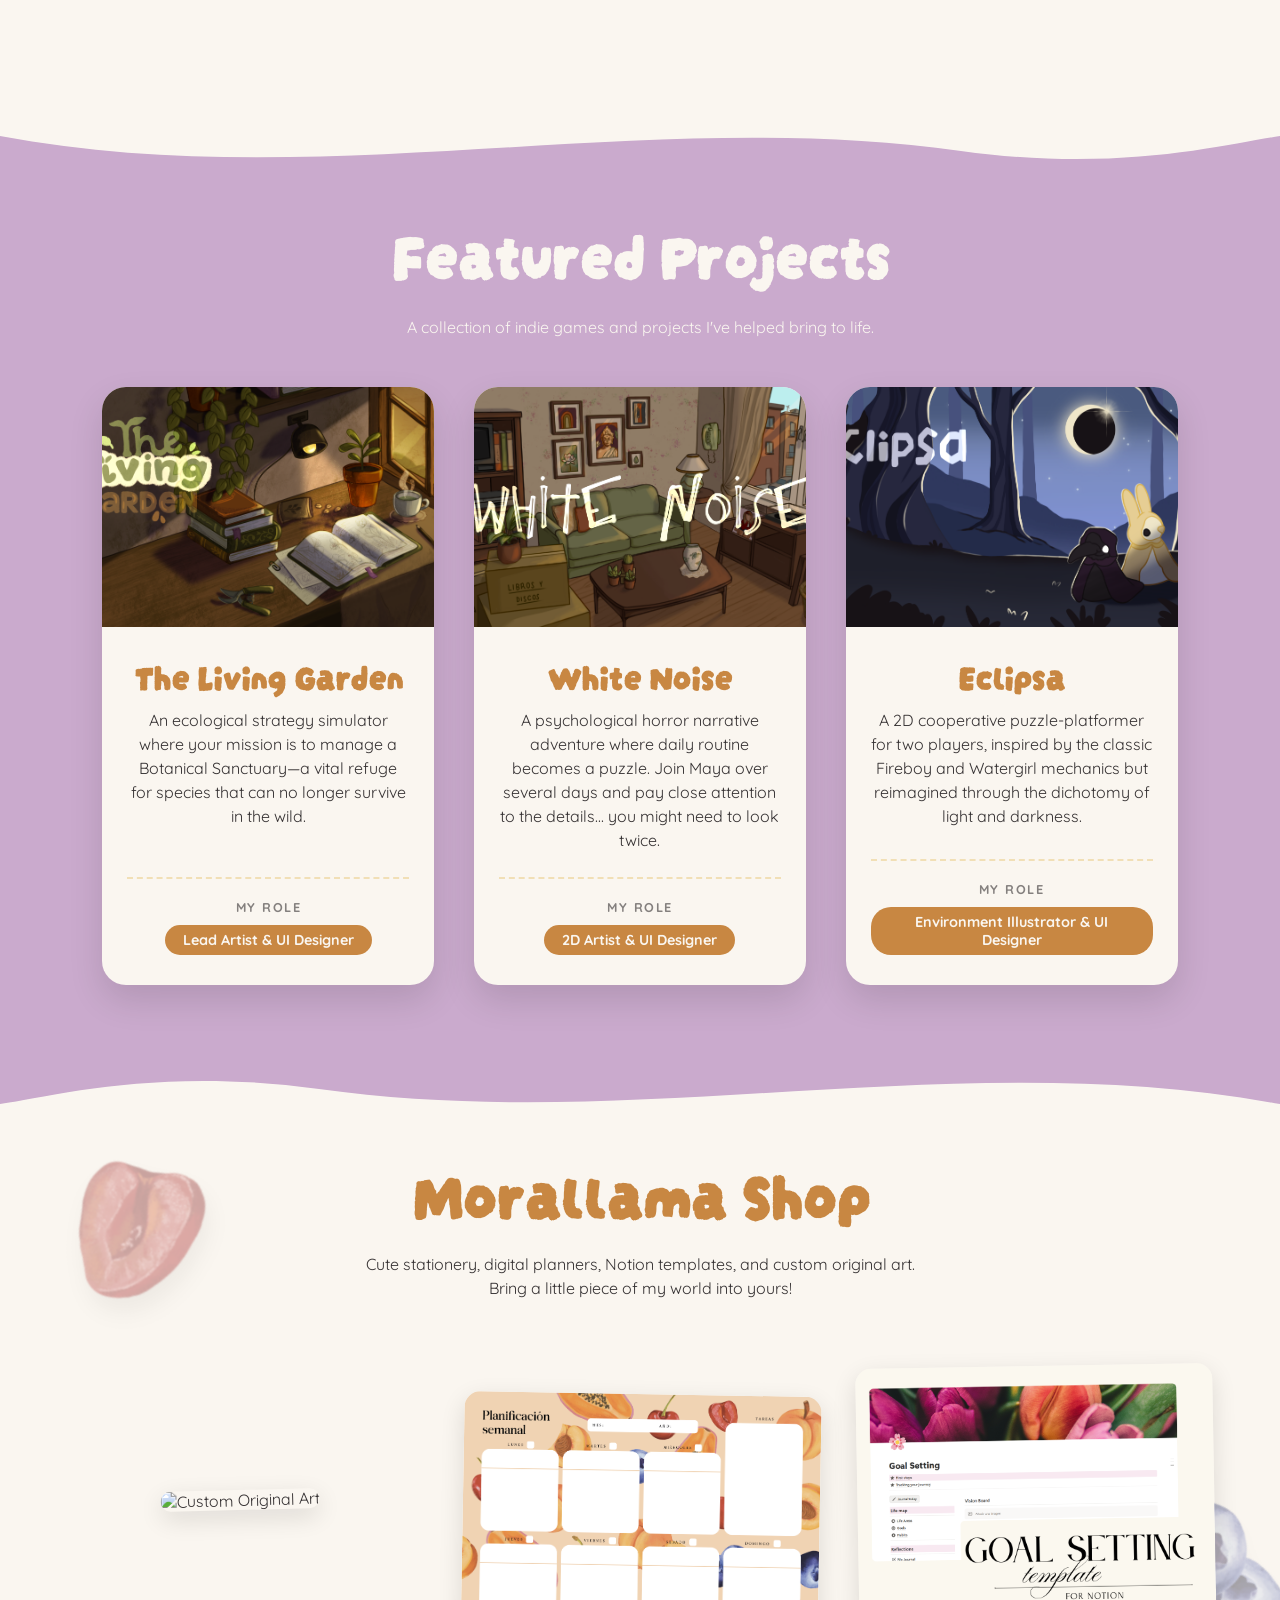
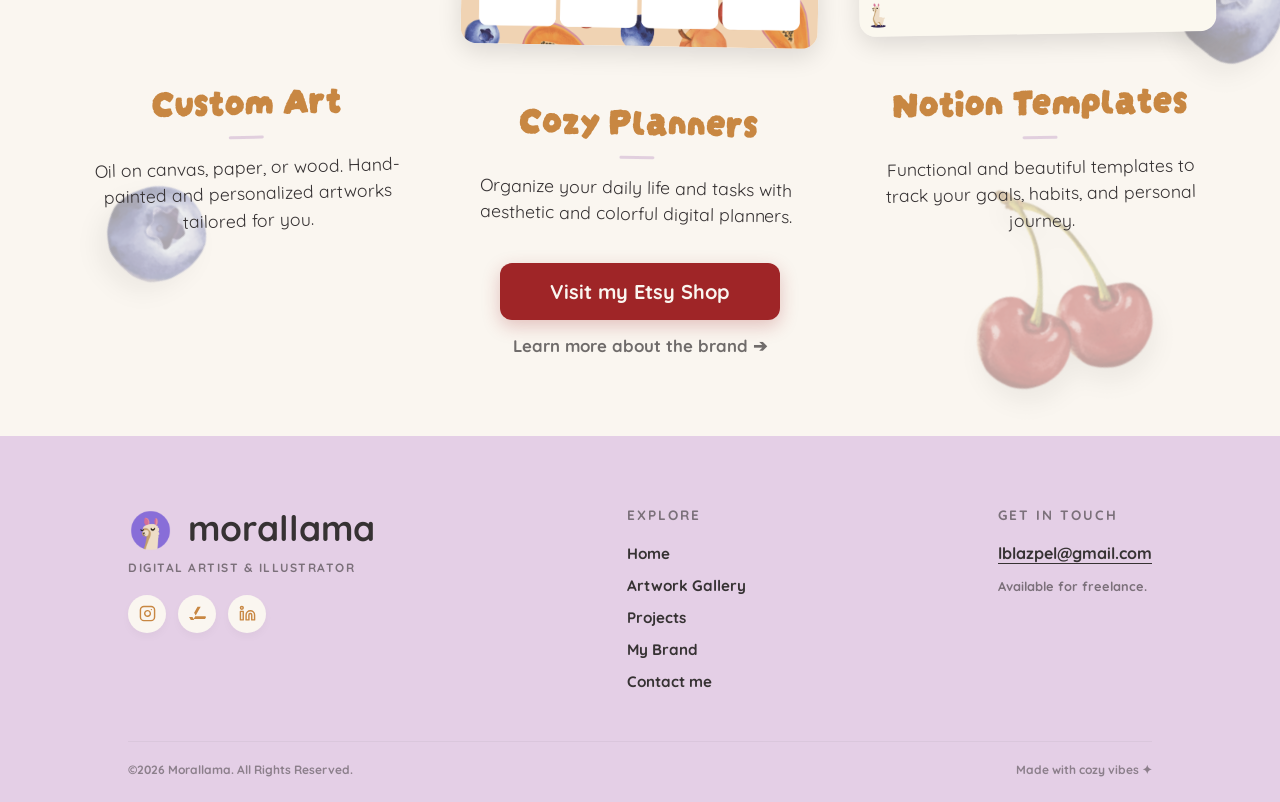
==== commit eecac716: "Update index.html" ====
--- a/index.html
+++ b/index.html
@@ -79,7 +79,6 @@
                     <div class="menu-ingredients">
                         <span>C++</span> • <span>C#</span> • <span>Java</span> • <span>Unity</span>
                     </div>
-                    <a href="https://github.com/lalachip7" target="_blank" class="card-link">View GitHub</a>
                 </div>
             </div>
 
